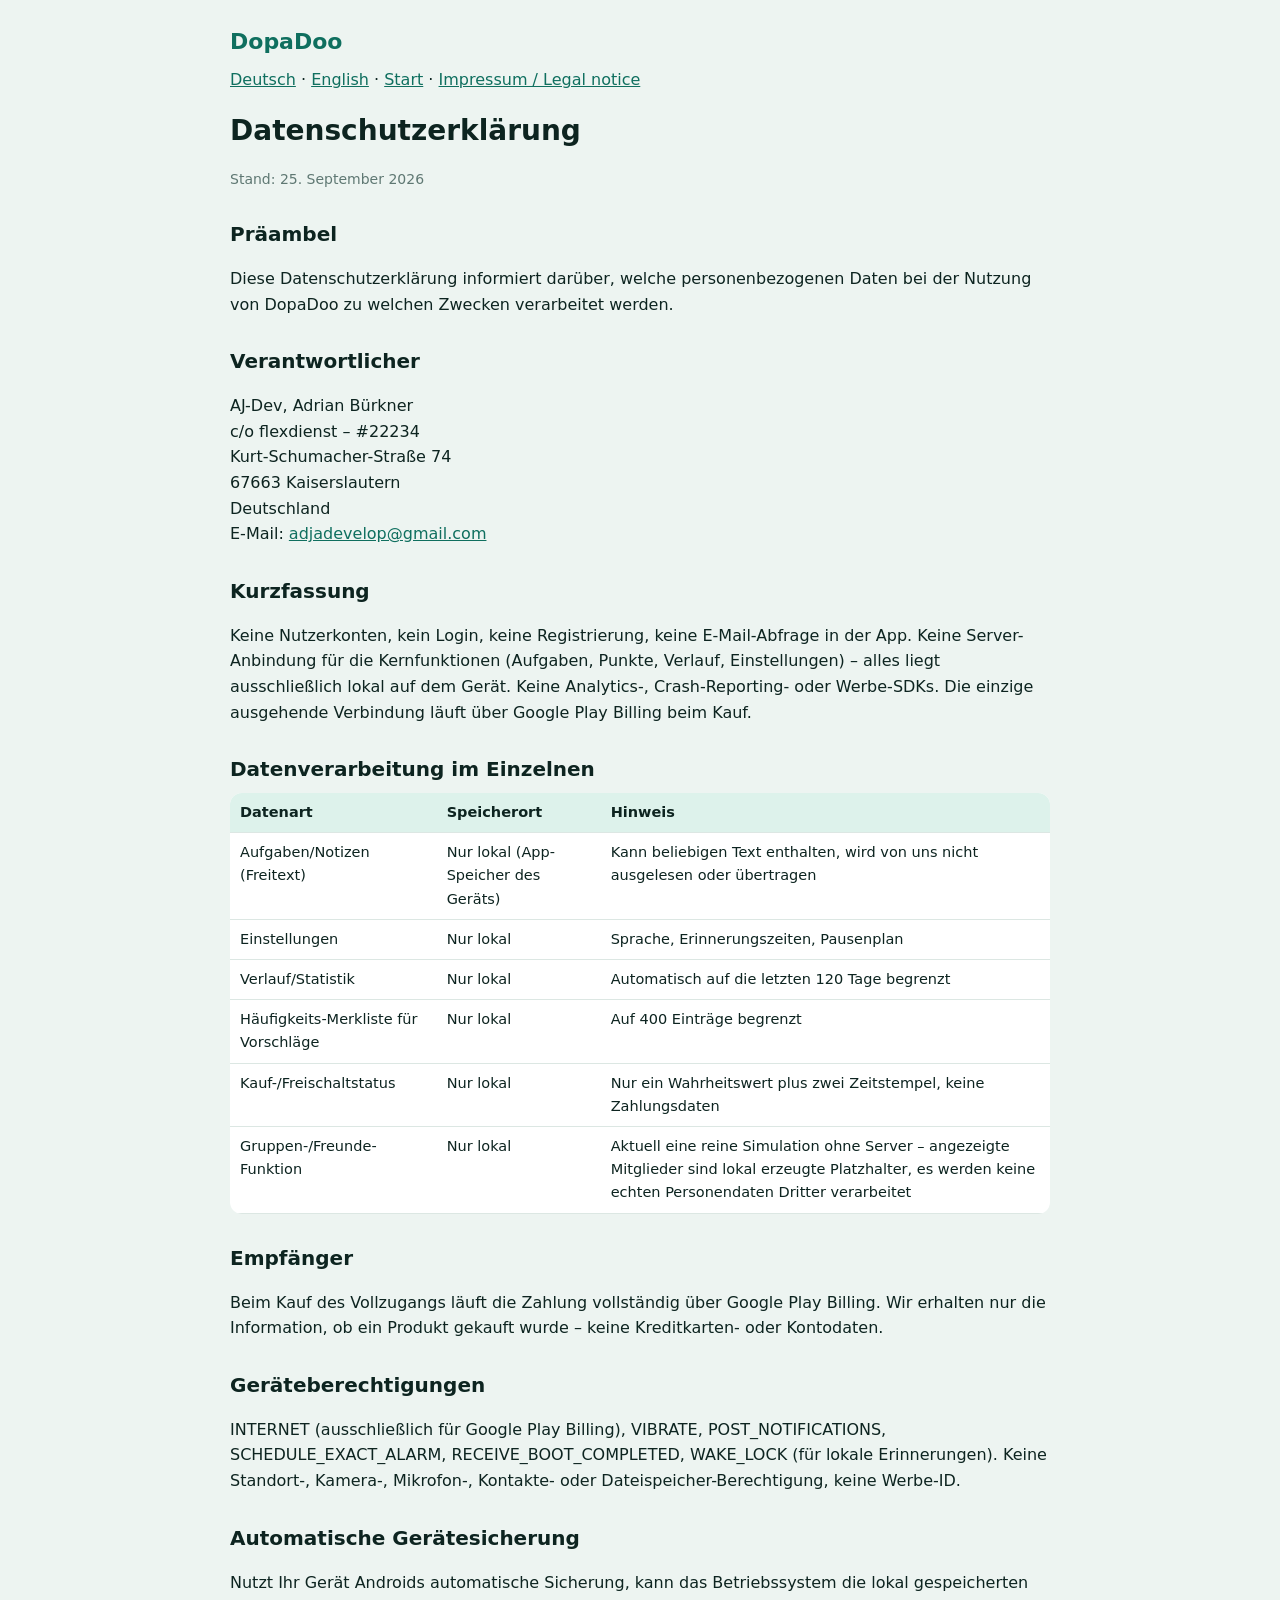
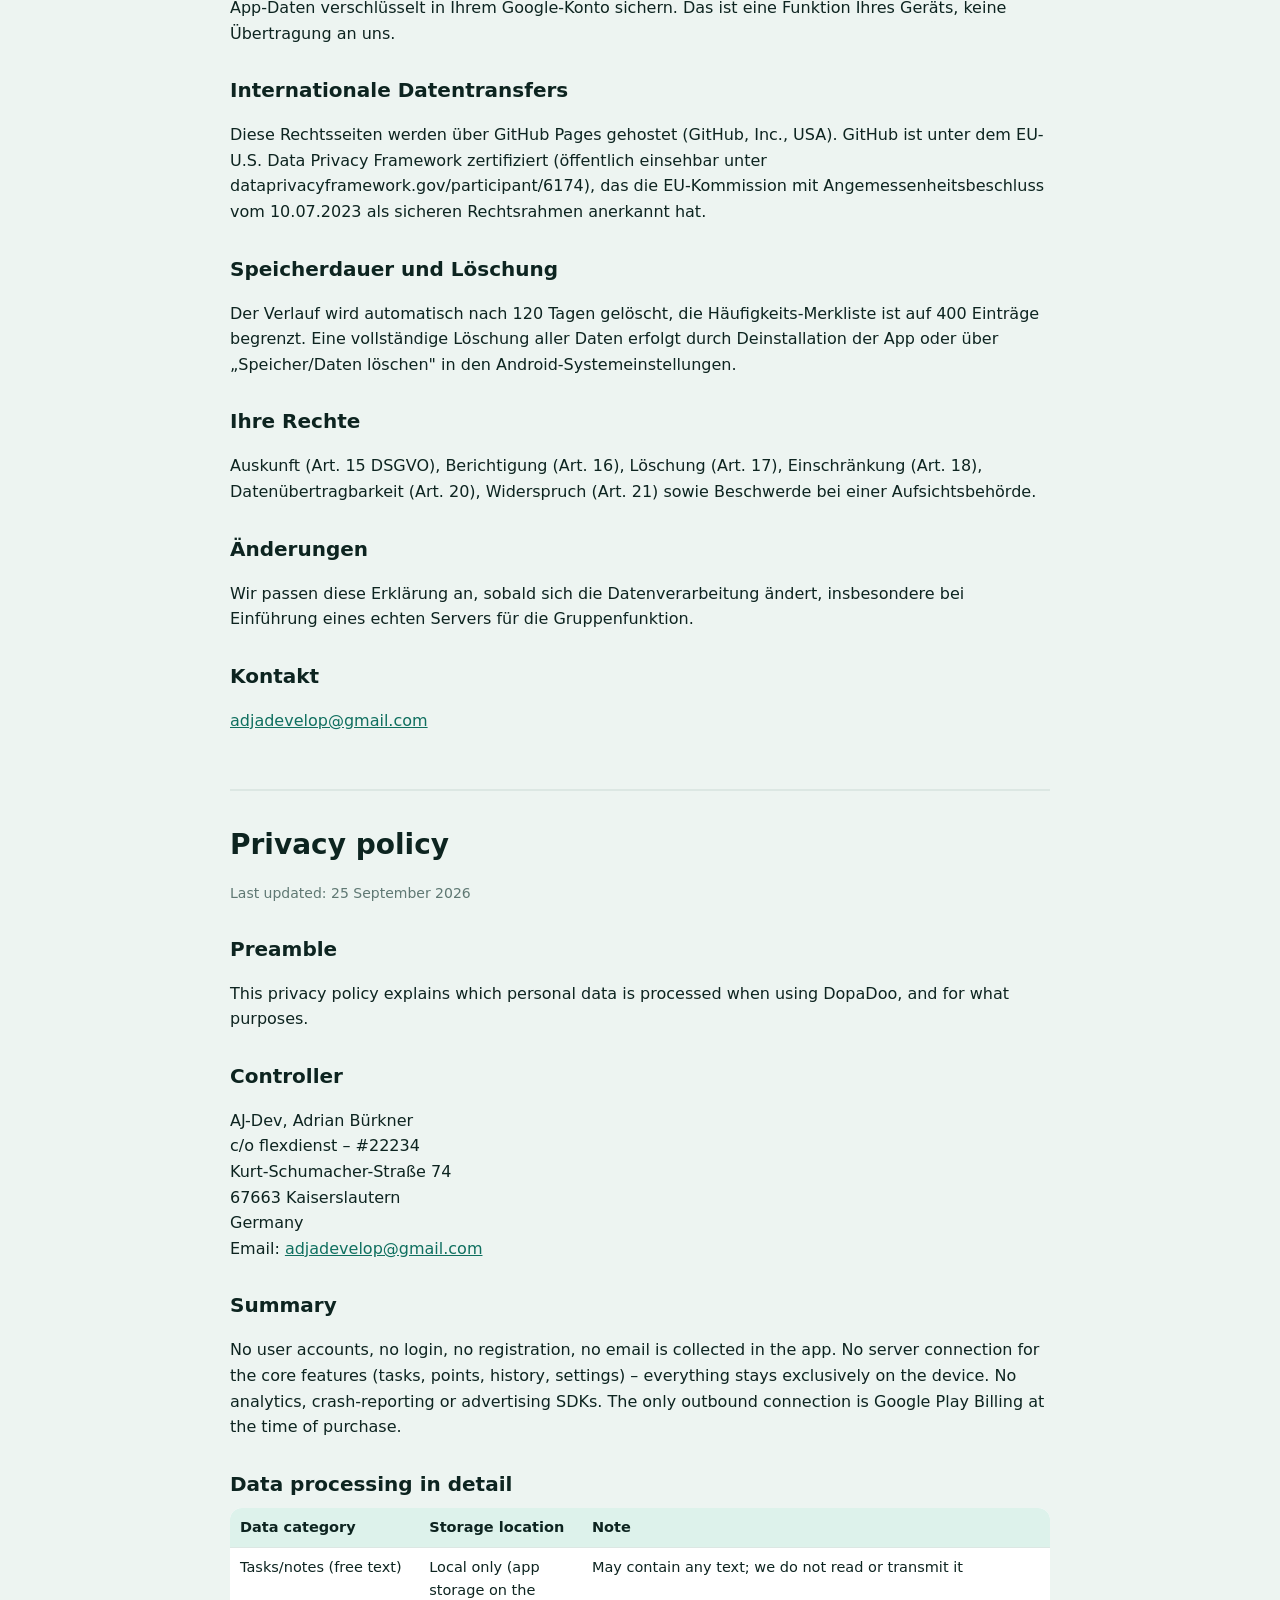
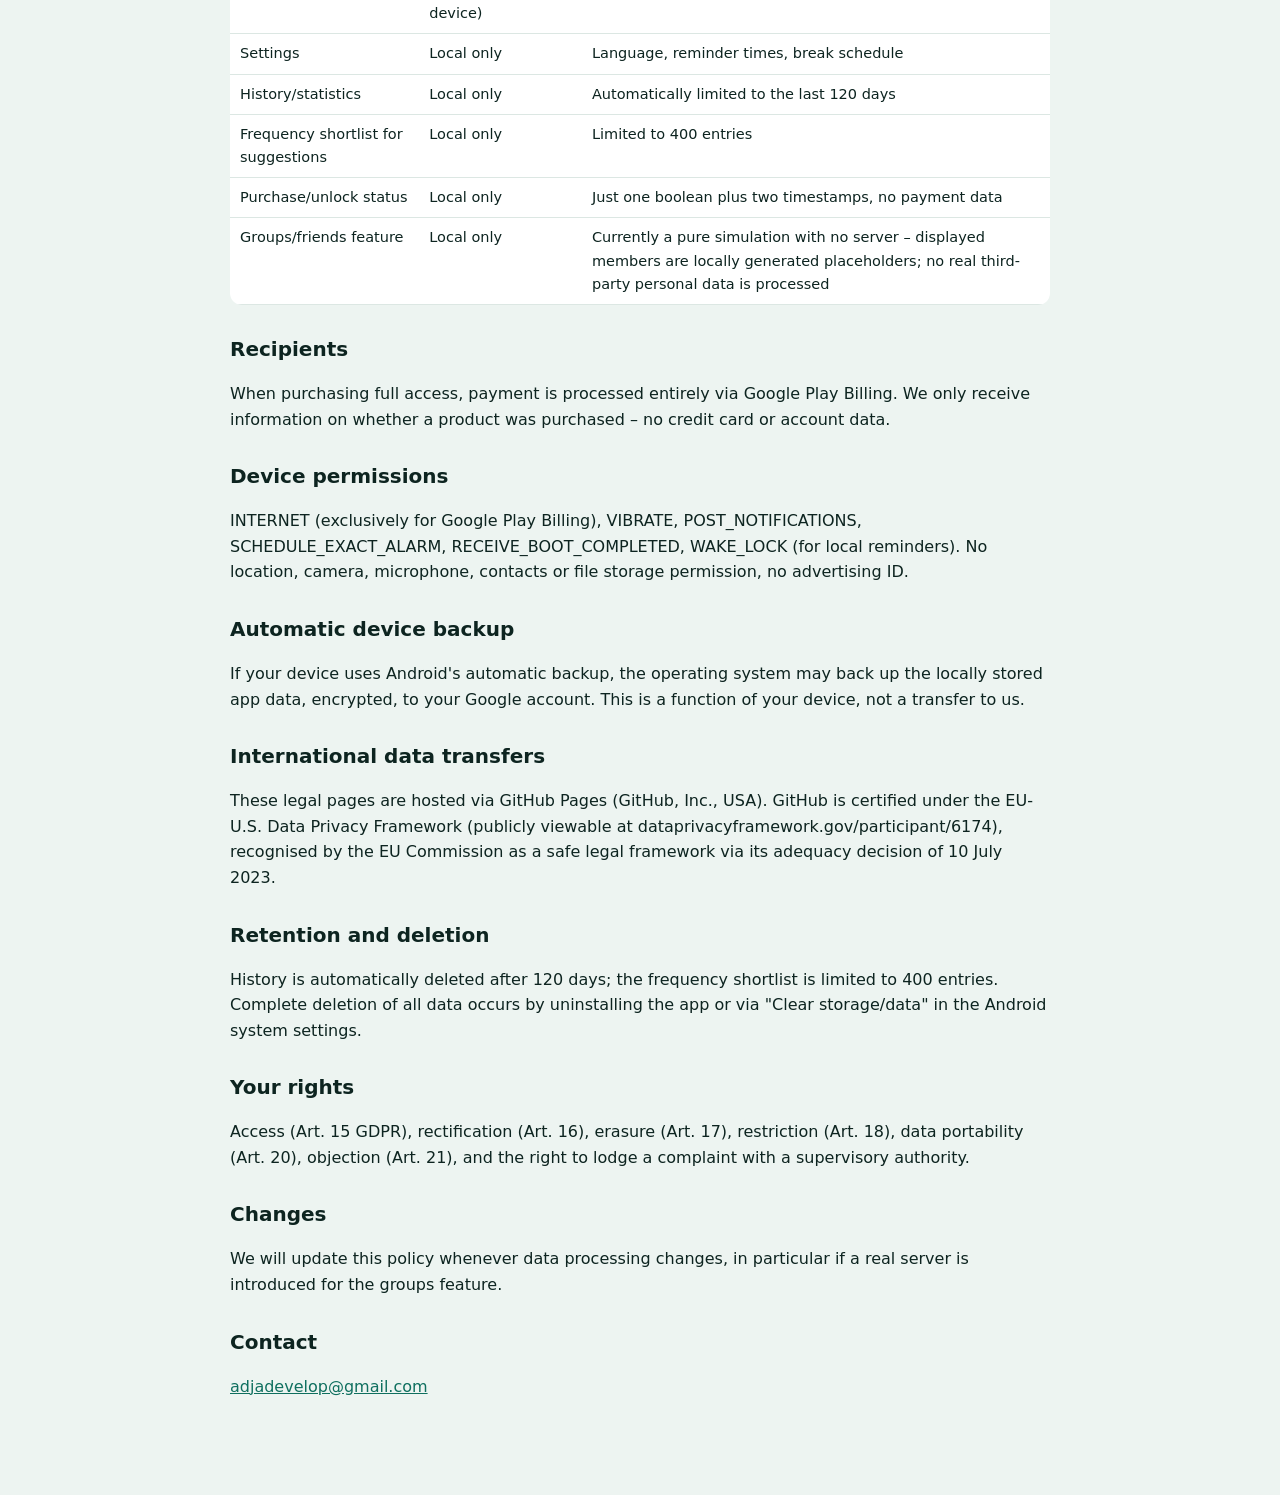
==== datenschutz.html @ b43eb7bc "Rename app to DopaDoo" ====
<!doctype html>
<html lang="de"><head><meta charset="utf-8"><meta name="viewport" content="width=device-width,initial-scale=1">
<title>Datenschutzerklärung / Privacy policy – DopaDoo</title><style>body{font:16px/1.6 system-ui,-apple-system,Segoe UI,Roboto,sans-serif;color:#0d2420;background:#edf4f1;margin:0}
main{max-width:820px;margin:0 auto;padding:24px 20px 80px}
header{display:flex;align-items:center;gap:10px;margin-bottom:8px}
h1{font-size:28px;margin:8px 0 4px}h2{font-size:20px;margin:28px 0 8px}h3{font-size:16px;margin:18px 0 4px}
a{color:#0f6f5f}table{border-collapse:collapse;width:100%;font-size:14.5px;background:#fff;border-radius:12px;overflow:hidden}
td,th{border-bottom:1px solid #dce7e3;padding:8px 10px;text-align:left;vertical-align:top}th{background:#ddf2eb}
.lang{margin:0 0 16px}.muted{color:#5f7873;font-size:14px}
section+section{margin-top:56px;padding-top:24px;border-top:2px solid #dce7e3}
</style></head>
<body><main>
<header><strong style="font-size:22px;color:#0f6f5f">DopaDoo</strong></header>
<p class="lang"><a href="#de">Deutsch</a> · <a href="#en">English</a> · <a href="index.html">Start</a> · <a href="impressum.html">Impressum / Legal notice</a></p>

<section id="de" lang="de">
<h1>Datenschutzerklärung</h1>
<p class="muted">Stand: 25. September 2026</p>

<h2>Präambel</h2>
<p>Diese Datenschutzerklärung informiert darüber, welche personenbezogenen Daten bei der Nutzung von DopaDoo zu welchen Zwecken verarbeitet werden.</p>

<h2>Verantwortlicher</h2>
<p>AJ-Dev, Adrian Bürkner<br>c/o flexdienst – #22234<br>Kurt-Schumacher-Straße 74<br>67663 Kaiserslautern<br>Deutschland<br>E-Mail: <a href="mailto:adjadevelop@gmail.com">adjadevelop@gmail.com</a></p>

<h2>Kurzfassung</h2>
<p>Keine Nutzerkonten, kein Login, keine Registrierung, keine E-Mail-Abfrage in der App. Keine Server-Anbindung für die Kernfunktionen (Aufgaben, Punkte, Verlauf, Einstellungen) – alles liegt ausschließlich lokal auf dem Gerät. Keine Analytics-, Crash-Reporting- oder Werbe-SDKs. Die einzige ausgehende Verbindung läuft über Google Play Billing beim Kauf.</p>

<h2>Datenverarbeitung im Einzelnen</h2>
<table>
<tr><th>Datenart</th><th>Speicherort</th><th>Hinweis</th></tr>
<tr><td>Aufgaben/Notizen (Freitext)</td><td>Nur lokal (App-Speicher des Geräts)</td><td>Kann beliebigen Text enthalten, wird von uns nicht ausgelesen oder übertragen</td></tr>
<tr><td>Einstellungen</td><td>Nur lokal</td><td>Sprache, Erinnerungszeiten, Pausenplan</td></tr>
<tr><td>Verlauf/Statistik</td><td>Nur lokal</td><td>Automatisch auf die letzten 120 Tage begrenzt</td></tr>
<tr><td>Häufigkeits-Merkliste für Vorschläge</td><td>Nur lokal</td><td>Auf 400 Einträge begrenzt</td></tr>
<tr><td>Kauf-/Freischaltstatus</td><td>Nur lokal</td><td>Nur ein Wahrheitswert plus zwei Zeitstempel, keine Zahlungsdaten</td></tr>
<tr><td>Gruppen-/Freunde-Funktion</td><td>Nur lokal</td><td>Aktuell eine reine Simulation ohne Server – angezeigte Mitglieder sind lokal erzeugte Platzhalter, es werden keine echten Personendaten Dritter verarbeitet</td></tr>
</table>

<h2>Empfänger</h2>
<p>Beim Kauf des Vollzugangs läuft die Zahlung vollständig über Google Play Billing. Wir erhalten nur die Information, ob ein Produkt gekauft wurde – keine Kreditkarten- oder Kontodaten.</p>

<h2>Geräteberechtigungen</h2>
<p>INTERNET (ausschließlich für Google Play Billing), VIBRATE, POST_NOTIFICATIONS, SCHEDULE_EXACT_ALARM, RECEIVE_BOOT_COMPLETED, WAKE_LOCK (für lokale Erinnerungen). Keine Standort-, Kamera-, Mikrofon-, Kontakte- oder Dateispeicher-Berechtigung, keine Werbe-ID.</p>

<h2>Automatische Gerätesicherung</h2>
<p>Nutzt Ihr Gerät Androids automatische Sicherung, kann das Betriebssystem die lokal gespeicherten App-Daten verschlüsselt in Ihrem Google-Konto sichern. Das ist eine Funktion Ihres Geräts, keine Übertragung an uns.</p>

<h2>Internationale Datentransfers</h2>
<p>Diese Rechtsseiten werden über GitHub Pages gehostet (GitHub, Inc., USA). GitHub ist unter dem EU-U.S. Data Privacy Framework zertifiziert (öffentlich einsehbar unter dataprivacyframework.gov/participant/6174), das die EU-Kommission mit Angemessenheitsbeschluss vom 10.07.2023 als sicheren Rechtsrahmen anerkannt hat.</p>

<h2>Speicherdauer und Löschung</h2>
<p>Der Verlauf wird automatisch nach 120 Tagen gelöscht, die Häufigkeits-Merkliste ist auf 400 Einträge begrenzt. Eine vollständige Löschung aller Daten erfolgt durch Deinstallation der App oder über „Speicher/Daten löschen" in den Android-Systemeinstellungen.</p>

<h2>Ihre Rechte</h2>
<p>Auskunft (Art. 15 DSGVO), Berichtigung (Art. 16), Löschung (Art. 17), Einschränkung (Art. 18), Datenübertragbarkeit (Art. 20), Widerspruch (Art. 21) sowie Beschwerde bei einer Aufsichtsbehörde.</p>

<h2>Änderungen</h2>
<p>Wir passen diese Erklärung an, sobald sich die Datenverarbeitung ändert, insbesondere bei Einführung eines echten Servers für die Gruppenfunktion.</p>

<h2>Kontakt</h2>
<p><a href="mailto:adjadevelop@gmail.com">adjadevelop@gmail.com</a></p>
</section>

<section id="en" lang="en">
<h1>Privacy policy</h1>
<p class="muted">Last updated: 25 September 2026</p>

<h2>Preamble</h2>
<p>This privacy policy explains which personal data is processed when using DopaDoo, and for what purposes.</p>

<h2>Controller</h2>
<p>AJ-Dev, Adrian Bürkner<br>c/o flexdienst – #22234<br>Kurt-Schumacher-Straße 74<br>67663 Kaiserslautern<br>Germany<br>Email: <a href="mailto:adjadevelop@gmail.com">adjadevelop@gmail.com</a></p>

<h2>Summary</h2>
<p>No user accounts, no login, no registration, no email is collected in the app. No server connection for the core features (tasks, points, history, settings) – everything stays exclusively on the device. No analytics, crash-reporting or advertising SDKs. The only outbound connection is Google Play Billing at the time of purchase.</p>

<h2>Data processing in detail</h2>
<table>
<tr><th>Data category</th><th>Storage location</th><th>Note</th></tr>
<tr><td>Tasks/notes (free text)</td><td>Local only (app storage on the device)</td><td>May contain any text; we do not read or transmit it</td></tr>
<tr><td>Settings</td><td>Local only</td><td>Language, reminder times, break schedule</td></tr>
<tr><td>History/statistics</td><td>Local only</td><td>Automatically limited to the last 120 days</td></tr>
<tr><td>Frequency shortlist for suggestions</td><td>Local only</td><td>Limited to 400 entries</td></tr>
<tr><td>Purchase/unlock status</td><td>Local only</td><td>Just one boolean plus two timestamps, no payment data</td></tr>
<tr><td>Groups/friends feature</td><td>Local only</td><td>Currently a pure simulation with no server – displayed members are locally generated placeholders; no real third-party personal data is processed</td></tr>
</table>

<h2>Recipients</h2>
<p>When purchasing full access, payment is processed entirely via Google Play Billing. We only receive information on whether a product was purchased – no credit card or account data.</p>

<h2>Device permissions</h2>
<p>INTERNET (exclusively for Google Play Billing), VIBRATE, POST_NOTIFICATIONS, SCHEDULE_EXACT_ALARM, RECEIVE_BOOT_COMPLETED, WAKE_LOCK (for local reminders). No location, camera, microphone, contacts or file storage permission, no advertising ID.</p>

<h2>Automatic device backup</h2>
<p>If your device uses Android's automatic backup, the operating system may back up the locally stored app data, encrypted, to your Google account. This is a function of your device, not a transfer to us.</p>

<h2>International data transfers</h2>
<p>These legal pages are hosted via GitHub Pages (GitHub, Inc., USA). GitHub is certified under the EU-U.S. Data Privacy Framework (publicly viewable at dataprivacyframework.gov/participant/6174), recognised by the EU Commission as a safe legal framework via its adequacy decision of 10 July 2023.</p>

<h2>Retention and deletion</h2>
<p>History is automatically deleted after 120 days; the frequency shortlist is limited to 400 entries. Complete deletion of all data occurs by uninstalling the app or via "Clear storage/data" in the Android system settings.</p>

<h2>Your rights</h2>
<p>Access (Art. 15 GDPR), rectification (Art. 16), erasure (Art. 17), restriction (Art. 18), data portability (Art. 20), objection (Art. 21), and the right to lodge a complaint with a supervisory authority.</p>

<h2>Changes</h2>
<p>We will update this policy whenever data processing changes, in particular if a real server is introduced for the groups feature.</p>

<h2>Contact</h2>
<p><a href="mailto:adjadevelop@gmail.com">adjadevelop@gmail.com</a></p>
</section>
</main></body></html>
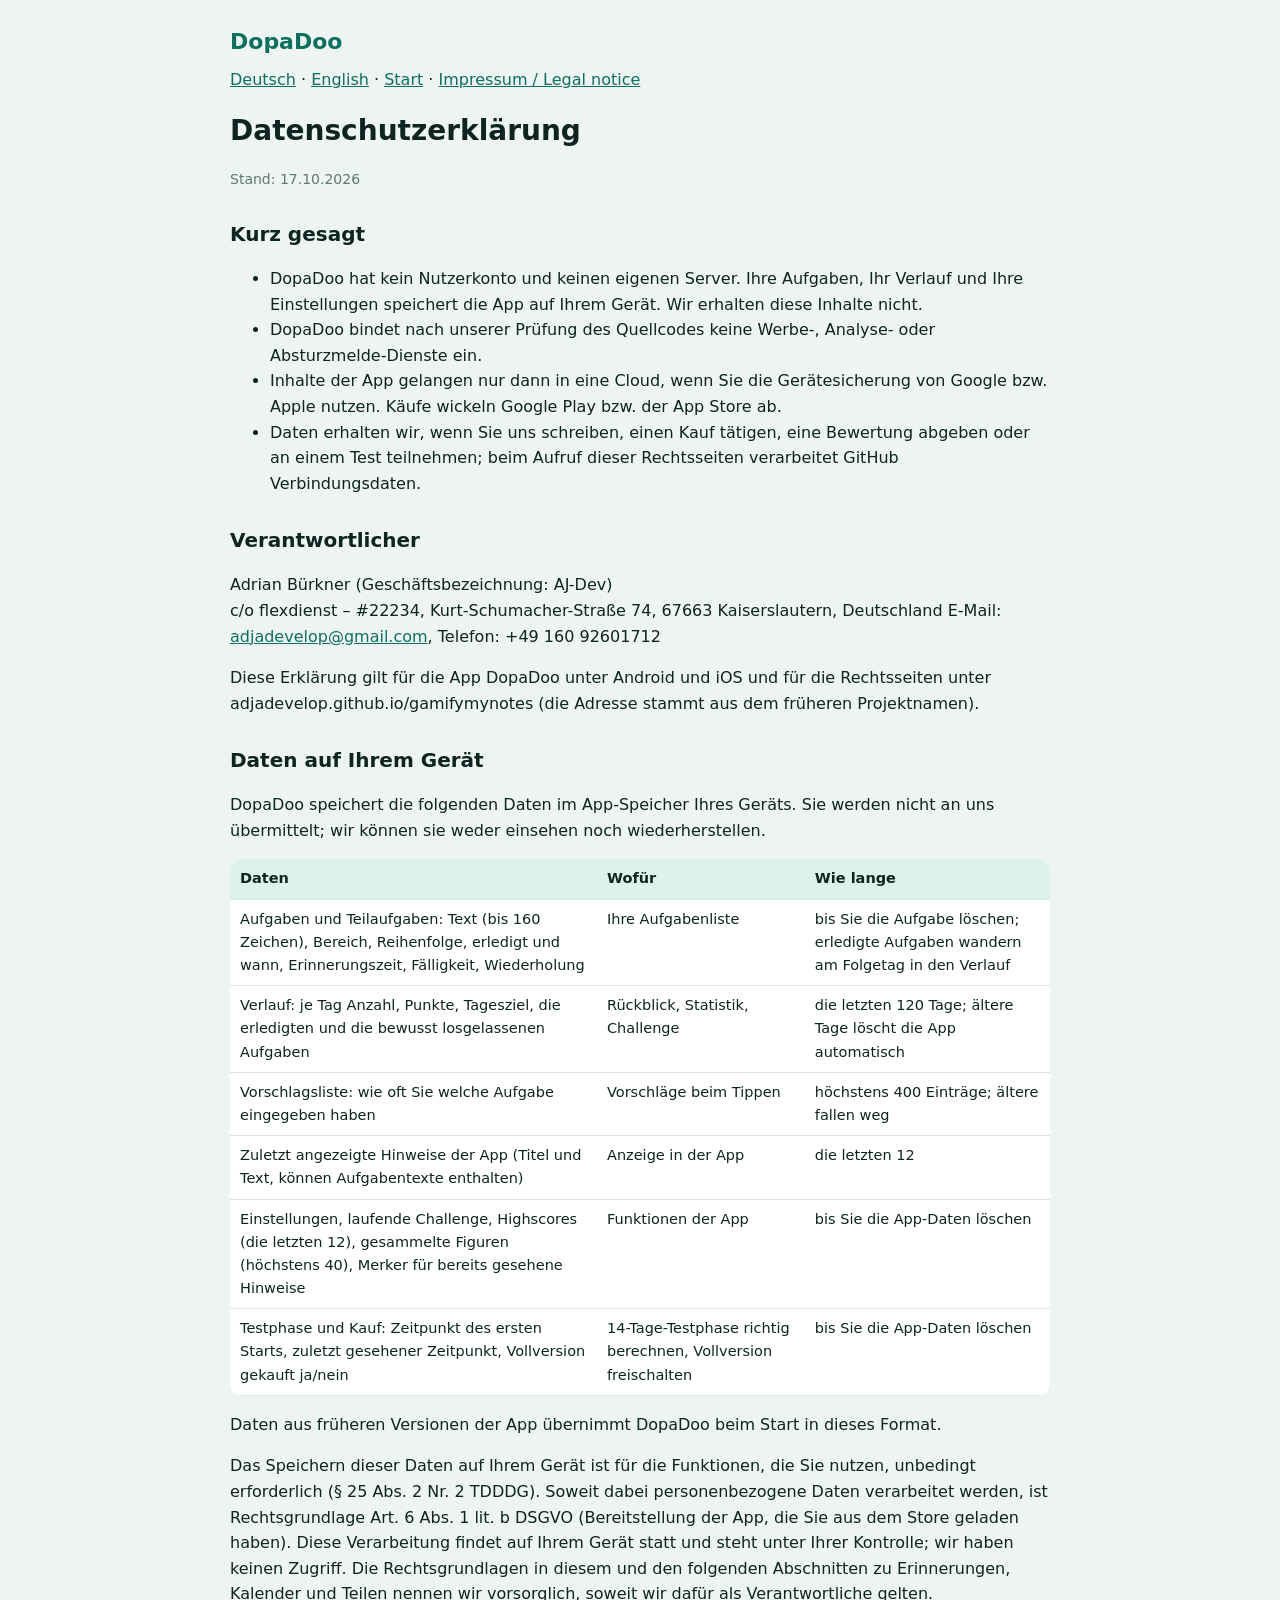
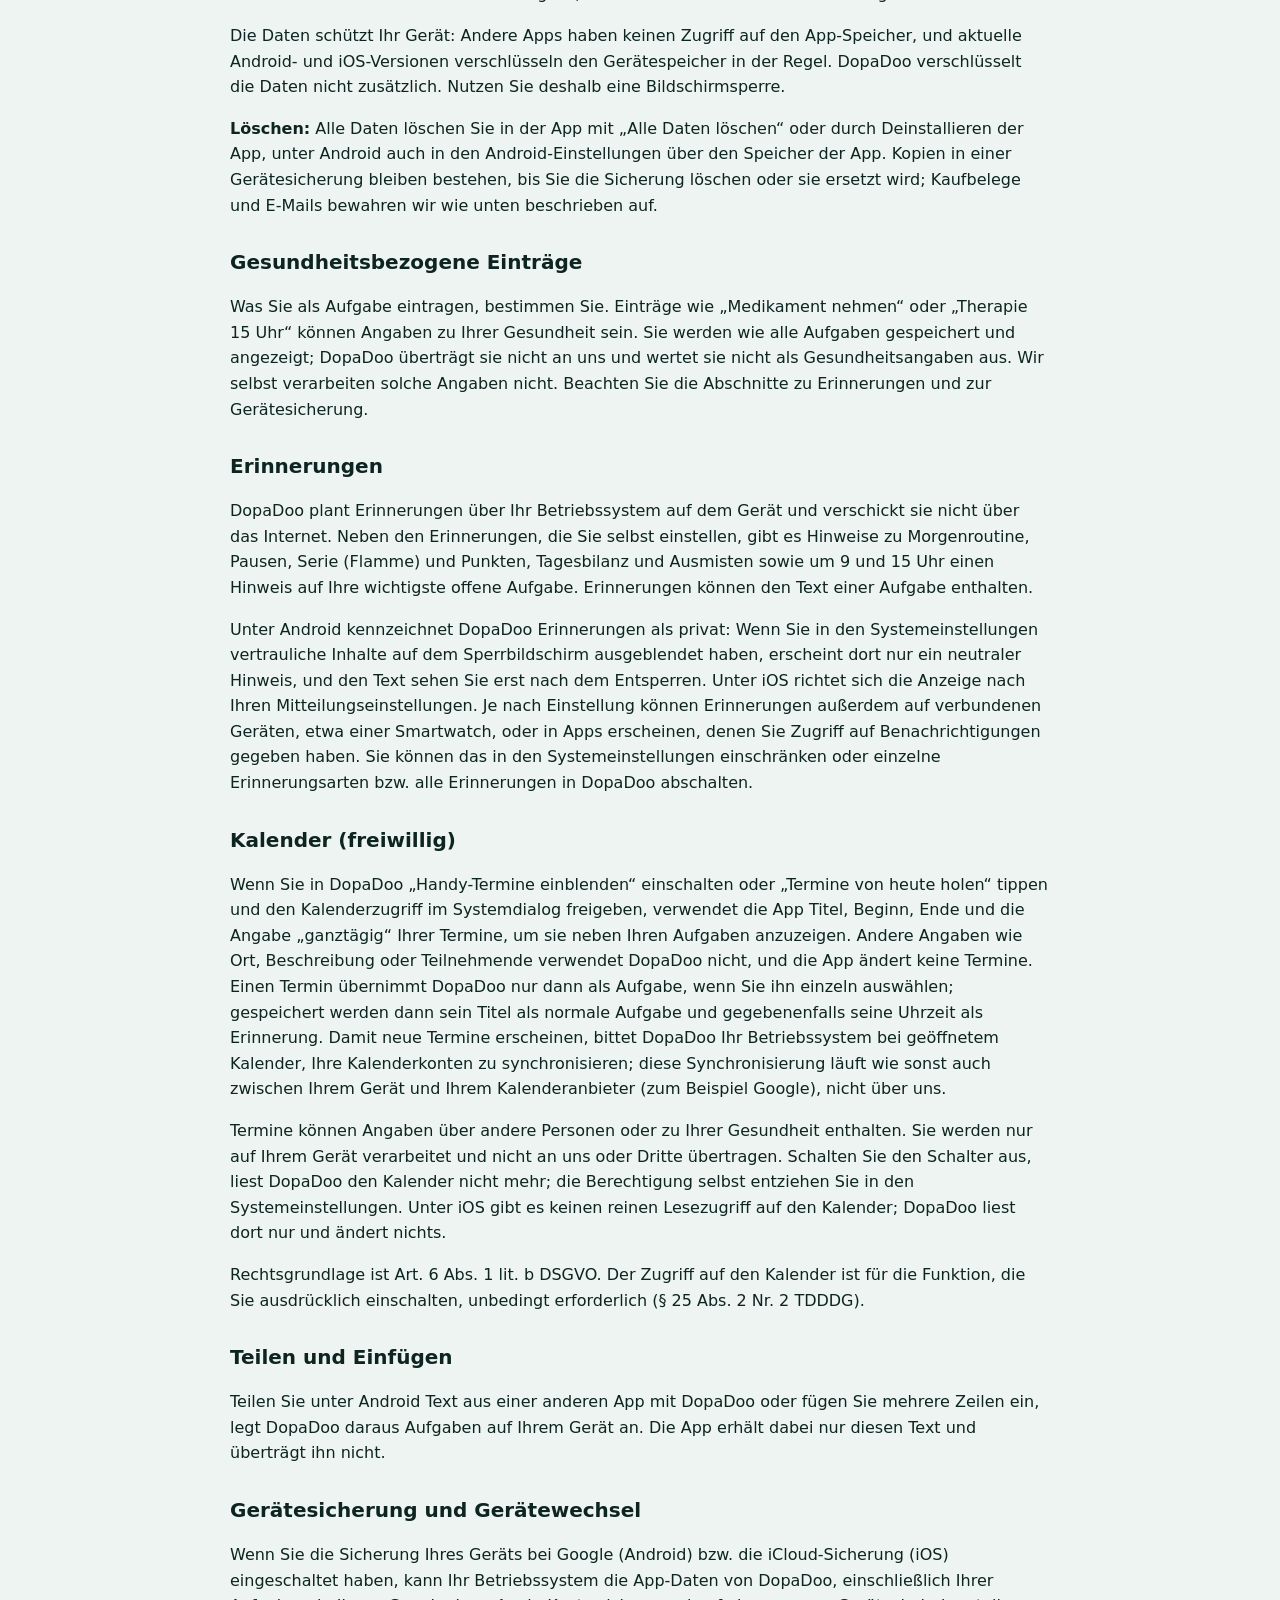
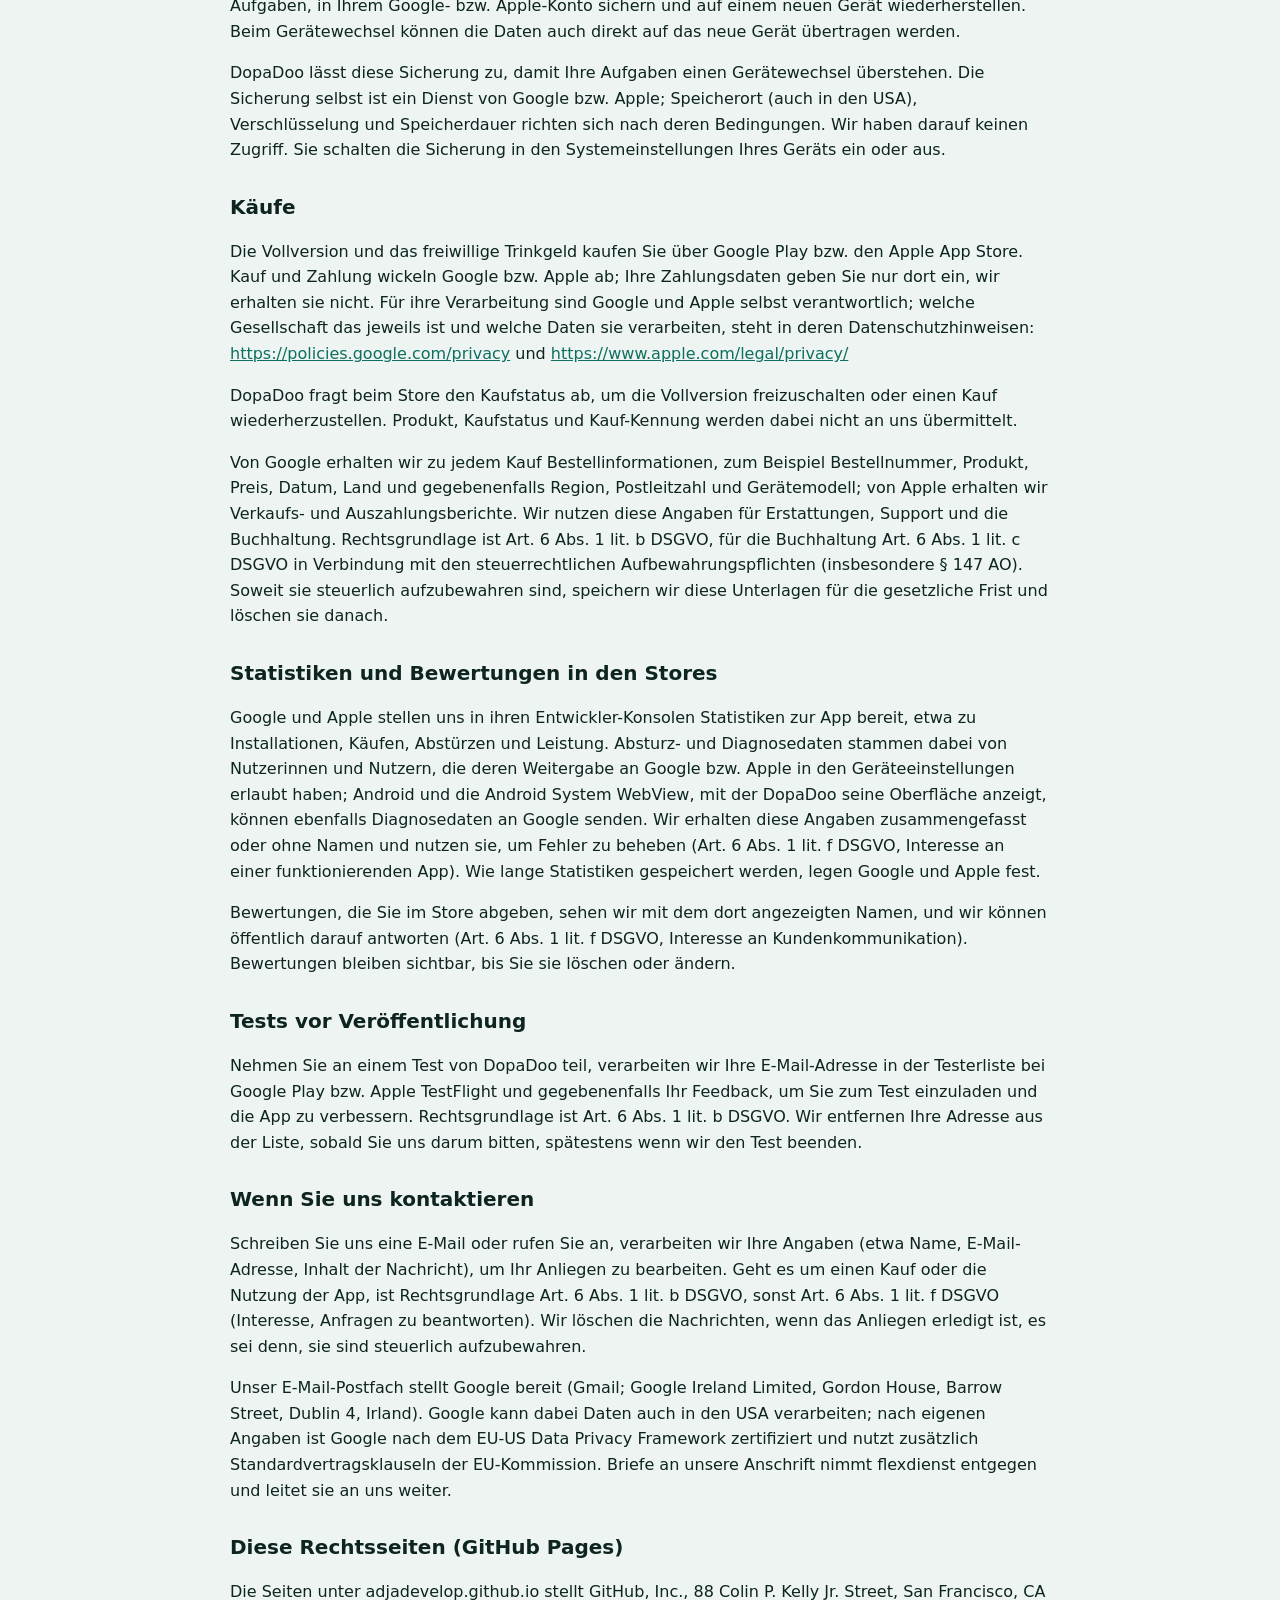
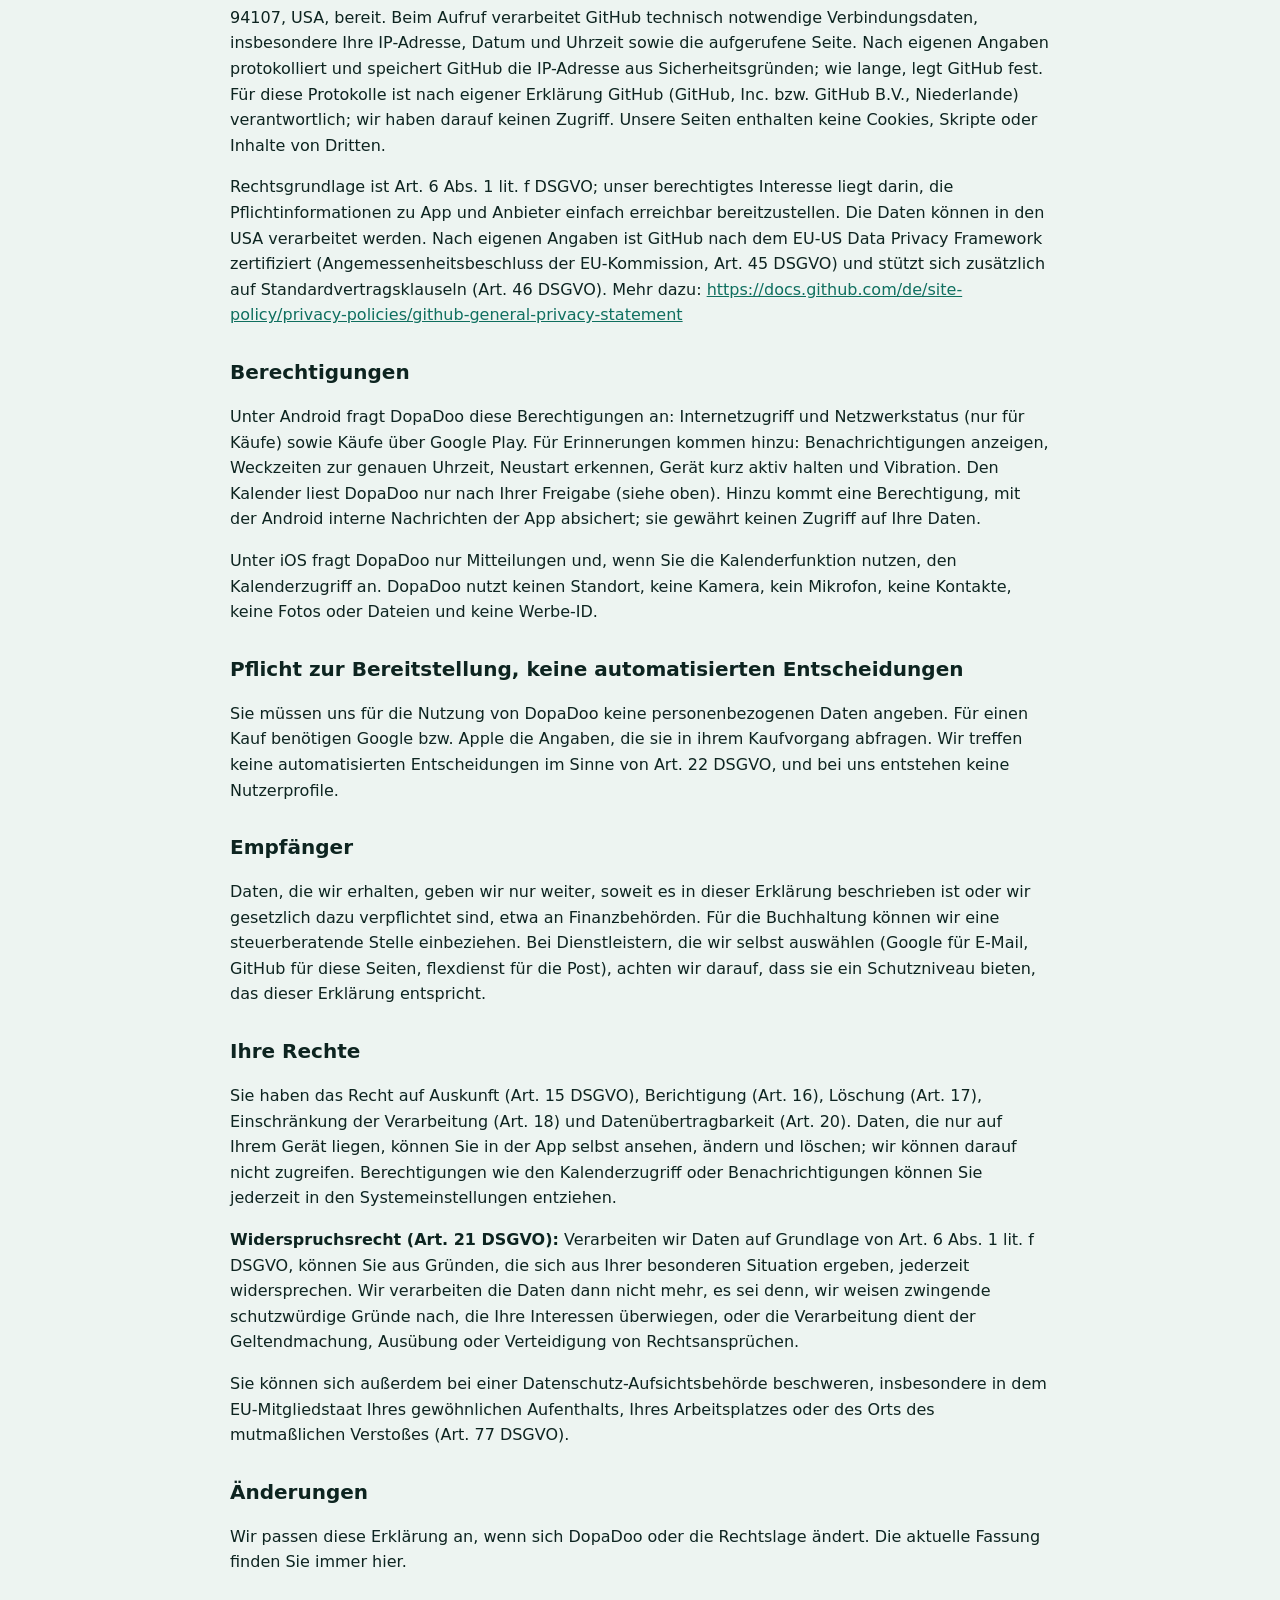
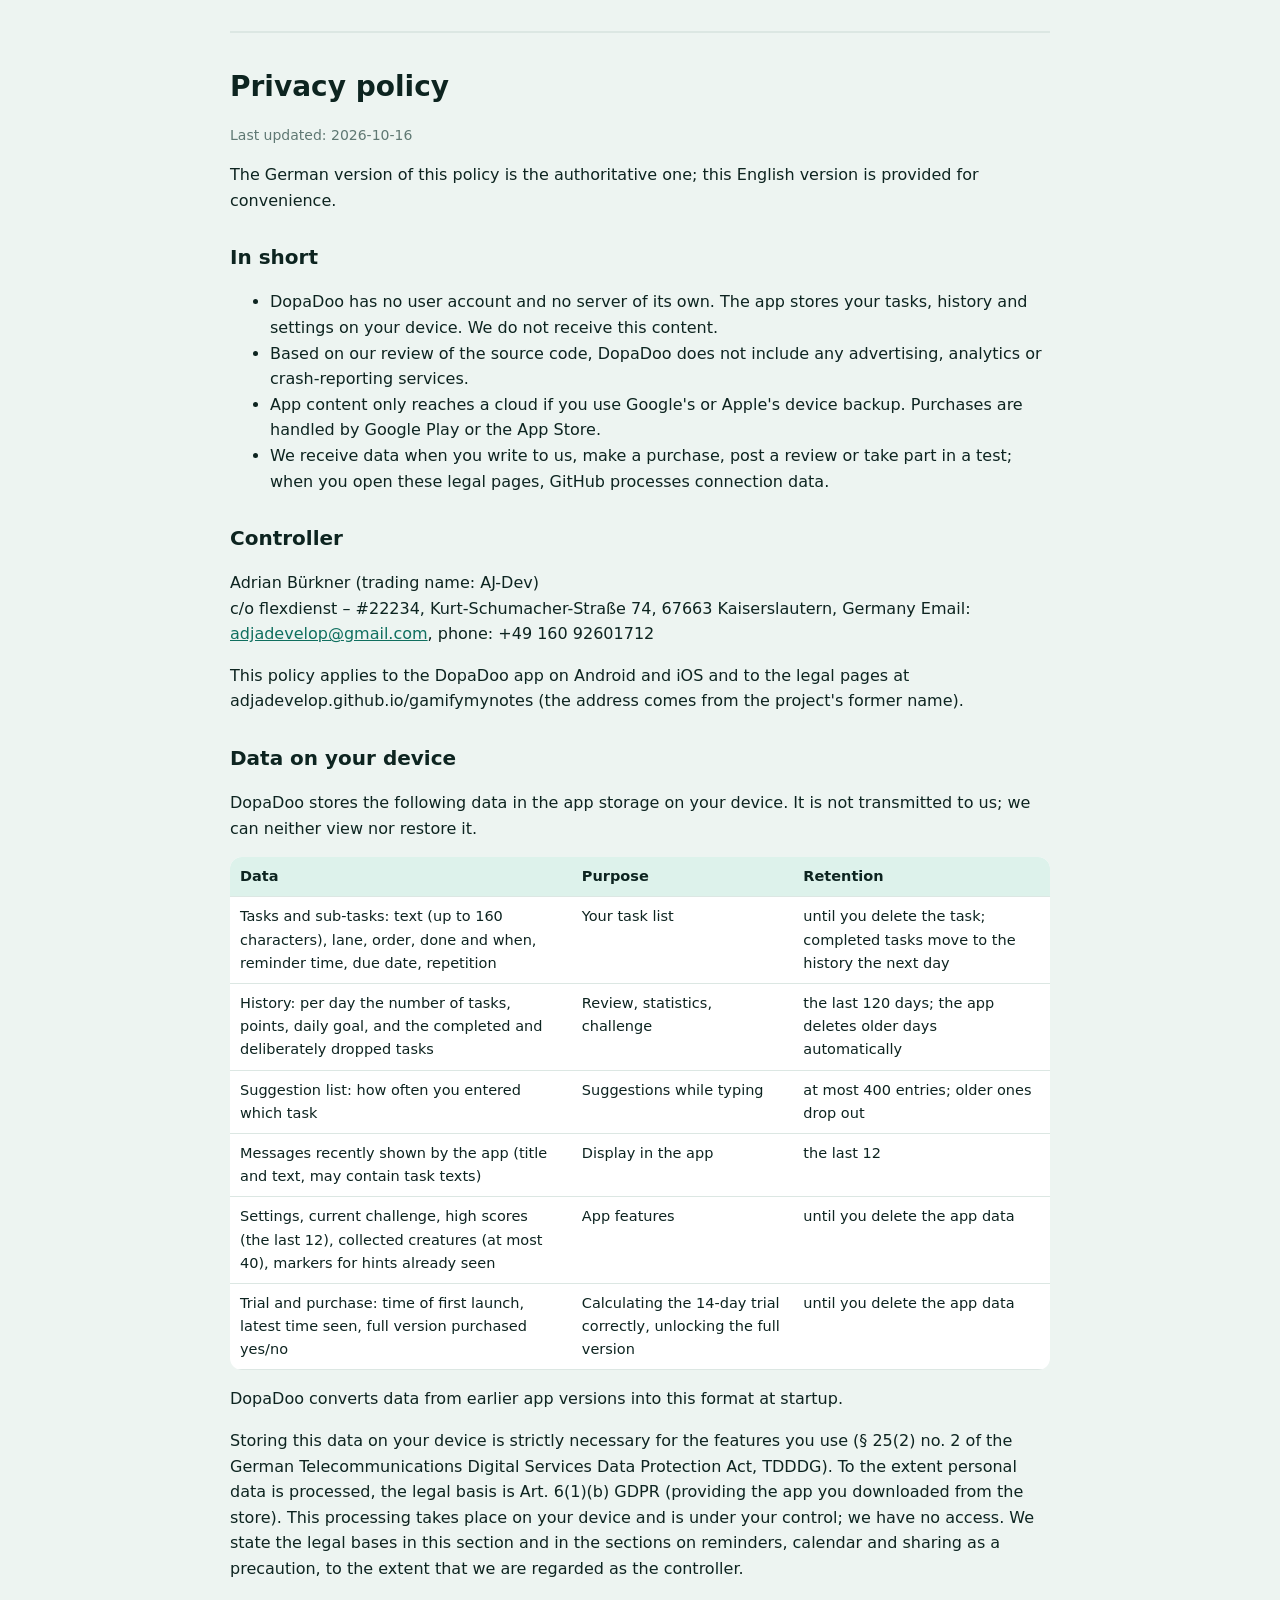
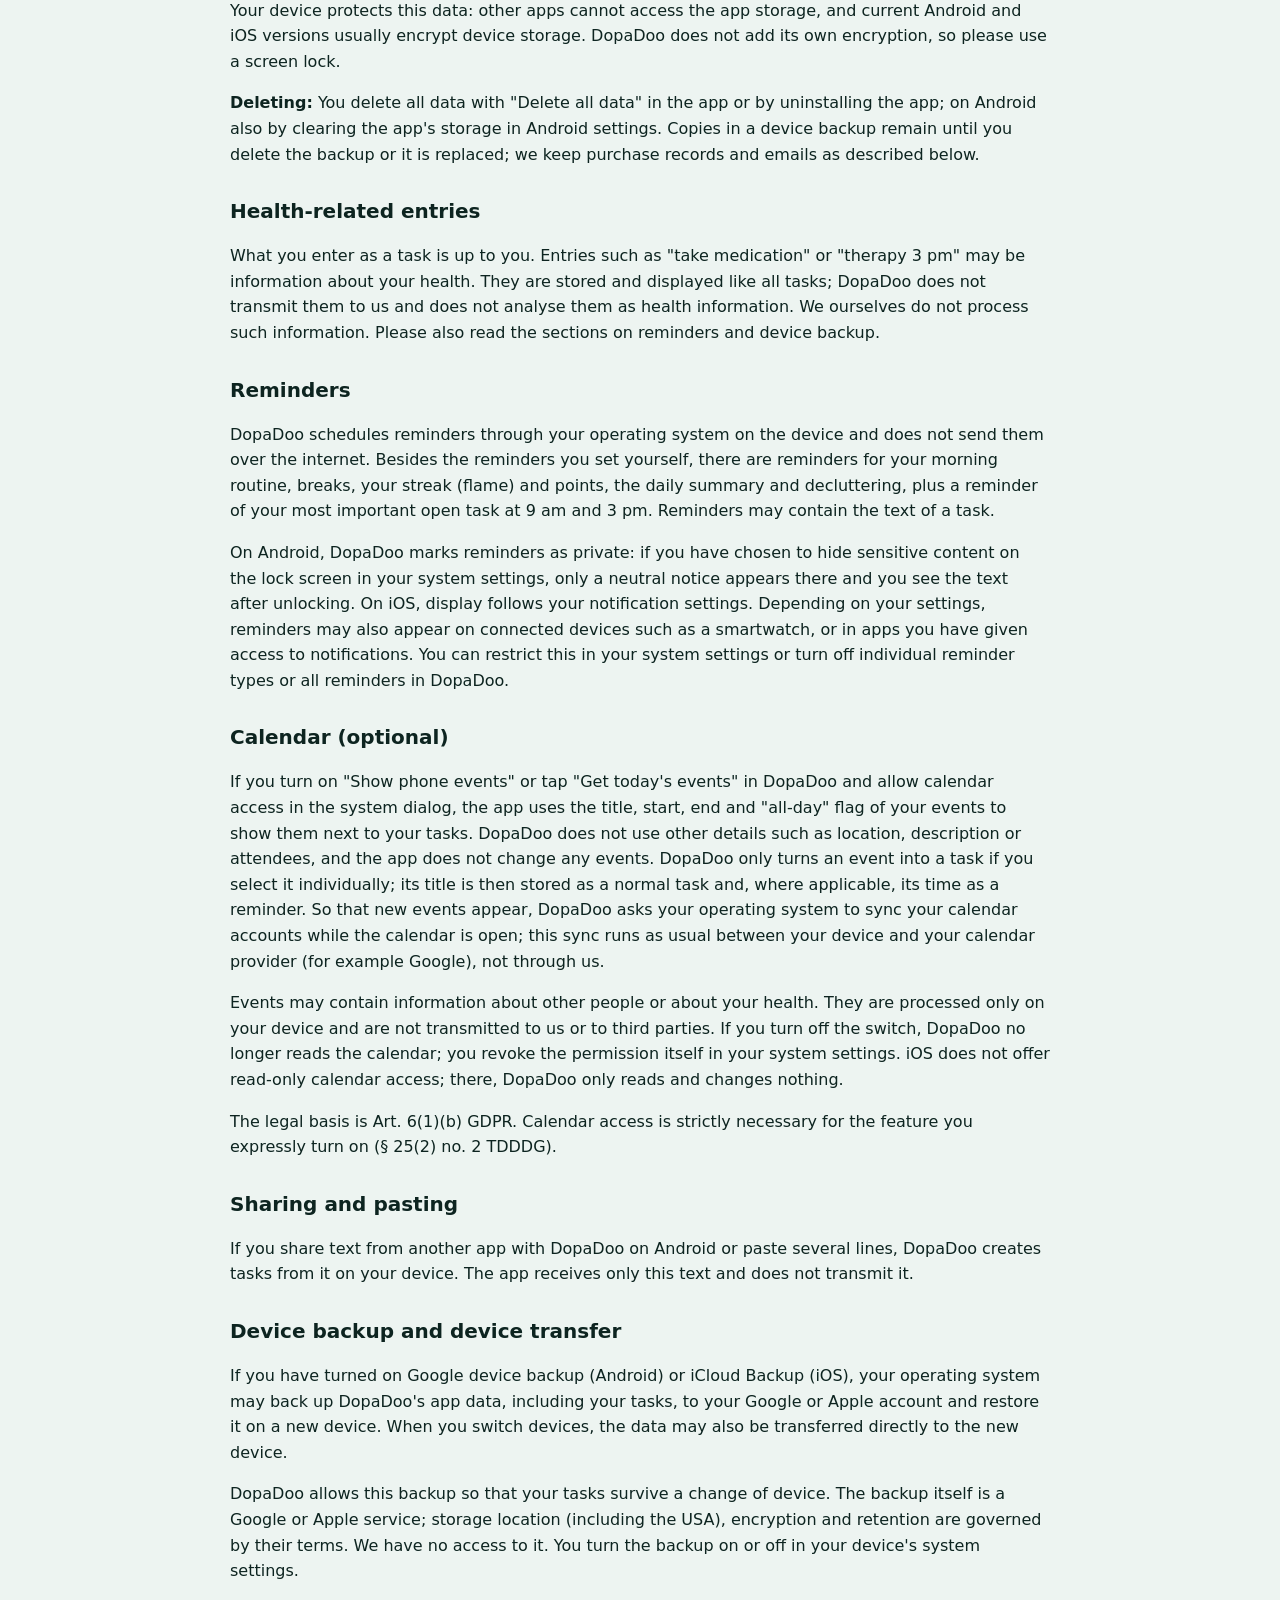
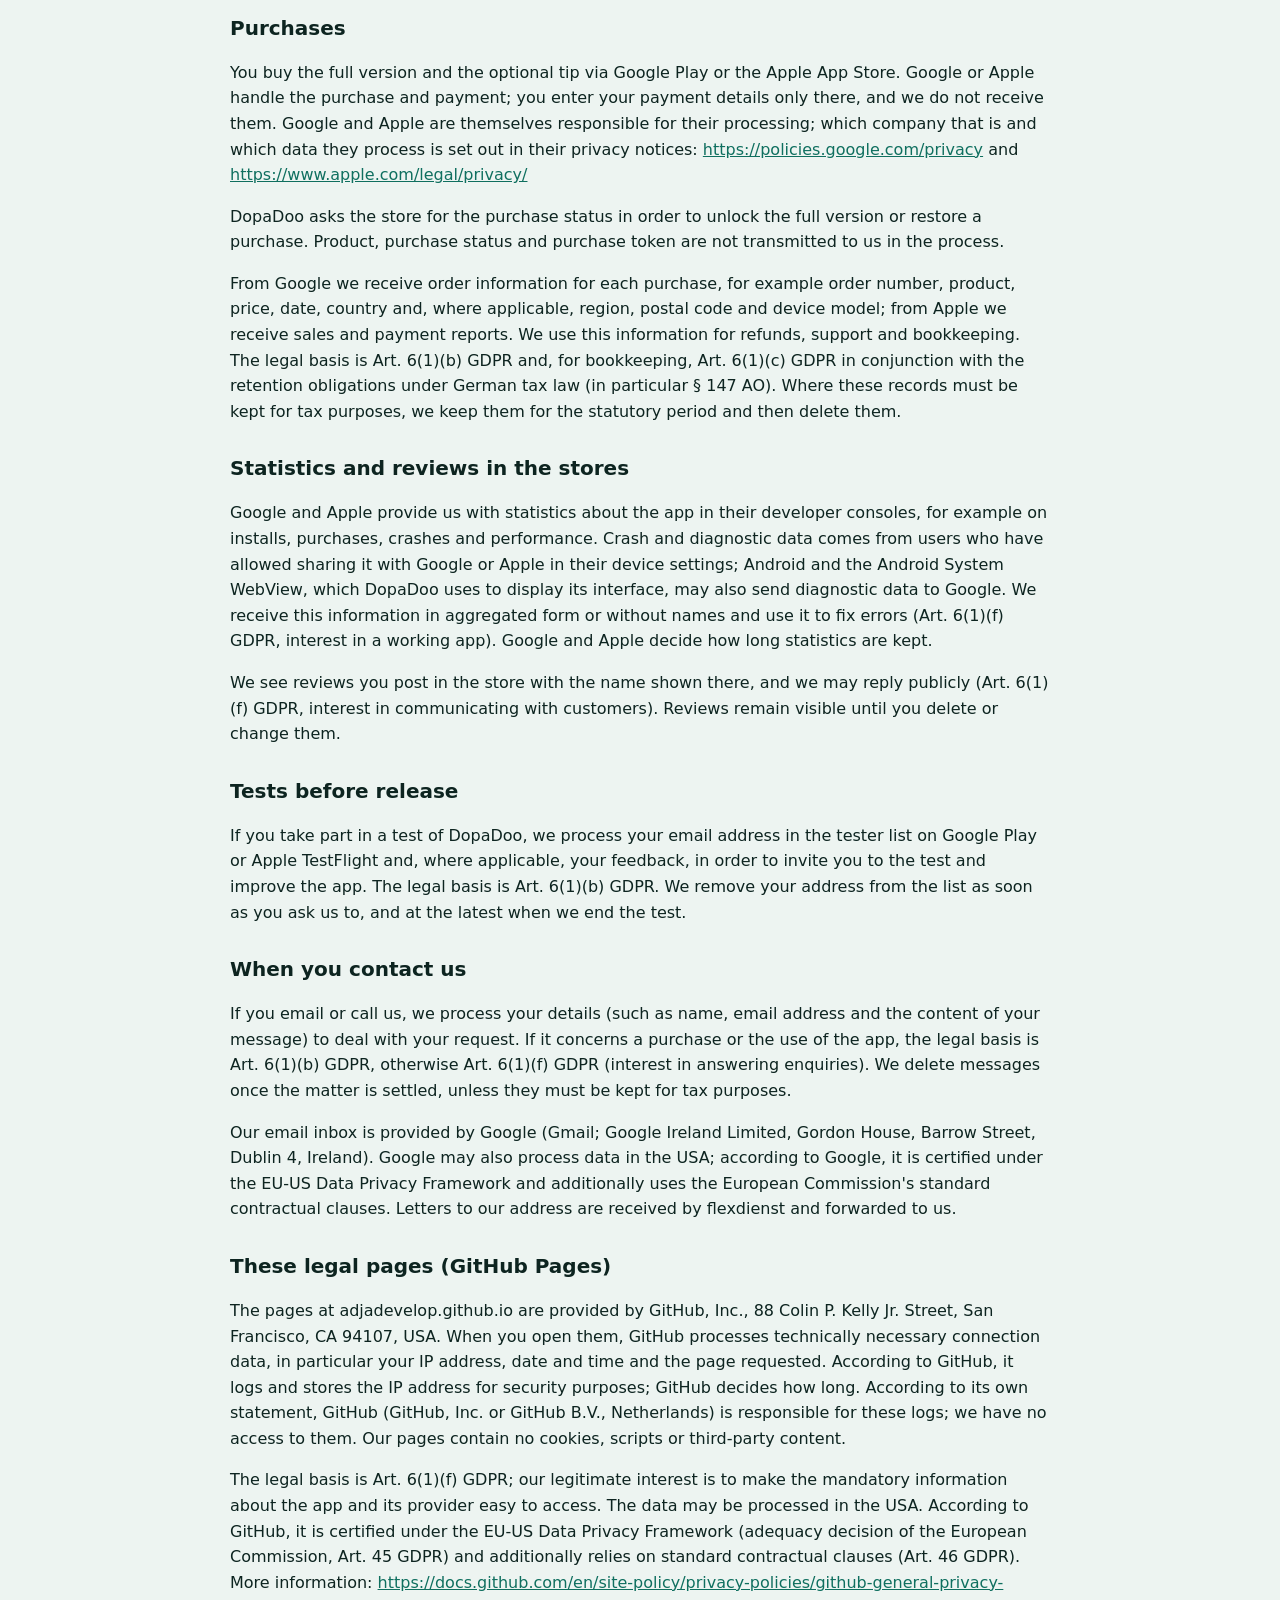
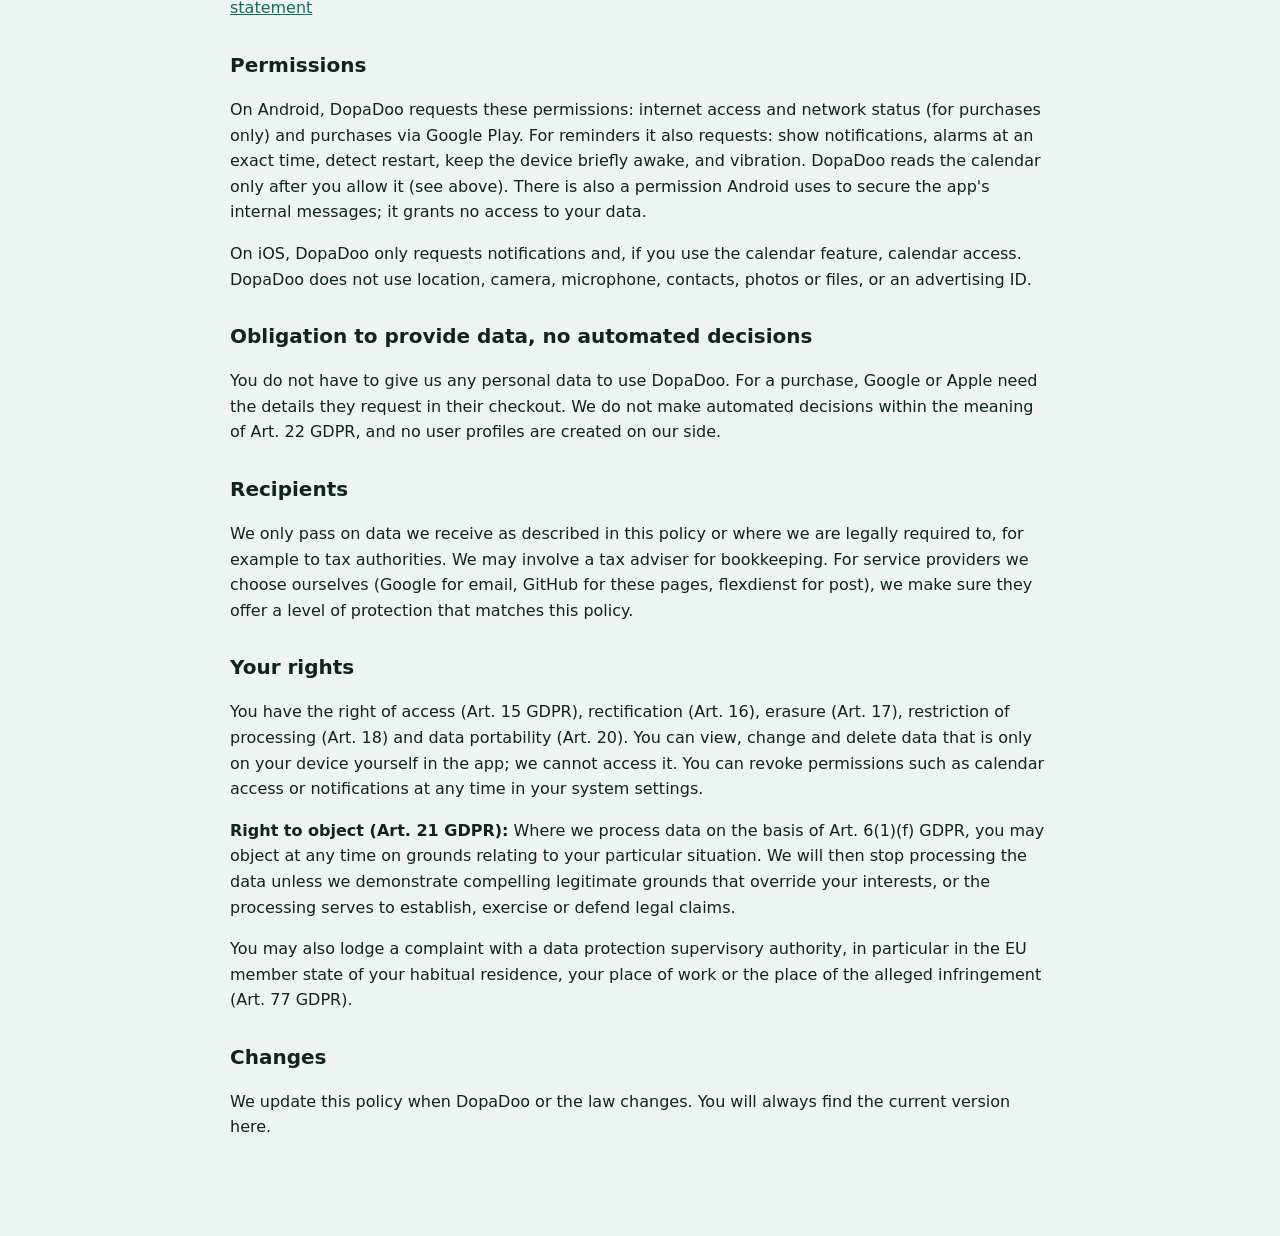
==== commit 18e87ee1: "Final legal texts (c/o address, W-IdNr., calendar, iOS/Apple, lock screen); start page wording Co-Au" ====
--- a/datenschutz.html
+++ b/datenschutz.html
@@ -15,99 +15,212 @@
 
 <section id="de" lang="de">
 <h1>Datenschutzerklärung</h1>
-<p class="muted">Stand: 25. September 2026</p>
-
-<h2>Präambel</h2>
-<p>Diese Datenschutzerklärung informiert darüber, welche personenbezogenen Daten bei der Nutzung von DopaDoo zu welchen Zwecken verarbeitet werden.</p>
-
+<p class="muted">Stand: 17.10.2026</p>
+<h2>Kurz gesagt</h2>
+<ul>
+<li>DopaDoo hat kein Nutzerkonto und keinen eigenen Server. Ihre Aufgaben, Ihr Verlauf und Ihre Einstellungen speichert die App auf Ihrem Gerät. Wir erhalten diese Inhalte nicht.</li>
+<li>DopaDoo bindet nach unserer Prüfung des Quellcodes keine Werbe-, Analyse- oder Absturzmelde-Dienste ein.</li>
+<li>Inhalte der App gelangen nur dann in eine Cloud, wenn Sie die Gerätesicherung von Google bzw. Apple nutzen. Käufe wickeln Google Play bzw. der App Store ab.</li>
+<li>Daten erhalten wir, wenn Sie uns schreiben, einen Kauf tätigen, eine Bewertung abgeben oder an einem Test teilnehmen; beim Aufruf dieser Rechtsseiten verarbeitet GitHub Verbindungsdaten.</li>
+</ul>
 <h2>Verantwortlicher</h2>
-<p>AJ-Dev, Adrian Bürkner<br>c/o flexdienst – #22234<br>Kurt-Schumacher-Straße 74<br>67663 Kaiserslautern<br>Deutschland<br>E-Mail: <a href="mailto:adjadevelop@gmail.com">adjadevelop@gmail.com</a></p>
-
-<h2>Kurzfassung</h2>
-<p>Keine Nutzerkonten, kein Login, keine Registrierung, keine E-Mail-Abfrage in der App. Keine Server-Anbindung für die Kernfunktionen (Aufgaben, Punkte, Verlauf, Einstellungen) – alles liegt ausschließlich lokal auf dem Gerät. Keine Analytics-, Crash-Reporting- oder Werbe-SDKs. Die einzige ausgehende Verbindung läuft über Google Play Billing beim Kauf.</p>
-
-<h2>Datenverarbeitung im Einzelnen</h2>
+<p>Adrian Bürkner (Geschäftsbezeichnung: AJ-Dev)<br>c/o flexdienst – #22234, Kurt-Schumacher-Straße 74, 67663 Kaiserslautern, Deutschland
+E-Mail: <a href="mailto:adjadevelop@gmail.com">adjadevelop@gmail.com</a>, Telefon: +49 160 92601712</p>
+<p>Diese Erklärung gilt für die App DopaDoo unter Android und iOS und für die Rechtsseiten unter adjadevelop.github.io/gamifymynotes (die Adresse stammt aus dem früheren Projektnamen).</p>
+<h2>Daten auf Ihrem Gerät</h2>
+<p>DopaDoo speichert die folgenden Daten im App-Speicher Ihres Geräts. Sie werden nicht an uns übermittelt; wir können sie weder einsehen noch wiederherstellen.</p>
 <table>
-<tr><th>Datenart</th><th>Speicherort</th><th>Hinweis</th></tr>
-<tr><td>Aufgaben/Notizen (Freitext)</td><td>Nur lokal (App-Speicher des Geräts)</td><td>Kann beliebigen Text enthalten, wird von uns nicht ausgelesen oder übertragen</td></tr>
-<tr><td>Einstellungen</td><td>Nur lokal</td><td>Sprache, Erinnerungszeiten, Pausenplan</td></tr>
-<tr><td>Verlauf/Statistik</td><td>Nur lokal</td><td>Automatisch auf die letzten 120 Tage begrenzt</td></tr>
-<tr><td>Häufigkeits-Merkliste für Vorschläge</td><td>Nur lokal</td><td>Auf 400 Einträge begrenzt</td></tr>
-<tr><td>Kauf-/Freischaltstatus</td><td>Nur lokal</td><td>Nur ein Wahrheitswert plus zwei Zeitstempel, keine Zahlungsdaten</td></tr>
-<tr><td>Gruppen-/Freunde-Funktion</td><td>Nur lokal</td><td>Aktuell eine reine Simulation ohne Server – angezeigte Mitglieder sind lokal erzeugte Platzhalter, es werden keine echten Personendaten Dritter verarbeitet</td></tr>
+<thead>
+<tr>
+<th>Daten</th>
+<th>Wofür</th>
+<th>Wie lange</th>
+</tr>
+</thead>
+<tbody>
+<tr>
+<td>Aufgaben und Teilaufgaben: Text (bis 160 Zeichen), Bereich, Reihenfolge, erledigt und wann, Erinnerungszeit, Fälligkeit, Wiederholung</td>
+<td>Ihre Aufgabenliste</td>
+<td>bis Sie die Aufgabe löschen; erledigte Aufgaben wandern am Folgetag in den Verlauf</td>
+</tr>
+<tr>
+<td>Verlauf: je Tag Anzahl, Punkte, Tagesziel, die erledigten und die bewusst losgelassenen Aufgaben</td>
+<td>Rückblick, Statistik, Challenge</td>
+<td>die letzten 120 Tage; ältere Tage löscht die App automatisch</td>
+</tr>
+<tr>
+<td>Vorschlagsliste: wie oft Sie welche Aufgabe eingegeben haben</td>
+<td>Vorschläge beim Tippen</td>
+<td>höchstens 400 Einträge; ältere fallen weg</td>
+</tr>
+<tr>
+<td>Zuletzt angezeigte Hinweise der App (Titel und Text, können Aufgabentexte enthalten)</td>
+<td>Anzeige in der App</td>
+<td>die letzten 12</td>
+</tr>
+<tr>
+<td>Einstellungen, laufende Challenge, Highscores (die letzten 12), gesammelte Figuren (höchstens 40), Merker für bereits gesehene Hinweise</td>
+<td>Funktionen der App</td>
+<td>bis Sie die App-Daten löschen</td>
+</tr>
+<tr>
+<td>Testphase und Kauf: Zeitpunkt des ersten Starts, zuletzt gesehener Zeitpunkt, Vollversion gekauft ja/nein</td>
+<td>14-Tage-Testphase richtig berechnen, Vollversion freischalten</td>
+<td>bis Sie die App-Daten löschen</td>
+</tr>
+</tbody>
 </table>
-
+<p>Daten aus früheren Versionen der App übernimmt DopaDoo beim Start in dieses Format.</p>
+<p>Das Speichern dieser Daten auf Ihrem Gerät ist für die Funktionen, die Sie nutzen, unbedingt erforderlich (§ 25 Abs. 2 Nr. 2 TDDDG). Soweit dabei personenbezogene Daten verarbeitet werden, ist Rechtsgrundlage Art. 6 Abs. 1 lit. b DSGVO (Bereitstellung der App, die Sie aus dem Store geladen haben). Diese Verarbeitung findet auf Ihrem Gerät statt und steht unter Ihrer Kontrolle; wir haben keinen Zugriff. Die Rechtsgrundlagen in diesem und den folgenden Abschnitten zu Erinnerungen, Kalender und Teilen nennen wir vorsorglich, soweit wir dafür als Verantwortliche gelten.</p>
+<p>Die Daten schützt Ihr Gerät: Andere Apps haben keinen Zugriff auf den App-Speicher, und aktuelle Android- und iOS-Versionen verschlüsseln den Gerätespeicher in der Regel. DopaDoo verschlüsselt die Daten nicht zusätzlich. Nutzen Sie deshalb eine Bildschirmsperre.</p>
+<p><strong>Löschen:</strong> Alle Daten löschen Sie in der App mit „Alle Daten löschen“ oder durch Deinstallieren der App, unter Android auch in den Android-Einstellungen über den Speicher der App. Kopien in einer Gerätesicherung bleiben bestehen, bis Sie die Sicherung löschen oder sie ersetzt wird; Kaufbelege und E-Mails bewahren wir wie unten beschrieben auf.</p>
+<h2>Gesundheitsbezogene Einträge</h2>
+<p>Was Sie als Aufgabe eintragen, bestimmen Sie. Einträge wie „Medikament nehmen“ oder „Therapie 15 Uhr“ können Angaben zu Ihrer Gesundheit sein. Sie werden wie alle Aufgaben gespeichert und angezeigt; DopaDoo überträgt sie nicht an uns und wertet sie nicht als Gesundheitsangaben aus. Wir selbst verarbeiten solche Angaben nicht. Beachten Sie die Abschnitte zu Erinnerungen und zur Gerätesicherung.</p>
+<h2>Erinnerungen</h2>
+<p>DopaDoo plant Erinnerungen über Ihr Betriebssystem auf dem Gerät und verschickt sie nicht über das Internet. Neben den Erinnerungen, die Sie selbst einstellen, gibt es Hinweise zu Morgenroutine, Pausen, Serie (Flamme) und Punkten, Tagesbilanz und Ausmisten sowie um 9 und 15 Uhr einen Hinweis auf Ihre wichtigste offene Aufgabe. Erinnerungen können den Text einer Aufgabe enthalten.</p>
+<p>Unter Android kennzeichnet DopaDoo Erinnerungen als privat: Wenn Sie in den Systemeinstellungen vertrauliche Inhalte auf dem Sperrbildschirm ausgeblendet haben, erscheint dort nur ein neutraler Hinweis, und den Text sehen Sie erst nach dem Entsperren. Unter iOS richtet sich die Anzeige nach Ihren Mitteilungseinstellungen. Je nach Einstellung können Erinnerungen außerdem auf verbundenen Geräten, etwa einer Smartwatch, oder in Apps erscheinen, denen Sie Zugriff auf Benachrichtigungen gegeben haben. Sie können das in den Systemeinstellungen einschränken oder einzelne Erinnerungsarten bzw. alle Erinnerungen in DopaDoo abschalten.</p>
+<h2>Kalender (freiwillig)</h2>
+<p>Wenn Sie in DopaDoo „Handy-Termine einblenden“ einschalten oder „Termine von heute holen“ tippen und den Kalenderzugriff im Systemdialog freigeben, verwendet die App Titel, Beginn, Ende und die Angabe „ganztägig“ Ihrer Termine, um sie neben Ihren Aufgaben anzuzeigen. Andere Angaben wie Ort, Beschreibung oder Teilnehmende verwendet DopaDoo nicht, und die App ändert keine Termine. Einen Termin übernimmt DopaDoo nur dann als Aufgabe, wenn Sie ihn einzeln auswählen; gespeichert werden dann sein Titel als normale Aufgabe und gegebenenfalls seine Uhrzeit als Erinnerung. Damit neue Termine erscheinen, bittet DopaDoo Ihr Betriebssystem bei geöffnetem Kalender, Ihre Kalenderkonten zu synchronisieren; diese Synchronisierung läuft wie sonst auch zwischen Ihrem Gerät und Ihrem Kalenderanbieter (zum Beispiel Google), nicht über uns.</p>
+<p>Termine können Angaben über andere Personen oder zu Ihrer Gesundheit enthalten. Sie werden nur auf Ihrem Gerät verarbeitet und nicht an uns oder Dritte übertragen. Schalten Sie den Schalter aus, liest DopaDoo den Kalender nicht mehr; die Berechtigung selbst entziehen Sie in den Systemeinstellungen. Unter iOS gibt es keinen reinen Lesezugriff auf den Kalender; DopaDoo liest dort nur und ändert nichts.</p>
+<p>Rechtsgrundlage ist Art. 6 Abs. 1 lit. b DSGVO. Der Zugriff auf den Kalender ist für die Funktion, die Sie ausdrücklich einschalten, unbedingt erforderlich (§ 25 Abs. 2 Nr. 2 TDDDG).</p>
+<h2>Teilen und Einfügen</h2>
+<p>Teilen Sie unter Android Text aus einer anderen App mit DopaDoo oder fügen Sie mehrere Zeilen ein, legt DopaDoo daraus Aufgaben auf Ihrem Gerät an. Die App erhält dabei nur diesen Text und überträgt ihn nicht.</p>
+<h2>Gerätesicherung und Gerätewechsel</h2>
+<p>Wenn Sie die Sicherung Ihres Geräts bei Google (Android) bzw. die iCloud-Sicherung (iOS) eingeschaltet haben, kann Ihr Betriebssystem die App-Daten von DopaDoo, einschließlich Ihrer Aufgaben, in Ihrem Google- bzw. Apple-Konto sichern und auf einem neuen Gerät wiederherstellen. Beim Gerätewechsel können die Daten auch direkt auf das neue Gerät übertragen werden.</p>
+<p>DopaDoo lässt diese Sicherung zu, damit Ihre Aufgaben einen Gerätewechsel überstehen. Die Sicherung selbst ist ein Dienst von Google bzw. Apple; Speicherort (auch in den USA), Verschlüsselung und Speicherdauer richten sich nach deren Bedingungen. Wir haben darauf keinen Zugriff. Sie schalten die Sicherung in den Systemeinstellungen Ihres Geräts ein oder aus.</p>
+<h2>Käufe</h2>
+<p>Die Vollversion und das freiwillige Trinkgeld kaufen Sie über Google Play bzw. den Apple App Store. Kauf und Zahlung wickeln Google bzw. Apple ab; Ihre Zahlungsdaten geben Sie nur dort ein, wir erhalten sie nicht. Für ihre Verarbeitung sind Google und Apple selbst verantwortlich; welche Gesellschaft das jeweils ist und welche Daten sie verarbeiten, steht in deren Datenschutzhinweisen: <a href="https://policies.google.com/privacy">https://policies.google.com/privacy</a> und <a href="https://www.apple.com/legal/privacy/">https://www.apple.com/legal/privacy/</a></p>
+<p>DopaDoo fragt beim Store den Kaufstatus ab, um die Vollversion freizuschalten oder einen Kauf wiederherzustellen. Produkt, Kaufstatus und Kauf-Kennung werden dabei nicht an uns übermittelt.</p>
+<p>Von Google erhalten wir zu jedem Kauf Bestellinformationen, zum Beispiel Bestellnummer, Produkt, Preis, Datum, Land und gegebenenfalls Region, Postleitzahl und Gerätemodell; von Apple erhalten wir Verkaufs- und Auszahlungsberichte. Wir nutzen diese Angaben für Erstattungen, Support und die Buchhaltung. Rechtsgrundlage ist Art. 6 Abs. 1 lit. b DSGVO, für die Buchhaltung Art. 6 Abs. 1 lit. c DSGVO in Verbindung mit den steuerrechtlichen Aufbewahrungspflichten (insbesondere § 147 AO). Soweit sie steuerlich aufzubewahren sind, speichern wir diese Unterlagen für die gesetzliche Frist und löschen sie danach.</p>
+<h2>Statistiken und Bewertungen in den Stores</h2>
+<p>Google und Apple stellen uns in ihren Entwickler-Konsolen Statistiken zur App bereit, etwa zu Installationen, Käufen, Abstürzen und Leistung. Absturz- und Diagnosedaten stammen dabei von Nutzerinnen und Nutzern, die deren Weitergabe an Google bzw. Apple in den Geräteeinstellungen erlaubt haben; Android und die Android System WebView, mit der DopaDoo seine Oberfläche anzeigt, können ebenfalls Diagnosedaten an Google senden. Wir erhalten diese Angaben zusammengefasst oder ohne Namen und nutzen sie, um Fehler zu beheben (Art. 6 Abs. 1 lit. f DSGVO, Interesse an einer funktionierenden App). Wie lange Statistiken gespeichert werden, legen Google und Apple fest.</p>
+<p>Bewertungen, die Sie im Store abgeben, sehen wir mit dem dort angezeigten Namen, und wir können öffentlich darauf antworten (Art. 6 Abs. 1 lit. f DSGVO, Interesse an Kundenkommunikation). Bewertungen bleiben sichtbar, bis Sie sie löschen oder ändern.</p>
+<h2>Tests vor Veröffentlichung</h2>
+<p>Nehmen Sie an einem Test von DopaDoo teil, verarbeiten wir Ihre E-Mail-Adresse in der Testerliste bei Google Play bzw. Apple TestFlight und gegebenenfalls Ihr Feedback, um Sie zum Test einzuladen und die App zu verbessern. Rechtsgrundlage ist Art. 6 Abs. 1 lit. b DSGVO. Wir entfernen Ihre Adresse aus der Liste, sobald Sie uns darum bitten, spätestens wenn wir den Test beenden.</p>
+<h2>Wenn Sie uns kontaktieren</h2>
+<p>Schreiben Sie uns eine E-Mail oder rufen Sie an, verarbeiten wir Ihre Angaben (etwa Name, E-Mail-Adresse, Inhalt der Nachricht), um Ihr Anliegen zu bearbeiten. Geht es um einen Kauf oder die Nutzung der App, ist Rechtsgrundlage Art. 6 Abs. 1 lit. b DSGVO, sonst Art. 6 Abs. 1 lit. f DSGVO (Interesse, Anfragen zu beantworten). Wir löschen die Nachrichten, wenn das Anliegen erledigt ist, es sei denn, sie sind steuerlich aufzubewahren.</p>
+<p>Unser E-Mail-Postfach stellt Google bereit (Gmail; Google Ireland Limited, Gordon House, Barrow Street, Dublin 4, Irland). Google kann dabei Daten auch in den USA verarbeiten; nach eigenen Angaben ist Google nach dem EU-US Data Privacy Framework zertifiziert und nutzt zusätzlich Standardvertragsklauseln der EU-Kommission. Briefe an unsere Anschrift nimmt flexdienst entgegen und leitet sie an uns weiter.</p>
+<h2>Diese Rechtsseiten (GitHub Pages)</h2>
+<p>Die Seiten unter adjadevelop.github.io stellt GitHub, Inc., 88 Colin P. Kelly Jr. Street, San Francisco, CA 94107, USA, bereit. Beim Aufruf verarbeitet GitHub technisch notwendige Verbindungsdaten, insbesondere Ihre IP-Adresse, Datum und Uhrzeit sowie die aufgerufene Seite. Nach eigenen Angaben protokolliert und speichert GitHub die IP-Adresse aus Sicherheitsgründen; wie lange, legt GitHub fest. Für diese Protokolle ist nach eigener Erklärung GitHub (GitHub, Inc. bzw. GitHub B.V., Niederlande) verantwortlich; wir haben darauf keinen Zugriff. Unsere Seiten enthalten keine Cookies, Skripte oder Inhalte von Dritten.</p>
+<p>Rechtsgrundlage ist Art. 6 Abs. 1 lit. f DSGVO; unser berechtigtes Interesse liegt darin, die Pflichtinformationen zu App und Anbieter einfach erreichbar bereitzustellen. Die Daten können in den USA verarbeitet werden. Nach eigenen Angaben ist GitHub nach dem EU-US Data Privacy Framework zertifiziert (Angemessenheitsbeschluss der EU-Kommission, Art. 45 DSGVO) und stützt sich zusätzlich auf Standardvertragsklauseln (Art. 46 DSGVO). Mehr dazu: <a href="https://docs.github.com/de/site-policy/privacy-policies/github-general-privacy-statement">https://docs.github.com/de/site-policy/privacy-policies/github-general-privacy-statement</a></p>
+<h2>Berechtigungen</h2>
+<p>Unter Android fragt DopaDoo diese Berechtigungen an: Internetzugriff und Netzwerkstatus (nur für Käufe) sowie Käufe über Google Play. Für Erinnerungen kommen hinzu: Benachrichtigungen anzeigen, Weckzeiten zur genauen Uhrzeit, Neustart erkennen, Gerät kurz aktiv halten und Vibration. Den Kalender liest DopaDoo nur nach Ihrer Freigabe (siehe oben). Hinzu kommt eine Berechtigung, mit der Android interne Nachrichten der App absichert; sie gewährt keinen Zugriff auf Ihre Daten.</p>
+<p>Unter iOS fragt DopaDoo nur Mitteilungen und, wenn Sie die Kalenderfunktion nutzen, den Kalenderzugriff an. DopaDoo nutzt keinen Standort, keine Kamera, kein Mikrofon, keine Kontakte, keine Fotos oder Dateien und keine Werbe-ID.</p>
+<h2>Pflicht zur Bereitstellung, keine automatisierten Entscheidungen</h2>
+<p>Sie müssen uns für die Nutzung von DopaDoo keine personenbezogenen Daten angeben. Für einen Kauf benötigen Google bzw. Apple die Angaben, die sie in ihrem Kaufvorgang abfragen. Wir treffen keine automatisierten Entscheidungen im Sinne von Art. 22 DSGVO, und bei uns entstehen keine Nutzerprofile.</p>
 <h2>Empfänger</h2>
-<p>Beim Kauf des Vollzugangs läuft die Zahlung vollständig über Google Play Billing. Wir erhalten nur die Information, ob ein Produkt gekauft wurde – keine Kreditkarten- oder Kontodaten.</p>
-
-<h2>Geräteberechtigungen</h2>
-<p>INTERNET (ausschließlich für Google Play Billing), VIBRATE, POST_NOTIFICATIONS, SCHEDULE_EXACT_ALARM, RECEIVE_BOOT_COMPLETED, WAKE_LOCK (für lokale Erinnerungen). Keine Standort-, Kamera-, Mikrofon-, Kontakte- oder Dateispeicher-Berechtigung, keine Werbe-ID.</p>
-
-<h2>Automatische Gerätesicherung</h2>
-<p>Nutzt Ihr Gerät Androids automatische Sicherung, kann das Betriebssystem die lokal gespeicherten App-Daten verschlüsselt in Ihrem Google-Konto sichern. Das ist eine Funktion Ihres Geräts, keine Übertragung an uns.</p>
-
-<h2>Internationale Datentransfers</h2>
-<p>Diese Rechtsseiten werden über GitHub Pages gehostet (GitHub, Inc., USA). GitHub ist unter dem EU-U.S. Data Privacy Framework zertifiziert (öffentlich einsehbar unter dataprivacyframework.gov/participant/6174), das die EU-Kommission mit Angemessenheitsbeschluss vom 10.07.2023 als sicheren Rechtsrahmen anerkannt hat.</p>
-
-<h2>Speicherdauer und Löschung</h2>
-<p>Der Verlauf wird automatisch nach 120 Tagen gelöscht, die Häufigkeits-Merkliste ist auf 400 Einträge begrenzt. Eine vollständige Löschung aller Daten erfolgt durch Deinstallation der App oder über „Speicher/Daten löschen" in den Android-Systemeinstellungen.</p>
-
+<p>Daten, die wir erhalten, geben wir nur weiter, soweit es in dieser Erklärung beschrieben ist oder wir gesetzlich dazu verpflichtet sind, etwa an Finanzbehörden. Für die Buchhaltung können wir eine steuerberatende Stelle einbeziehen. Bei Dienstleistern, die wir selbst auswählen (Google für E-Mail, GitHub für diese Seiten, flexdienst für die Post), achten wir darauf, dass sie ein Schutzniveau bieten, das dieser Erklärung entspricht.</p>
 <h2>Ihre Rechte</h2>
-<p>Auskunft (Art. 15 DSGVO), Berichtigung (Art. 16), Löschung (Art. 17), Einschränkung (Art. 18), Datenübertragbarkeit (Art. 20), Widerspruch (Art. 21) sowie Beschwerde bei einer Aufsichtsbehörde.</p>
-
+<p>Sie haben das Recht auf Auskunft (Art. 15 DSGVO), Berichtigung (Art. 16), Löschung (Art. 17), Einschränkung der Verarbeitung (Art. 18) und Datenübertragbarkeit (Art. 20). Daten, die nur auf Ihrem Gerät liegen, können Sie in der App selbst ansehen, ändern und löschen; wir können darauf nicht zugreifen. Berechtigungen wie den Kalenderzugriff oder Benachrichtigungen können Sie jederzeit in den Systemeinstellungen entziehen.</p>
+<p><strong>Widerspruchsrecht (Art. 21 DSGVO):</strong> Verarbeiten wir Daten auf Grundlage von Art. 6 Abs. 1 lit. f DSGVO, können Sie aus Gründen, die sich aus Ihrer besonderen Situation ergeben, jederzeit widersprechen. Wir verarbeiten die Daten dann nicht mehr, es sei denn, wir weisen zwingende schutzwürdige Gründe nach, die Ihre Interessen überwiegen, oder die Verarbeitung dient der Geltendmachung, Ausübung oder Verteidigung von Rechtsansprüchen.</p>
+<p>Sie können sich außerdem bei einer Datenschutz-Aufsichtsbehörde beschweren, insbesondere in dem EU-Mitgliedstaat Ihres gewöhnlichen Aufenthalts, Ihres Arbeitsplatzes oder des Orts des mutmaßlichen Verstoßes (Art. 77 DSGVO).</p>
 <h2>Änderungen</h2>
-<p>Wir passen diese Erklärung an, sobald sich die Datenverarbeitung ändert, insbesondere bei Einführung eines echten Servers für die Gruppenfunktion.</p>
-
-<h2>Kontakt</h2>
-<p><a href="mailto:adjadevelop@gmail.com">adjadevelop@gmail.com</a></p>
+<p>Wir passen diese Erklärung an, wenn sich DopaDoo oder die Rechtslage ändert. Die aktuelle Fassung finden Sie immer hier.</p>
 </section>
 
 <section id="en" lang="en">
 <h1>Privacy policy</h1>
-<p class="muted">Last updated: 25 September 2026</p>
-
-<h2>Preamble</h2>
-<p>This privacy policy explains which personal data is processed when using DopaDoo, and for what purposes.</p>
-
+<p class="muted">Last updated: 2026-10-16</p>
+<p>The German version of this policy is the authoritative one; this English version is provided for convenience.</p>
+<h2>In short</h2>
+<ul>
+<li>DopaDoo has no user account and no server of its own. The app stores your tasks, history and settings on your device. We do not receive this content.</li>
+<li>Based on our review of the source code, DopaDoo does not include any advertising, analytics or crash-reporting services.</li>
+<li>App content only reaches a cloud if you use Google's or Apple's device backup. Purchases are handled by Google Play or the App Store.</li>
+<li>We receive data when you write to us, make a purchase, post a review or take part in a test; when you open these legal pages, GitHub processes connection data.</li>
+</ul>
 <h2>Controller</h2>
-<p>AJ-Dev, Adrian Bürkner<br>c/o flexdienst – #22234<br>Kurt-Schumacher-Straße 74<br>67663 Kaiserslautern<br>Germany<br>Email: <a href="mailto:adjadevelop@gmail.com">adjadevelop@gmail.com</a></p>
-
-<h2>Summary</h2>
-<p>No user accounts, no login, no registration, no email is collected in the app. No server connection for the core features (tasks, points, history, settings) – everything stays exclusively on the device. No analytics, crash-reporting or advertising SDKs. The only outbound connection is Google Play Billing at the time of purchase.</p>
-
-<h2>Data processing in detail</h2>
+<p>Adrian Bürkner (trading name: AJ-Dev)<br>c/o flexdienst – #22234, Kurt-Schumacher-Straße 74, 67663 Kaiserslautern, Germany
+Email: <a href="mailto:adjadevelop@gmail.com">adjadevelop@gmail.com</a>, phone: +49 160 92601712</p>
+<p>This policy applies to the DopaDoo app on Android and iOS and to the legal pages at adjadevelop.github.io/gamifymynotes (the address comes from the project's former name).</p>
+<h2>Data on your device</h2>
+<p>DopaDoo stores the following data in the app storage on your device. It is not transmitted to us; we can neither view nor restore it.</p>
 <table>
-<tr><th>Data category</th><th>Storage location</th><th>Note</th></tr>
-<tr><td>Tasks/notes (free text)</td><td>Local only (app storage on the device)</td><td>May contain any text; we do not read or transmit it</td></tr>
-<tr><td>Settings</td><td>Local only</td><td>Language, reminder times, break schedule</td></tr>
-<tr><td>History/statistics</td><td>Local only</td><td>Automatically limited to the last 120 days</td></tr>
-<tr><td>Frequency shortlist for suggestions</td><td>Local only</td><td>Limited to 400 entries</td></tr>
-<tr><td>Purchase/unlock status</td><td>Local only</td><td>Just one boolean plus two timestamps, no payment data</td></tr>
-<tr><td>Groups/friends feature</td><td>Local only</td><td>Currently a pure simulation with no server – displayed members are locally generated placeholders; no real third-party personal data is processed</td></tr>
+<thead>
+<tr>
+<th>Data</th>
+<th>Purpose</th>
+<th>Retention</th>
+</tr>
+</thead>
+<tbody>
+<tr>
+<td>Tasks and sub-tasks: text (up to 160 characters), lane, order, done and when, reminder time, due date, repetition</td>
+<td>Your task list</td>
+<td>until you delete the task; completed tasks move to the history the next day</td>
+</tr>
+<tr>
+<td>History: per day the number of tasks, points, daily goal, and the completed and deliberately dropped tasks</td>
+<td>Review, statistics, challenge</td>
+<td>the last 120 days; the app deletes older days automatically</td>
+</tr>
+<tr>
+<td>Suggestion list: how often you entered which task</td>
+<td>Suggestions while typing</td>
+<td>at most 400 entries; older ones drop out</td>
+</tr>
+<tr>
+<td>Messages recently shown by the app (title and text, may contain task texts)</td>
+<td>Display in the app</td>
+<td>the last 12</td>
+</tr>
+<tr>
+<td>Settings, current challenge, high scores (the last 12), collected creatures (at most 40), markers for hints already seen</td>
+<td>App features</td>
+<td>until you delete the app data</td>
+</tr>
+<tr>
+<td>Trial and purchase: time of first launch, latest time seen, full version purchased yes/no</td>
+<td>Calculating the 14-day trial correctly, unlocking the full version</td>
+<td>until you delete the app data</td>
+</tr>
+</tbody>
 </table>
-
+<p>DopaDoo converts data from earlier app versions into this format at startup.</p>
+<p>Storing this data on your device is strictly necessary for the features you use (§ 25(2) no. 2 of the German Telecommunications Digital Services Data Protection Act, TDDDG). To the extent personal data is processed, the legal basis is Art. 6(1)(b) GDPR (providing the app you downloaded from the store). This processing takes place on your device and is under your control; we have no access. We state the legal bases in this section and in the sections on reminders, calendar and sharing as a precaution, to the extent that we are regarded as the controller.</p>
+<p>Your device protects this data: other apps cannot access the app storage, and current Android and iOS versions usually encrypt device storage. DopaDoo does not add its own encryption, so please use a screen lock.</p>
+<p><strong>Deleting:</strong> You delete all data with "Delete all data" in the app or by uninstalling the app; on Android also by clearing the app's storage in Android settings. Copies in a device backup remain until you delete the backup or it is replaced; we keep purchase records and emails as described below.</p>
+<h2>Health-related entries</h2>
+<p>What you enter as a task is up to you. Entries such as "take medication" or "therapy 3 pm" may be information about your health. They are stored and displayed like all tasks; DopaDoo does not transmit them to us and does not analyse them as health information. We ourselves do not process such information. Please also read the sections on reminders and device backup.</p>
+<h2>Reminders</h2>
+<p>DopaDoo schedules reminders through your operating system on the device and does not send them over the internet. Besides the reminders you set yourself, there are reminders for your morning routine, breaks, your streak (flame) and points, the daily summary and decluttering, plus a reminder of your most important open task at 9 am and 3 pm. Reminders may contain the text of a task.</p>
+<p>On Android, DopaDoo marks reminders as private: if you have chosen to hide sensitive content on the lock screen in your system settings, only a neutral notice appears there and you see the text after unlocking. On iOS, display follows your notification settings. Depending on your settings, reminders may also appear on connected devices such as a smartwatch, or in apps you have given access to notifications. You can restrict this in your system settings or turn off individual reminder types or all reminders in DopaDoo.</p>
+<h2>Calendar (optional)</h2>
+<p>If you turn on "Show phone events" or tap "Get today's events" in DopaDoo and allow calendar access in the system dialog, the app uses the title, start, end and "all-day" flag of your events to show them next to your tasks. DopaDoo does not use other details such as location, description or attendees, and the app does not change any events. DopaDoo only turns an event into a task if you select it individually; its title is then stored as a normal task and, where applicable, its time as a reminder. So that new events appear, DopaDoo asks your operating system to sync your calendar accounts while the calendar is open; this sync runs as usual between your device and your calendar provider (for example Google), not through us.</p>
+<p>Events may contain information about other people or about your health. They are processed only on your device and are not transmitted to us or to third parties. If you turn off the switch, DopaDoo no longer reads the calendar; you revoke the permission itself in your system settings. iOS does not offer read-only calendar access; there, DopaDoo only reads and changes nothing.</p>
+<p>The legal basis is Art. 6(1)(b) GDPR. Calendar access is strictly necessary for the feature you expressly turn on (§ 25(2) no. 2 TDDDG).</p>
+<h2>Sharing and pasting</h2>
+<p>If you share text from another app with DopaDoo on Android or paste several lines, DopaDoo creates tasks from it on your device. The app receives only this text and does not transmit it.</p>
+<h2>Device backup and device transfer</h2>
+<p>If you have turned on Google device backup (Android) or iCloud Backup (iOS), your operating system may back up DopaDoo's app data, including your tasks, to your Google or Apple account and restore it on a new device. When you switch devices, the data may also be transferred directly to the new device.</p>
+<p>DopaDoo allows this backup so that your tasks survive a change of device. The backup itself is a Google or Apple service; storage location (including the USA), encryption and retention are governed by their terms. We have no access to it. You turn the backup on or off in your device's system settings.</p>
+<h2>Purchases</h2>
+<p>You buy the full version and the optional tip via Google Play or the Apple App Store. Google or Apple handle the purchase and payment; you enter your payment details only there, and we do not receive them. Google and Apple are themselves responsible for their processing; which company that is and which data they process is set out in their privacy notices: <a href="https://policies.google.com/privacy">https://policies.google.com/privacy</a> and <a href="https://www.apple.com/legal/privacy/">https://www.apple.com/legal/privacy/</a></p>
+<p>DopaDoo asks the store for the purchase status in order to unlock the full version or restore a purchase. Product, purchase status and purchase token are not transmitted to us in the process.</p>
+<p>From Google we receive order information for each purchase, for example order number, product, price, date, country and, where applicable, region, postal code and device model; from Apple we receive sales and payment reports. We use this information for refunds, support and bookkeeping. The legal basis is Art. 6(1)(b) GDPR and, for bookkeeping, Art. 6(1)(c) GDPR in conjunction with the retention obligations under German tax law (in particular § 147 AO). Where these records must be kept for tax purposes, we keep them for the statutory period and then delete them.</p>
+<h2>Statistics and reviews in the stores</h2>
+<p>Google and Apple provide us with statistics about the app in their developer consoles, for example on installs, purchases, crashes and performance. Crash and diagnostic data comes from users who have allowed sharing it with Google or Apple in their device settings; Android and the Android System WebView, which DopaDoo uses to display its interface, may also send diagnostic data to Google. We receive this information in aggregated form or without names and use it to fix errors (Art. 6(1)(f) GDPR, interest in a working app). Google and Apple decide how long statistics are kept.</p>
+<p>We see reviews you post in the store with the name shown there, and we may reply publicly (Art. 6(1)(f) GDPR, interest in communicating with customers). Reviews remain visible until you delete or change them.</p>
+<h2>Tests before release</h2>
+<p>If you take part in a test of DopaDoo, we process your email address in the tester list on Google Play or Apple TestFlight and, where applicable, your feedback, in order to invite you to the test and improve the app. The legal basis is Art. 6(1)(b) GDPR. We remove your address from the list as soon as you ask us to, and at the latest when we end the test.</p>
+<h2>When you contact us</h2>
+<p>If you email or call us, we process your details (such as name, email address and the content of your message) to deal with your request. If it concerns a purchase or the use of the app, the legal basis is Art. 6(1)(b) GDPR, otherwise Art. 6(1)(f) GDPR (interest in answering enquiries). We delete messages once the matter is settled, unless they must be kept for tax purposes.</p>
+<p>Our email inbox is provided by Google (Gmail; Google Ireland Limited, Gordon House, Barrow Street, Dublin 4, Ireland). Google may also process data in the USA; according to Google, it is certified under the EU-US Data Privacy Framework and additionally uses the European Commission's standard contractual clauses. Letters to our address are received by flexdienst and forwarded to us.</p>
+<h2>These legal pages (GitHub Pages)</h2>
+<p>The pages at adjadevelop.github.io are provided by GitHub, Inc., 88 Colin P. Kelly Jr. Street, San Francisco, CA 94107, USA. When you open them, GitHub processes technically necessary connection data, in particular your IP address, date and time and the page requested. According to GitHub, it logs and stores the IP address for security purposes; GitHub decides how long. According to its own statement, GitHub (GitHub, Inc. or GitHub B.V., Netherlands) is responsible for these logs; we have no access to them. Our pages contain no cookies, scripts or third-party content.</p>
+<p>The legal basis is Art. 6(1)(f) GDPR; our legitimate interest is to make the mandatory information about the app and its provider easy to access. The data may be processed in the USA. According to GitHub, it is certified under the EU-US Data Privacy Framework (adequacy decision of the European Commission, Art. 45 GDPR) and additionally relies on standard contractual clauses (Art. 46 GDPR). More information: <a href="https://docs.github.com/en/site-policy/privacy-policies/github-general-privacy-statement">https://docs.github.com/en/site-policy/privacy-policies/github-general-privacy-statement</a></p>
+<h2>Permissions</h2>
+<p>On Android, DopaDoo requests these permissions: internet access and network status (for purchases only) and purchases via Google Play. For reminders it also requests: show notifications, alarms at an exact time, detect restart, keep the device briefly awake, and vibration. DopaDoo reads the calendar only after you allow it (see above). There is also a permission Android uses to secure the app's internal messages; it grants no access to your data.</p>
+<p>On iOS, DopaDoo only requests notifications and, if you use the calendar feature, calendar access. DopaDoo does not use location, camera, microphone, contacts, photos or files, or an advertising ID.</p>
+<h2>Obligation to provide data, no automated decisions</h2>
+<p>You do not have to give us any personal data to use DopaDoo. For a purchase, Google or Apple need the details they request in their checkout. We do not make automated decisions within the meaning of Art. 22 GDPR, and no user profiles are created on our side.</p>
 <h2>Recipients</h2>
-<p>When purchasing full access, payment is processed entirely via Google Play Billing. We only receive information on whether a product was purchased – no credit card or account data.</p>
-
-<h2>Device permissions</h2>
-<p>INTERNET (exclusively for Google Play Billing), VIBRATE, POST_NOTIFICATIONS, SCHEDULE_EXACT_ALARM, RECEIVE_BOOT_COMPLETED, WAKE_LOCK (for local reminders). No location, camera, microphone, contacts or file storage permission, no advertising ID.</p>
-
-<h2>Automatic device backup</h2>
-<p>If your device uses Android's automatic backup, the operating system may back up the locally stored app data, encrypted, to your Google account. This is a function of your device, not a transfer to us.</p>
-
-<h2>International data transfers</h2>
-<p>These legal pages are hosted via GitHub Pages (GitHub, Inc., USA). GitHub is certified under the EU-U.S. Data Privacy Framework (publicly viewable at dataprivacyframework.gov/participant/6174), recognised by the EU Commission as a safe legal framework via its adequacy decision of 10 July 2023.</p>
-
-<h2>Retention and deletion</h2>
-<p>History is automatically deleted after 120 days; the frequency shortlist is limited to 400 entries. Complete deletion of all data occurs by uninstalling the app or via "Clear storage/data" in the Android system settings.</p>
-
+<p>We only pass on data we receive as described in this policy or where we are legally required to, for example to tax authorities. We may involve a tax adviser for bookkeeping. For service providers we choose ourselves (Google for email, GitHub for these pages, flexdienst for post), we make sure they offer a level of protection that matches this policy.</p>
 <h2>Your rights</h2>
-<p>Access (Art. 15 GDPR), rectification (Art. 16), erasure (Art. 17), restriction (Art. 18), data portability (Art. 20), objection (Art. 21), and the right to lodge a complaint with a supervisory authority.</p>
-
+<p>You have the right of access (Art. 15 GDPR), rectification (Art. 16), erasure (Art. 17), restriction of processing (Art. 18) and data portability (Art. 20). You can view, change and delete data that is only on your device yourself in the app; we cannot access it. You can revoke permissions such as calendar access or notifications at any time in your system settings.</p>
+<p><strong>Right to object (Art. 21 GDPR):</strong> Where we process data on the basis of Art. 6(1)(f) GDPR, you may object at any time on grounds relating to your particular situation. We will then stop processing the data unless we demonstrate compelling legitimate grounds that override your interests, or the processing serves to establish, exercise or defend legal claims.</p>
+<p>You may also lodge a complaint with a data protection supervisory authority, in particular in the EU member state of your habitual residence, your place of work or the place of the alleged infringement (Art. 77 GDPR).</p>
 <h2>Changes</h2>
-<p>We will update this policy whenever data processing changes, in particular if a real server is introduced for the groups feature.</p>
-
-<h2>Contact</h2>
-<p><a href="mailto:adjadevelop@gmail.com">adjadevelop@gmail.com</a></p>
+<p>We update this policy when DopaDoo or the law changes. You will always find the current version here.</p>
 </section>
 </main></body></html>
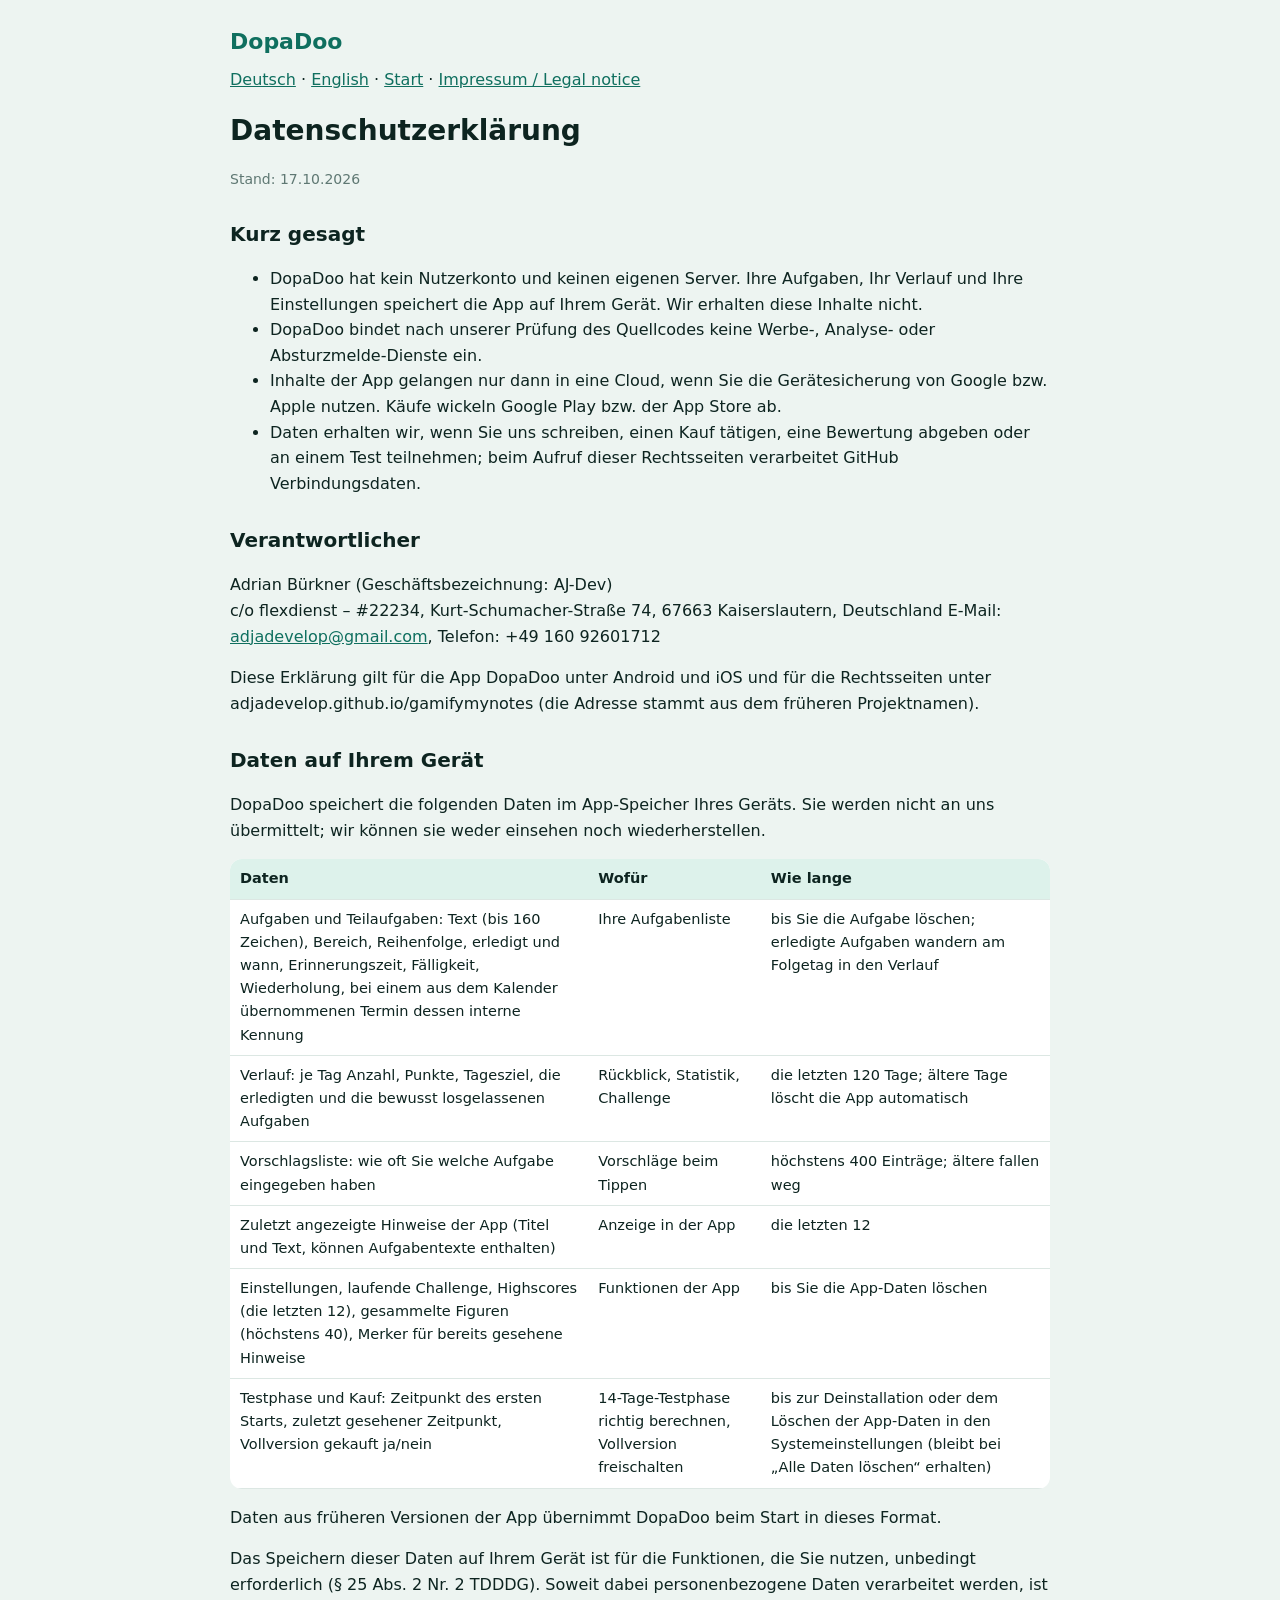
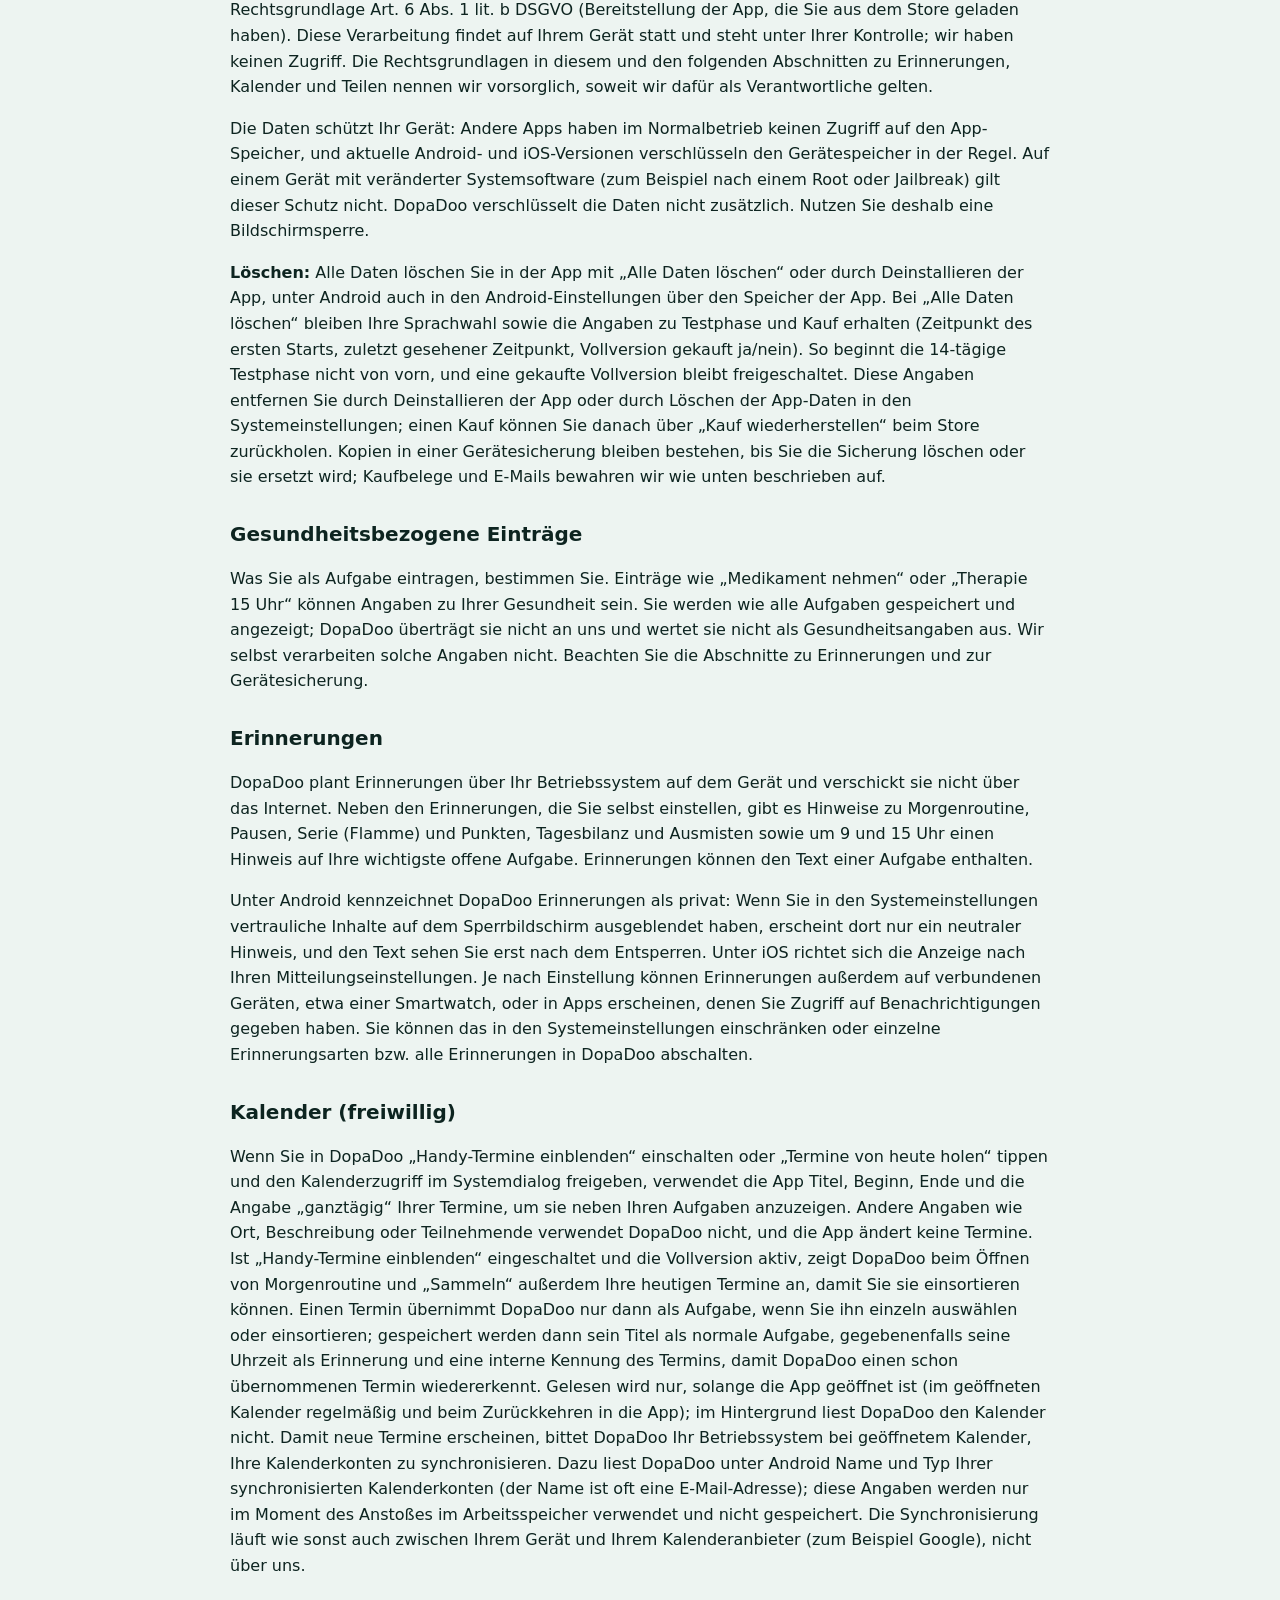
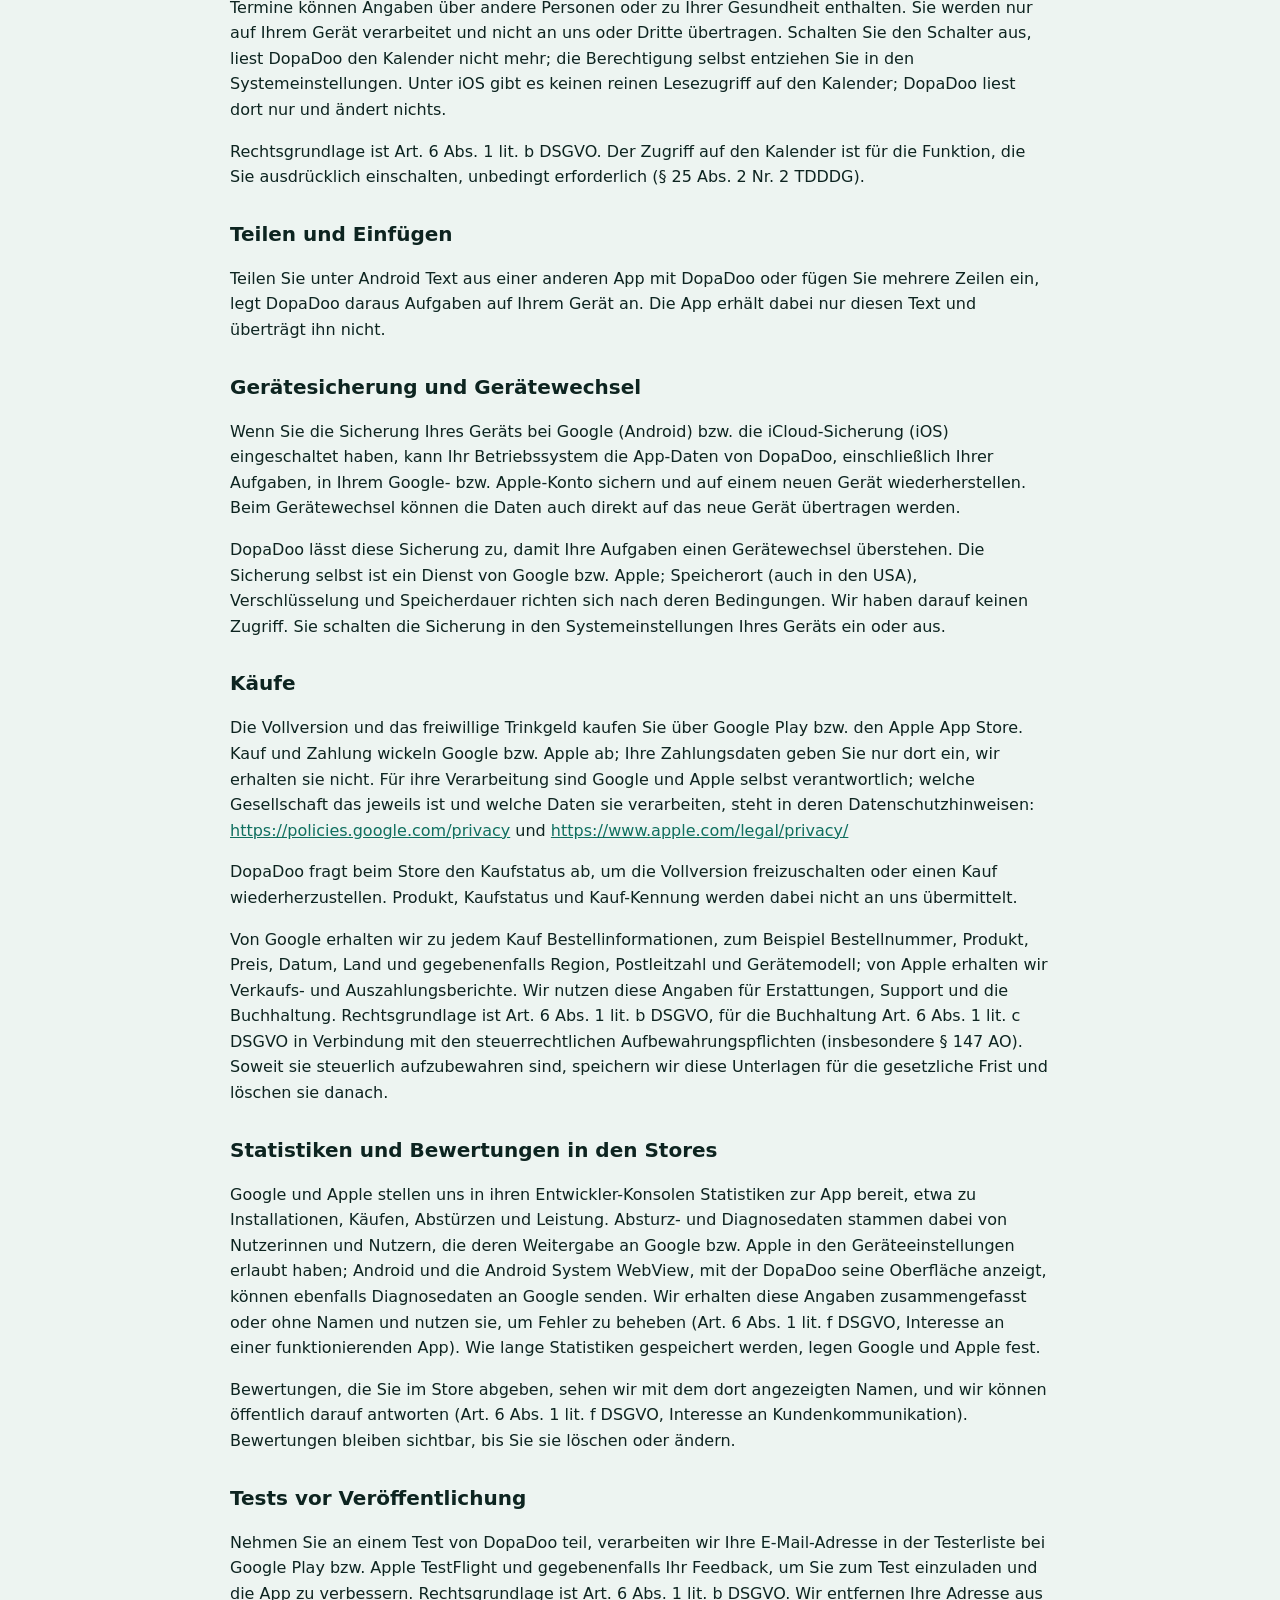
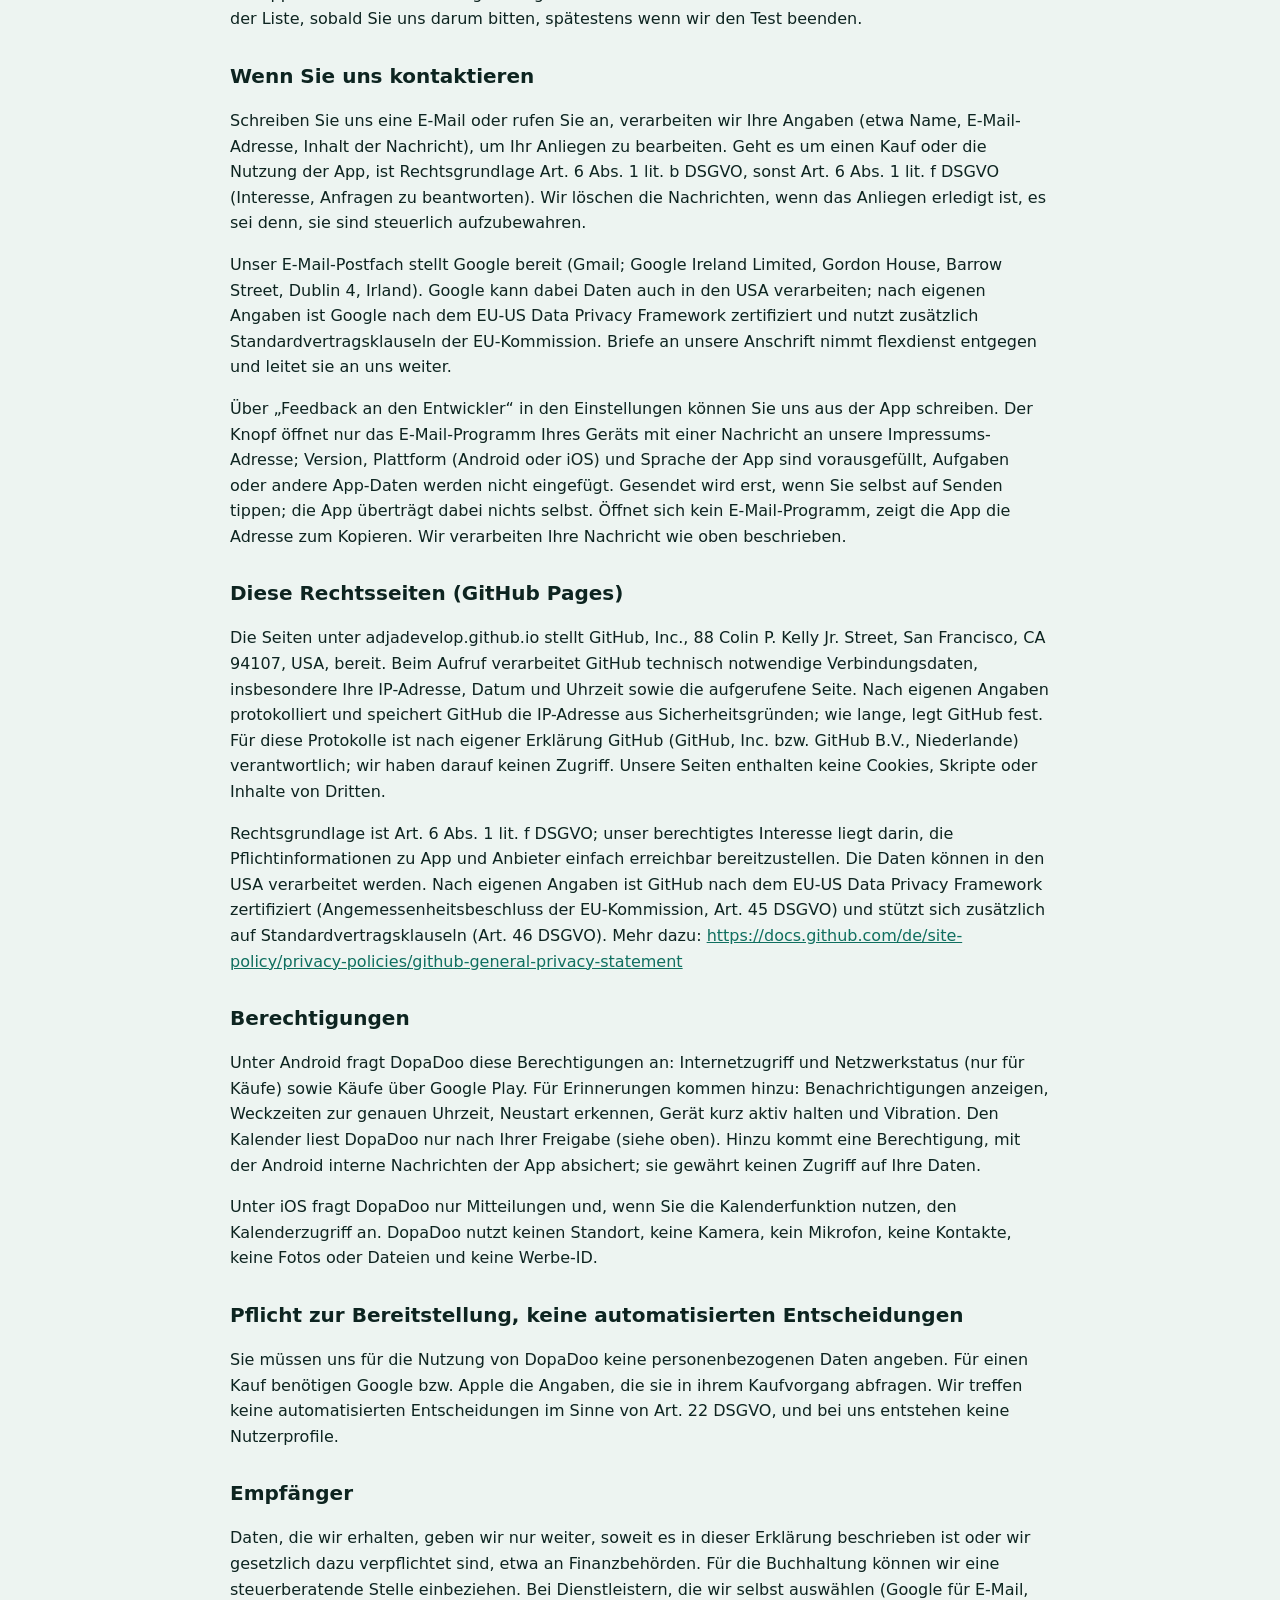
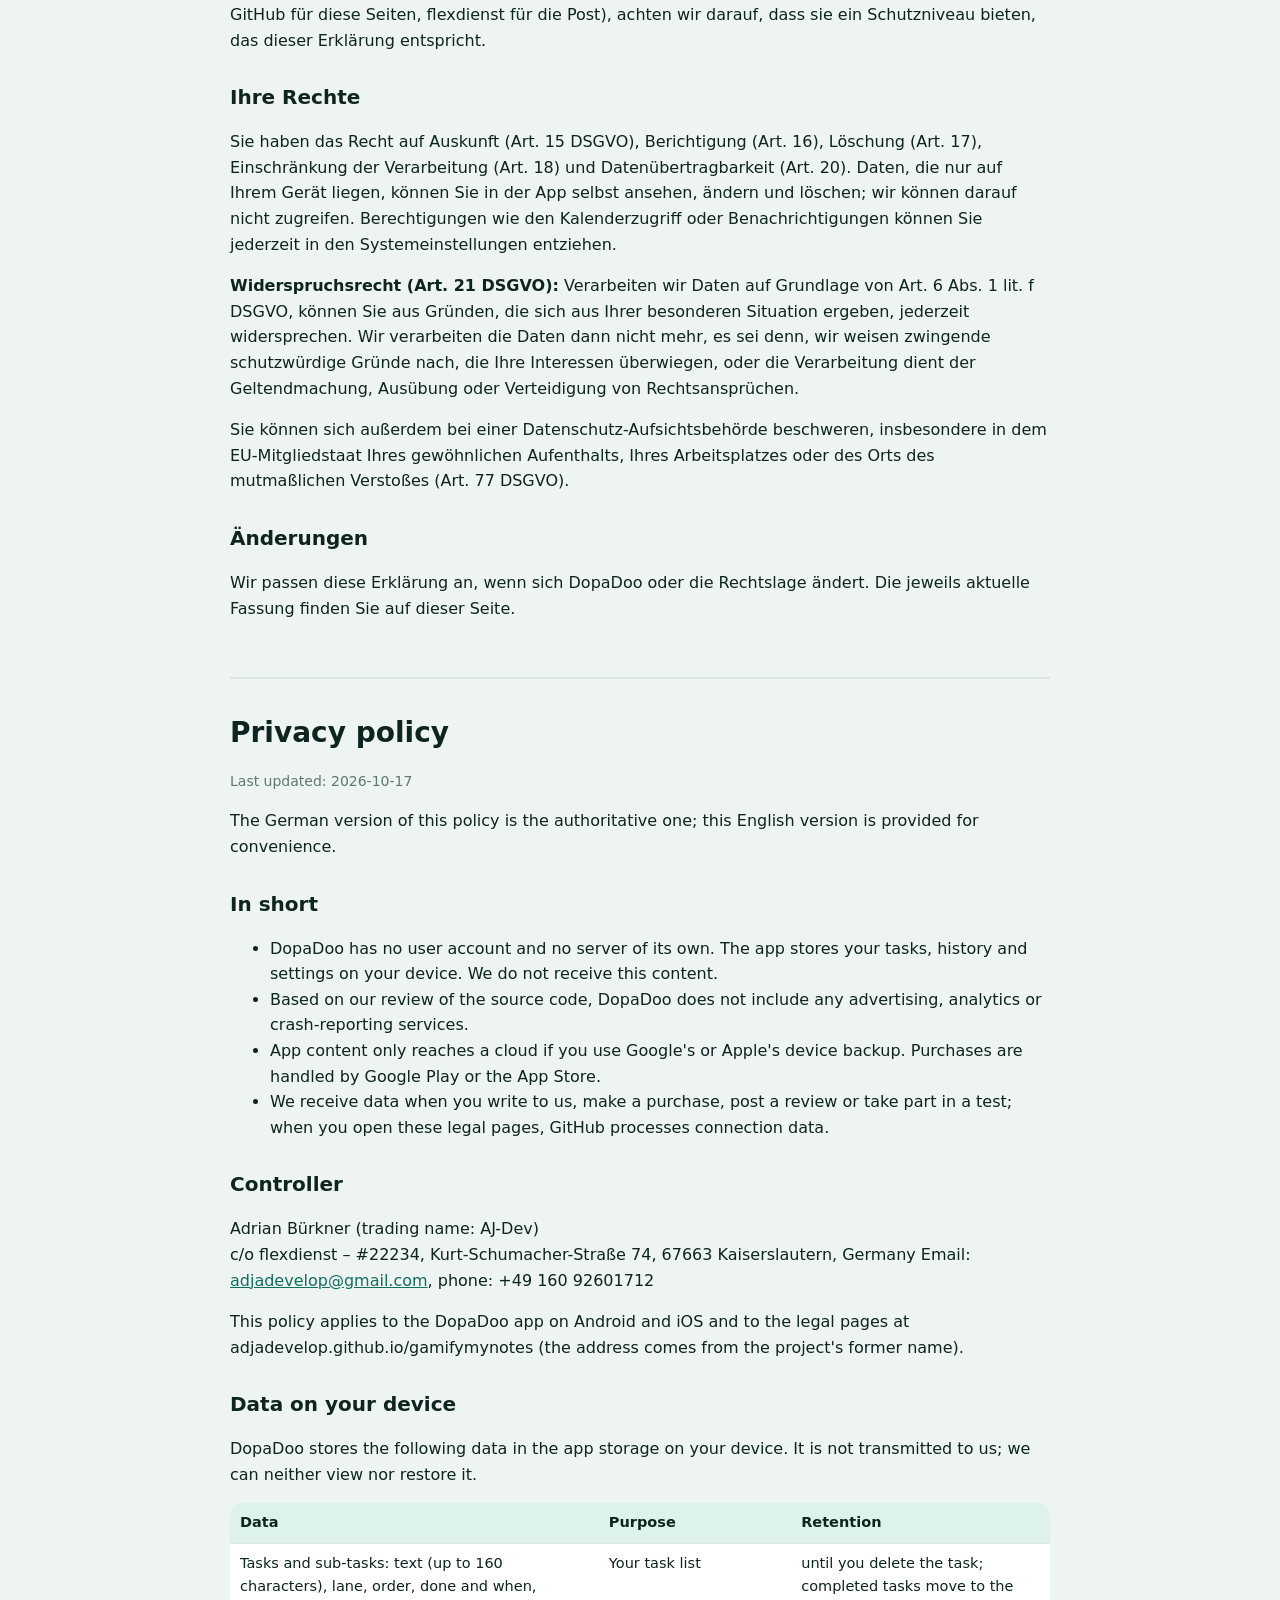
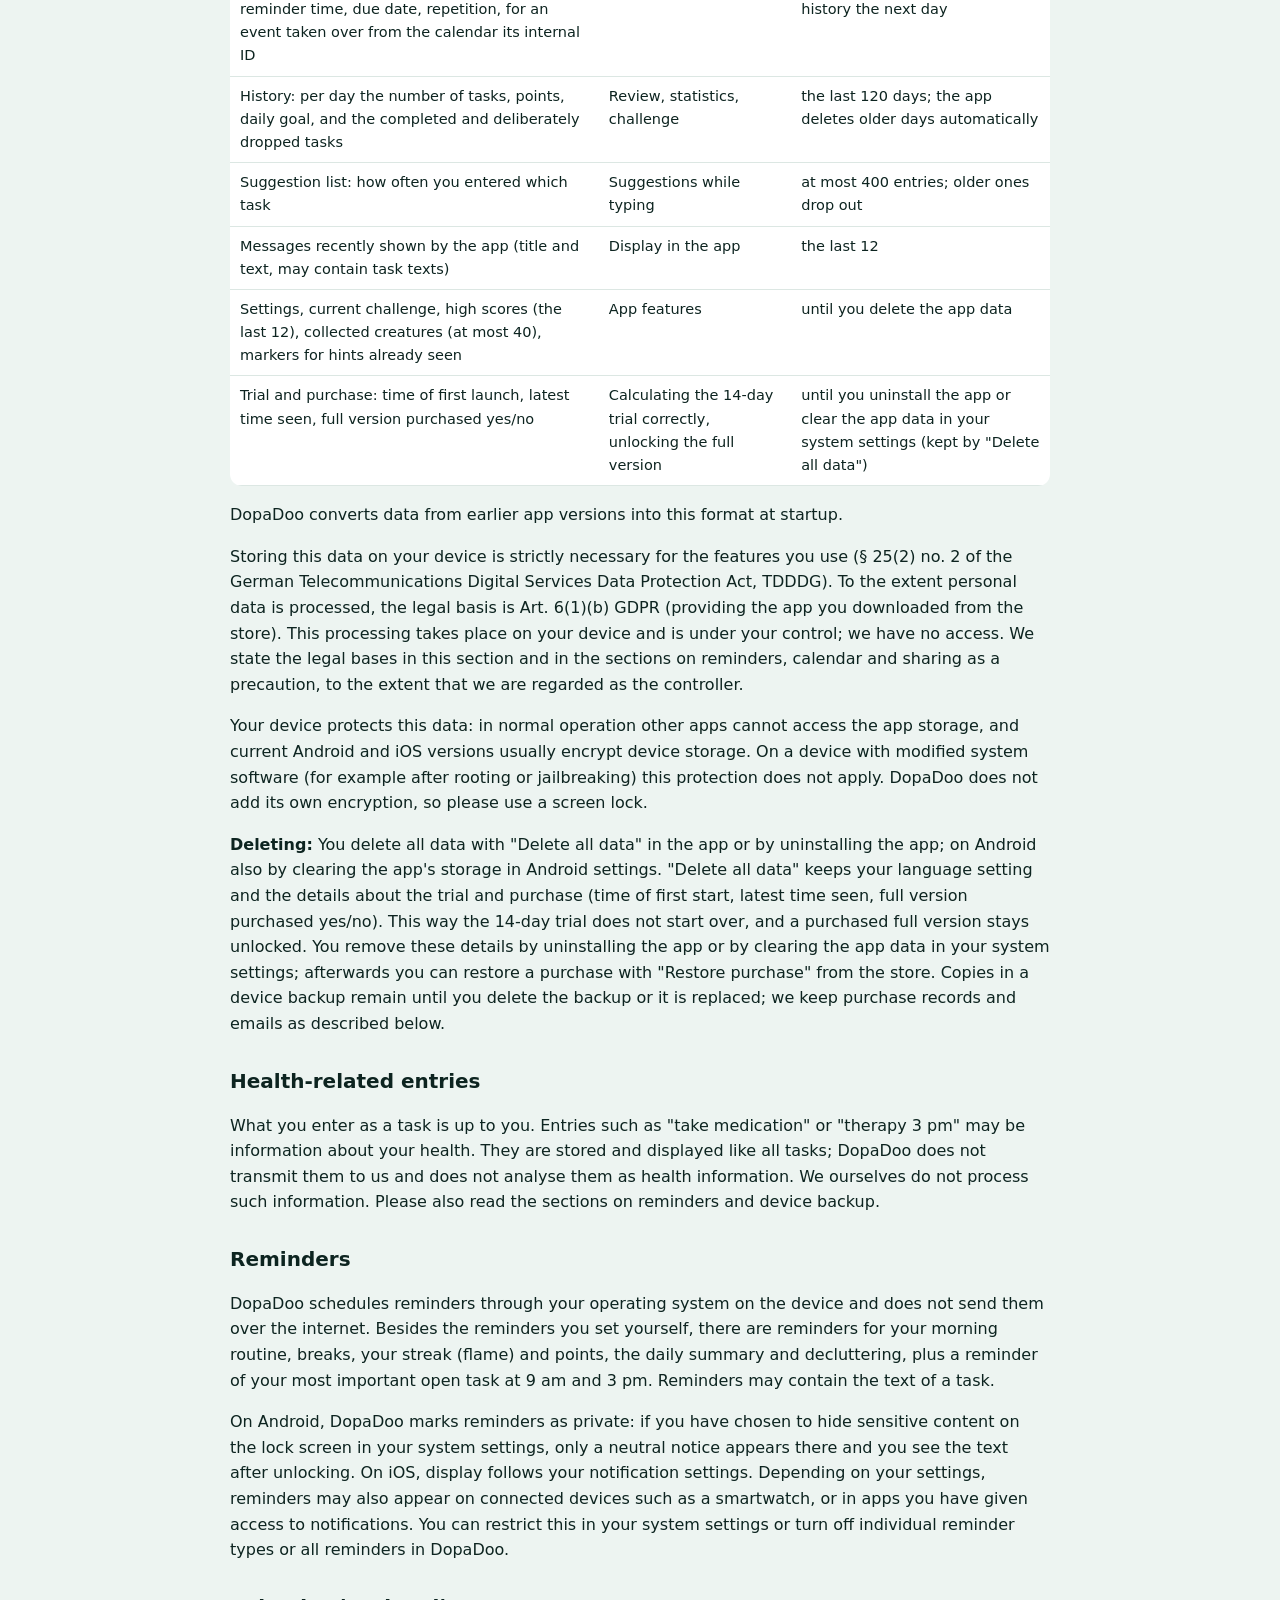
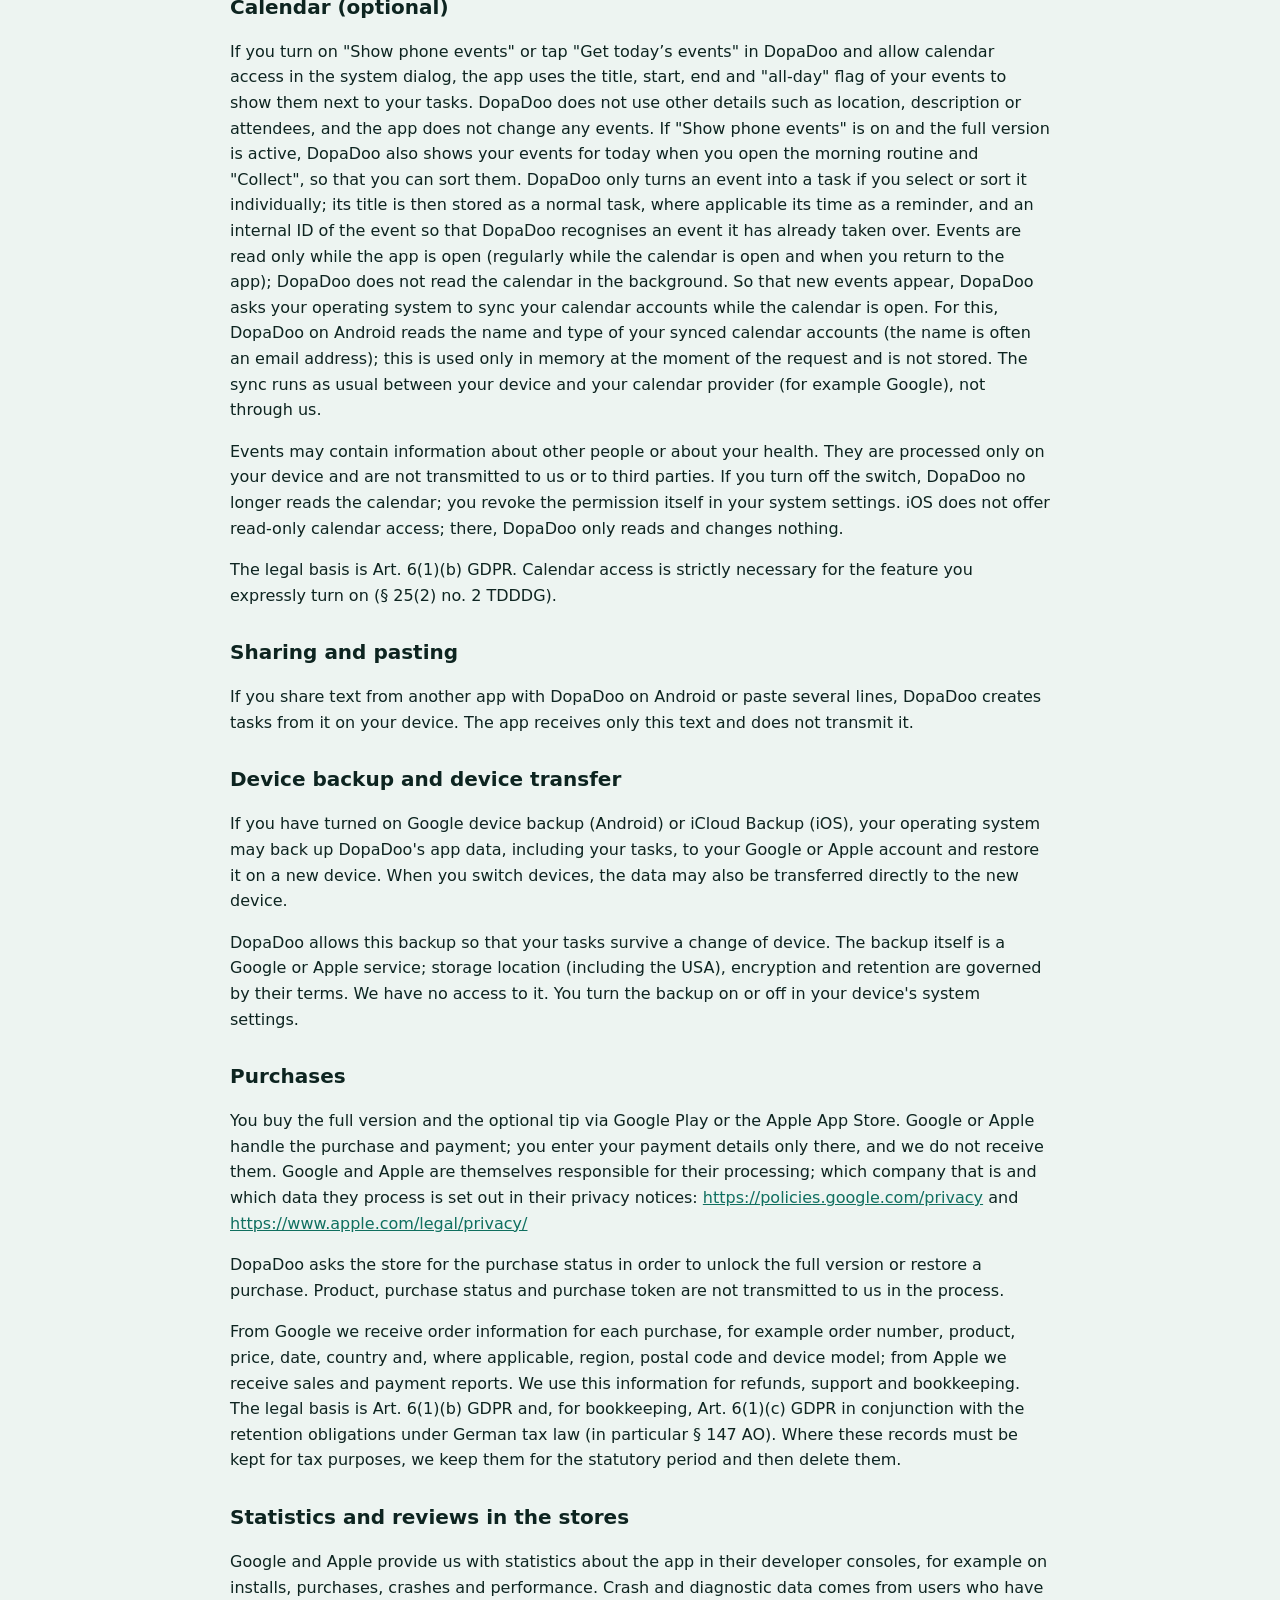
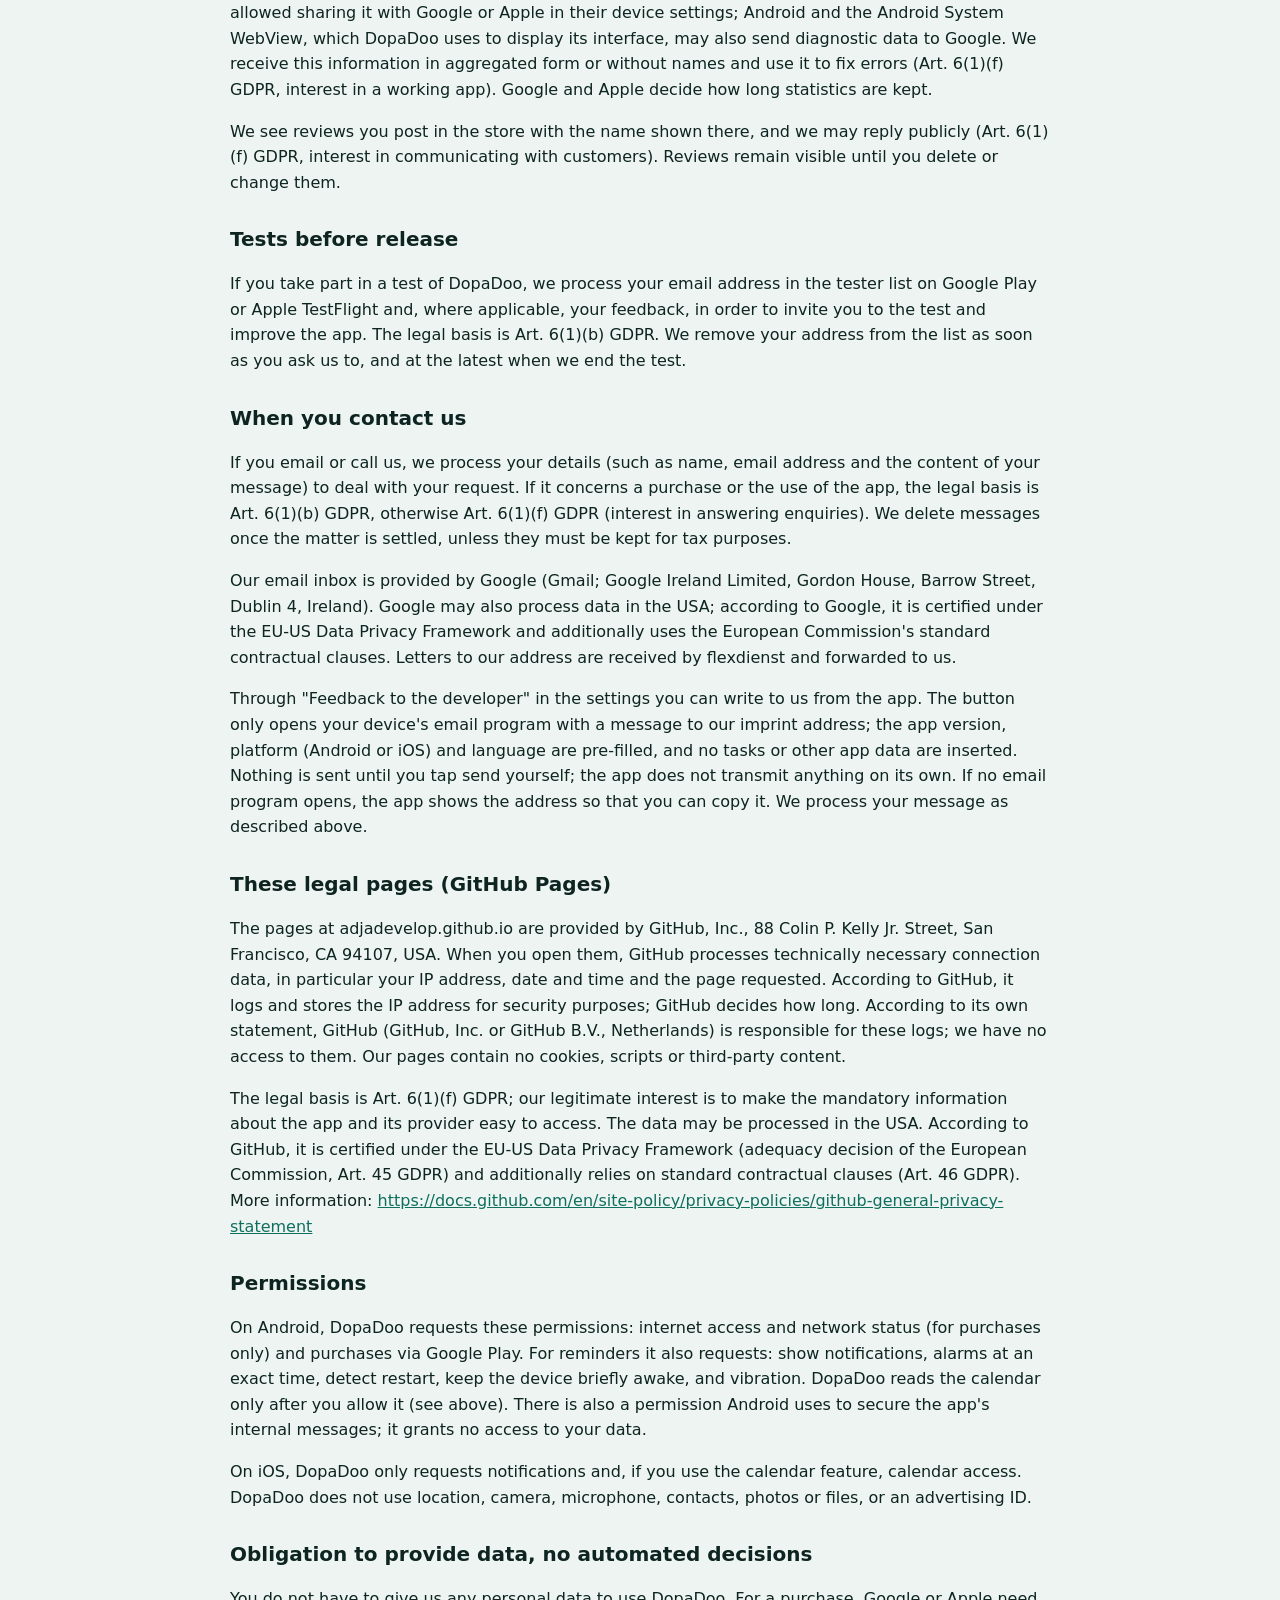
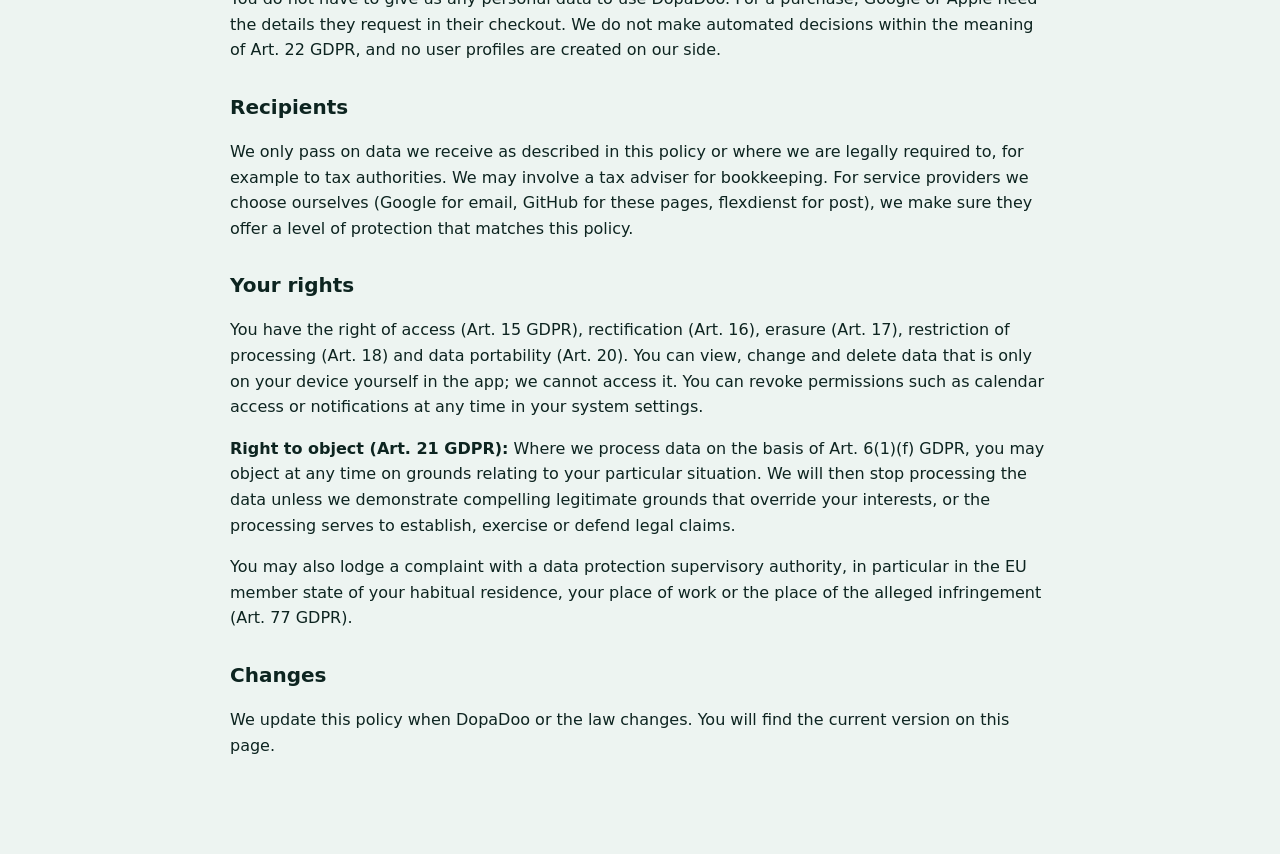
==== commit 5ba4fa2e: "Rechtstexte: Nachtrag 17.10. (Kalender, Termin-Kennung, Alle Daten löschen, Feedback, Abmahn-Durchsi" ====
--- a/datenschutz.html
+++ b/datenschutz.html
@@ -39,7 +39,7 @@
 </thead>
 <tbody>
 <tr>
-<td>Aufgaben und Teilaufgaben: Text (bis 160 Zeichen), Bereich, Reihenfolge, erledigt und wann, Erinnerungszeit, Fälligkeit, Wiederholung</td>
+<td>Aufgaben und Teilaufgaben: Text (bis 160 Zeichen), Bereich, Reihenfolge, erledigt und wann, Erinnerungszeit, Fälligkeit, Wiederholung, bei einem aus dem Kalender übernommenen Termin dessen interne Kennung</td>
 <td>Ihre Aufgabenliste</td>
 <td>bis Sie die Aufgabe löschen; erledigte Aufgaben wandern am Folgetag in den Verlauf</td>
 </tr>
@@ -66,21 +66,21 @@
 <tr>
 <td>Testphase und Kauf: Zeitpunkt des ersten Starts, zuletzt gesehener Zeitpunkt, Vollversion gekauft ja/nein</td>
 <td>14-Tage-Testphase richtig berechnen, Vollversion freischalten</td>
-<td>bis Sie die App-Daten löschen</td>
+<td>bis zur Deinstallation oder dem Löschen der App-Daten in den Systemeinstellungen (bleibt bei „Alle Daten löschen“ erhalten)</td>
 </tr>
 </tbody>
 </table>
 <p>Daten aus früheren Versionen der App übernimmt DopaDoo beim Start in dieses Format.</p>
 <p>Das Speichern dieser Daten auf Ihrem Gerät ist für die Funktionen, die Sie nutzen, unbedingt erforderlich (§ 25 Abs. 2 Nr. 2 TDDDG). Soweit dabei personenbezogene Daten verarbeitet werden, ist Rechtsgrundlage Art. 6 Abs. 1 lit. b DSGVO (Bereitstellung der App, die Sie aus dem Store geladen haben). Diese Verarbeitung findet auf Ihrem Gerät statt und steht unter Ihrer Kontrolle; wir haben keinen Zugriff. Die Rechtsgrundlagen in diesem und den folgenden Abschnitten zu Erinnerungen, Kalender und Teilen nennen wir vorsorglich, soweit wir dafür als Verantwortliche gelten.</p>
-<p>Die Daten schützt Ihr Gerät: Andere Apps haben keinen Zugriff auf den App-Speicher, und aktuelle Android- und iOS-Versionen verschlüsseln den Gerätespeicher in der Regel. DopaDoo verschlüsselt die Daten nicht zusätzlich. Nutzen Sie deshalb eine Bildschirmsperre.</p>
-<p><strong>Löschen:</strong> Alle Daten löschen Sie in der App mit „Alle Daten löschen“ oder durch Deinstallieren der App, unter Android auch in den Android-Einstellungen über den Speicher der App. Kopien in einer Gerätesicherung bleiben bestehen, bis Sie die Sicherung löschen oder sie ersetzt wird; Kaufbelege und E-Mails bewahren wir wie unten beschrieben auf.</p>
+<p>Die Daten schützt Ihr Gerät: Andere Apps haben im Normalbetrieb keinen Zugriff auf den App-Speicher, und aktuelle Android- und iOS-Versionen verschlüsseln den Gerätespeicher in der Regel. Auf einem Gerät mit veränderter Systemsoftware (zum Beispiel nach einem Root oder Jailbreak) gilt dieser Schutz nicht. DopaDoo verschlüsselt die Daten nicht zusätzlich. Nutzen Sie deshalb eine Bildschirmsperre.</p>
+<p><strong>Löschen:</strong> Alle Daten löschen Sie in der App mit „Alle Daten löschen“ oder durch Deinstallieren der App, unter Android auch in den Android-Einstellungen über den Speicher der App. Bei „Alle Daten löschen“ bleiben Ihre Sprachwahl sowie die Angaben zu Testphase und Kauf erhalten (Zeitpunkt des ersten Starts, zuletzt gesehener Zeitpunkt, Vollversion gekauft ja/nein). So beginnt die 14-tägige Testphase nicht von vorn, und eine gekaufte Vollversion bleibt freigeschaltet. Diese Angaben entfernen Sie durch Deinstallieren der App oder durch Löschen der App-Daten in den Systemeinstellungen; einen Kauf können Sie danach über „Kauf wiederherstellen“ beim Store zurückholen. Kopien in einer Gerätesicherung bleiben bestehen, bis Sie die Sicherung löschen oder sie ersetzt wird; Kaufbelege und E-Mails bewahren wir wie unten beschrieben auf.</p>
 <h2>Gesundheitsbezogene Einträge</h2>
 <p>Was Sie als Aufgabe eintragen, bestimmen Sie. Einträge wie „Medikament nehmen“ oder „Therapie 15 Uhr“ können Angaben zu Ihrer Gesundheit sein. Sie werden wie alle Aufgaben gespeichert und angezeigt; DopaDoo überträgt sie nicht an uns und wertet sie nicht als Gesundheitsangaben aus. Wir selbst verarbeiten solche Angaben nicht. Beachten Sie die Abschnitte zu Erinnerungen und zur Gerätesicherung.</p>
 <h2>Erinnerungen</h2>
 <p>DopaDoo plant Erinnerungen über Ihr Betriebssystem auf dem Gerät und verschickt sie nicht über das Internet. Neben den Erinnerungen, die Sie selbst einstellen, gibt es Hinweise zu Morgenroutine, Pausen, Serie (Flamme) und Punkten, Tagesbilanz und Ausmisten sowie um 9 und 15 Uhr einen Hinweis auf Ihre wichtigste offene Aufgabe. Erinnerungen können den Text einer Aufgabe enthalten.</p>
 <p>Unter Android kennzeichnet DopaDoo Erinnerungen als privat: Wenn Sie in den Systemeinstellungen vertrauliche Inhalte auf dem Sperrbildschirm ausgeblendet haben, erscheint dort nur ein neutraler Hinweis, und den Text sehen Sie erst nach dem Entsperren. Unter iOS richtet sich die Anzeige nach Ihren Mitteilungseinstellungen. Je nach Einstellung können Erinnerungen außerdem auf verbundenen Geräten, etwa einer Smartwatch, oder in Apps erscheinen, denen Sie Zugriff auf Benachrichtigungen gegeben haben. Sie können das in den Systemeinstellungen einschränken oder einzelne Erinnerungsarten bzw. alle Erinnerungen in DopaDoo abschalten.</p>
 <h2>Kalender (freiwillig)</h2>
-<p>Wenn Sie in DopaDoo „Handy-Termine einblenden“ einschalten oder „Termine von heute holen“ tippen und den Kalenderzugriff im Systemdialog freigeben, verwendet die App Titel, Beginn, Ende und die Angabe „ganztägig“ Ihrer Termine, um sie neben Ihren Aufgaben anzuzeigen. Andere Angaben wie Ort, Beschreibung oder Teilnehmende verwendet DopaDoo nicht, und die App ändert keine Termine. Einen Termin übernimmt DopaDoo nur dann als Aufgabe, wenn Sie ihn einzeln auswählen; gespeichert werden dann sein Titel als normale Aufgabe und gegebenenfalls seine Uhrzeit als Erinnerung. Damit neue Termine erscheinen, bittet DopaDoo Ihr Betriebssystem bei geöffnetem Kalender, Ihre Kalenderkonten zu synchronisieren; diese Synchronisierung läuft wie sonst auch zwischen Ihrem Gerät und Ihrem Kalenderanbieter (zum Beispiel Google), nicht über uns.</p>
+<p>Wenn Sie in DopaDoo „Handy-Termine einblenden“ einschalten oder „Termine von heute holen“ tippen und den Kalenderzugriff im Systemdialog freigeben, verwendet die App Titel, Beginn, Ende und die Angabe „ganztägig“ Ihrer Termine, um sie neben Ihren Aufgaben anzuzeigen. Andere Angaben wie Ort, Beschreibung oder Teilnehmende verwendet DopaDoo nicht, und die App ändert keine Termine. Ist „Handy-Termine einblenden“ eingeschaltet und die Vollversion aktiv, zeigt DopaDoo beim Öffnen von Morgenroutine und „Sammeln“ außerdem Ihre heutigen Termine an, damit Sie sie einsortieren können. Einen Termin übernimmt DopaDoo nur dann als Aufgabe, wenn Sie ihn einzeln auswählen oder einsortieren; gespeichert werden dann sein Titel als normale Aufgabe, gegebenenfalls seine Uhrzeit als Erinnerung und eine interne Kennung des Termins, damit DopaDoo einen schon übernommenen Termin wiedererkennt. Gelesen wird nur, solange die App geöffnet ist (im geöffneten Kalender regelmäßig und beim Zurückkehren in die App); im Hintergrund liest DopaDoo den Kalender nicht. Damit neue Termine erscheinen, bittet DopaDoo Ihr Betriebssystem bei geöffnetem Kalender, Ihre Kalenderkonten zu synchronisieren. Dazu liest DopaDoo unter Android Name und Typ Ihrer synchronisierten Kalenderkonten (der Name ist oft eine E-Mail-Adresse); diese Angaben werden nur im Moment des Anstoßes im Arbeitsspeicher verwendet und nicht gespeichert. Die Synchronisierung läuft wie sonst auch zwischen Ihrem Gerät und Ihrem Kalenderanbieter (zum Beispiel Google), nicht über uns.</p>
 <p>Termine können Angaben über andere Personen oder zu Ihrer Gesundheit enthalten. Sie werden nur auf Ihrem Gerät verarbeitet und nicht an uns oder Dritte übertragen. Schalten Sie den Schalter aus, liest DopaDoo den Kalender nicht mehr; die Berechtigung selbst entziehen Sie in den Systemeinstellungen. Unter iOS gibt es keinen reinen Lesezugriff auf den Kalender; DopaDoo liest dort nur und ändert nichts.</p>
 <p>Rechtsgrundlage ist Art. 6 Abs. 1 lit. b DSGVO. Der Zugriff auf den Kalender ist für die Funktion, die Sie ausdrücklich einschalten, unbedingt erforderlich (§ 25 Abs. 2 Nr. 2 TDDDG).</p>
 <h2>Teilen und Einfügen</h2>
@@ -100,6 +100,7 @@
 <h2>Wenn Sie uns kontaktieren</h2>
 <p>Schreiben Sie uns eine E-Mail oder rufen Sie an, verarbeiten wir Ihre Angaben (etwa Name, E-Mail-Adresse, Inhalt der Nachricht), um Ihr Anliegen zu bearbeiten. Geht es um einen Kauf oder die Nutzung der App, ist Rechtsgrundlage Art. 6 Abs. 1 lit. b DSGVO, sonst Art. 6 Abs. 1 lit. f DSGVO (Interesse, Anfragen zu beantworten). Wir löschen die Nachrichten, wenn das Anliegen erledigt ist, es sei denn, sie sind steuerlich aufzubewahren.</p>
 <p>Unser E-Mail-Postfach stellt Google bereit (Gmail; Google Ireland Limited, Gordon House, Barrow Street, Dublin 4, Irland). Google kann dabei Daten auch in den USA verarbeiten; nach eigenen Angaben ist Google nach dem EU-US Data Privacy Framework zertifiziert und nutzt zusätzlich Standardvertragsklauseln der EU-Kommission. Briefe an unsere Anschrift nimmt flexdienst entgegen und leitet sie an uns weiter.</p>
+<p>Über „Feedback an den Entwickler“ in den Einstellungen können Sie uns aus der App schreiben. Der Knopf öffnet nur das E-Mail-Programm Ihres Geräts mit einer Nachricht an unsere Impressums-Adresse; Version, Plattform (Android oder iOS) und Sprache der App sind vorausgefüllt, Aufgaben oder andere App-Daten werden nicht eingefügt. Gesendet wird erst, wenn Sie selbst auf Senden tippen; die App überträgt dabei nichts selbst. Öffnet sich kein E-Mail-Programm, zeigt die App die Adresse zum Kopieren. Wir verarbeiten Ihre Nachricht wie oben beschrieben.</p>
 <h2>Diese Rechtsseiten (GitHub Pages)</h2>
 <p>Die Seiten unter adjadevelop.github.io stellt GitHub, Inc., 88 Colin P. Kelly Jr. Street, San Francisco, CA 94107, USA, bereit. Beim Aufruf verarbeitet GitHub technisch notwendige Verbindungsdaten, insbesondere Ihre IP-Adresse, Datum und Uhrzeit sowie die aufgerufene Seite. Nach eigenen Angaben protokolliert und speichert GitHub die IP-Adresse aus Sicherheitsgründen; wie lange, legt GitHub fest. Für diese Protokolle ist nach eigener Erklärung GitHub (GitHub, Inc. bzw. GitHub B.V., Niederlande) verantwortlich; wir haben darauf keinen Zugriff. Unsere Seiten enthalten keine Cookies, Skripte oder Inhalte von Dritten.</p>
 <p>Rechtsgrundlage ist Art. 6 Abs. 1 lit. f DSGVO; unser berechtigtes Interesse liegt darin, die Pflichtinformationen zu App und Anbieter einfach erreichbar bereitzustellen. Die Daten können in den USA verarbeitet werden. Nach eigenen Angaben ist GitHub nach dem EU-US Data Privacy Framework zertifiziert (Angemessenheitsbeschluss der EU-Kommission, Art. 45 DSGVO) und stützt sich zusätzlich auf Standardvertragsklauseln (Art. 46 DSGVO). Mehr dazu: <a href="https://docs.github.com/de/site-policy/privacy-policies/github-general-privacy-statement">https://docs.github.com/de/site-policy/privacy-policies/github-general-privacy-statement</a></p>
@@ -115,12 +116,12 @@
 <p><strong>Widerspruchsrecht (Art. 21 DSGVO):</strong> Verarbeiten wir Daten auf Grundlage von Art. 6 Abs. 1 lit. f DSGVO, können Sie aus Gründen, die sich aus Ihrer besonderen Situation ergeben, jederzeit widersprechen. Wir verarbeiten die Daten dann nicht mehr, es sei denn, wir weisen zwingende schutzwürdige Gründe nach, die Ihre Interessen überwiegen, oder die Verarbeitung dient der Geltendmachung, Ausübung oder Verteidigung von Rechtsansprüchen.</p>
 <p>Sie können sich außerdem bei einer Datenschutz-Aufsichtsbehörde beschweren, insbesondere in dem EU-Mitgliedstaat Ihres gewöhnlichen Aufenthalts, Ihres Arbeitsplatzes oder des Orts des mutmaßlichen Verstoßes (Art. 77 DSGVO).</p>
 <h2>Änderungen</h2>
-<p>Wir passen diese Erklärung an, wenn sich DopaDoo oder die Rechtslage ändert. Die aktuelle Fassung finden Sie immer hier.</p>
+<p>Wir passen diese Erklärung an, wenn sich DopaDoo oder die Rechtslage ändert. Die jeweils aktuelle Fassung finden Sie auf dieser Seite.</p>
 </section>
 
 <section id="en" lang="en">
 <h1>Privacy policy</h1>
-<p class="muted">Last updated: 2026-10-16</p>
+<p class="muted">Last updated: 2026-10-17</p>
 <p>The German version of this policy is the authoritative one; this English version is provided for convenience.</p>
 <h2>In short</h2>
 <ul>
@@ -145,7 +146,7 @@
 </thead>
 <tbody>
 <tr>
-<td>Tasks and sub-tasks: text (up to 160 characters), lane, order, done and when, reminder time, due date, repetition</td>
+<td>Tasks and sub-tasks: text (up to 160 characters), lane, order, done and when, reminder time, due date, repetition, for an event taken over from the calendar its internal ID</td>
 <td>Your task list</td>
 <td>until you delete the task; completed tasks move to the history the next day</td>
 </tr>
@@ -172,21 +173,21 @@
 <tr>
 <td>Trial and purchase: time of first launch, latest time seen, full version purchased yes/no</td>
 <td>Calculating the 14-day trial correctly, unlocking the full version</td>
-<td>until you delete the app data</td>
+<td>until you uninstall the app or clear the app data in your system settings (kept by "Delete all data")</td>
 </tr>
 </tbody>
 </table>
 <p>DopaDoo converts data from earlier app versions into this format at startup.</p>
 <p>Storing this data on your device is strictly necessary for the features you use (§ 25(2) no. 2 of the German Telecommunications Digital Services Data Protection Act, TDDDG). To the extent personal data is processed, the legal basis is Art. 6(1)(b) GDPR (providing the app you downloaded from the store). This processing takes place on your device and is under your control; we have no access. We state the legal bases in this section and in the sections on reminders, calendar and sharing as a precaution, to the extent that we are regarded as the controller.</p>
-<p>Your device protects this data: other apps cannot access the app storage, and current Android and iOS versions usually encrypt device storage. DopaDoo does not add its own encryption, so please use a screen lock.</p>
-<p><strong>Deleting:</strong> You delete all data with "Delete all data" in the app or by uninstalling the app; on Android also by clearing the app's storage in Android settings. Copies in a device backup remain until you delete the backup or it is replaced; we keep purchase records and emails as described below.</p>
+<p>Your device protects this data: in normal operation other apps cannot access the app storage, and current Android and iOS versions usually encrypt device storage. On a device with modified system software (for example after rooting or jailbreaking) this protection does not apply. DopaDoo does not add its own encryption, so please use a screen lock.</p>
+<p><strong>Deleting:</strong> You delete all data with "Delete all data" in the app or by uninstalling the app; on Android also by clearing the app's storage in Android settings. "Delete all data" keeps your language setting and the details about the trial and purchase (time of first start, latest time seen, full version purchased yes/no). This way the 14-day trial does not start over, and a purchased full version stays unlocked. You remove these details by uninstalling the app or by clearing the app data in your system settings; afterwards you can restore a purchase with "Restore purchase" from the store. Copies in a device backup remain until you delete the backup or it is replaced; we keep purchase records and emails as described below.</p>
 <h2>Health-related entries</h2>
 <p>What you enter as a task is up to you. Entries such as "take medication" or "therapy 3 pm" may be information about your health. They are stored and displayed like all tasks; DopaDoo does not transmit them to us and does not analyse them as health information. We ourselves do not process such information. Please also read the sections on reminders and device backup.</p>
 <h2>Reminders</h2>
 <p>DopaDoo schedules reminders through your operating system on the device and does not send them over the internet. Besides the reminders you set yourself, there are reminders for your morning routine, breaks, your streak (flame) and points, the daily summary and decluttering, plus a reminder of your most important open task at 9 am and 3 pm. Reminders may contain the text of a task.</p>
 <p>On Android, DopaDoo marks reminders as private: if you have chosen to hide sensitive content on the lock screen in your system settings, only a neutral notice appears there and you see the text after unlocking. On iOS, display follows your notification settings. Depending on your settings, reminders may also appear on connected devices such as a smartwatch, or in apps you have given access to notifications. You can restrict this in your system settings or turn off individual reminder types or all reminders in DopaDoo.</p>
 <h2>Calendar (optional)</h2>
-<p>If you turn on "Show phone events" or tap "Get today's events" in DopaDoo and allow calendar access in the system dialog, the app uses the title, start, end and "all-day" flag of your events to show them next to your tasks. DopaDoo does not use other details such as location, description or attendees, and the app does not change any events. DopaDoo only turns an event into a task if you select it individually; its title is then stored as a normal task and, where applicable, its time as a reminder. So that new events appear, DopaDoo asks your operating system to sync your calendar accounts while the calendar is open; this sync runs as usual between your device and your calendar provider (for example Google), not through us.</p>
+<p>If you turn on "Show phone events" or tap "Get today’s events" in DopaDoo and allow calendar access in the system dialog, the app uses the title, start, end and "all-day" flag of your events to show them next to your tasks. DopaDoo does not use other details such as location, description or attendees, and the app does not change any events. If "Show phone events" is on and the full version is active, DopaDoo also shows your events for today when you open the morning routine and "Collect", so that you can sort them. DopaDoo only turns an event into a task if you select or sort it individually; its title is then stored as a normal task, where applicable its time as a reminder, and an internal ID of the event so that DopaDoo recognises an event it has already taken over. Events are read only while the app is open (regularly while the calendar is open and when you return to the app); DopaDoo does not read the calendar in the background. So that new events appear, DopaDoo asks your operating system to sync your calendar accounts while the calendar is open. For this, DopaDoo on Android reads the name and type of your synced calendar accounts (the name is often an email address); this is used only in memory at the moment of the request and is not stored. The sync runs as usual between your device and your calendar provider (for example Google), not through us.</p>
 <p>Events may contain information about other people or about your health. They are processed only on your device and are not transmitted to us or to third parties. If you turn off the switch, DopaDoo no longer reads the calendar; you revoke the permission itself in your system settings. iOS does not offer read-only calendar access; there, DopaDoo only reads and changes nothing.</p>
 <p>The legal basis is Art. 6(1)(b) GDPR. Calendar access is strictly necessary for the feature you expressly turn on (§ 25(2) no. 2 TDDDG).</p>
 <h2>Sharing and pasting</h2>
@@ -206,6 +207,7 @@
 <h2>When you contact us</h2>
 <p>If you email or call us, we process your details (such as name, email address and the content of your message) to deal with your request. If it concerns a purchase or the use of the app, the legal basis is Art. 6(1)(b) GDPR, otherwise Art. 6(1)(f) GDPR (interest in answering enquiries). We delete messages once the matter is settled, unless they must be kept for tax purposes.</p>
 <p>Our email inbox is provided by Google (Gmail; Google Ireland Limited, Gordon House, Barrow Street, Dublin 4, Ireland). Google may also process data in the USA; according to Google, it is certified under the EU-US Data Privacy Framework and additionally uses the European Commission's standard contractual clauses. Letters to our address are received by flexdienst and forwarded to us.</p>
+<p>Through "Feedback to the developer" in the settings you can write to us from the app. The button only opens your device's email program with a message to our imprint address; the app version, platform (Android or iOS) and language are pre-filled, and no tasks or other app data are inserted. Nothing is sent until you tap send yourself; the app does not transmit anything on its own. If no email program opens, the app shows the address so that you can copy it. We process your message as described above.</p>
 <h2>These legal pages (GitHub Pages)</h2>
 <p>The pages at adjadevelop.github.io are provided by GitHub, Inc., 88 Colin P. Kelly Jr. Street, San Francisco, CA 94107, USA. When you open them, GitHub processes technically necessary connection data, in particular your IP address, date and time and the page requested. According to GitHub, it logs and stores the IP address for security purposes; GitHub decides how long. According to its own statement, GitHub (GitHub, Inc. or GitHub B.V., Netherlands) is responsible for these logs; we have no access to them. Our pages contain no cookies, scripts or third-party content.</p>
 <p>The legal basis is Art. 6(1)(f) GDPR; our legitimate interest is to make the mandatory information about the app and its provider easy to access. The data may be processed in the USA. According to GitHub, it is certified under the EU-US Data Privacy Framework (adequacy decision of the European Commission, Art. 45 GDPR) and additionally relies on standard contractual clauses (Art. 46 GDPR). More information: <a href="https://docs.github.com/en/site-policy/privacy-policies/github-general-privacy-statement">https://docs.github.com/en/site-policy/privacy-policies/github-general-privacy-statement</a></p>
@@ -221,6 +223,6 @@
 <p><strong>Right to object (Art. 21 GDPR):</strong> Where we process data on the basis of Art. 6(1)(f) GDPR, you may object at any time on grounds relating to your particular situation. We will then stop processing the data unless we demonstrate compelling legitimate grounds that override your interests, or the processing serves to establish, exercise or defend legal claims.</p>
 <p>You may also lodge a complaint with a data protection supervisory authority, in particular in the EU member state of your habitual residence, your place of work or the place of the alleged infringement (Art. 77 GDPR).</p>
 <h2>Changes</h2>
-<p>We update this policy when DopaDoo or the law changes. You will always find the current version here.</p>
+<p>We update this policy when DopaDoo or the law changes. You will find the current version on this page.</p>
 </section>
 </main></body></html>
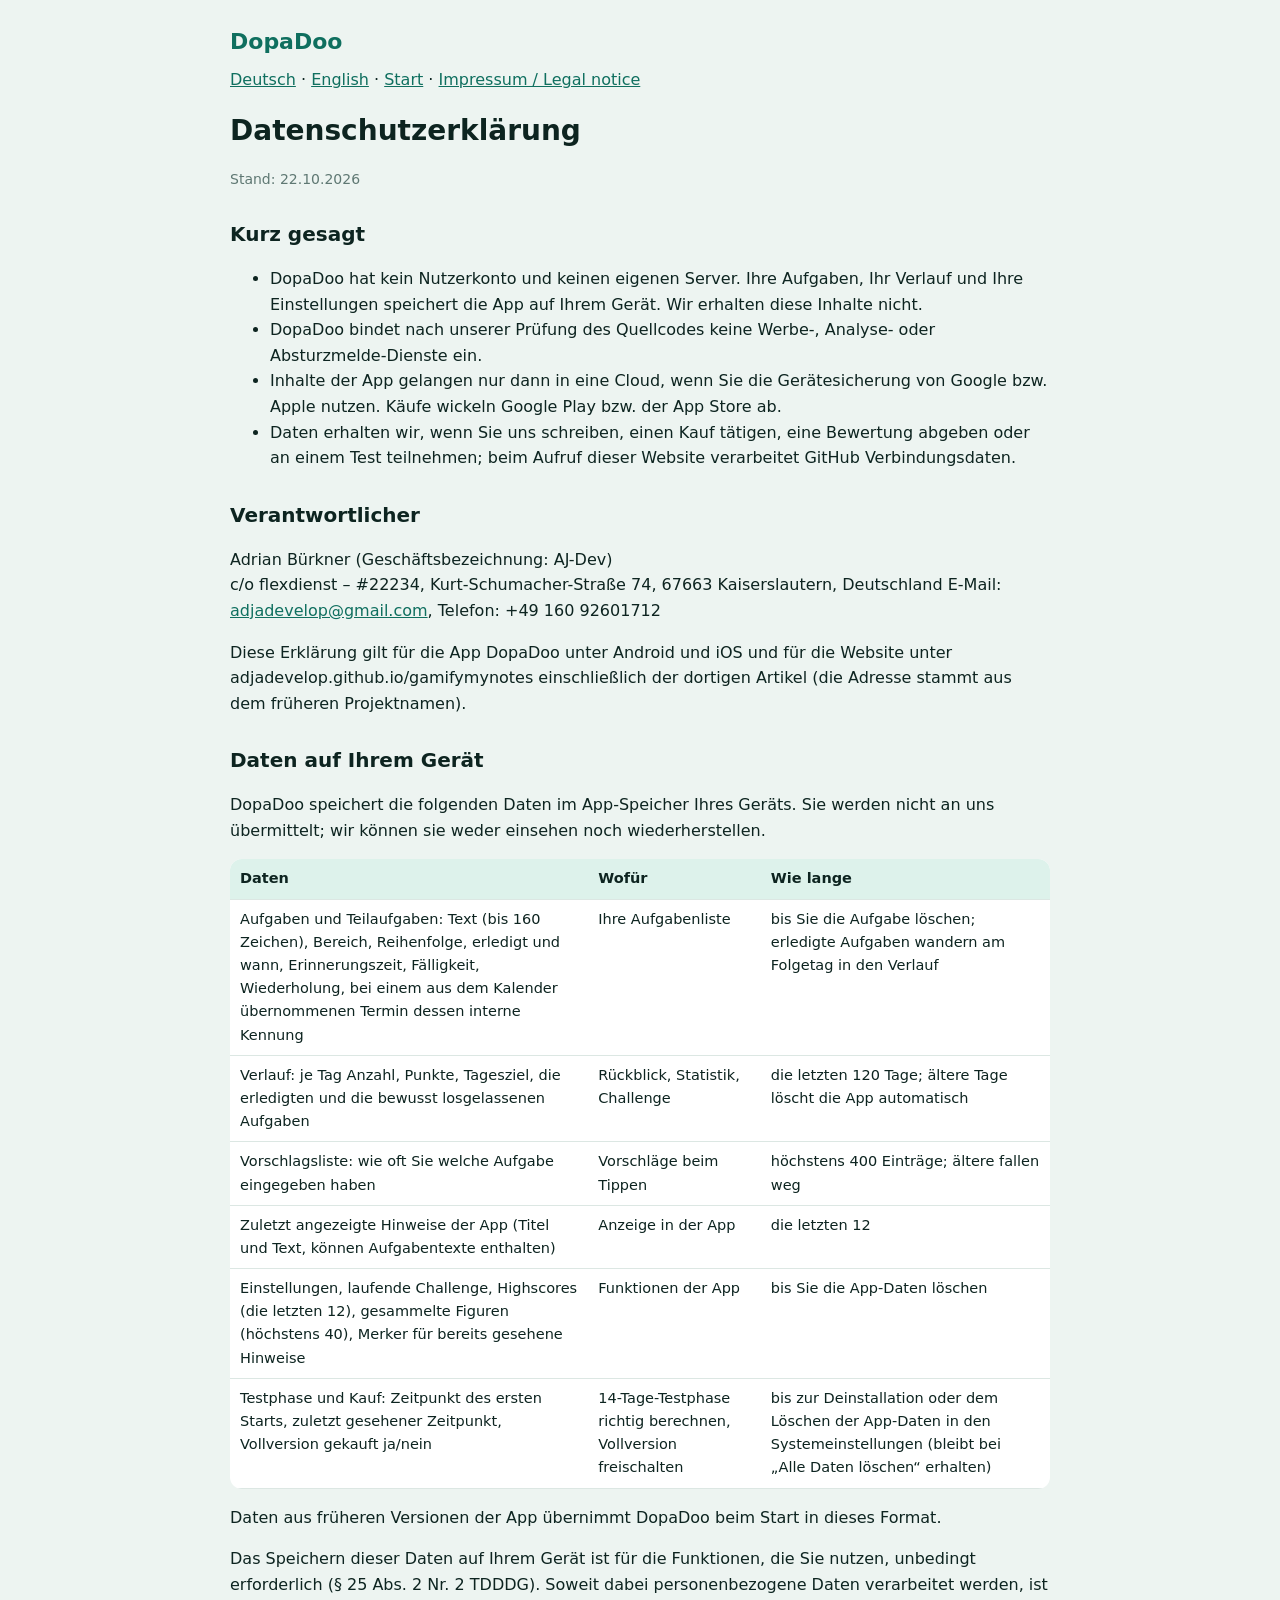
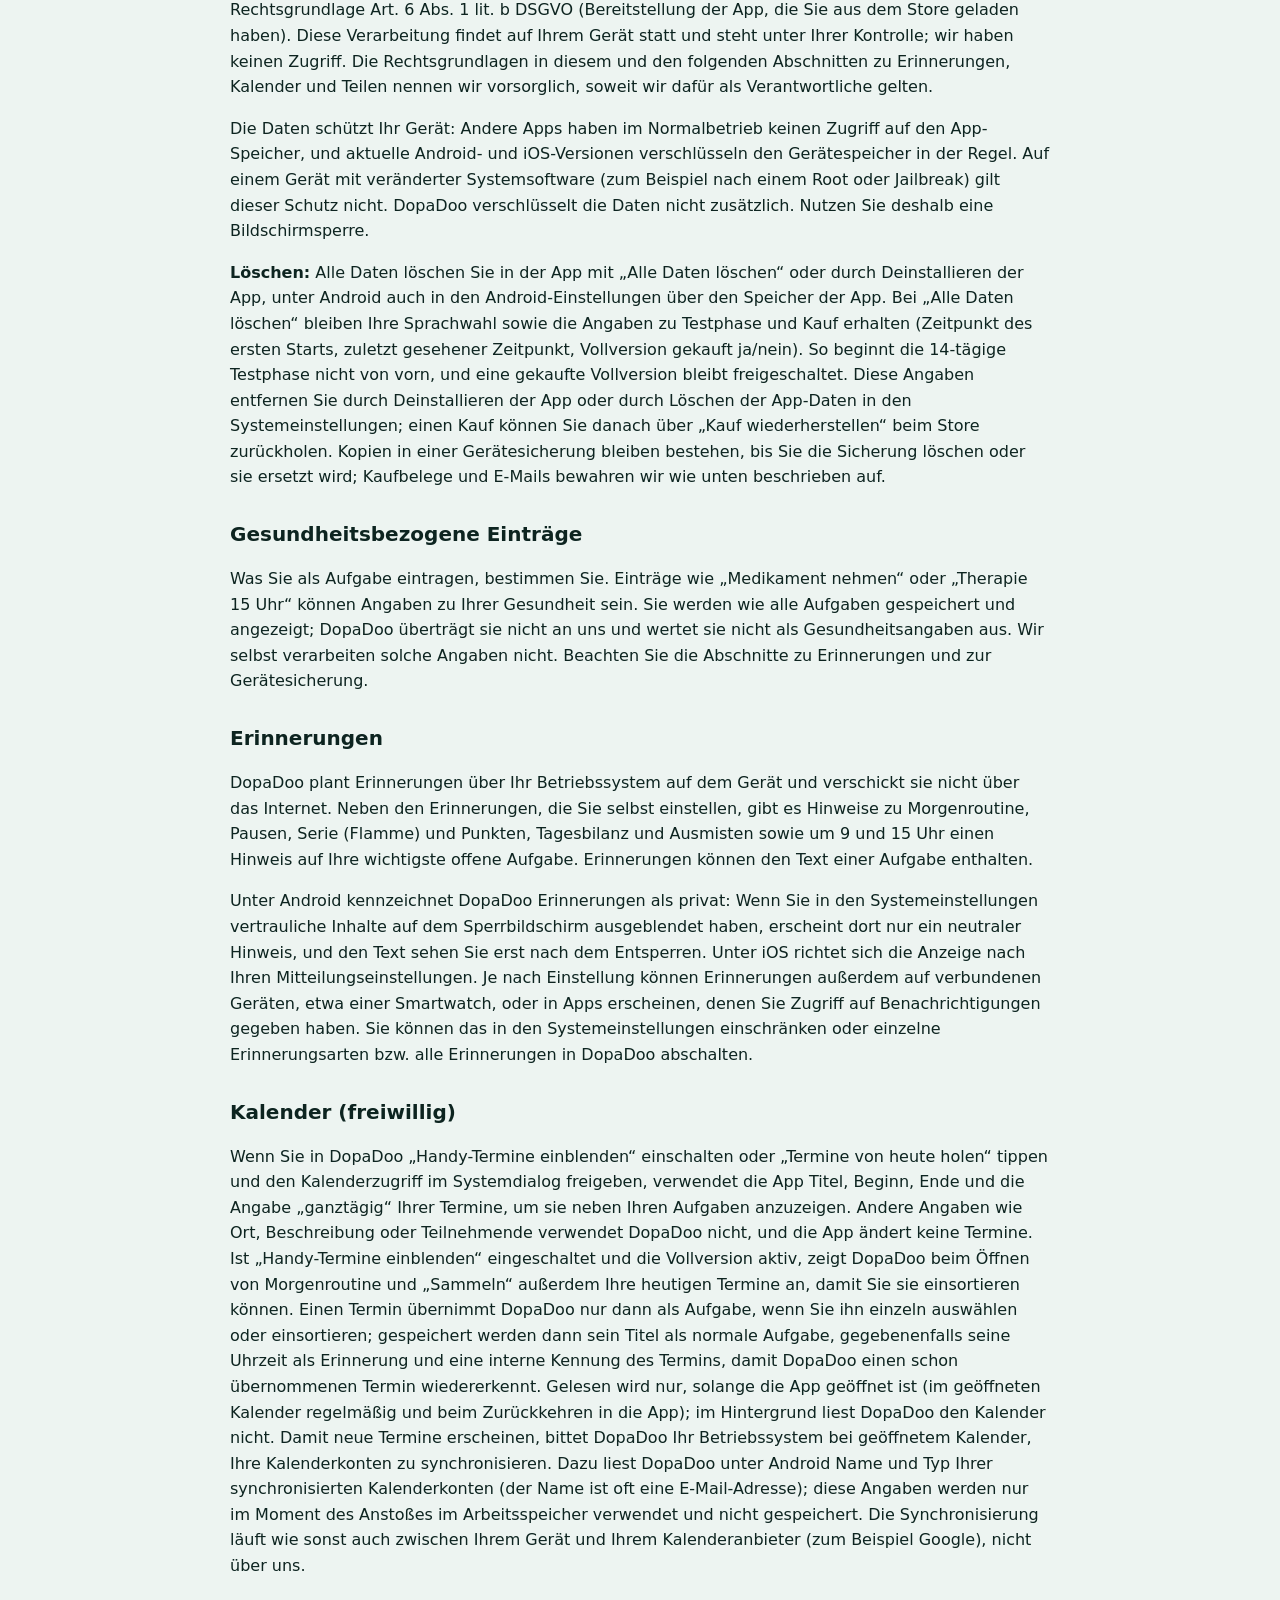
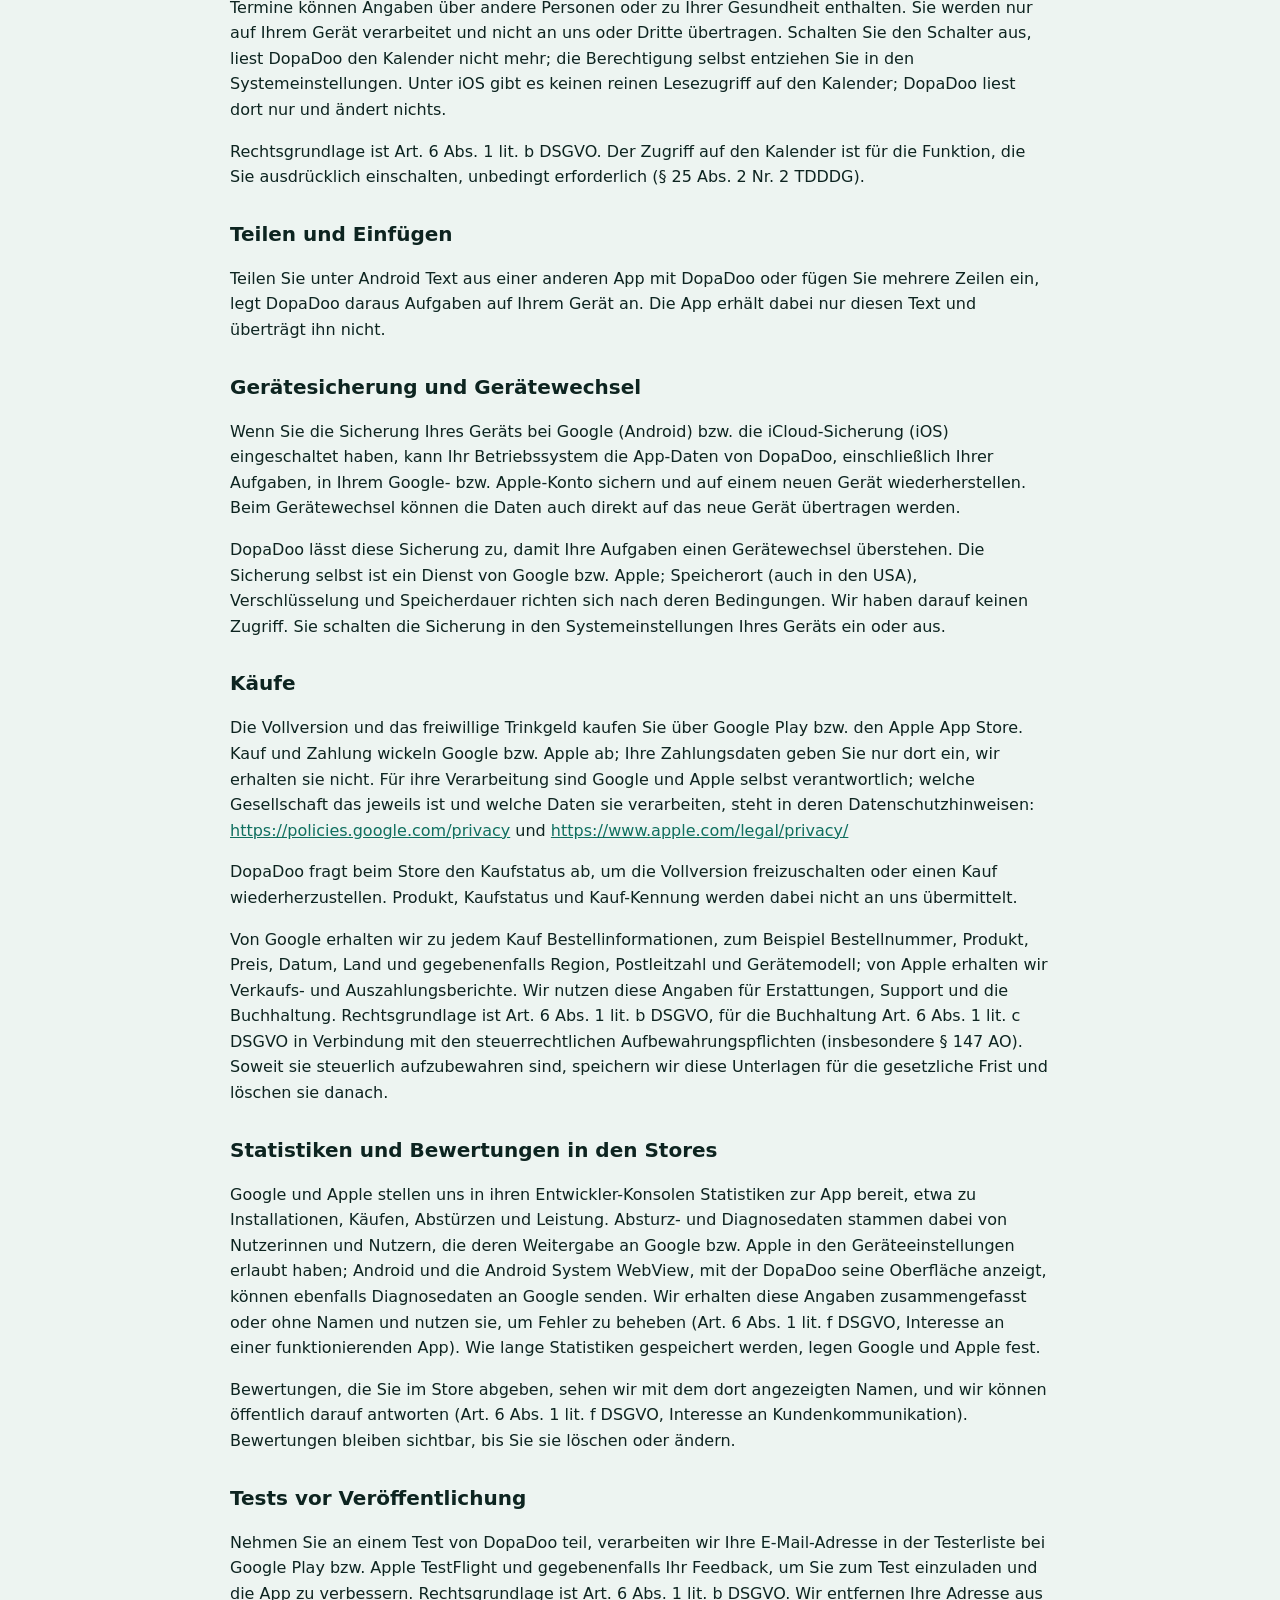
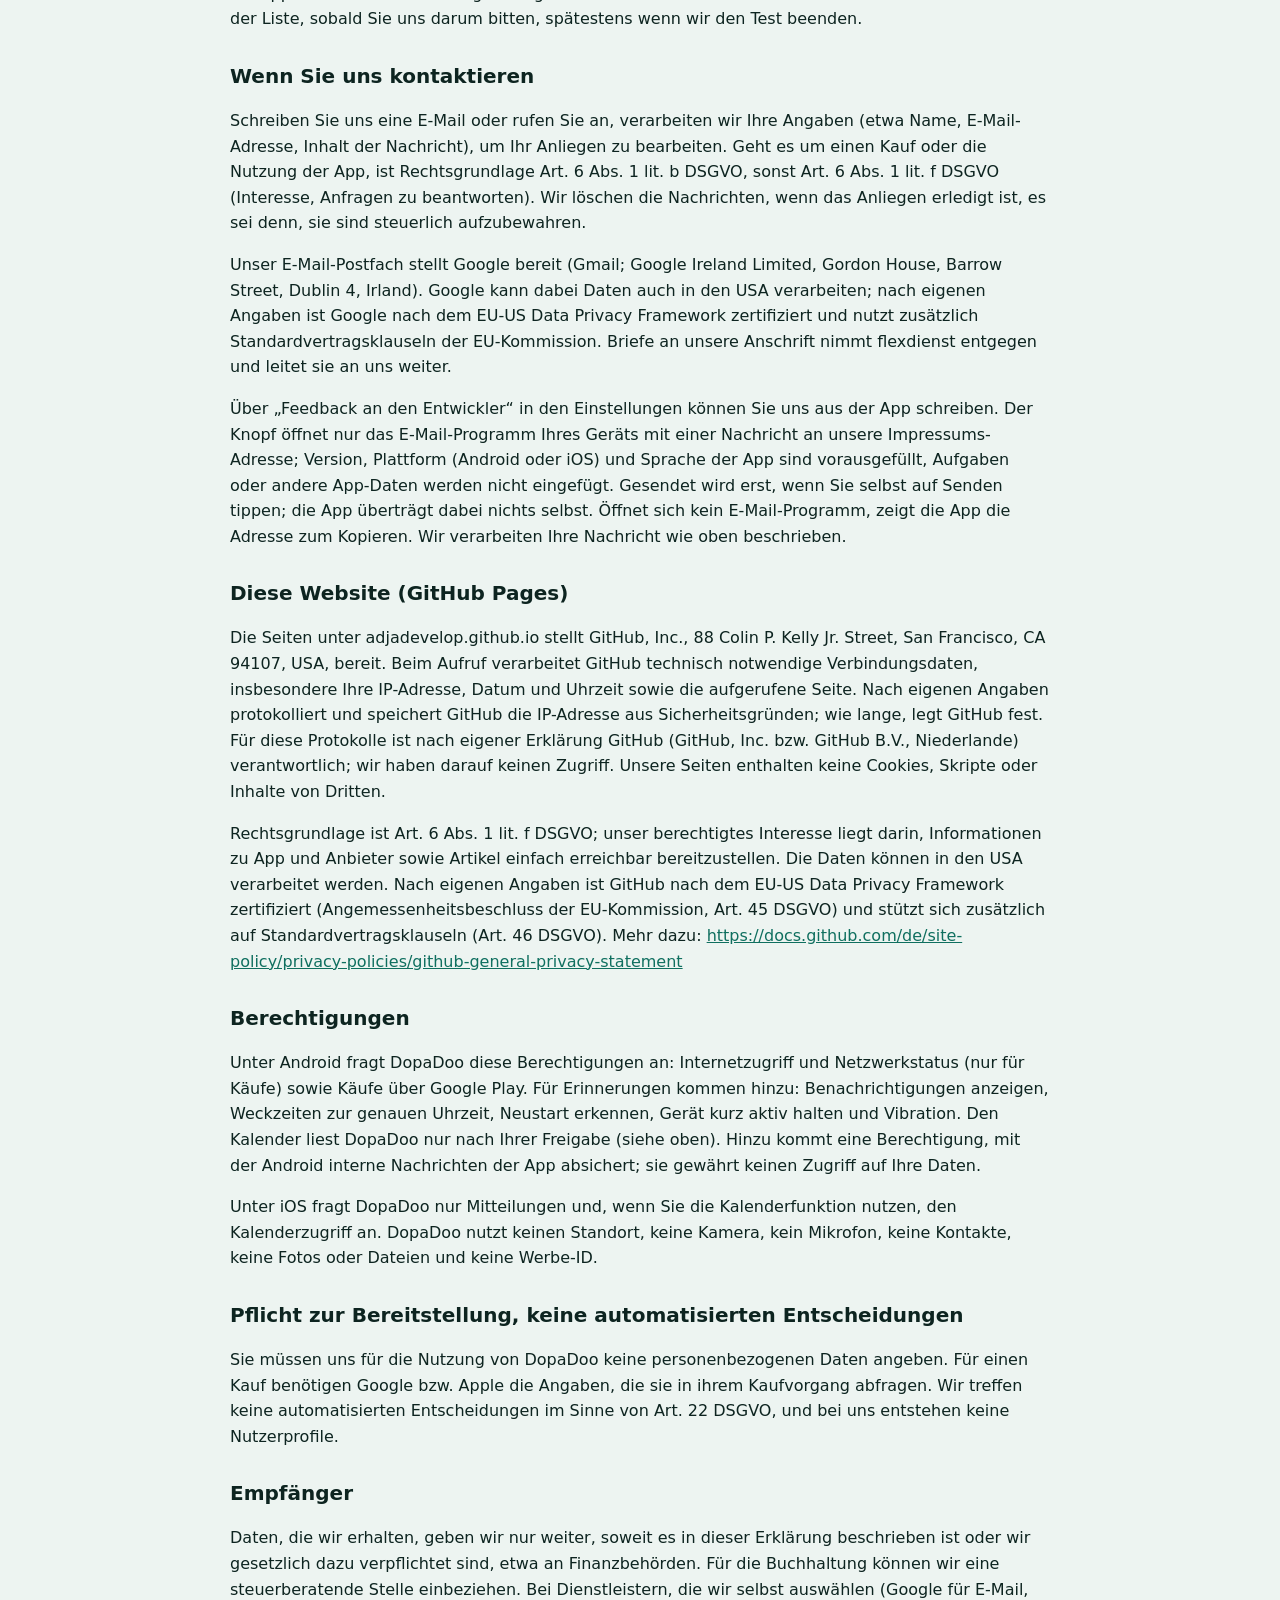
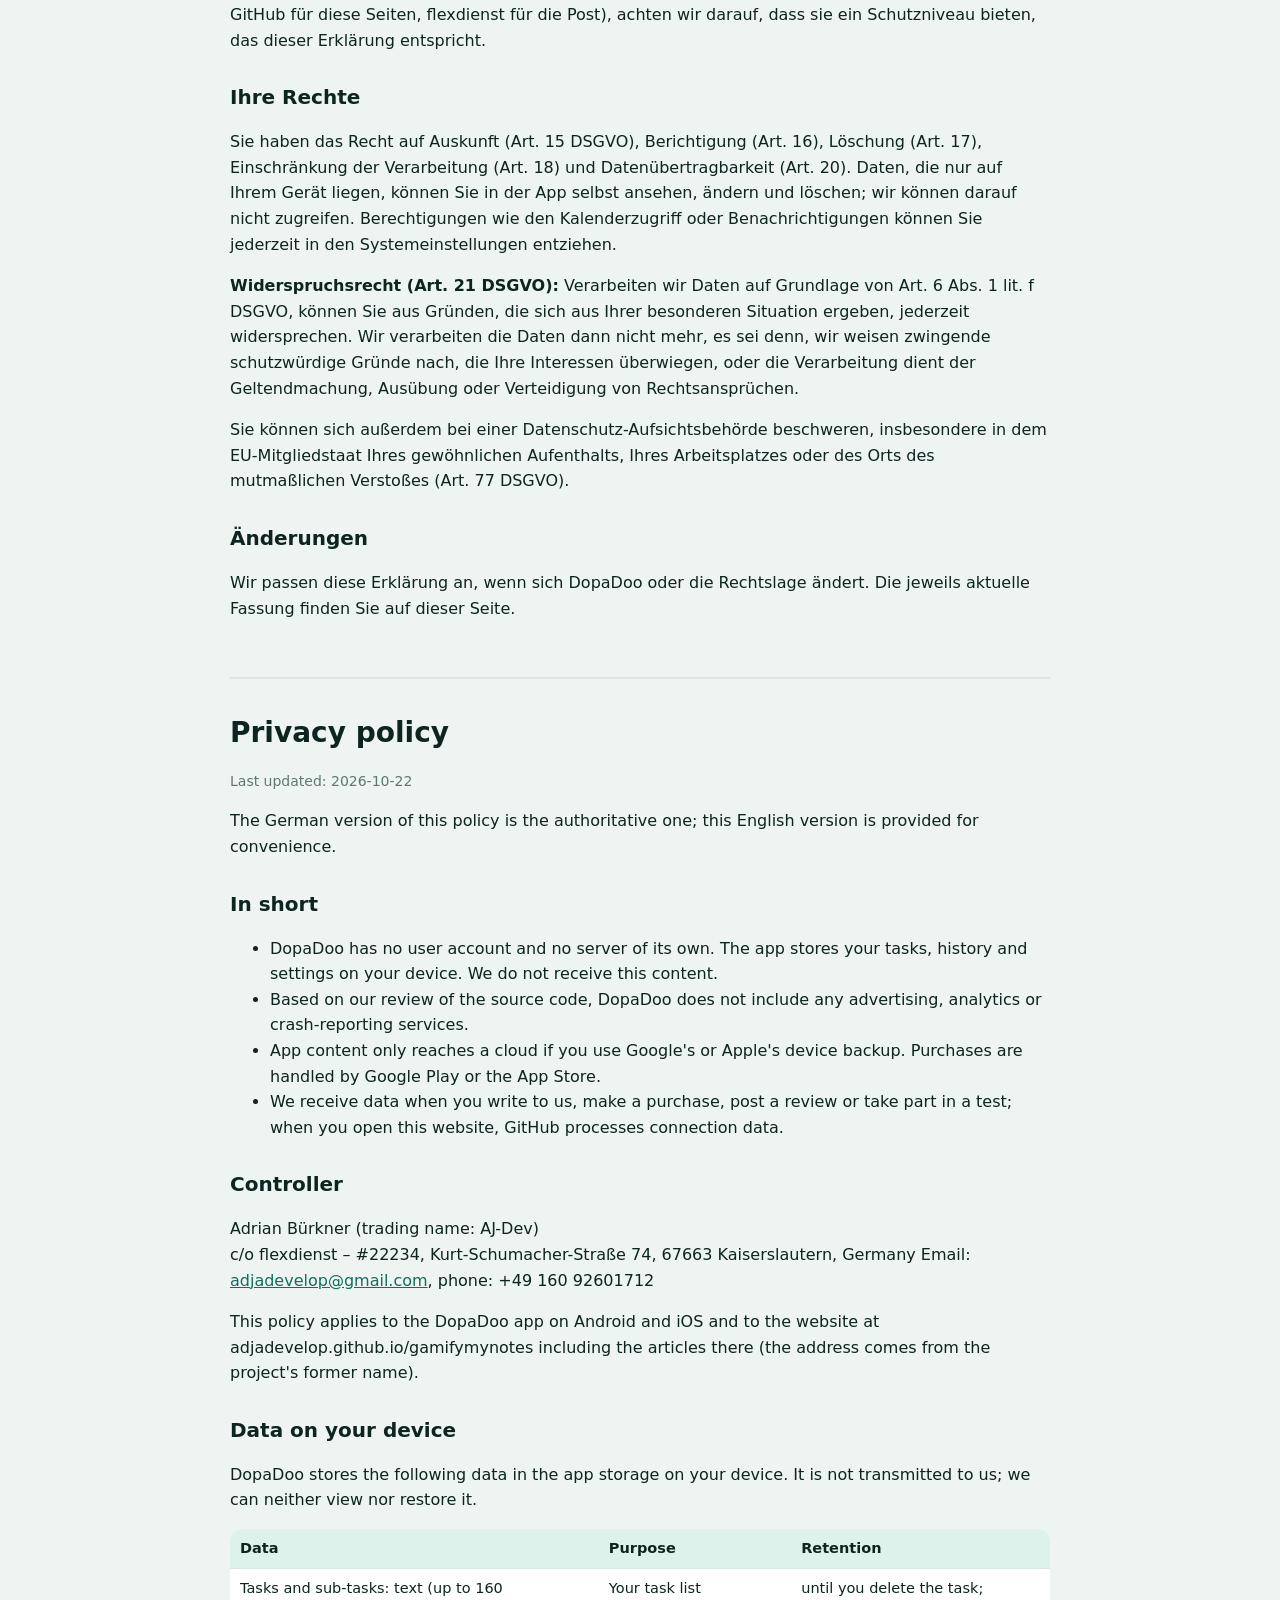
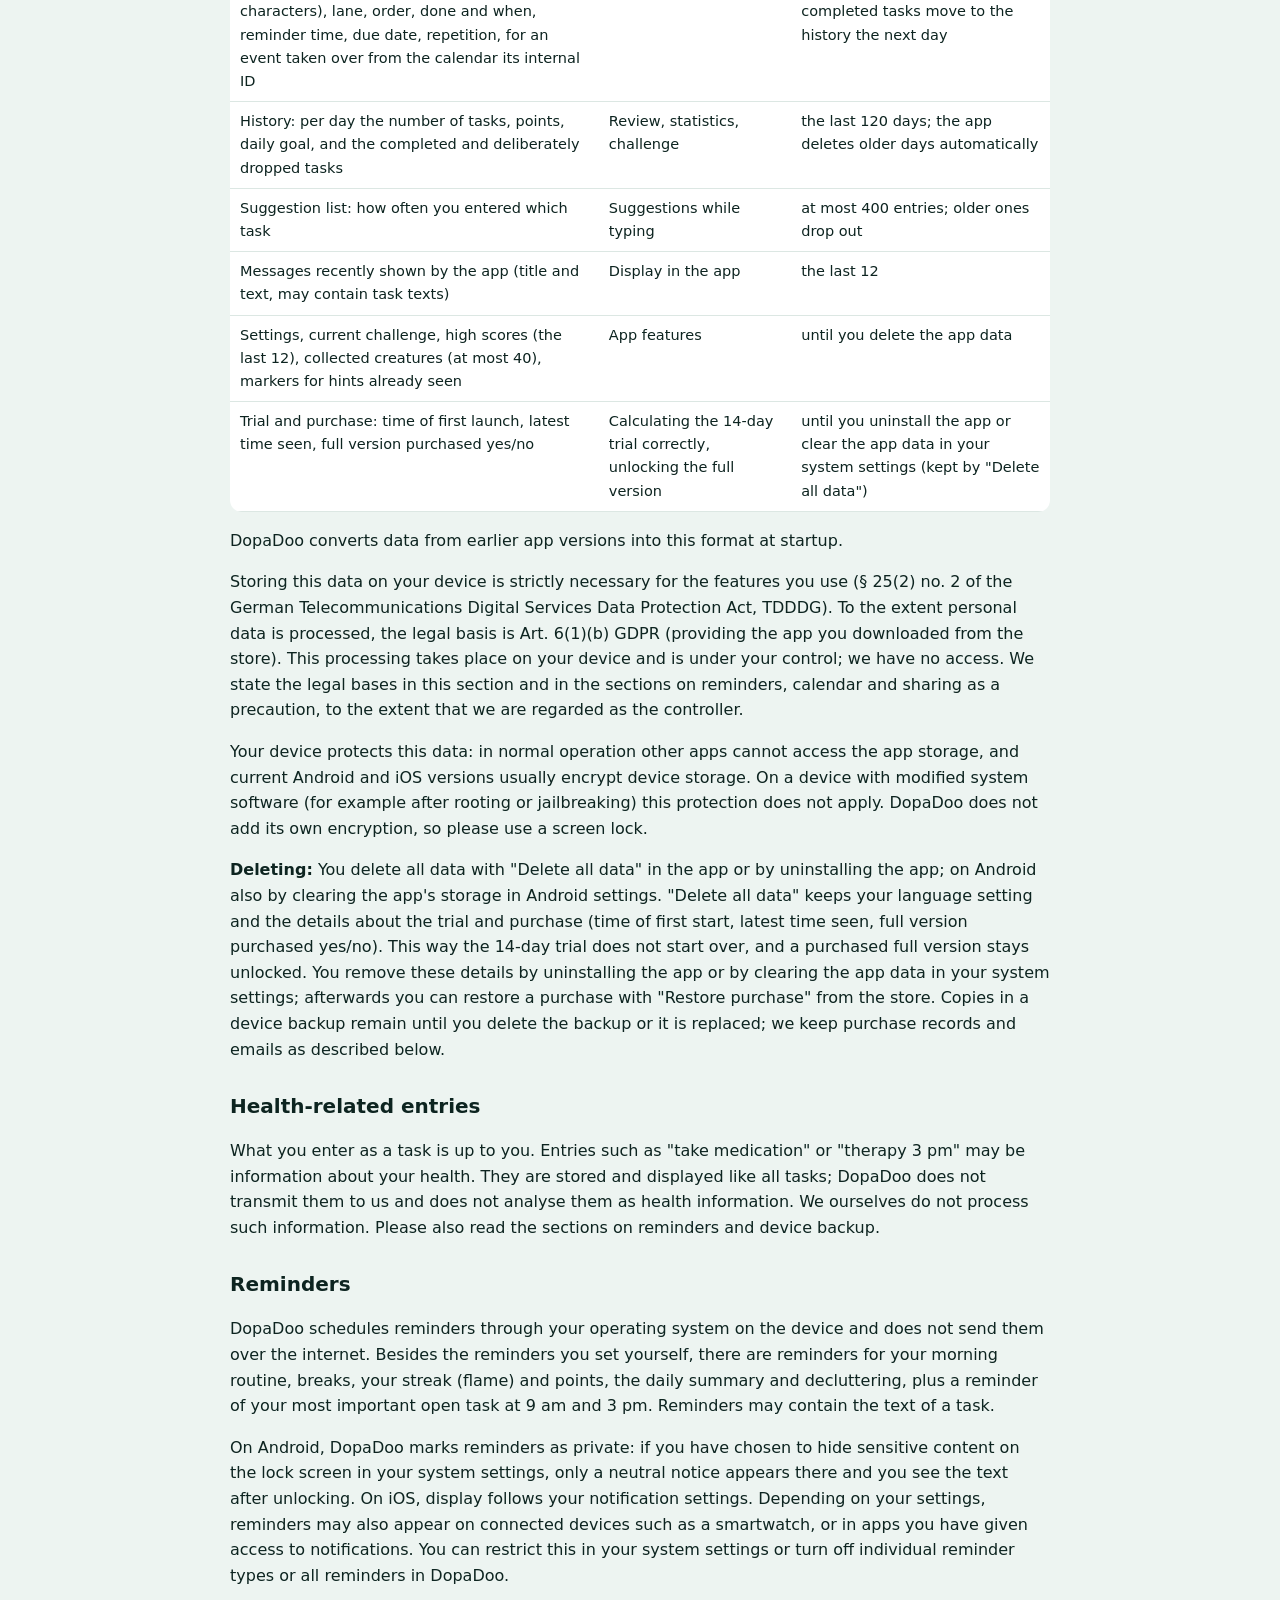
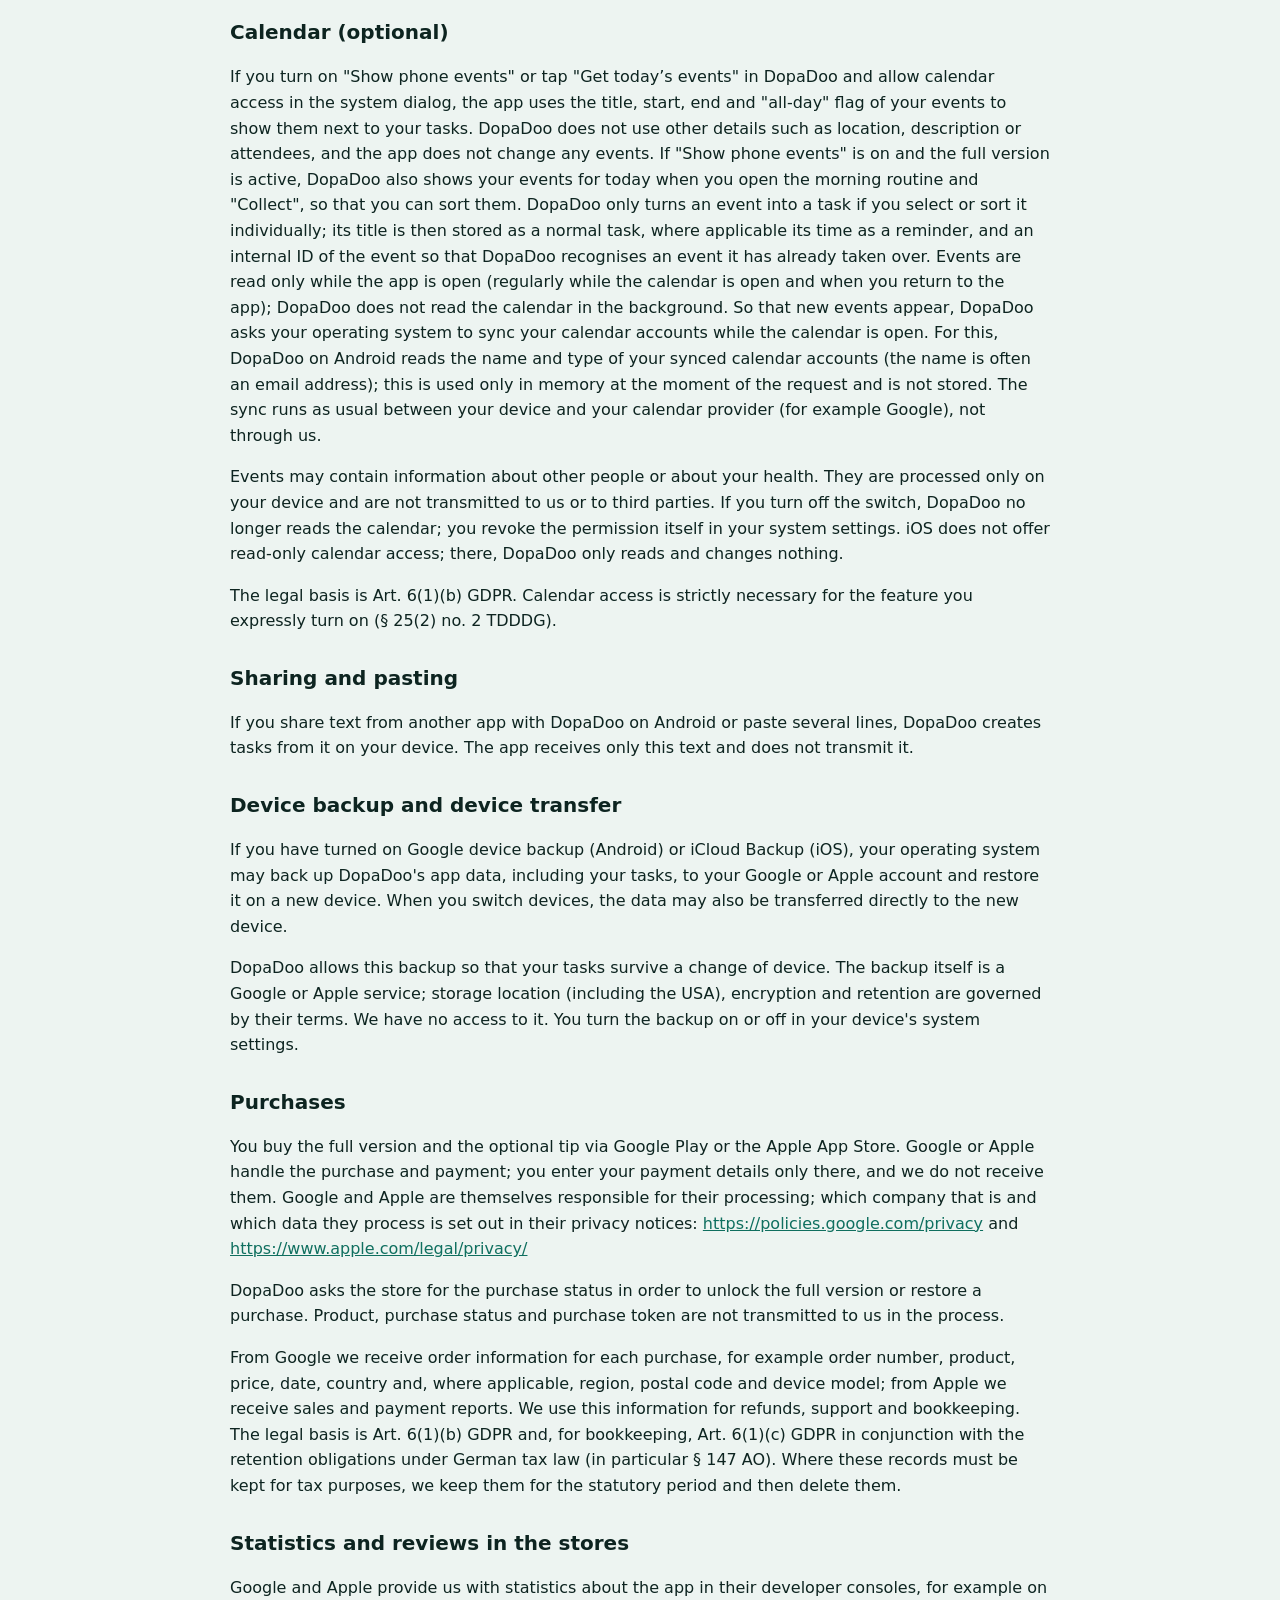
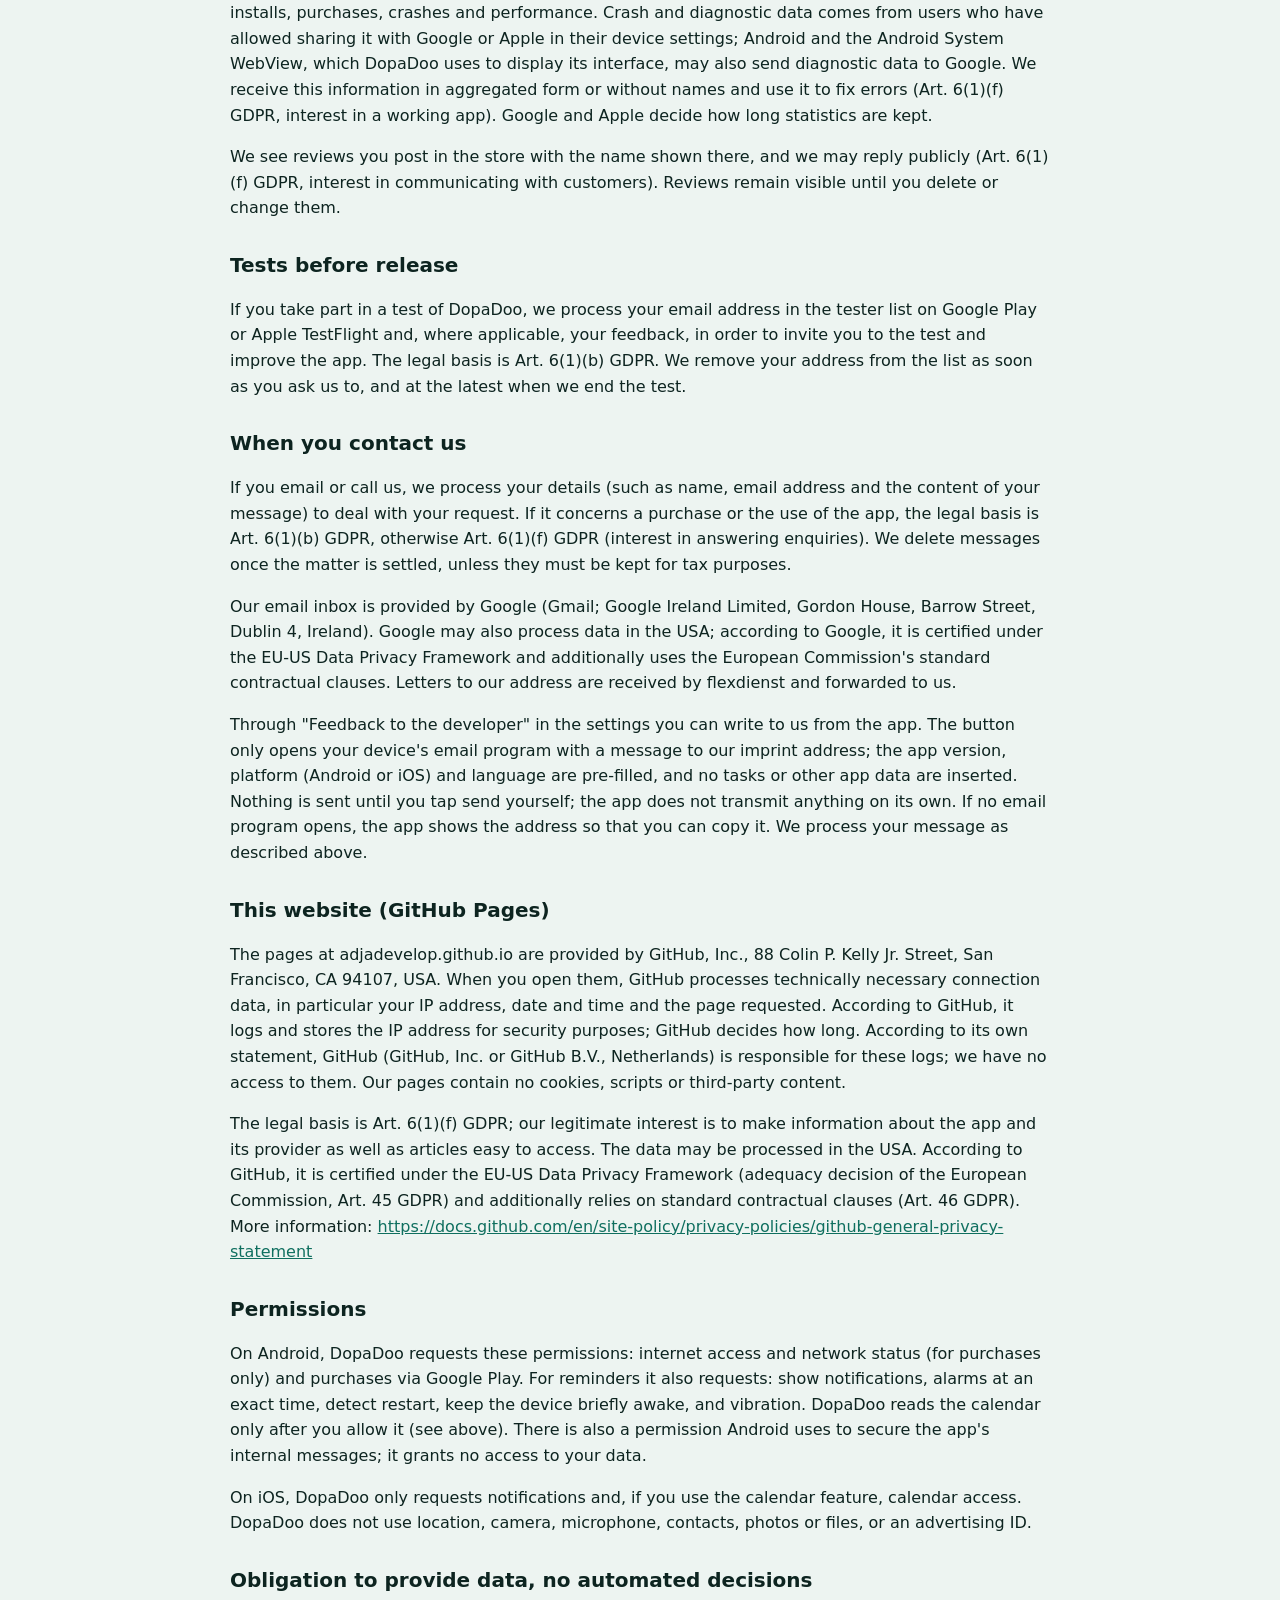
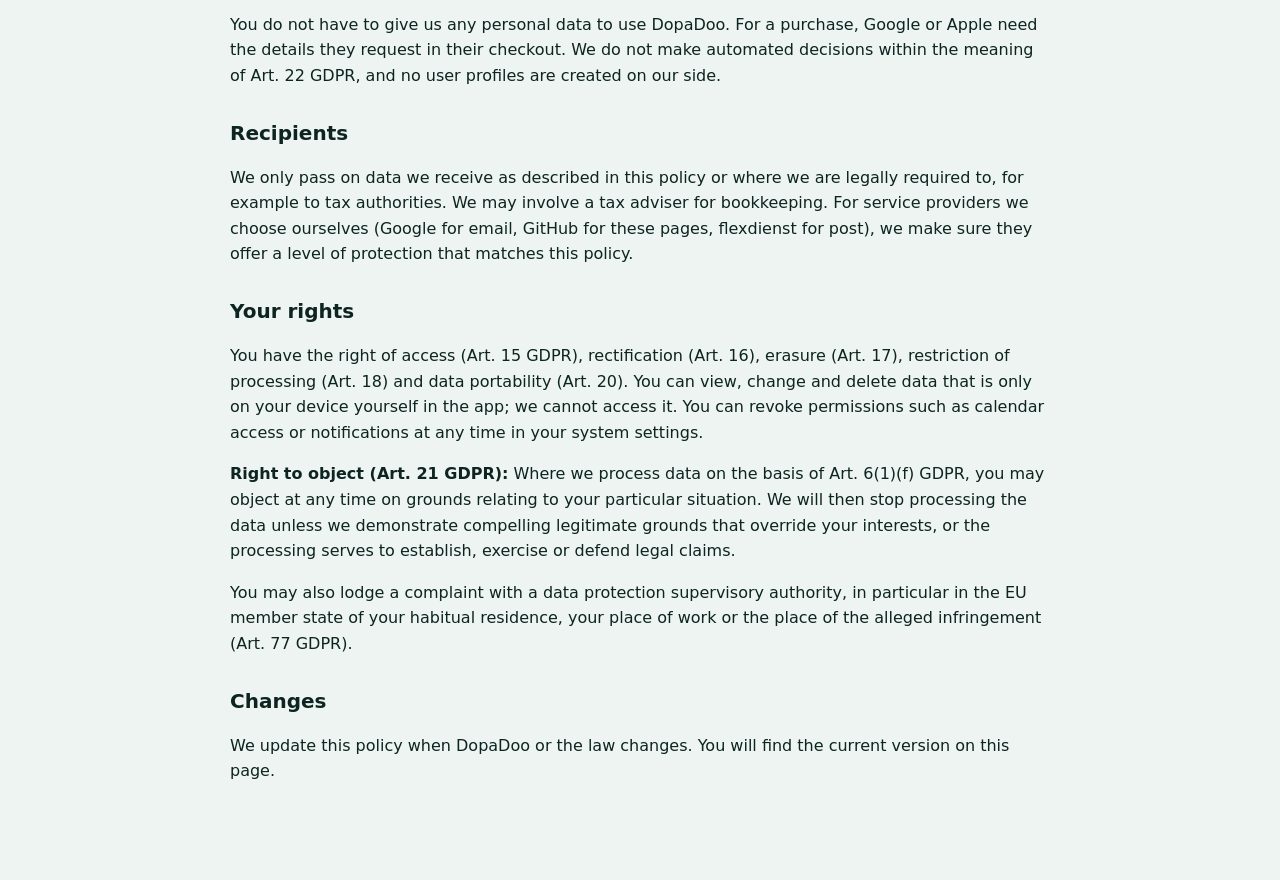
==== commit 695aa930: "Datenschutz Ersetzung G, zweites Offer 0,99 EUR in den strukturierten Daten Co-Authored-By: Claude O" ====
--- a/datenschutz.html
+++ b/datenschutz.html
@@ -15,18 +15,18 @@
 
 <section id="de" lang="de">
 <h1>Datenschutzerklärung</h1>
-<p class="muted">Stand: 17.10.2026</p>
+<p class="muted">Stand: 22.10.2026</p>
 <h2>Kurz gesagt</h2>
 <ul>
 <li>DopaDoo hat kein Nutzerkonto und keinen eigenen Server. Ihre Aufgaben, Ihr Verlauf und Ihre Einstellungen speichert die App auf Ihrem Gerät. Wir erhalten diese Inhalte nicht.</li>
 <li>DopaDoo bindet nach unserer Prüfung des Quellcodes keine Werbe-, Analyse- oder Absturzmelde-Dienste ein.</li>
 <li>Inhalte der App gelangen nur dann in eine Cloud, wenn Sie die Gerätesicherung von Google bzw. Apple nutzen. Käufe wickeln Google Play bzw. der App Store ab.</li>
-<li>Daten erhalten wir, wenn Sie uns schreiben, einen Kauf tätigen, eine Bewertung abgeben oder an einem Test teilnehmen; beim Aufruf dieser Rechtsseiten verarbeitet GitHub Verbindungsdaten.</li>
+<li>Daten erhalten wir, wenn Sie uns schreiben, einen Kauf tätigen, eine Bewertung abgeben oder an einem Test teilnehmen; beim Aufruf dieser Website verarbeitet GitHub Verbindungsdaten.</li>
 </ul>
 <h2>Verantwortlicher</h2>
 <p>Adrian Bürkner (Geschäftsbezeichnung: AJ-Dev)<br>c/o flexdienst – #22234, Kurt-Schumacher-Straße 74, 67663 Kaiserslautern, Deutschland
 E-Mail: <a href="mailto:adjadevelop@gmail.com">adjadevelop@gmail.com</a>, Telefon: +49 160 92601712</p>
-<p>Diese Erklärung gilt für die App DopaDoo unter Android und iOS und für die Rechtsseiten unter adjadevelop.github.io/gamifymynotes (die Adresse stammt aus dem früheren Projektnamen).</p>
+<p>Diese Erklärung gilt für die App DopaDoo unter Android und iOS und für die Website unter adjadevelop.github.io/gamifymynotes einschließlich der dortigen Artikel (die Adresse stammt aus dem früheren Projektnamen).</p>
 <h2>Daten auf Ihrem Gerät</h2>
 <p>DopaDoo speichert die folgenden Daten im App-Speicher Ihres Geräts. Sie werden nicht an uns übermittelt; wir können sie weder einsehen noch wiederherstellen.</p>
 <table>
@@ -101,9 +101,9 @@
 <p>Schreiben Sie uns eine E-Mail oder rufen Sie an, verarbeiten wir Ihre Angaben (etwa Name, E-Mail-Adresse, Inhalt der Nachricht), um Ihr Anliegen zu bearbeiten. Geht es um einen Kauf oder die Nutzung der App, ist Rechtsgrundlage Art. 6 Abs. 1 lit. b DSGVO, sonst Art. 6 Abs. 1 lit. f DSGVO (Interesse, Anfragen zu beantworten). Wir löschen die Nachrichten, wenn das Anliegen erledigt ist, es sei denn, sie sind steuerlich aufzubewahren.</p>
 <p>Unser E-Mail-Postfach stellt Google bereit (Gmail; Google Ireland Limited, Gordon House, Barrow Street, Dublin 4, Irland). Google kann dabei Daten auch in den USA verarbeiten; nach eigenen Angaben ist Google nach dem EU-US Data Privacy Framework zertifiziert und nutzt zusätzlich Standardvertragsklauseln der EU-Kommission. Briefe an unsere Anschrift nimmt flexdienst entgegen und leitet sie an uns weiter.</p>
 <p>Über „Feedback an den Entwickler“ in den Einstellungen können Sie uns aus der App schreiben. Der Knopf öffnet nur das E-Mail-Programm Ihres Geräts mit einer Nachricht an unsere Impressums-Adresse; Version, Plattform (Android oder iOS) und Sprache der App sind vorausgefüllt, Aufgaben oder andere App-Daten werden nicht eingefügt. Gesendet wird erst, wenn Sie selbst auf Senden tippen; die App überträgt dabei nichts selbst. Öffnet sich kein E-Mail-Programm, zeigt die App die Adresse zum Kopieren. Wir verarbeiten Ihre Nachricht wie oben beschrieben.</p>
-<h2>Diese Rechtsseiten (GitHub Pages)</h2>
+<h2>Diese Website (GitHub Pages)</h2>
 <p>Die Seiten unter adjadevelop.github.io stellt GitHub, Inc., 88 Colin P. Kelly Jr. Street, San Francisco, CA 94107, USA, bereit. Beim Aufruf verarbeitet GitHub technisch notwendige Verbindungsdaten, insbesondere Ihre IP-Adresse, Datum und Uhrzeit sowie die aufgerufene Seite. Nach eigenen Angaben protokolliert und speichert GitHub die IP-Adresse aus Sicherheitsgründen; wie lange, legt GitHub fest. Für diese Protokolle ist nach eigener Erklärung GitHub (GitHub, Inc. bzw. GitHub B.V., Niederlande) verantwortlich; wir haben darauf keinen Zugriff. Unsere Seiten enthalten keine Cookies, Skripte oder Inhalte von Dritten.</p>
-<p>Rechtsgrundlage ist Art. 6 Abs. 1 lit. f DSGVO; unser berechtigtes Interesse liegt darin, die Pflichtinformationen zu App und Anbieter einfach erreichbar bereitzustellen. Die Daten können in den USA verarbeitet werden. Nach eigenen Angaben ist GitHub nach dem EU-US Data Privacy Framework zertifiziert (Angemessenheitsbeschluss der EU-Kommission, Art. 45 DSGVO) und stützt sich zusätzlich auf Standardvertragsklauseln (Art. 46 DSGVO). Mehr dazu: <a href="https://docs.github.com/de/site-policy/privacy-policies/github-general-privacy-statement">https://docs.github.com/de/site-policy/privacy-policies/github-general-privacy-statement</a></p>
+<p>Rechtsgrundlage ist Art. 6 Abs. 1 lit. f DSGVO; unser berechtigtes Interesse liegt darin, Informationen zu App und Anbieter sowie Artikel einfach erreichbar bereitzustellen. Die Daten können in den USA verarbeitet werden. Nach eigenen Angaben ist GitHub nach dem EU-US Data Privacy Framework zertifiziert (Angemessenheitsbeschluss der EU-Kommission, Art. 45 DSGVO) und stützt sich zusätzlich auf Standardvertragsklauseln (Art. 46 DSGVO). Mehr dazu: <a href="https://docs.github.com/de/site-policy/privacy-policies/github-general-privacy-statement">https://docs.github.com/de/site-policy/privacy-policies/github-general-privacy-statement</a></p>
 <h2>Berechtigungen</h2>
 <p>Unter Android fragt DopaDoo diese Berechtigungen an: Internetzugriff und Netzwerkstatus (nur für Käufe) sowie Käufe über Google Play. Für Erinnerungen kommen hinzu: Benachrichtigungen anzeigen, Weckzeiten zur genauen Uhrzeit, Neustart erkennen, Gerät kurz aktiv halten und Vibration. Den Kalender liest DopaDoo nur nach Ihrer Freigabe (siehe oben). Hinzu kommt eine Berechtigung, mit der Android interne Nachrichten der App absichert; sie gewährt keinen Zugriff auf Ihre Daten.</p>
 <p>Unter iOS fragt DopaDoo nur Mitteilungen und, wenn Sie die Kalenderfunktion nutzen, den Kalenderzugriff an. DopaDoo nutzt keinen Standort, keine Kamera, kein Mikrofon, keine Kontakte, keine Fotos oder Dateien und keine Werbe-ID.</p>
@@ -121,19 +121,19 @@
 
 <section id="en" lang="en">
 <h1>Privacy policy</h1>
-<p class="muted">Last updated: 2026-10-17</p>
+<p class="muted">Last updated: 2026-10-22</p>
 <p>The German version of this policy is the authoritative one; this English version is provided for convenience.</p>
 <h2>In short</h2>
 <ul>
 <li>DopaDoo has no user account and no server of its own. The app stores your tasks, history and settings on your device. We do not receive this content.</li>
 <li>Based on our review of the source code, DopaDoo does not include any advertising, analytics or crash-reporting services.</li>
 <li>App content only reaches a cloud if you use Google's or Apple's device backup. Purchases are handled by Google Play or the App Store.</li>
-<li>We receive data when you write to us, make a purchase, post a review or take part in a test; when you open these legal pages, GitHub processes connection data.</li>
+<li>We receive data when you write to us, make a purchase, post a review or take part in a test; when you open this website, GitHub processes connection data.</li>
 </ul>
 <h2>Controller</h2>
 <p>Adrian Bürkner (trading name: AJ-Dev)<br>c/o flexdienst – #22234, Kurt-Schumacher-Straße 74, 67663 Kaiserslautern, Germany
 Email: <a href="mailto:adjadevelop@gmail.com">adjadevelop@gmail.com</a>, phone: +49 160 92601712</p>
-<p>This policy applies to the DopaDoo app on Android and iOS and to the legal pages at adjadevelop.github.io/gamifymynotes (the address comes from the project's former name).</p>
+<p>This policy applies to the DopaDoo app on Android and iOS and to the website at adjadevelop.github.io/gamifymynotes including the articles there (the address comes from the project's former name).</p>
 <h2>Data on your device</h2>
 <p>DopaDoo stores the following data in the app storage on your device. It is not transmitted to us; we can neither view nor restore it.</p>
 <table>
@@ -208,9 +208,9 @@
 <p>If you email or call us, we process your details (such as name, email address and the content of your message) to deal with your request. If it concerns a purchase or the use of the app, the legal basis is Art. 6(1)(b) GDPR, otherwise Art. 6(1)(f) GDPR (interest in answering enquiries). We delete messages once the matter is settled, unless they must be kept for tax purposes.</p>
 <p>Our email inbox is provided by Google (Gmail; Google Ireland Limited, Gordon House, Barrow Street, Dublin 4, Ireland). Google may also process data in the USA; according to Google, it is certified under the EU-US Data Privacy Framework and additionally uses the European Commission's standard contractual clauses. Letters to our address are received by flexdienst and forwarded to us.</p>
 <p>Through "Feedback to the developer" in the settings you can write to us from the app. The button only opens your device's email program with a message to our imprint address; the app version, platform (Android or iOS) and language are pre-filled, and no tasks or other app data are inserted. Nothing is sent until you tap send yourself; the app does not transmit anything on its own. If no email program opens, the app shows the address so that you can copy it. We process your message as described above.</p>
-<h2>These legal pages (GitHub Pages)</h2>
+<h2>This website (GitHub Pages)</h2>
 <p>The pages at adjadevelop.github.io are provided by GitHub, Inc., 88 Colin P. Kelly Jr. Street, San Francisco, CA 94107, USA. When you open them, GitHub processes technically necessary connection data, in particular your IP address, date and time and the page requested. According to GitHub, it logs and stores the IP address for security purposes; GitHub decides how long. According to its own statement, GitHub (GitHub, Inc. or GitHub B.V., Netherlands) is responsible for these logs; we have no access to them. Our pages contain no cookies, scripts or third-party content.</p>
-<p>The legal basis is Art. 6(1)(f) GDPR; our legitimate interest is to make the mandatory information about the app and its provider easy to access. The data may be processed in the USA. According to GitHub, it is certified under the EU-US Data Privacy Framework (adequacy decision of the European Commission, Art. 45 GDPR) and additionally relies on standard contractual clauses (Art. 46 GDPR). More information: <a href="https://docs.github.com/en/site-policy/privacy-policies/github-general-privacy-statement">https://docs.github.com/en/site-policy/privacy-policies/github-general-privacy-statement</a></p>
+<p>The legal basis is Art. 6(1)(f) GDPR; our legitimate interest is to make information about the app and its provider as well as articles easy to access. The data may be processed in the USA. According to GitHub, it is certified under the EU-US Data Privacy Framework (adequacy decision of the European Commission, Art. 45 GDPR) and additionally relies on standard contractual clauses (Art. 46 GDPR). More information: <a href="https://docs.github.com/en/site-policy/privacy-policies/github-general-privacy-statement">https://docs.github.com/en/site-policy/privacy-policies/github-general-privacy-statement</a></p>
 <h2>Permissions</h2>
 <p>On Android, DopaDoo requests these permissions: internet access and network status (for purchases only) and purchases via Google Play. For reminders it also requests: show notifications, alarms at an exact time, detect restart, keep the device briefly awake, and vibration. DopaDoo reads the calendar only after you allow it (see above). There is also a permission Android uses to secure the app's internal messages; it grants no access to your data.</p>
 <p>On iOS, DopaDoo only requests notifications and, if you use the calendar feature, calendar access. DopaDoo does not use location, camera, microphone, contacts, photos or files, or an advertising ID.</p>
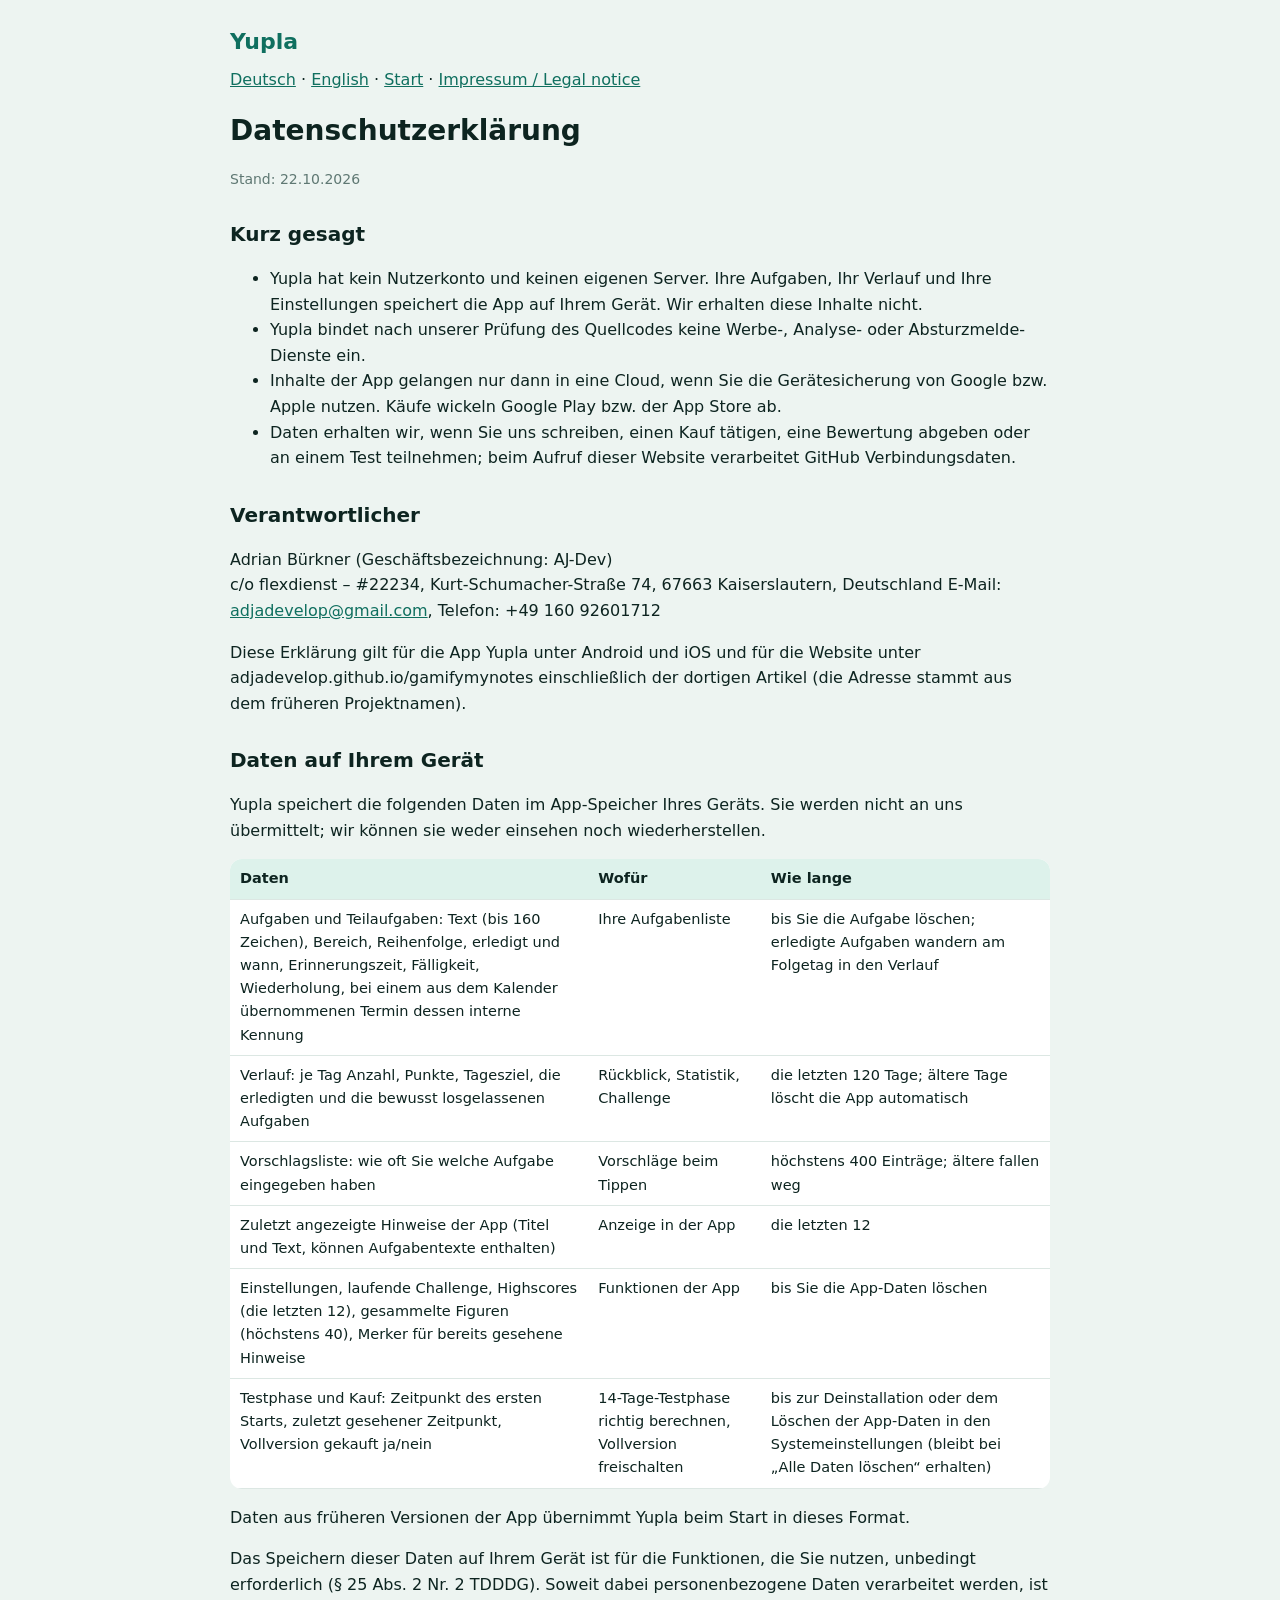
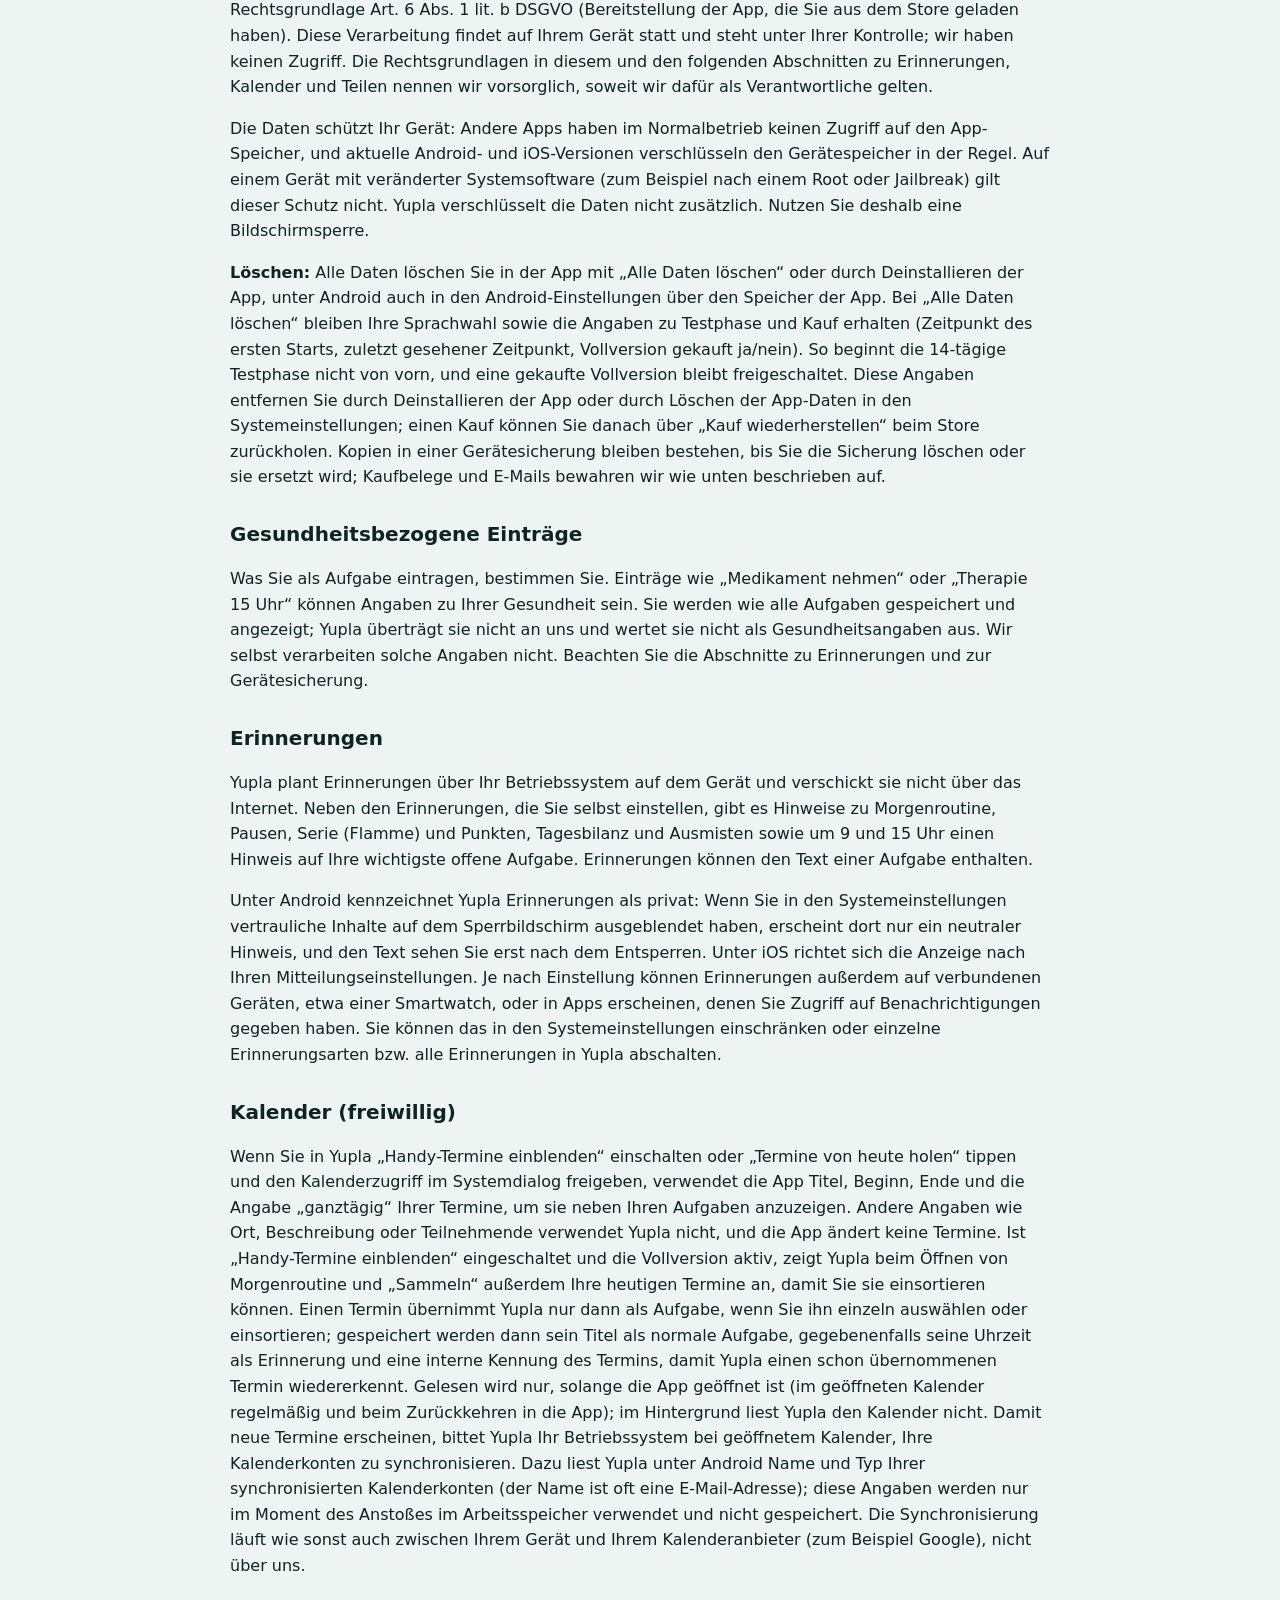
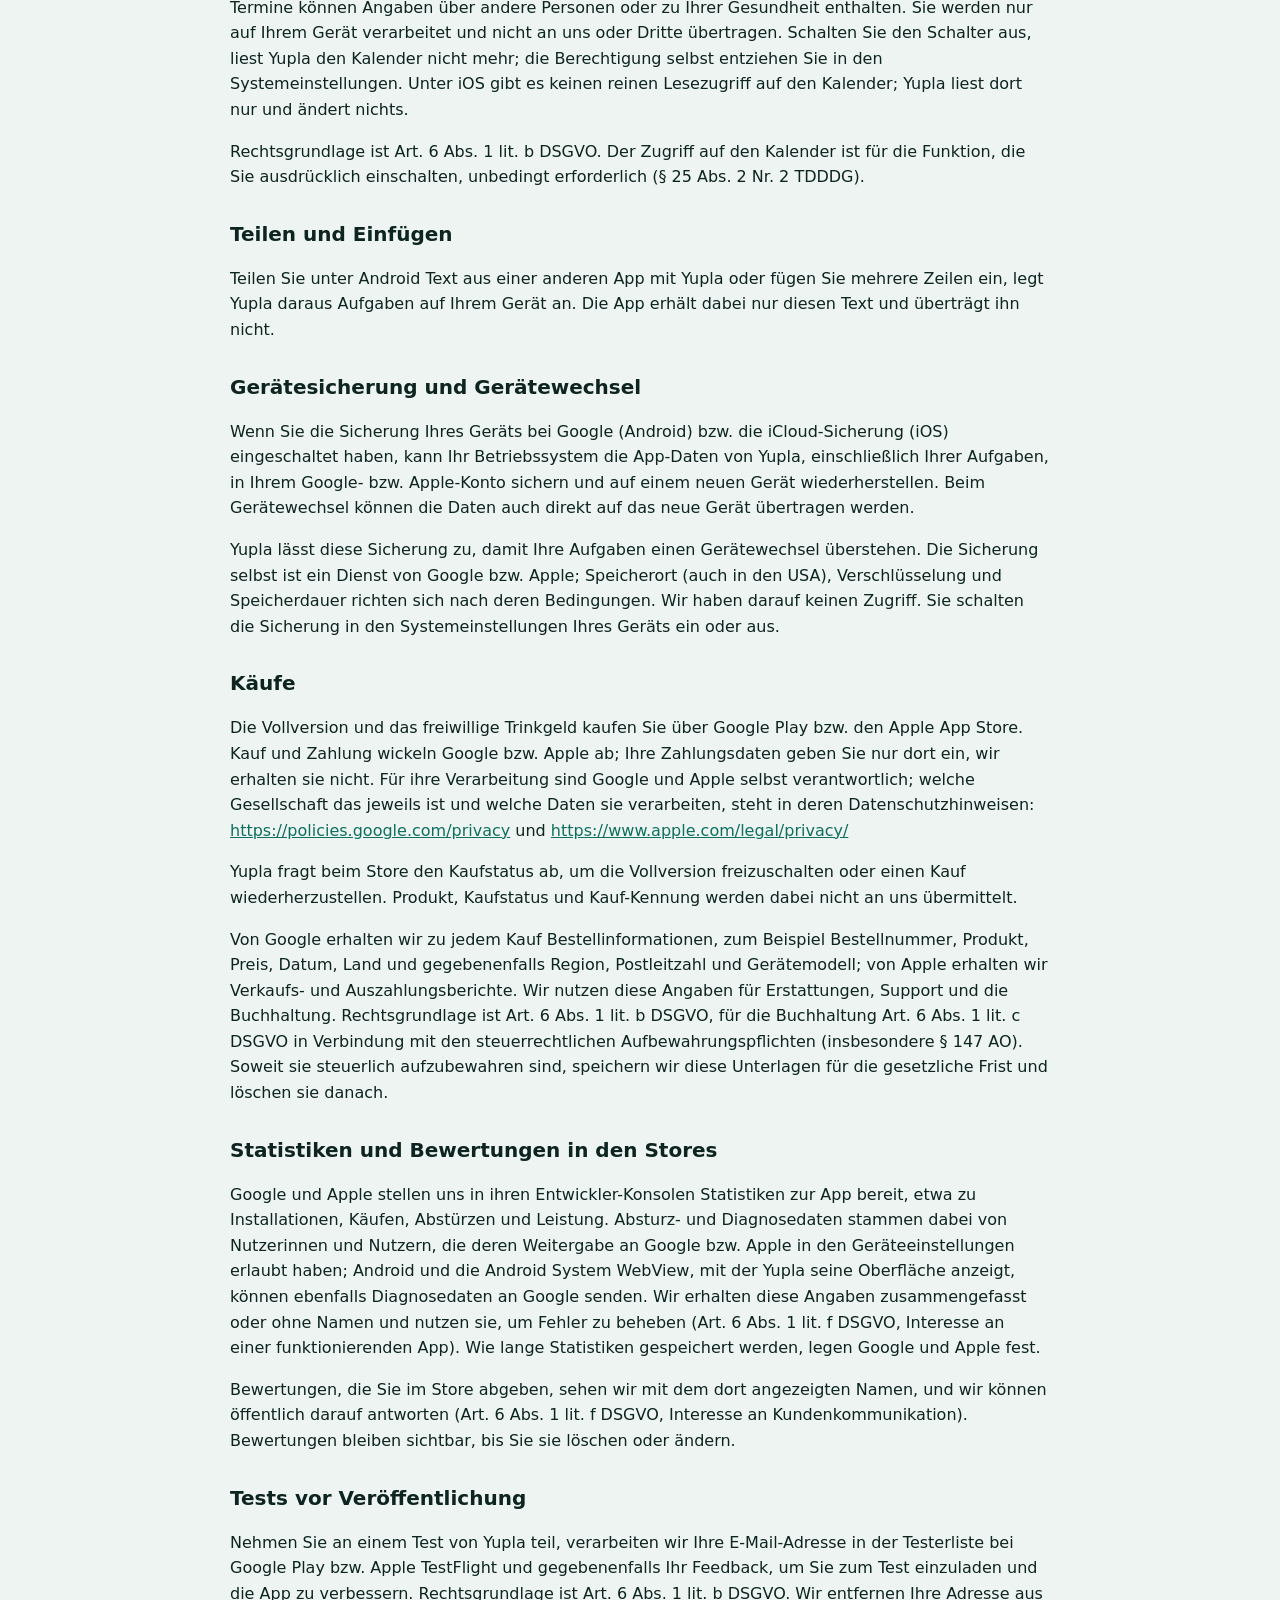
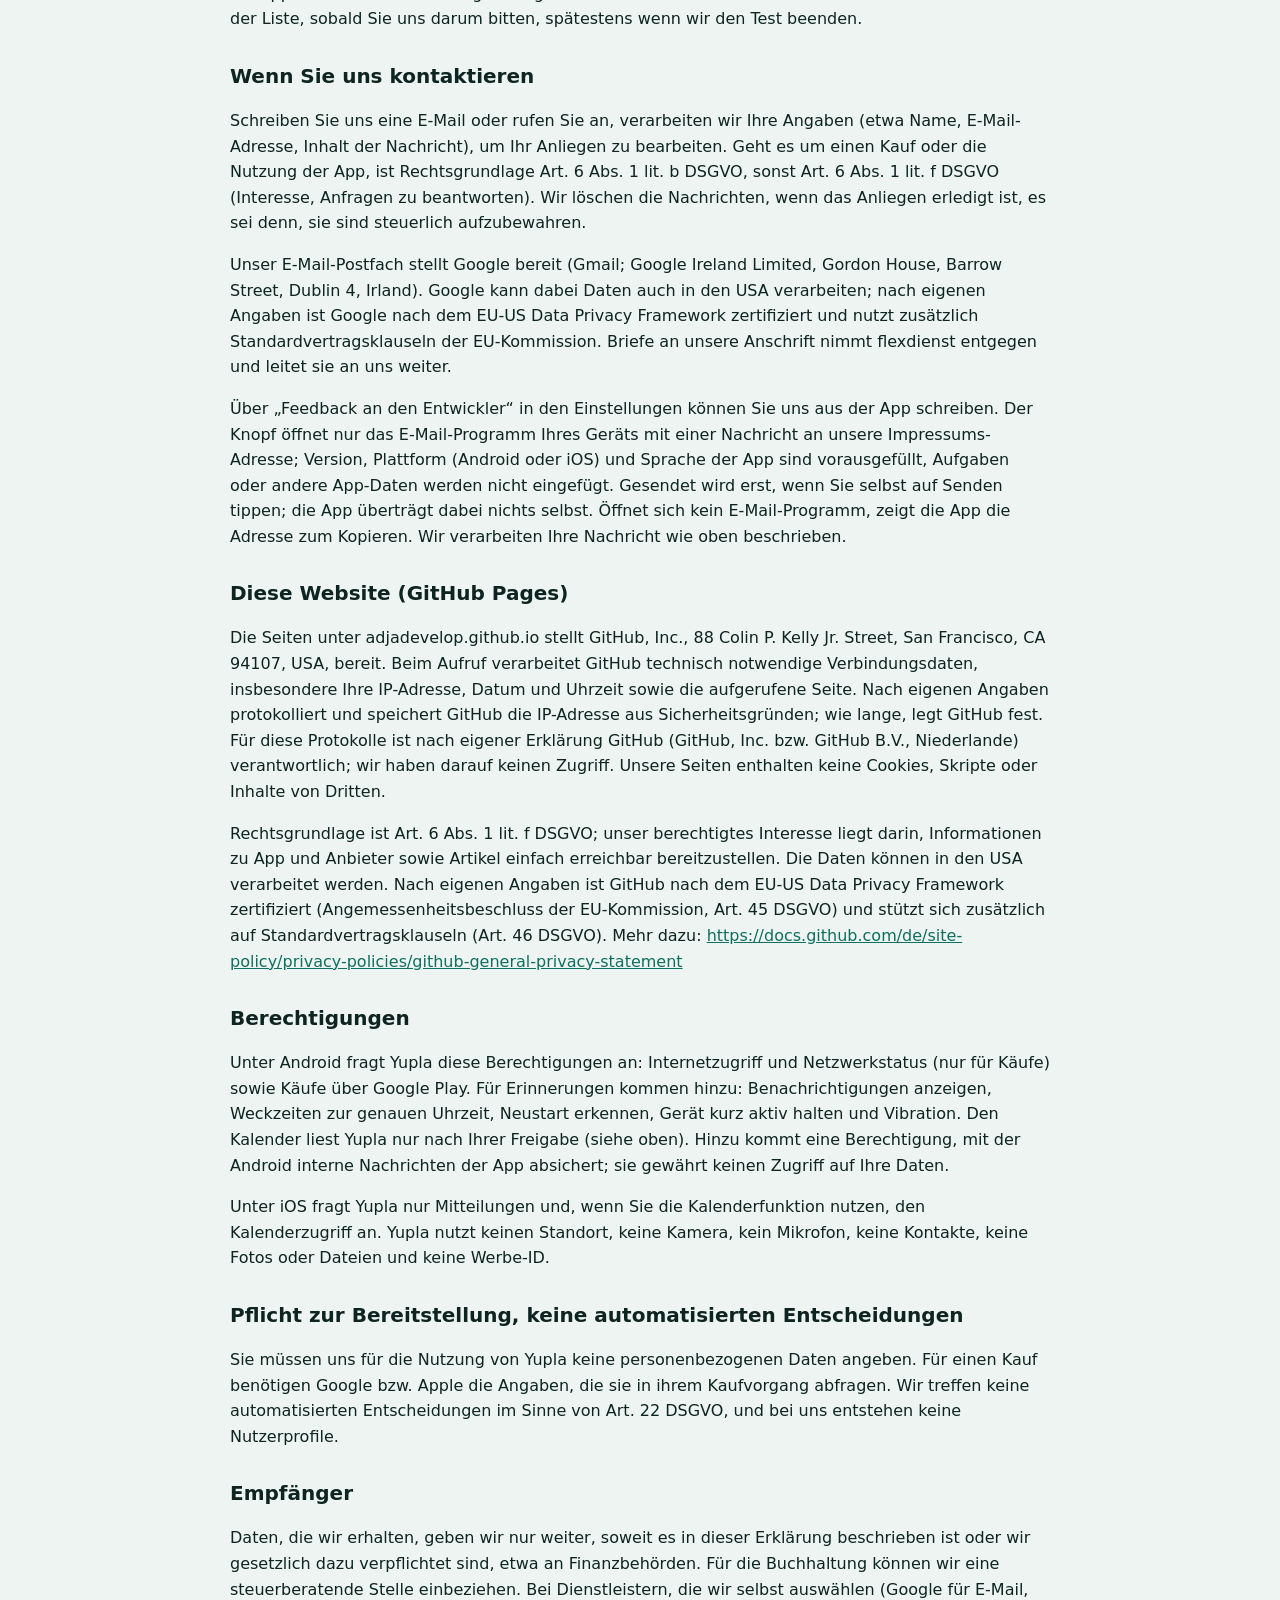
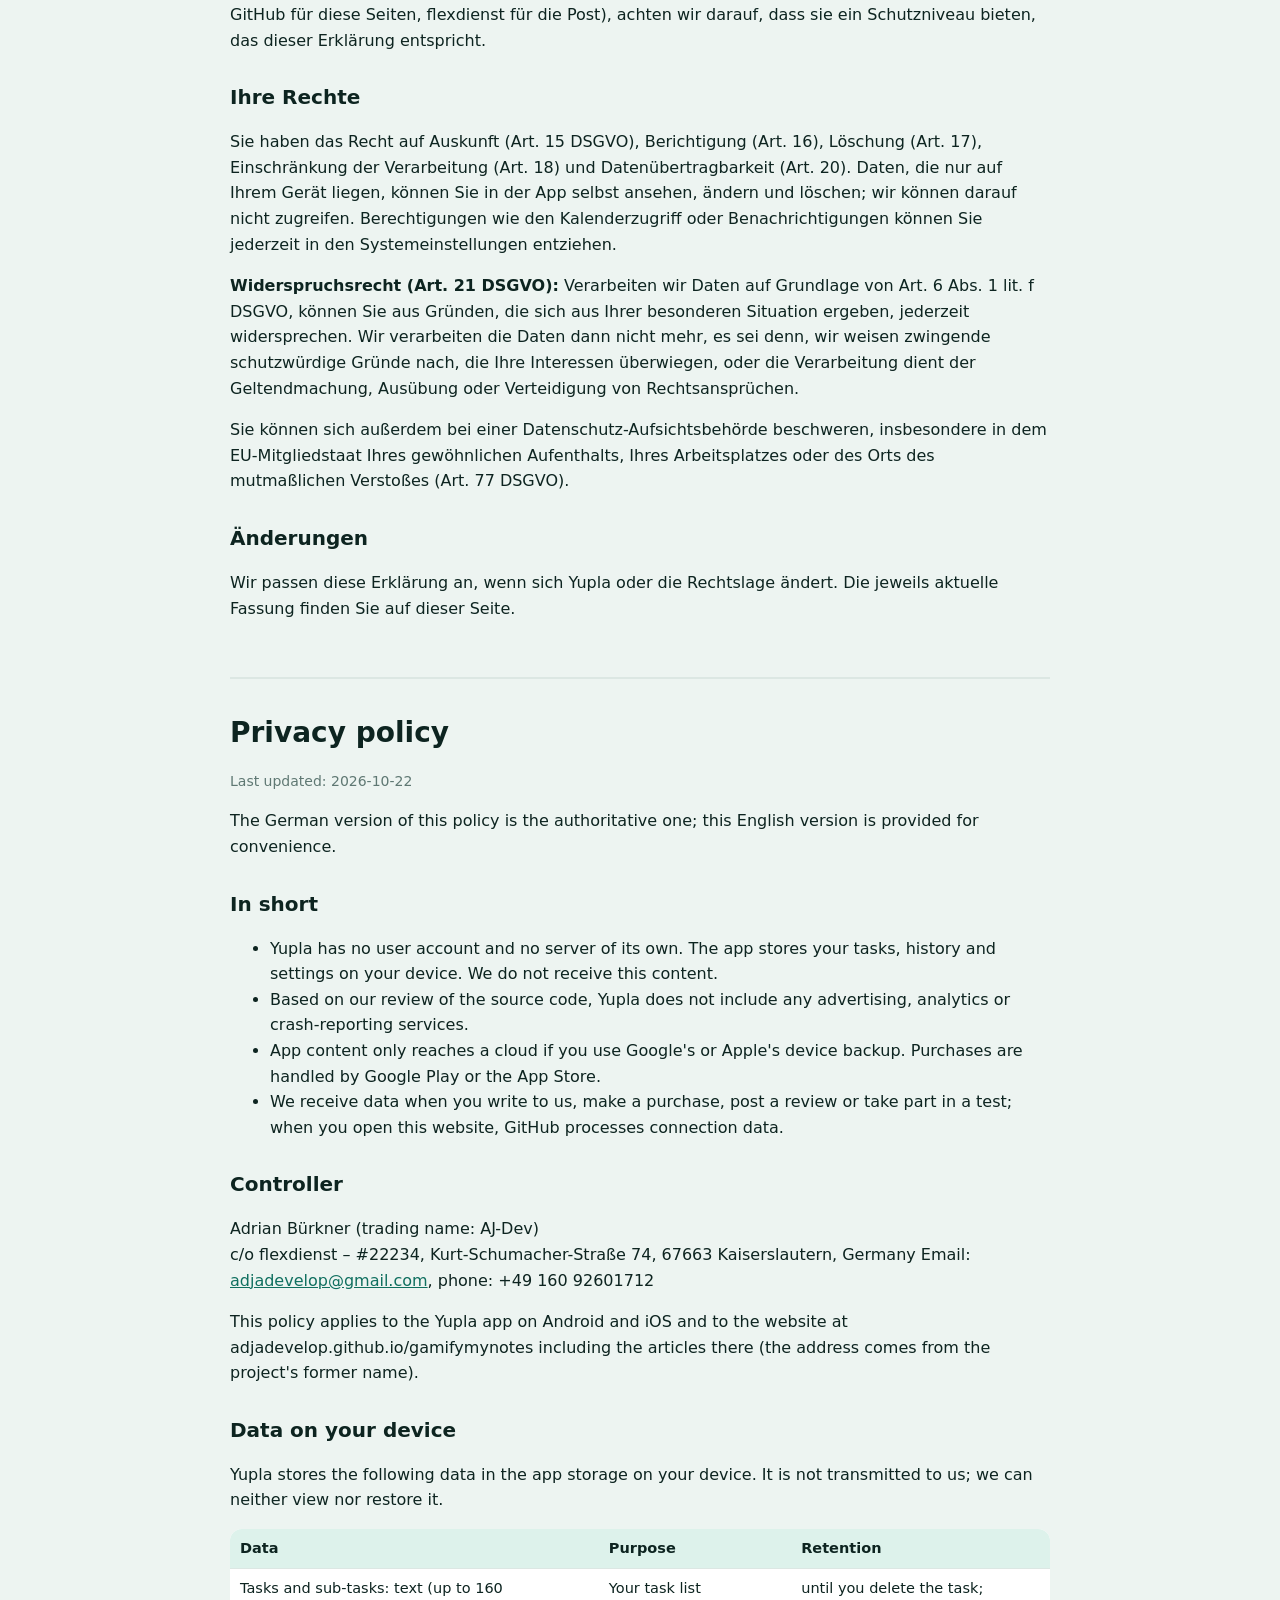
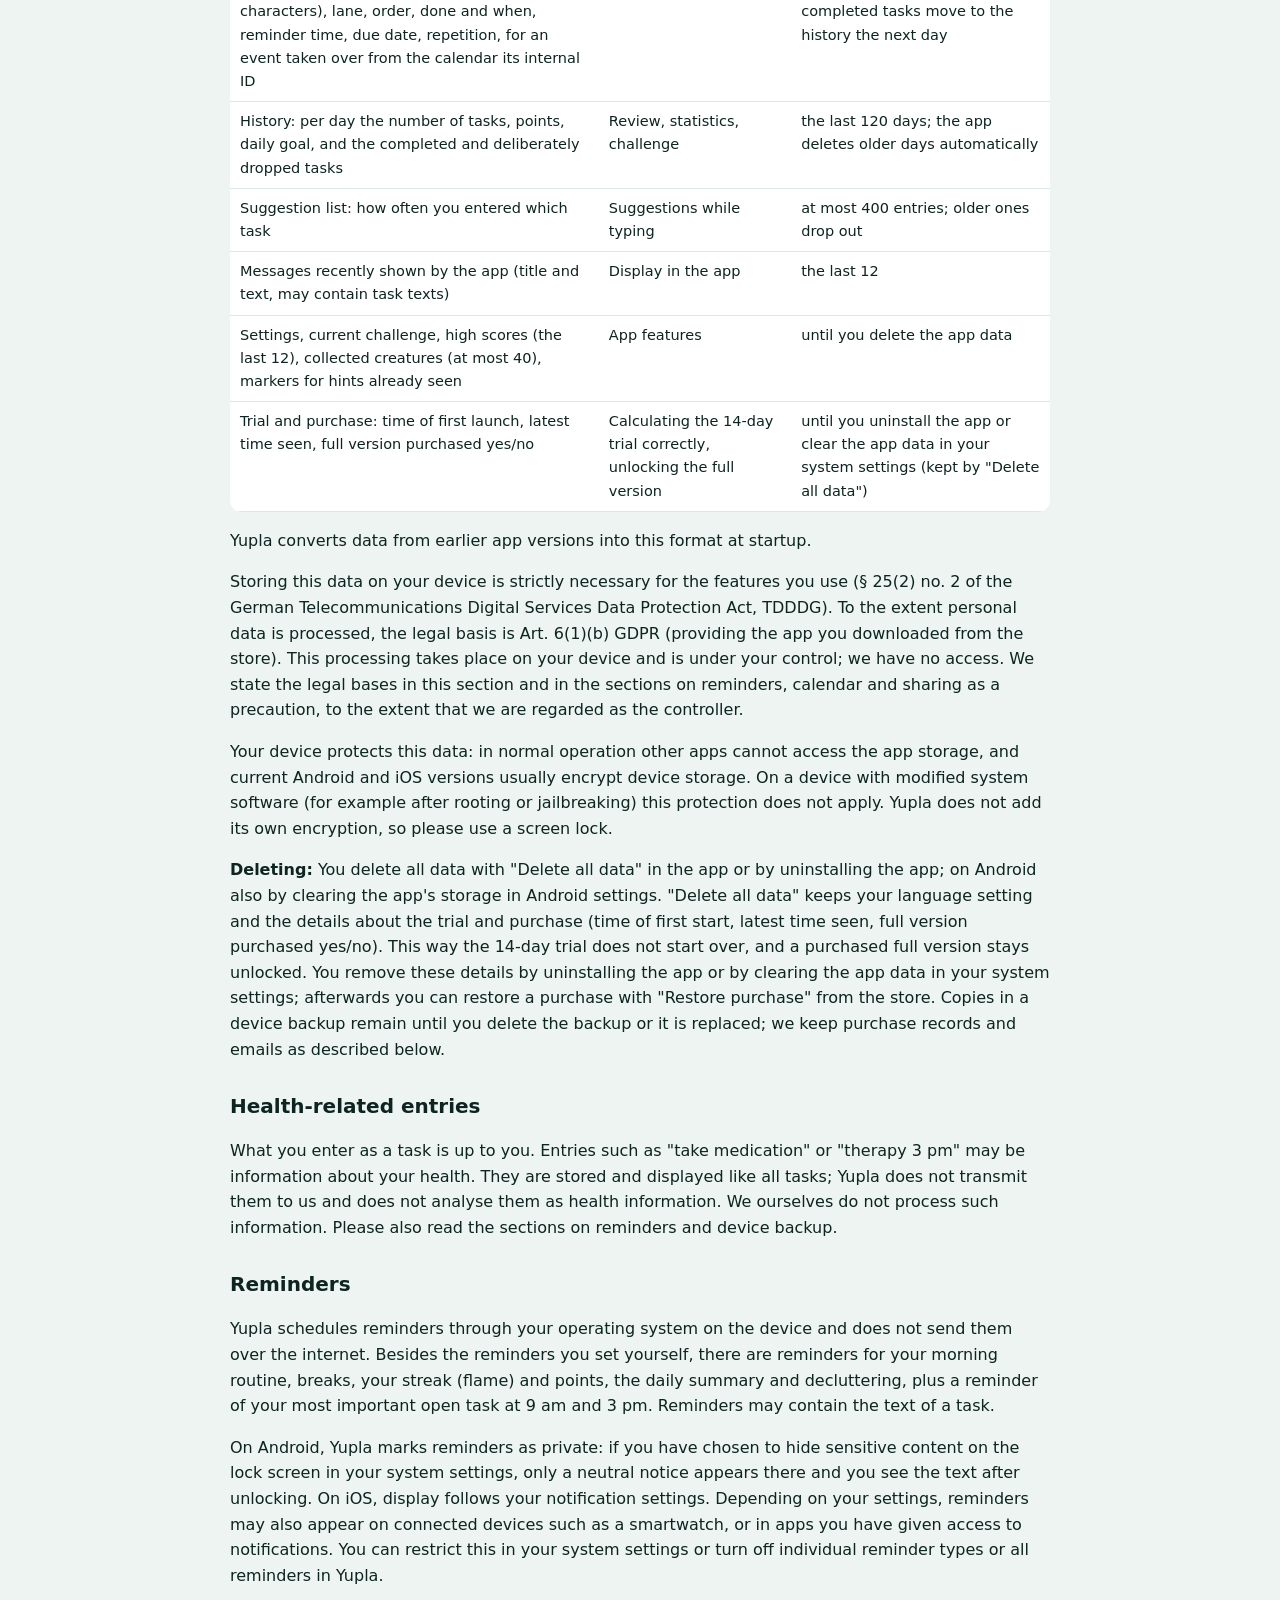
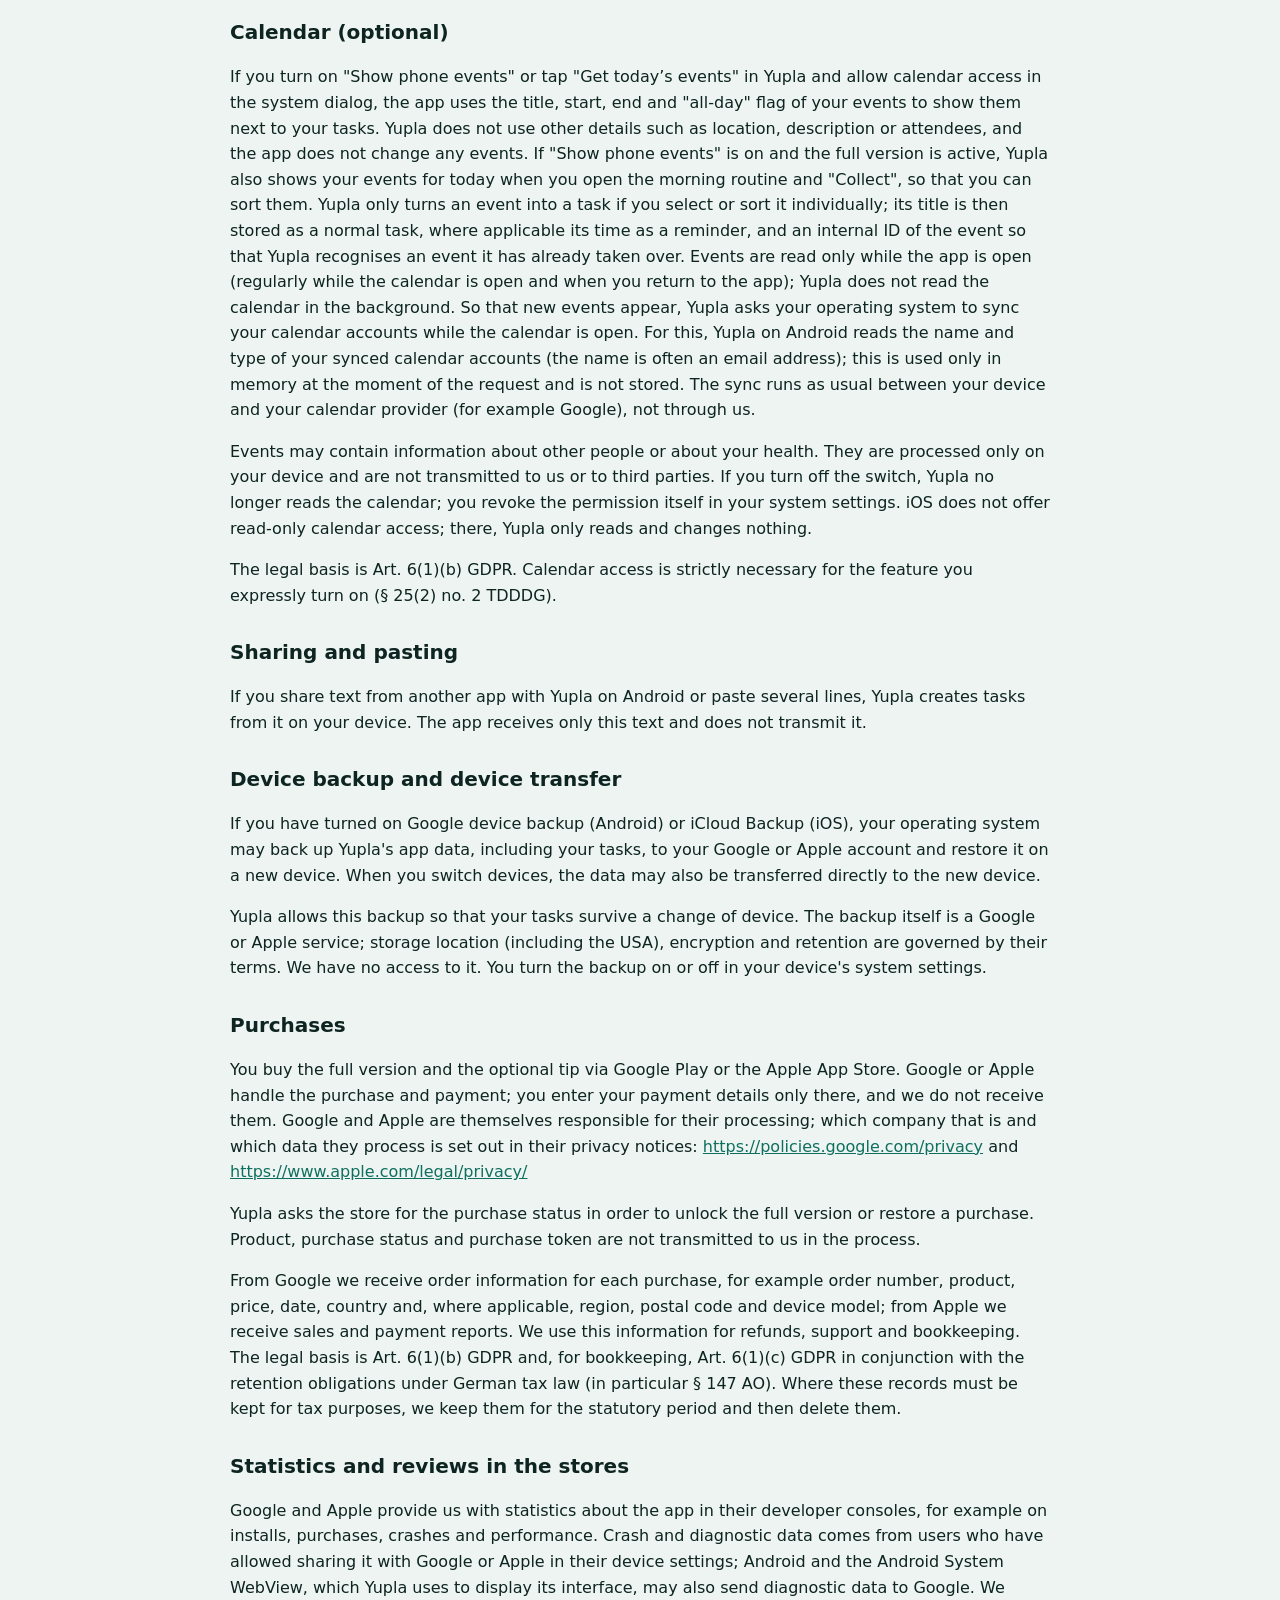
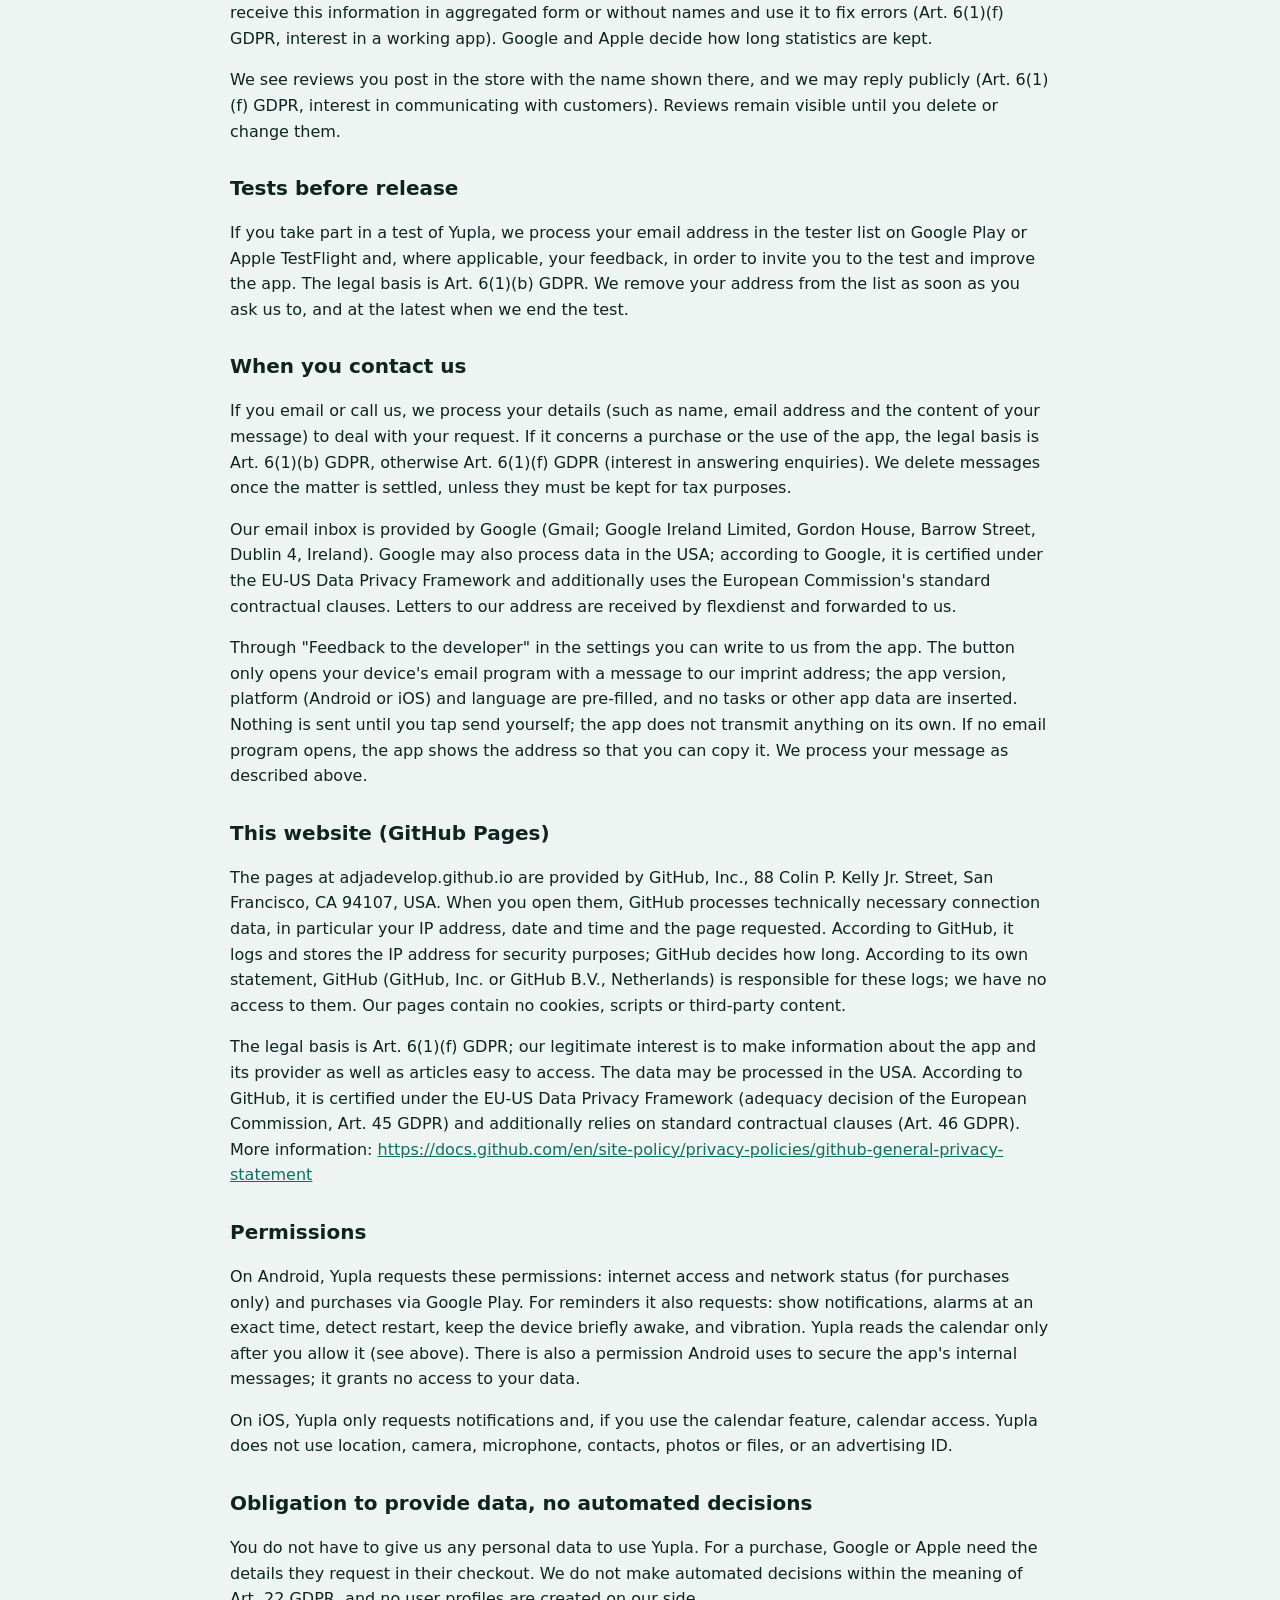
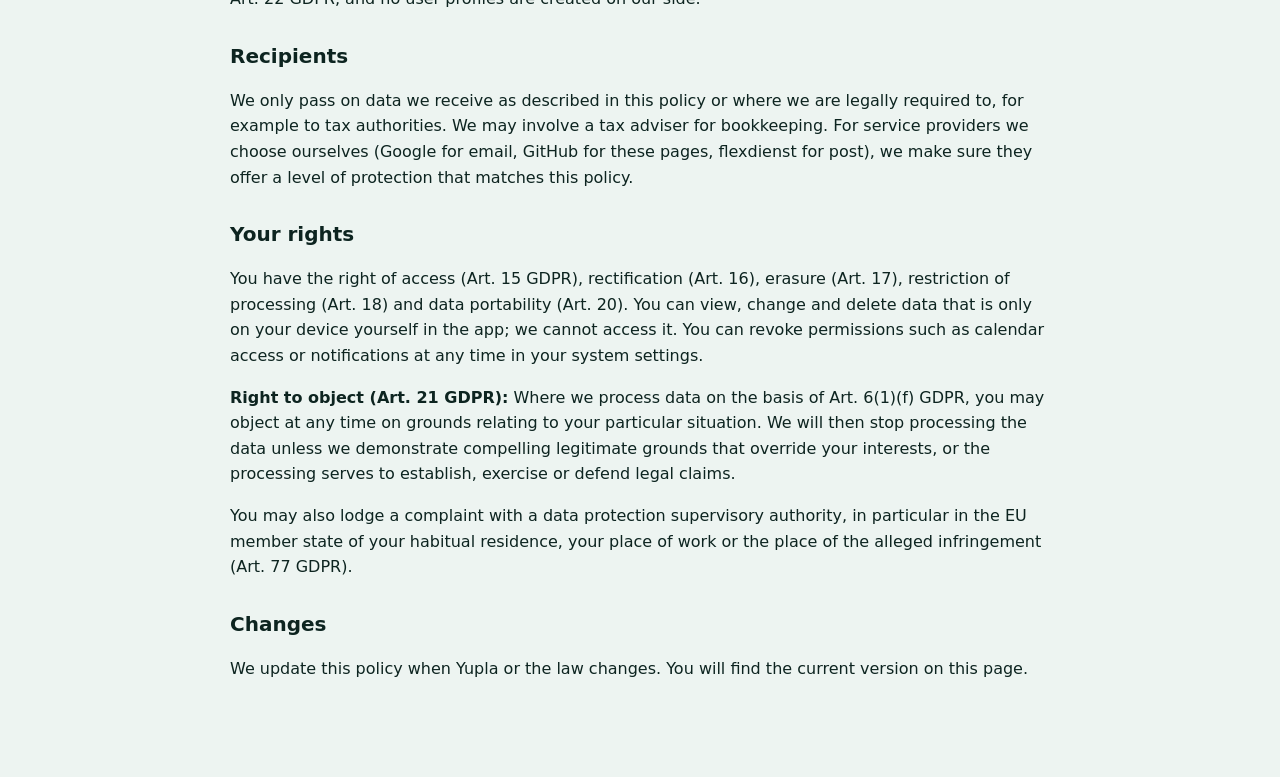
==== commit 51461cb8: "Umbenennung DopaDoo -> Yupla: Website, Artikel, Bilder, Rechtstexte Co-Authored-By: Claude Opus 5.5 " ====
--- a/datenschutz.html
+++ b/datenschutz.html
@@ -1,6 +1,6 @@
 <!doctype html>
 <html lang="de"><head><meta charset="utf-8"><meta name="viewport" content="width=device-width,initial-scale=1">
-<title>Datenschutzerklärung / Privacy policy – DopaDoo</title><style>body{font:16px/1.6 system-ui,-apple-system,Segoe UI,Roboto,sans-serif;color:#0d2420;background:#edf4f1;margin:0}
+<title>Datenschutzerklärung / Privacy policy – Yupla</title><style>body{font:16px/1.6 system-ui,-apple-system,Segoe UI,Roboto,sans-serif;color:#0d2420;background:#edf4f1;margin:0}
 main{max-width:820px;margin:0 auto;padding:24px 20px 80px}
 header{display:flex;align-items:center;gap:10px;margin-bottom:8px}
 h1{font-size:28px;margin:8px 0 4px}h2{font-size:20px;margin:28px 0 8px}h3{font-size:16px;margin:18px 0 4px}
@@ -10,7 +10,7 @@
 section+section{margin-top:56px;padding-top:24px;border-top:2px solid #dce7e3}
 </style></head>
 <body><main>
-<header><strong style="font-size:22px;color:#0f6f5f">DopaDoo</strong></header>
+<header><strong style="font-size:22px;color:#0f6f5f">Yupla</strong></header>
 <p class="lang"><a href="#de">Deutsch</a> · <a href="#en">English</a> · <a href="index.html">Start</a> · <a href="impressum.html">Impressum / Legal notice</a></p>
 
 <section id="de" lang="de">
@@ -18,17 +18,17 @@
 <p class="muted">Stand: 22.10.2026</p>
 <h2>Kurz gesagt</h2>
 <ul>
-<li>DopaDoo hat kein Nutzerkonto und keinen eigenen Server. Ihre Aufgaben, Ihr Verlauf und Ihre Einstellungen speichert die App auf Ihrem Gerät. Wir erhalten diese Inhalte nicht.</li>
-<li>DopaDoo bindet nach unserer Prüfung des Quellcodes keine Werbe-, Analyse- oder Absturzmelde-Dienste ein.</li>
+<li>Yupla hat kein Nutzerkonto und keinen eigenen Server. Ihre Aufgaben, Ihr Verlauf und Ihre Einstellungen speichert die App auf Ihrem Gerät. Wir erhalten diese Inhalte nicht.</li>
+<li>Yupla bindet nach unserer Prüfung des Quellcodes keine Werbe-, Analyse- oder Absturzmelde-Dienste ein.</li>
 <li>Inhalte der App gelangen nur dann in eine Cloud, wenn Sie die Gerätesicherung von Google bzw. Apple nutzen. Käufe wickeln Google Play bzw. der App Store ab.</li>
 <li>Daten erhalten wir, wenn Sie uns schreiben, einen Kauf tätigen, eine Bewertung abgeben oder an einem Test teilnehmen; beim Aufruf dieser Website verarbeitet GitHub Verbindungsdaten.</li>
 </ul>
 <h2>Verantwortlicher</h2>
 <p>Adrian Bürkner (Geschäftsbezeichnung: AJ-Dev)<br>c/o flexdienst – #22234, Kurt-Schumacher-Straße 74, 67663 Kaiserslautern, Deutschland
 E-Mail: <a href="mailto:adjadevelop@gmail.com">adjadevelop@gmail.com</a>, Telefon: +49 160 92601712</p>
-<p>Diese Erklärung gilt für die App DopaDoo unter Android und iOS und für die Website unter adjadevelop.github.io/gamifymynotes einschließlich der dortigen Artikel (die Adresse stammt aus dem früheren Projektnamen).</p>
+<p>Diese Erklärung gilt für die App Yupla unter Android und iOS und für die Website unter adjadevelop.github.io/gamifymynotes einschließlich der dortigen Artikel (die Adresse stammt aus dem früheren Projektnamen).</p>
 <h2>Daten auf Ihrem Gerät</h2>
-<p>DopaDoo speichert die folgenden Daten im App-Speicher Ihres Geräts. Sie werden nicht an uns übermittelt; wir können sie weder einsehen noch wiederherstellen.</p>
+<p>Yupla speichert die folgenden Daten im App-Speicher Ihres Geräts. Sie werden nicht an uns übermittelt; wir können sie weder einsehen noch wiederherstellen.</p>
 <table>
 <thead>
 <tr>
@@ -70,33 +70,33 @@
 </tr>
 </tbody>
 </table>
-<p>Daten aus früheren Versionen der App übernimmt DopaDoo beim Start in dieses Format.</p>
+<p>Daten aus früheren Versionen der App übernimmt Yupla beim Start in dieses Format.</p>
 <p>Das Speichern dieser Daten auf Ihrem Gerät ist für die Funktionen, die Sie nutzen, unbedingt erforderlich (§ 25 Abs. 2 Nr. 2 TDDDG). Soweit dabei personenbezogene Daten verarbeitet werden, ist Rechtsgrundlage Art. 6 Abs. 1 lit. b DSGVO (Bereitstellung der App, die Sie aus dem Store geladen haben). Diese Verarbeitung findet auf Ihrem Gerät statt und steht unter Ihrer Kontrolle; wir haben keinen Zugriff. Die Rechtsgrundlagen in diesem und den folgenden Abschnitten zu Erinnerungen, Kalender und Teilen nennen wir vorsorglich, soweit wir dafür als Verantwortliche gelten.</p>
-<p>Die Daten schützt Ihr Gerät: Andere Apps haben im Normalbetrieb keinen Zugriff auf den App-Speicher, und aktuelle Android- und iOS-Versionen verschlüsseln den Gerätespeicher in der Regel. Auf einem Gerät mit veränderter Systemsoftware (zum Beispiel nach einem Root oder Jailbreak) gilt dieser Schutz nicht. DopaDoo verschlüsselt die Daten nicht zusätzlich. Nutzen Sie deshalb eine Bildschirmsperre.</p>
+<p>Die Daten schützt Ihr Gerät: Andere Apps haben im Normalbetrieb keinen Zugriff auf den App-Speicher, und aktuelle Android- und iOS-Versionen verschlüsseln den Gerätespeicher in der Regel. Auf einem Gerät mit veränderter Systemsoftware (zum Beispiel nach einem Root oder Jailbreak) gilt dieser Schutz nicht. Yupla verschlüsselt die Daten nicht zusätzlich. Nutzen Sie deshalb eine Bildschirmsperre.</p>
 <p><strong>Löschen:</strong> Alle Daten löschen Sie in der App mit „Alle Daten löschen“ oder durch Deinstallieren der App, unter Android auch in den Android-Einstellungen über den Speicher der App. Bei „Alle Daten löschen“ bleiben Ihre Sprachwahl sowie die Angaben zu Testphase und Kauf erhalten (Zeitpunkt des ersten Starts, zuletzt gesehener Zeitpunkt, Vollversion gekauft ja/nein). So beginnt die 14-tägige Testphase nicht von vorn, und eine gekaufte Vollversion bleibt freigeschaltet. Diese Angaben entfernen Sie durch Deinstallieren der App oder durch Löschen der App-Daten in den Systemeinstellungen; einen Kauf können Sie danach über „Kauf wiederherstellen“ beim Store zurückholen. Kopien in einer Gerätesicherung bleiben bestehen, bis Sie die Sicherung löschen oder sie ersetzt wird; Kaufbelege und E-Mails bewahren wir wie unten beschrieben auf.</p>
 <h2>Gesundheitsbezogene Einträge</h2>
-<p>Was Sie als Aufgabe eintragen, bestimmen Sie. Einträge wie „Medikament nehmen“ oder „Therapie 15 Uhr“ können Angaben zu Ihrer Gesundheit sein. Sie werden wie alle Aufgaben gespeichert und angezeigt; DopaDoo überträgt sie nicht an uns und wertet sie nicht als Gesundheitsangaben aus. Wir selbst verarbeiten solche Angaben nicht. Beachten Sie die Abschnitte zu Erinnerungen und zur Gerätesicherung.</p>
+<p>Was Sie als Aufgabe eintragen, bestimmen Sie. Einträge wie „Medikament nehmen“ oder „Therapie 15 Uhr“ können Angaben zu Ihrer Gesundheit sein. Sie werden wie alle Aufgaben gespeichert und angezeigt; Yupla überträgt sie nicht an uns und wertet sie nicht als Gesundheitsangaben aus. Wir selbst verarbeiten solche Angaben nicht. Beachten Sie die Abschnitte zu Erinnerungen und zur Gerätesicherung.</p>
 <h2>Erinnerungen</h2>
-<p>DopaDoo plant Erinnerungen über Ihr Betriebssystem auf dem Gerät und verschickt sie nicht über das Internet. Neben den Erinnerungen, die Sie selbst einstellen, gibt es Hinweise zu Morgenroutine, Pausen, Serie (Flamme) und Punkten, Tagesbilanz und Ausmisten sowie um 9 und 15 Uhr einen Hinweis auf Ihre wichtigste offene Aufgabe. Erinnerungen können den Text einer Aufgabe enthalten.</p>
-<p>Unter Android kennzeichnet DopaDoo Erinnerungen als privat: Wenn Sie in den Systemeinstellungen vertrauliche Inhalte auf dem Sperrbildschirm ausgeblendet haben, erscheint dort nur ein neutraler Hinweis, und den Text sehen Sie erst nach dem Entsperren. Unter iOS richtet sich die Anzeige nach Ihren Mitteilungseinstellungen. Je nach Einstellung können Erinnerungen außerdem auf verbundenen Geräten, etwa einer Smartwatch, oder in Apps erscheinen, denen Sie Zugriff auf Benachrichtigungen gegeben haben. Sie können das in den Systemeinstellungen einschränken oder einzelne Erinnerungsarten bzw. alle Erinnerungen in DopaDoo abschalten.</p>
+<p>Yupla plant Erinnerungen über Ihr Betriebssystem auf dem Gerät und verschickt sie nicht über das Internet. Neben den Erinnerungen, die Sie selbst einstellen, gibt es Hinweise zu Morgenroutine, Pausen, Serie (Flamme) und Punkten, Tagesbilanz und Ausmisten sowie um 9 und 15 Uhr einen Hinweis auf Ihre wichtigste offene Aufgabe. Erinnerungen können den Text einer Aufgabe enthalten.</p>
+<p>Unter Android kennzeichnet Yupla Erinnerungen als privat: Wenn Sie in den Systemeinstellungen vertrauliche Inhalte auf dem Sperrbildschirm ausgeblendet haben, erscheint dort nur ein neutraler Hinweis, und den Text sehen Sie erst nach dem Entsperren. Unter iOS richtet sich die Anzeige nach Ihren Mitteilungseinstellungen. Je nach Einstellung können Erinnerungen außerdem auf verbundenen Geräten, etwa einer Smartwatch, oder in Apps erscheinen, denen Sie Zugriff auf Benachrichtigungen gegeben haben. Sie können das in den Systemeinstellungen einschränken oder einzelne Erinnerungsarten bzw. alle Erinnerungen in Yupla abschalten.</p>
 <h2>Kalender (freiwillig)</h2>
-<p>Wenn Sie in DopaDoo „Handy-Termine einblenden“ einschalten oder „Termine von heute holen“ tippen und den Kalenderzugriff im Systemdialog freigeben, verwendet die App Titel, Beginn, Ende und die Angabe „ganztägig“ Ihrer Termine, um sie neben Ihren Aufgaben anzuzeigen. Andere Angaben wie Ort, Beschreibung oder Teilnehmende verwendet DopaDoo nicht, und die App ändert keine Termine. Ist „Handy-Termine einblenden“ eingeschaltet und die Vollversion aktiv, zeigt DopaDoo beim Öffnen von Morgenroutine und „Sammeln“ außerdem Ihre heutigen Termine an, damit Sie sie einsortieren können. Einen Termin übernimmt DopaDoo nur dann als Aufgabe, wenn Sie ihn einzeln auswählen oder einsortieren; gespeichert werden dann sein Titel als normale Aufgabe, gegebenenfalls seine Uhrzeit als Erinnerung und eine interne Kennung des Termins, damit DopaDoo einen schon übernommenen Termin wiedererkennt. Gelesen wird nur, solange die App geöffnet ist (im geöffneten Kalender regelmäßig und beim Zurückkehren in die App); im Hintergrund liest DopaDoo den Kalender nicht. Damit neue Termine erscheinen, bittet DopaDoo Ihr Betriebssystem bei geöffnetem Kalender, Ihre Kalenderkonten zu synchronisieren. Dazu liest DopaDoo unter Android Name und Typ Ihrer synchronisierten Kalenderkonten (der Name ist oft eine E-Mail-Adresse); diese Angaben werden nur im Moment des Anstoßes im Arbeitsspeicher verwendet und nicht gespeichert. Die Synchronisierung läuft wie sonst auch zwischen Ihrem Gerät und Ihrem Kalenderanbieter (zum Beispiel Google), nicht über uns.</p>
-<p>Termine können Angaben über andere Personen oder zu Ihrer Gesundheit enthalten. Sie werden nur auf Ihrem Gerät verarbeitet und nicht an uns oder Dritte übertragen. Schalten Sie den Schalter aus, liest DopaDoo den Kalender nicht mehr; die Berechtigung selbst entziehen Sie in den Systemeinstellungen. Unter iOS gibt es keinen reinen Lesezugriff auf den Kalender; DopaDoo liest dort nur und ändert nichts.</p>
+<p>Wenn Sie in Yupla „Handy-Termine einblenden“ einschalten oder „Termine von heute holen“ tippen und den Kalenderzugriff im Systemdialog freigeben, verwendet die App Titel, Beginn, Ende und die Angabe „ganztägig“ Ihrer Termine, um sie neben Ihren Aufgaben anzuzeigen. Andere Angaben wie Ort, Beschreibung oder Teilnehmende verwendet Yupla nicht, und die App ändert keine Termine. Ist „Handy-Termine einblenden“ eingeschaltet und die Vollversion aktiv, zeigt Yupla beim Öffnen von Morgenroutine und „Sammeln“ außerdem Ihre heutigen Termine an, damit Sie sie einsortieren können. Einen Termin übernimmt Yupla nur dann als Aufgabe, wenn Sie ihn einzeln auswählen oder einsortieren; gespeichert werden dann sein Titel als normale Aufgabe, gegebenenfalls seine Uhrzeit als Erinnerung und eine interne Kennung des Termins, damit Yupla einen schon übernommenen Termin wiedererkennt. Gelesen wird nur, solange die App geöffnet ist (im geöffneten Kalender regelmäßig und beim Zurückkehren in die App); im Hintergrund liest Yupla den Kalender nicht. Damit neue Termine erscheinen, bittet Yupla Ihr Betriebssystem bei geöffnetem Kalender, Ihre Kalenderkonten zu synchronisieren. Dazu liest Yupla unter Android Name und Typ Ihrer synchronisierten Kalenderkonten (der Name ist oft eine E-Mail-Adresse); diese Angaben werden nur im Moment des Anstoßes im Arbeitsspeicher verwendet und nicht gespeichert. Die Synchronisierung läuft wie sonst auch zwischen Ihrem Gerät und Ihrem Kalenderanbieter (zum Beispiel Google), nicht über uns.</p>
+<p>Termine können Angaben über andere Personen oder zu Ihrer Gesundheit enthalten. Sie werden nur auf Ihrem Gerät verarbeitet und nicht an uns oder Dritte übertragen. Schalten Sie den Schalter aus, liest Yupla den Kalender nicht mehr; die Berechtigung selbst entziehen Sie in den Systemeinstellungen. Unter iOS gibt es keinen reinen Lesezugriff auf den Kalender; Yupla liest dort nur und ändert nichts.</p>
 <p>Rechtsgrundlage ist Art. 6 Abs. 1 lit. b DSGVO. Der Zugriff auf den Kalender ist für die Funktion, die Sie ausdrücklich einschalten, unbedingt erforderlich (§ 25 Abs. 2 Nr. 2 TDDDG).</p>
 <h2>Teilen und Einfügen</h2>
-<p>Teilen Sie unter Android Text aus einer anderen App mit DopaDoo oder fügen Sie mehrere Zeilen ein, legt DopaDoo daraus Aufgaben auf Ihrem Gerät an. Die App erhält dabei nur diesen Text und überträgt ihn nicht.</p>
+<p>Teilen Sie unter Android Text aus einer anderen App mit Yupla oder fügen Sie mehrere Zeilen ein, legt Yupla daraus Aufgaben auf Ihrem Gerät an. Die App erhält dabei nur diesen Text und überträgt ihn nicht.</p>
 <h2>Gerätesicherung und Gerätewechsel</h2>
-<p>Wenn Sie die Sicherung Ihres Geräts bei Google (Android) bzw. die iCloud-Sicherung (iOS) eingeschaltet haben, kann Ihr Betriebssystem die App-Daten von DopaDoo, einschließlich Ihrer Aufgaben, in Ihrem Google- bzw. Apple-Konto sichern und auf einem neuen Gerät wiederherstellen. Beim Gerätewechsel können die Daten auch direkt auf das neue Gerät übertragen werden.</p>
-<p>DopaDoo lässt diese Sicherung zu, damit Ihre Aufgaben einen Gerätewechsel überstehen. Die Sicherung selbst ist ein Dienst von Google bzw. Apple; Speicherort (auch in den USA), Verschlüsselung und Speicherdauer richten sich nach deren Bedingungen. Wir haben darauf keinen Zugriff. Sie schalten die Sicherung in den Systemeinstellungen Ihres Geräts ein oder aus.</p>
+<p>Wenn Sie die Sicherung Ihres Geräts bei Google (Android) bzw. die iCloud-Sicherung (iOS) eingeschaltet haben, kann Ihr Betriebssystem die App-Daten von Yupla, einschließlich Ihrer Aufgaben, in Ihrem Google- bzw. Apple-Konto sichern und auf einem neuen Gerät wiederherstellen. Beim Gerätewechsel können die Daten auch direkt auf das neue Gerät übertragen werden.</p>
+<p>Yupla lässt diese Sicherung zu, damit Ihre Aufgaben einen Gerätewechsel überstehen. Die Sicherung selbst ist ein Dienst von Google bzw. Apple; Speicherort (auch in den USA), Verschlüsselung und Speicherdauer richten sich nach deren Bedingungen. Wir haben darauf keinen Zugriff. Sie schalten die Sicherung in den Systemeinstellungen Ihres Geräts ein oder aus.</p>
 <h2>Käufe</h2>
 <p>Die Vollversion und das freiwillige Trinkgeld kaufen Sie über Google Play bzw. den Apple App Store. Kauf und Zahlung wickeln Google bzw. Apple ab; Ihre Zahlungsdaten geben Sie nur dort ein, wir erhalten sie nicht. Für ihre Verarbeitung sind Google und Apple selbst verantwortlich; welche Gesellschaft das jeweils ist und welche Daten sie verarbeiten, steht in deren Datenschutzhinweisen: <a href="https://policies.google.com/privacy">https://policies.google.com/privacy</a> und <a href="https://www.apple.com/legal/privacy/">https://www.apple.com/legal/privacy/</a></p>
-<p>DopaDoo fragt beim Store den Kaufstatus ab, um die Vollversion freizuschalten oder einen Kauf wiederherzustellen. Produkt, Kaufstatus und Kauf-Kennung werden dabei nicht an uns übermittelt.</p>
+<p>Yupla fragt beim Store den Kaufstatus ab, um die Vollversion freizuschalten oder einen Kauf wiederherzustellen. Produkt, Kaufstatus und Kauf-Kennung werden dabei nicht an uns übermittelt.</p>
 <p>Von Google erhalten wir zu jedem Kauf Bestellinformationen, zum Beispiel Bestellnummer, Produkt, Preis, Datum, Land und gegebenenfalls Region, Postleitzahl und Gerätemodell; von Apple erhalten wir Verkaufs- und Auszahlungsberichte. Wir nutzen diese Angaben für Erstattungen, Support und die Buchhaltung. Rechtsgrundlage ist Art. 6 Abs. 1 lit. b DSGVO, für die Buchhaltung Art. 6 Abs. 1 lit. c DSGVO in Verbindung mit den steuerrechtlichen Aufbewahrungspflichten (insbesondere § 147 AO). Soweit sie steuerlich aufzubewahren sind, speichern wir diese Unterlagen für die gesetzliche Frist und löschen sie danach.</p>
 <h2>Statistiken und Bewertungen in den Stores</h2>
-<p>Google und Apple stellen uns in ihren Entwickler-Konsolen Statistiken zur App bereit, etwa zu Installationen, Käufen, Abstürzen und Leistung. Absturz- und Diagnosedaten stammen dabei von Nutzerinnen und Nutzern, die deren Weitergabe an Google bzw. Apple in den Geräteeinstellungen erlaubt haben; Android und die Android System WebView, mit der DopaDoo seine Oberfläche anzeigt, können ebenfalls Diagnosedaten an Google senden. Wir erhalten diese Angaben zusammengefasst oder ohne Namen und nutzen sie, um Fehler zu beheben (Art. 6 Abs. 1 lit. f DSGVO, Interesse an einer funktionierenden App). Wie lange Statistiken gespeichert werden, legen Google und Apple fest.</p>
+<p>Google und Apple stellen uns in ihren Entwickler-Konsolen Statistiken zur App bereit, etwa zu Installationen, Käufen, Abstürzen und Leistung. Absturz- und Diagnosedaten stammen dabei von Nutzerinnen und Nutzern, die deren Weitergabe an Google bzw. Apple in den Geräteeinstellungen erlaubt haben; Android und die Android System WebView, mit der Yupla seine Oberfläche anzeigt, können ebenfalls Diagnosedaten an Google senden. Wir erhalten diese Angaben zusammengefasst oder ohne Namen und nutzen sie, um Fehler zu beheben (Art. 6 Abs. 1 lit. f DSGVO, Interesse an einer funktionierenden App). Wie lange Statistiken gespeichert werden, legen Google und Apple fest.</p>
 <p>Bewertungen, die Sie im Store abgeben, sehen wir mit dem dort angezeigten Namen, und wir können öffentlich darauf antworten (Art. 6 Abs. 1 lit. f DSGVO, Interesse an Kundenkommunikation). Bewertungen bleiben sichtbar, bis Sie sie löschen oder ändern.</p>
 <h2>Tests vor Veröffentlichung</h2>
-<p>Nehmen Sie an einem Test von DopaDoo teil, verarbeiten wir Ihre E-Mail-Adresse in der Testerliste bei Google Play bzw. Apple TestFlight und gegebenenfalls Ihr Feedback, um Sie zum Test einzuladen und die App zu verbessern. Rechtsgrundlage ist Art. 6 Abs. 1 lit. b DSGVO. Wir entfernen Ihre Adresse aus der Liste, sobald Sie uns darum bitten, spätestens wenn wir den Test beenden.</p>
+<p>Nehmen Sie an einem Test von Yupla teil, verarbeiten wir Ihre E-Mail-Adresse in der Testerliste bei Google Play bzw. Apple TestFlight und gegebenenfalls Ihr Feedback, um Sie zum Test einzuladen und die App zu verbessern. Rechtsgrundlage ist Art. 6 Abs. 1 lit. b DSGVO. Wir entfernen Ihre Adresse aus der Liste, sobald Sie uns darum bitten, spätestens wenn wir den Test beenden.</p>
 <h2>Wenn Sie uns kontaktieren</h2>
 <p>Schreiben Sie uns eine E-Mail oder rufen Sie an, verarbeiten wir Ihre Angaben (etwa Name, E-Mail-Adresse, Inhalt der Nachricht), um Ihr Anliegen zu bearbeiten. Geht es um einen Kauf oder die Nutzung der App, ist Rechtsgrundlage Art. 6 Abs. 1 lit. b DSGVO, sonst Art. 6 Abs. 1 lit. f DSGVO (Interesse, Anfragen zu beantworten). Wir löschen die Nachrichten, wenn das Anliegen erledigt ist, es sei denn, sie sind steuerlich aufzubewahren.</p>
 <p>Unser E-Mail-Postfach stellt Google bereit (Gmail; Google Ireland Limited, Gordon House, Barrow Street, Dublin 4, Irland). Google kann dabei Daten auch in den USA verarbeiten; nach eigenen Angaben ist Google nach dem EU-US Data Privacy Framework zertifiziert und nutzt zusätzlich Standardvertragsklauseln der EU-Kommission. Briefe an unsere Anschrift nimmt flexdienst entgegen und leitet sie an uns weiter.</p>
@@ -105,10 +105,10 @@
 <p>Die Seiten unter adjadevelop.github.io stellt GitHub, Inc., 88 Colin P. Kelly Jr. Street, San Francisco, CA 94107, USA, bereit. Beim Aufruf verarbeitet GitHub technisch notwendige Verbindungsdaten, insbesondere Ihre IP-Adresse, Datum und Uhrzeit sowie die aufgerufene Seite. Nach eigenen Angaben protokolliert und speichert GitHub die IP-Adresse aus Sicherheitsgründen; wie lange, legt GitHub fest. Für diese Protokolle ist nach eigener Erklärung GitHub (GitHub, Inc. bzw. GitHub B.V., Niederlande) verantwortlich; wir haben darauf keinen Zugriff. Unsere Seiten enthalten keine Cookies, Skripte oder Inhalte von Dritten.</p>
 <p>Rechtsgrundlage ist Art. 6 Abs. 1 lit. f DSGVO; unser berechtigtes Interesse liegt darin, Informationen zu App und Anbieter sowie Artikel einfach erreichbar bereitzustellen. Die Daten können in den USA verarbeitet werden. Nach eigenen Angaben ist GitHub nach dem EU-US Data Privacy Framework zertifiziert (Angemessenheitsbeschluss der EU-Kommission, Art. 45 DSGVO) und stützt sich zusätzlich auf Standardvertragsklauseln (Art. 46 DSGVO). Mehr dazu: <a href="https://docs.github.com/de/site-policy/privacy-policies/github-general-privacy-statement">https://docs.github.com/de/site-policy/privacy-policies/github-general-privacy-statement</a></p>
 <h2>Berechtigungen</h2>
-<p>Unter Android fragt DopaDoo diese Berechtigungen an: Internetzugriff und Netzwerkstatus (nur für Käufe) sowie Käufe über Google Play. Für Erinnerungen kommen hinzu: Benachrichtigungen anzeigen, Weckzeiten zur genauen Uhrzeit, Neustart erkennen, Gerät kurz aktiv halten und Vibration. Den Kalender liest DopaDoo nur nach Ihrer Freigabe (siehe oben). Hinzu kommt eine Berechtigung, mit der Android interne Nachrichten der App absichert; sie gewährt keinen Zugriff auf Ihre Daten.</p>
-<p>Unter iOS fragt DopaDoo nur Mitteilungen und, wenn Sie die Kalenderfunktion nutzen, den Kalenderzugriff an. DopaDoo nutzt keinen Standort, keine Kamera, kein Mikrofon, keine Kontakte, keine Fotos oder Dateien und keine Werbe-ID.</p>
+<p>Unter Android fragt Yupla diese Berechtigungen an: Internetzugriff und Netzwerkstatus (nur für Käufe) sowie Käufe über Google Play. Für Erinnerungen kommen hinzu: Benachrichtigungen anzeigen, Weckzeiten zur genauen Uhrzeit, Neustart erkennen, Gerät kurz aktiv halten und Vibration. Den Kalender liest Yupla nur nach Ihrer Freigabe (siehe oben). Hinzu kommt eine Berechtigung, mit der Android interne Nachrichten der App absichert; sie gewährt keinen Zugriff auf Ihre Daten.</p>
+<p>Unter iOS fragt Yupla nur Mitteilungen und, wenn Sie die Kalenderfunktion nutzen, den Kalenderzugriff an. Yupla nutzt keinen Standort, keine Kamera, kein Mikrofon, keine Kontakte, keine Fotos oder Dateien und keine Werbe-ID.</p>
 <h2>Pflicht zur Bereitstellung, keine automatisierten Entscheidungen</h2>
-<p>Sie müssen uns für die Nutzung von DopaDoo keine personenbezogenen Daten angeben. Für einen Kauf benötigen Google bzw. Apple die Angaben, die sie in ihrem Kaufvorgang abfragen. Wir treffen keine automatisierten Entscheidungen im Sinne von Art. 22 DSGVO, und bei uns entstehen keine Nutzerprofile.</p>
+<p>Sie müssen uns für die Nutzung von Yupla keine personenbezogenen Daten angeben. Für einen Kauf benötigen Google bzw. Apple die Angaben, die sie in ihrem Kaufvorgang abfragen. Wir treffen keine automatisierten Entscheidungen im Sinne von Art. 22 DSGVO, und bei uns entstehen keine Nutzerprofile.</p>
 <h2>Empfänger</h2>
 <p>Daten, die wir erhalten, geben wir nur weiter, soweit es in dieser Erklärung beschrieben ist oder wir gesetzlich dazu verpflichtet sind, etwa an Finanzbehörden. Für die Buchhaltung können wir eine steuerberatende Stelle einbeziehen. Bei Dienstleistern, die wir selbst auswählen (Google für E-Mail, GitHub für diese Seiten, flexdienst für die Post), achten wir darauf, dass sie ein Schutzniveau bieten, das dieser Erklärung entspricht.</p>
 <h2>Ihre Rechte</h2>
@@ -116,7 +116,7 @@
 <p><strong>Widerspruchsrecht (Art. 21 DSGVO):</strong> Verarbeiten wir Daten auf Grundlage von Art. 6 Abs. 1 lit. f DSGVO, können Sie aus Gründen, die sich aus Ihrer besonderen Situation ergeben, jederzeit widersprechen. Wir verarbeiten die Daten dann nicht mehr, es sei denn, wir weisen zwingende schutzwürdige Gründe nach, die Ihre Interessen überwiegen, oder die Verarbeitung dient der Geltendmachung, Ausübung oder Verteidigung von Rechtsansprüchen.</p>
 <p>Sie können sich außerdem bei einer Datenschutz-Aufsichtsbehörde beschweren, insbesondere in dem EU-Mitgliedstaat Ihres gewöhnlichen Aufenthalts, Ihres Arbeitsplatzes oder des Orts des mutmaßlichen Verstoßes (Art. 77 DSGVO).</p>
 <h2>Änderungen</h2>
-<p>Wir passen diese Erklärung an, wenn sich DopaDoo oder die Rechtslage ändert. Die jeweils aktuelle Fassung finden Sie auf dieser Seite.</p>
+<p>Wir passen diese Erklärung an, wenn sich Yupla oder die Rechtslage ändert. Die jeweils aktuelle Fassung finden Sie auf dieser Seite.</p>
 </section>
 
 <section id="en" lang="en">
@@ -125,17 +125,17 @@
 <p>The German version of this policy is the authoritative one; this English version is provided for convenience.</p>
 <h2>In short</h2>
 <ul>
-<li>DopaDoo has no user account and no server of its own. The app stores your tasks, history and settings on your device. We do not receive this content.</li>
-<li>Based on our review of the source code, DopaDoo does not include any advertising, analytics or crash-reporting services.</li>
+<li>Yupla has no user account and no server of its own. The app stores your tasks, history and settings on your device. We do not receive this content.</li>
+<li>Based on our review of the source code, Yupla does not include any advertising, analytics or crash-reporting services.</li>
 <li>App content only reaches a cloud if you use Google's or Apple's device backup. Purchases are handled by Google Play or the App Store.</li>
 <li>We receive data when you write to us, make a purchase, post a review or take part in a test; when you open this website, GitHub processes connection data.</li>
 </ul>
 <h2>Controller</h2>
 <p>Adrian Bürkner (trading name: AJ-Dev)<br>c/o flexdienst – #22234, Kurt-Schumacher-Straße 74, 67663 Kaiserslautern, Germany
 Email: <a href="mailto:adjadevelop@gmail.com">adjadevelop@gmail.com</a>, phone: +49 160 92601712</p>
-<p>This policy applies to the DopaDoo app on Android and iOS and to the website at adjadevelop.github.io/gamifymynotes including the articles there (the address comes from the project's former name).</p>
+<p>This policy applies to the Yupla app on Android and iOS and to the website at adjadevelop.github.io/gamifymynotes including the articles there (the address comes from the project's former name).</p>
 <h2>Data on your device</h2>
-<p>DopaDoo stores the following data in the app storage on your device. It is not transmitted to us; we can neither view nor restore it.</p>
+<p>Yupla stores the following data in the app storage on your device. It is not transmitted to us; we can neither view nor restore it.</p>
 <table>
 <thead>
 <tr>
@@ -177,33 +177,33 @@
 </tr>
 </tbody>
 </table>
-<p>DopaDoo converts data from earlier app versions into this format at startup.</p>
+<p>Yupla converts data from earlier app versions into this format at startup.</p>
 <p>Storing this data on your device is strictly necessary for the features you use (§ 25(2) no. 2 of the German Telecommunications Digital Services Data Protection Act, TDDDG). To the extent personal data is processed, the legal basis is Art. 6(1)(b) GDPR (providing the app you downloaded from the store). This processing takes place on your device and is under your control; we have no access. We state the legal bases in this section and in the sections on reminders, calendar and sharing as a precaution, to the extent that we are regarded as the controller.</p>
-<p>Your device protects this data: in normal operation other apps cannot access the app storage, and current Android and iOS versions usually encrypt device storage. On a device with modified system software (for example after rooting or jailbreaking) this protection does not apply. DopaDoo does not add its own encryption, so please use a screen lock.</p>
+<p>Your device protects this data: in normal operation other apps cannot access the app storage, and current Android and iOS versions usually encrypt device storage. On a device with modified system software (for example after rooting or jailbreaking) this protection does not apply. Yupla does not add its own encryption, so please use a screen lock.</p>
 <p><strong>Deleting:</strong> You delete all data with "Delete all data" in the app or by uninstalling the app; on Android also by clearing the app's storage in Android settings. "Delete all data" keeps your language setting and the details about the trial and purchase (time of first start, latest time seen, full version purchased yes/no). This way the 14-day trial does not start over, and a purchased full version stays unlocked. You remove these details by uninstalling the app or by clearing the app data in your system settings; afterwards you can restore a purchase with "Restore purchase" from the store. Copies in a device backup remain until you delete the backup or it is replaced; we keep purchase records and emails as described below.</p>
 <h2>Health-related entries</h2>
-<p>What you enter as a task is up to you. Entries such as "take medication" or "therapy 3 pm" may be information about your health. They are stored and displayed like all tasks; DopaDoo does not transmit them to us and does not analyse them as health information. We ourselves do not process such information. Please also read the sections on reminders and device backup.</p>
+<p>What you enter as a task is up to you. Entries such as "take medication" or "therapy 3 pm" may be information about your health. They are stored and displayed like all tasks; Yupla does not transmit them to us and does not analyse them as health information. We ourselves do not process such information. Please also read the sections on reminders and device backup.</p>
 <h2>Reminders</h2>
-<p>DopaDoo schedules reminders through your operating system on the device and does not send them over the internet. Besides the reminders you set yourself, there are reminders for your morning routine, breaks, your streak (flame) and points, the daily summary and decluttering, plus a reminder of your most important open task at 9 am and 3 pm. Reminders may contain the text of a task.</p>
-<p>On Android, DopaDoo marks reminders as private: if you have chosen to hide sensitive content on the lock screen in your system settings, only a neutral notice appears there and you see the text after unlocking. On iOS, display follows your notification settings. Depending on your settings, reminders may also appear on connected devices such as a smartwatch, or in apps you have given access to notifications. You can restrict this in your system settings or turn off individual reminder types or all reminders in DopaDoo.</p>
+<p>Yupla schedules reminders through your operating system on the device and does not send them over the internet. Besides the reminders you set yourself, there are reminders for your morning routine, breaks, your streak (flame) and points, the daily summary and decluttering, plus a reminder of your most important open task at 9 am and 3 pm. Reminders may contain the text of a task.</p>
+<p>On Android, Yupla marks reminders as private: if you have chosen to hide sensitive content on the lock screen in your system settings, only a neutral notice appears there and you see the text after unlocking. On iOS, display follows your notification settings. Depending on your settings, reminders may also appear on connected devices such as a smartwatch, or in apps you have given access to notifications. You can restrict this in your system settings or turn off individual reminder types or all reminders in Yupla.</p>
 <h2>Calendar (optional)</h2>
-<p>If you turn on "Show phone events" or tap "Get today’s events" in DopaDoo and allow calendar access in the system dialog, the app uses the title, start, end and "all-day" flag of your events to show them next to your tasks. DopaDoo does not use other details such as location, description or attendees, and the app does not change any events. If "Show phone events" is on and the full version is active, DopaDoo also shows your events for today when you open the morning routine and "Collect", so that you can sort them. DopaDoo only turns an event into a task if you select or sort it individually; its title is then stored as a normal task, where applicable its time as a reminder, and an internal ID of the event so that DopaDoo recognises an event it has already taken over. Events are read only while the app is open (regularly while the calendar is open and when you return to the app); DopaDoo does not read the calendar in the background. So that new events appear, DopaDoo asks your operating system to sync your calendar accounts while the calendar is open. For this, DopaDoo on Android reads the name and type of your synced calendar accounts (the name is often an email address); this is used only in memory at the moment of the request and is not stored. The sync runs as usual between your device and your calendar provider (for example Google), not through us.</p>
-<p>Events may contain information about other people or about your health. They are processed only on your device and are not transmitted to us or to third parties. If you turn off the switch, DopaDoo no longer reads the calendar; you revoke the permission itself in your system settings. iOS does not offer read-only calendar access; there, DopaDoo only reads and changes nothing.</p>
+<p>If you turn on "Show phone events" or tap "Get today’s events" in Yupla and allow calendar access in the system dialog, the app uses the title, start, end and "all-day" flag of your events to show them next to your tasks. Yupla does not use other details such as location, description or attendees, and the app does not change any events. If "Show phone events" is on and the full version is active, Yupla also shows your events for today when you open the morning routine and "Collect", so that you can sort them. Yupla only turns an event into a task if you select or sort it individually; its title is then stored as a normal task, where applicable its time as a reminder, and an internal ID of the event so that Yupla recognises an event it has already taken over. Events are read only while the app is open (regularly while the calendar is open and when you return to the app); Yupla does not read the calendar in the background. So that new events appear, Yupla asks your operating system to sync your calendar accounts while the calendar is open. For this, Yupla on Android reads the name and type of your synced calendar accounts (the name is often an email address); this is used only in memory at the moment of the request and is not stored. The sync runs as usual between your device and your calendar provider (for example Google), not through us.</p>
+<p>Events may contain information about other people or about your health. They are processed only on your device and are not transmitted to us or to third parties. If you turn off the switch, Yupla no longer reads the calendar; you revoke the permission itself in your system settings. iOS does not offer read-only calendar access; there, Yupla only reads and changes nothing.</p>
 <p>The legal basis is Art. 6(1)(b) GDPR. Calendar access is strictly necessary for the feature you expressly turn on (§ 25(2) no. 2 TDDDG).</p>
 <h2>Sharing and pasting</h2>
-<p>If you share text from another app with DopaDoo on Android or paste several lines, DopaDoo creates tasks from it on your device. The app receives only this text and does not transmit it.</p>
+<p>If you share text from another app with Yupla on Android or paste several lines, Yupla creates tasks from it on your device. The app receives only this text and does not transmit it.</p>
 <h2>Device backup and device transfer</h2>
-<p>If you have turned on Google device backup (Android) or iCloud Backup (iOS), your operating system may back up DopaDoo's app data, including your tasks, to your Google or Apple account and restore it on a new device. When you switch devices, the data may also be transferred directly to the new device.</p>
-<p>DopaDoo allows this backup so that your tasks survive a change of device. The backup itself is a Google or Apple service; storage location (including the USA), encryption and retention are governed by their terms. We have no access to it. You turn the backup on or off in your device's system settings.</p>
+<p>If you have turned on Google device backup (Android) or iCloud Backup (iOS), your operating system may back up Yupla's app data, including your tasks, to your Google or Apple account and restore it on a new device. When you switch devices, the data may also be transferred directly to the new device.</p>
+<p>Yupla allows this backup so that your tasks survive a change of device. The backup itself is a Google or Apple service; storage location (including the USA), encryption and retention are governed by their terms. We have no access to it. You turn the backup on or off in your device's system settings.</p>
 <h2>Purchases</h2>
 <p>You buy the full version and the optional tip via Google Play or the Apple App Store. Google or Apple handle the purchase and payment; you enter your payment details only there, and we do not receive them. Google and Apple are themselves responsible for their processing; which company that is and which data they process is set out in their privacy notices: <a href="https://policies.google.com/privacy">https://policies.google.com/privacy</a> and <a href="https://www.apple.com/legal/privacy/">https://www.apple.com/legal/privacy/</a></p>
-<p>DopaDoo asks the store for the purchase status in order to unlock the full version or restore a purchase. Product, purchase status and purchase token are not transmitted to us in the process.</p>
+<p>Yupla asks the store for the purchase status in order to unlock the full version or restore a purchase. Product, purchase status and purchase token are not transmitted to us in the process.</p>
 <p>From Google we receive order information for each purchase, for example order number, product, price, date, country and, where applicable, region, postal code and device model; from Apple we receive sales and payment reports. We use this information for refunds, support and bookkeeping. The legal basis is Art. 6(1)(b) GDPR and, for bookkeeping, Art. 6(1)(c) GDPR in conjunction with the retention obligations under German tax law (in particular § 147 AO). Where these records must be kept for tax purposes, we keep them for the statutory period and then delete them.</p>
 <h2>Statistics and reviews in the stores</h2>
-<p>Google and Apple provide us with statistics about the app in their developer consoles, for example on installs, purchases, crashes and performance. Crash and diagnostic data comes from users who have allowed sharing it with Google or Apple in their device settings; Android and the Android System WebView, which DopaDoo uses to display its interface, may also send diagnostic data to Google. We receive this information in aggregated form or without names and use it to fix errors (Art. 6(1)(f) GDPR, interest in a working app). Google and Apple decide how long statistics are kept.</p>
+<p>Google and Apple provide us with statistics about the app in their developer consoles, for example on installs, purchases, crashes and performance. Crash and diagnostic data comes from users who have allowed sharing it with Google or Apple in their device settings; Android and the Android System WebView, which Yupla uses to display its interface, may also send diagnostic data to Google. We receive this information in aggregated form or without names and use it to fix errors (Art. 6(1)(f) GDPR, interest in a working app). Google and Apple decide how long statistics are kept.</p>
 <p>We see reviews you post in the store with the name shown there, and we may reply publicly (Art. 6(1)(f) GDPR, interest in communicating with customers). Reviews remain visible until you delete or change them.</p>
 <h2>Tests before release</h2>
-<p>If you take part in a test of DopaDoo, we process your email address in the tester list on Google Play or Apple TestFlight and, where applicable, your feedback, in order to invite you to the test and improve the app. The legal basis is Art. 6(1)(b) GDPR. We remove your address from the list as soon as you ask us to, and at the latest when we end the test.</p>
+<p>If you take part in a test of Yupla, we process your email address in the tester list on Google Play or Apple TestFlight and, where applicable, your feedback, in order to invite you to the test and improve the app. The legal basis is Art. 6(1)(b) GDPR. We remove your address from the list as soon as you ask us to, and at the latest when we end the test.</p>
 <h2>When you contact us</h2>
 <p>If you email or call us, we process your details (such as name, email address and the content of your message) to deal with your request. If it concerns a purchase or the use of the app, the legal basis is Art. 6(1)(b) GDPR, otherwise Art. 6(1)(f) GDPR (interest in answering enquiries). We delete messages once the matter is settled, unless they must be kept for tax purposes.</p>
 <p>Our email inbox is provided by Google (Gmail; Google Ireland Limited, Gordon House, Barrow Street, Dublin 4, Ireland). Google may also process data in the USA; according to Google, it is certified under the EU-US Data Privacy Framework and additionally uses the European Commission's standard contractual clauses. Letters to our address are received by flexdienst and forwarded to us.</p>
@@ -212,10 +212,10 @@
 <p>The pages at adjadevelop.github.io are provided by GitHub, Inc., 88 Colin P. Kelly Jr. Street, San Francisco, CA 94107, USA. When you open them, GitHub processes technically necessary connection data, in particular your IP address, date and time and the page requested. According to GitHub, it logs and stores the IP address for security purposes; GitHub decides how long. According to its own statement, GitHub (GitHub, Inc. or GitHub B.V., Netherlands) is responsible for these logs; we have no access to them. Our pages contain no cookies, scripts or third-party content.</p>
 <p>The legal basis is Art. 6(1)(f) GDPR; our legitimate interest is to make information about the app and its provider as well as articles easy to access. The data may be processed in the USA. According to GitHub, it is certified under the EU-US Data Privacy Framework (adequacy decision of the European Commission, Art. 45 GDPR) and additionally relies on standard contractual clauses (Art. 46 GDPR). More information: <a href="https://docs.github.com/en/site-policy/privacy-policies/github-general-privacy-statement">https://docs.github.com/en/site-policy/privacy-policies/github-general-privacy-statement</a></p>
 <h2>Permissions</h2>
-<p>On Android, DopaDoo requests these permissions: internet access and network status (for purchases only) and purchases via Google Play. For reminders it also requests: show notifications, alarms at an exact time, detect restart, keep the device briefly awake, and vibration. DopaDoo reads the calendar only after you allow it (see above). There is also a permission Android uses to secure the app's internal messages; it grants no access to your data.</p>
-<p>On iOS, DopaDoo only requests notifications and, if you use the calendar feature, calendar access. DopaDoo does not use location, camera, microphone, contacts, photos or files, or an advertising ID.</p>
+<p>On Android, Yupla requests these permissions: internet access and network status (for purchases only) and purchases via Google Play. For reminders it also requests: show notifications, alarms at an exact time, detect restart, keep the device briefly awake, and vibration. Yupla reads the calendar only after you allow it (see above). There is also a permission Android uses to secure the app's internal messages; it grants no access to your data.</p>
+<p>On iOS, Yupla only requests notifications and, if you use the calendar feature, calendar access. Yupla does not use location, camera, microphone, contacts, photos or files, or an advertising ID.</p>
 <h2>Obligation to provide data, no automated decisions</h2>
-<p>You do not have to give us any personal data to use DopaDoo. For a purchase, Google or Apple need the details they request in their checkout. We do not make automated decisions within the meaning of Art. 22 GDPR, and no user profiles are created on our side.</p>
+<p>You do not have to give us any personal data to use Yupla. For a purchase, Google or Apple need the details they request in their checkout. We do not make automated decisions within the meaning of Art. 22 GDPR, and no user profiles are created on our side.</p>
 <h2>Recipients</h2>
 <p>We only pass on data we receive as described in this policy or where we are legally required to, for example to tax authorities. We may involve a tax adviser for bookkeeping. For service providers we choose ourselves (Google for email, GitHub for these pages, flexdienst for post), we make sure they offer a level of protection that matches this policy.</p>
 <h2>Your rights</h2>
@@ -223,6 +223,6 @@
 <p><strong>Right to object (Art. 21 GDPR):</strong> Where we process data on the basis of Art. 6(1)(f) GDPR, you may object at any time on grounds relating to your particular situation. We will then stop processing the data unless we demonstrate compelling legitimate grounds that override your interests, or the processing serves to establish, exercise or defend legal claims.</p>
 <p>You may also lodge a complaint with a data protection supervisory authority, in particular in the EU member state of your habitual residence, your place of work or the place of the alleged infringement (Art. 77 GDPR).</p>
 <h2>Changes</h2>
-<p>We update this policy when DopaDoo or the law changes. You will find the current version on this page.</p>
+<p>We update this policy when Yupla or the law changes. You will find the current version on this page.</p>
 </section>
 </main></body></html>
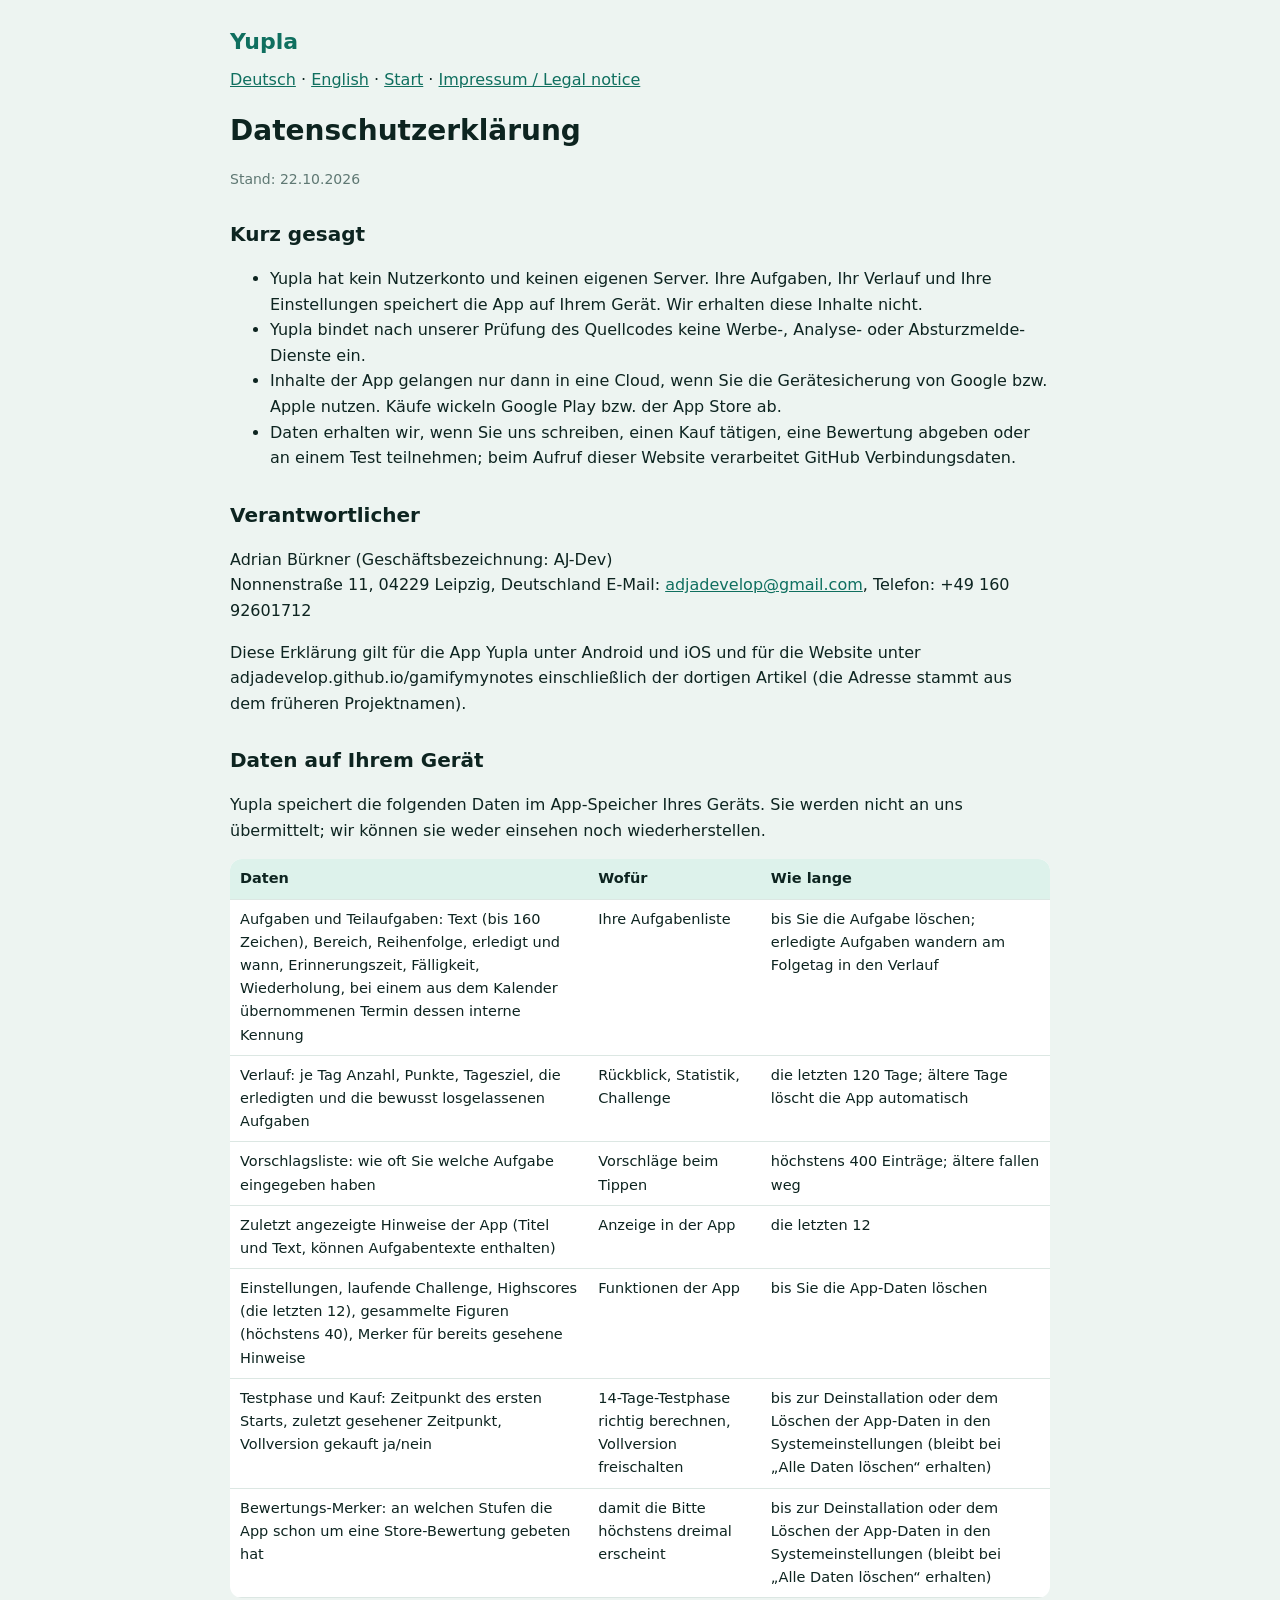
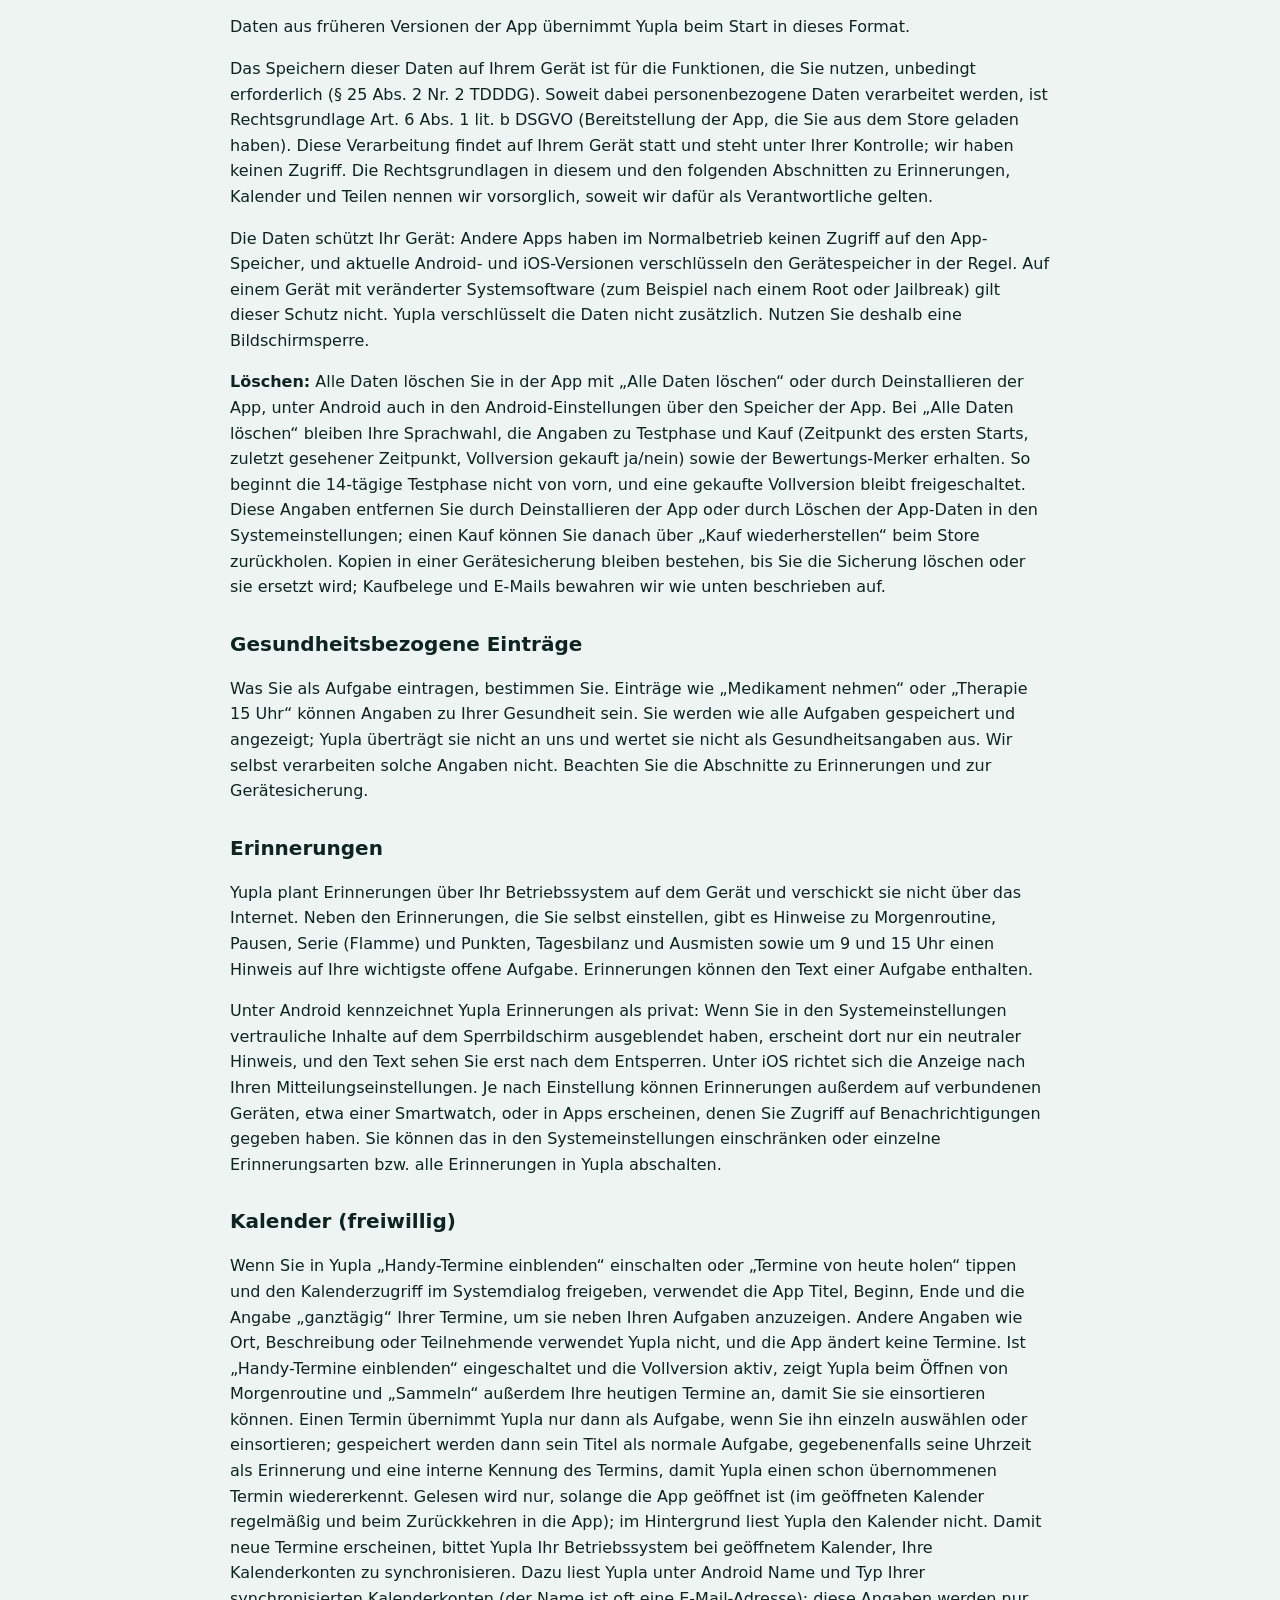
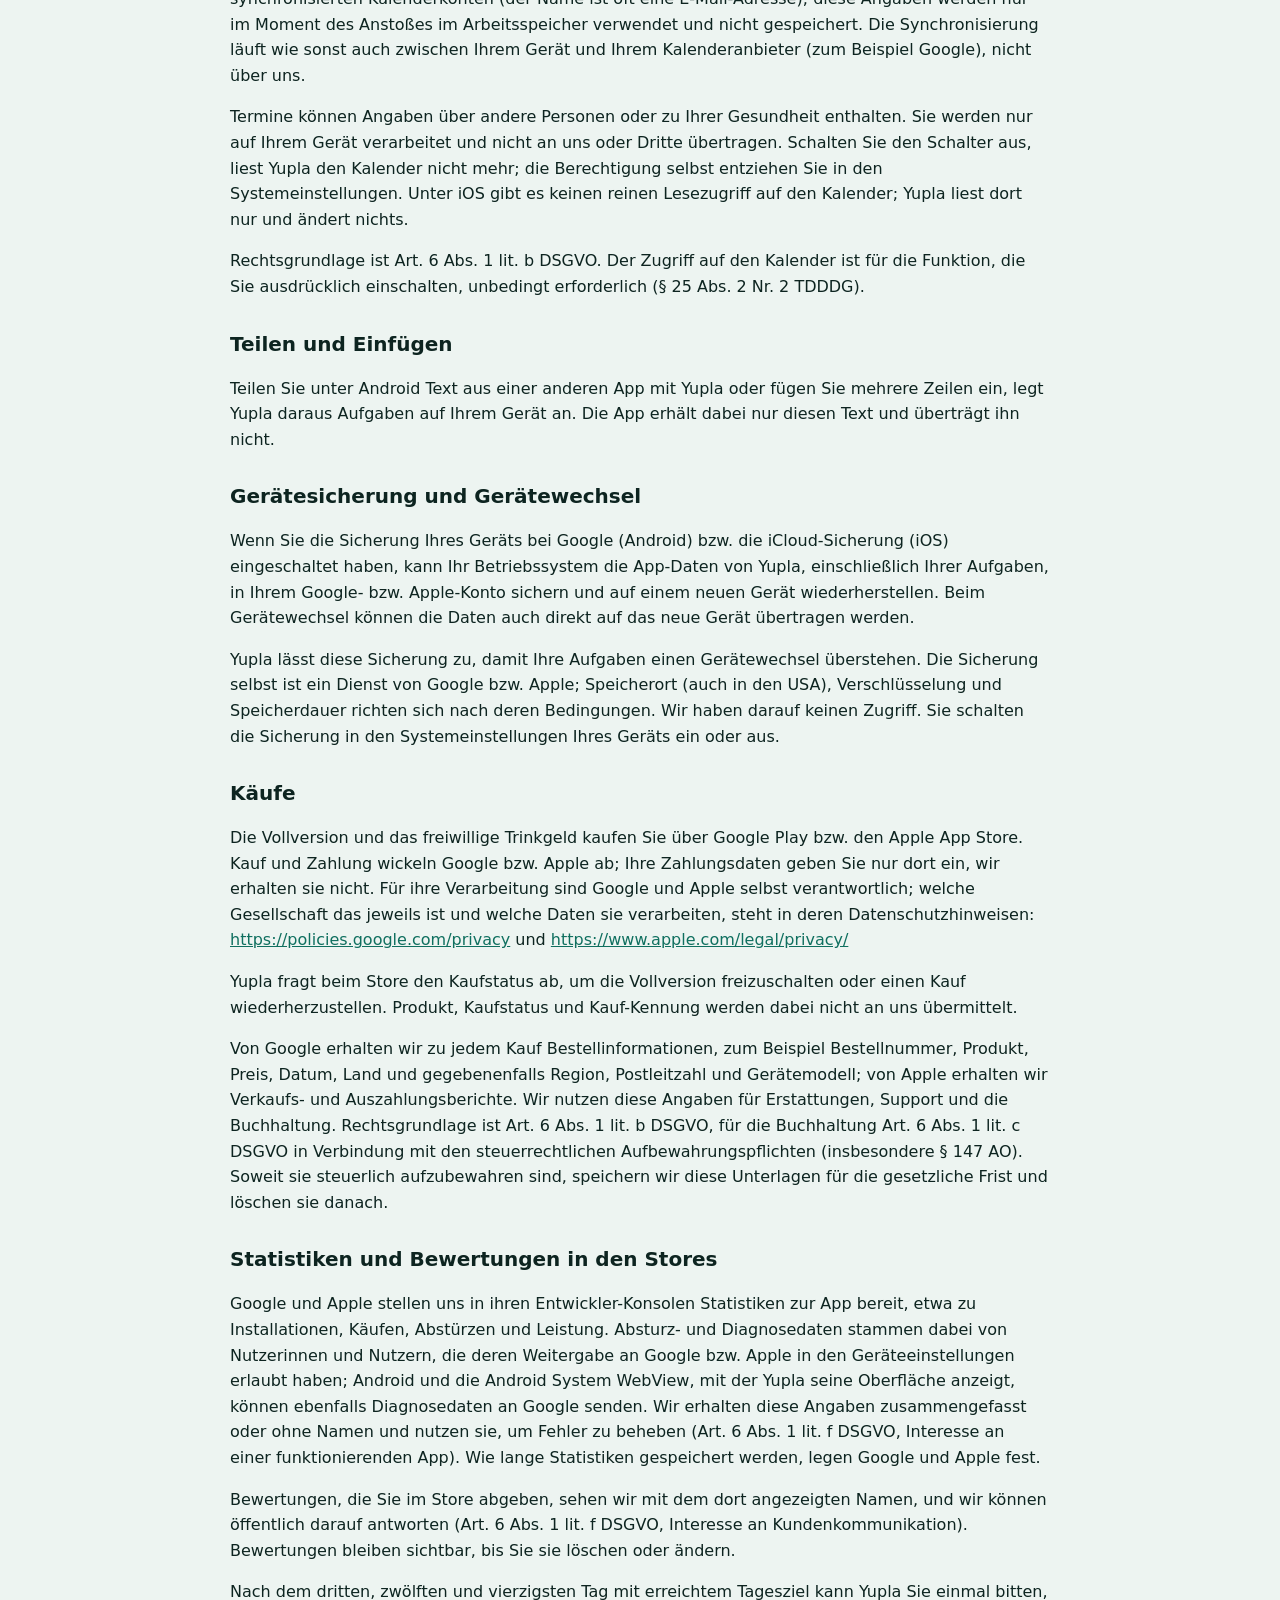
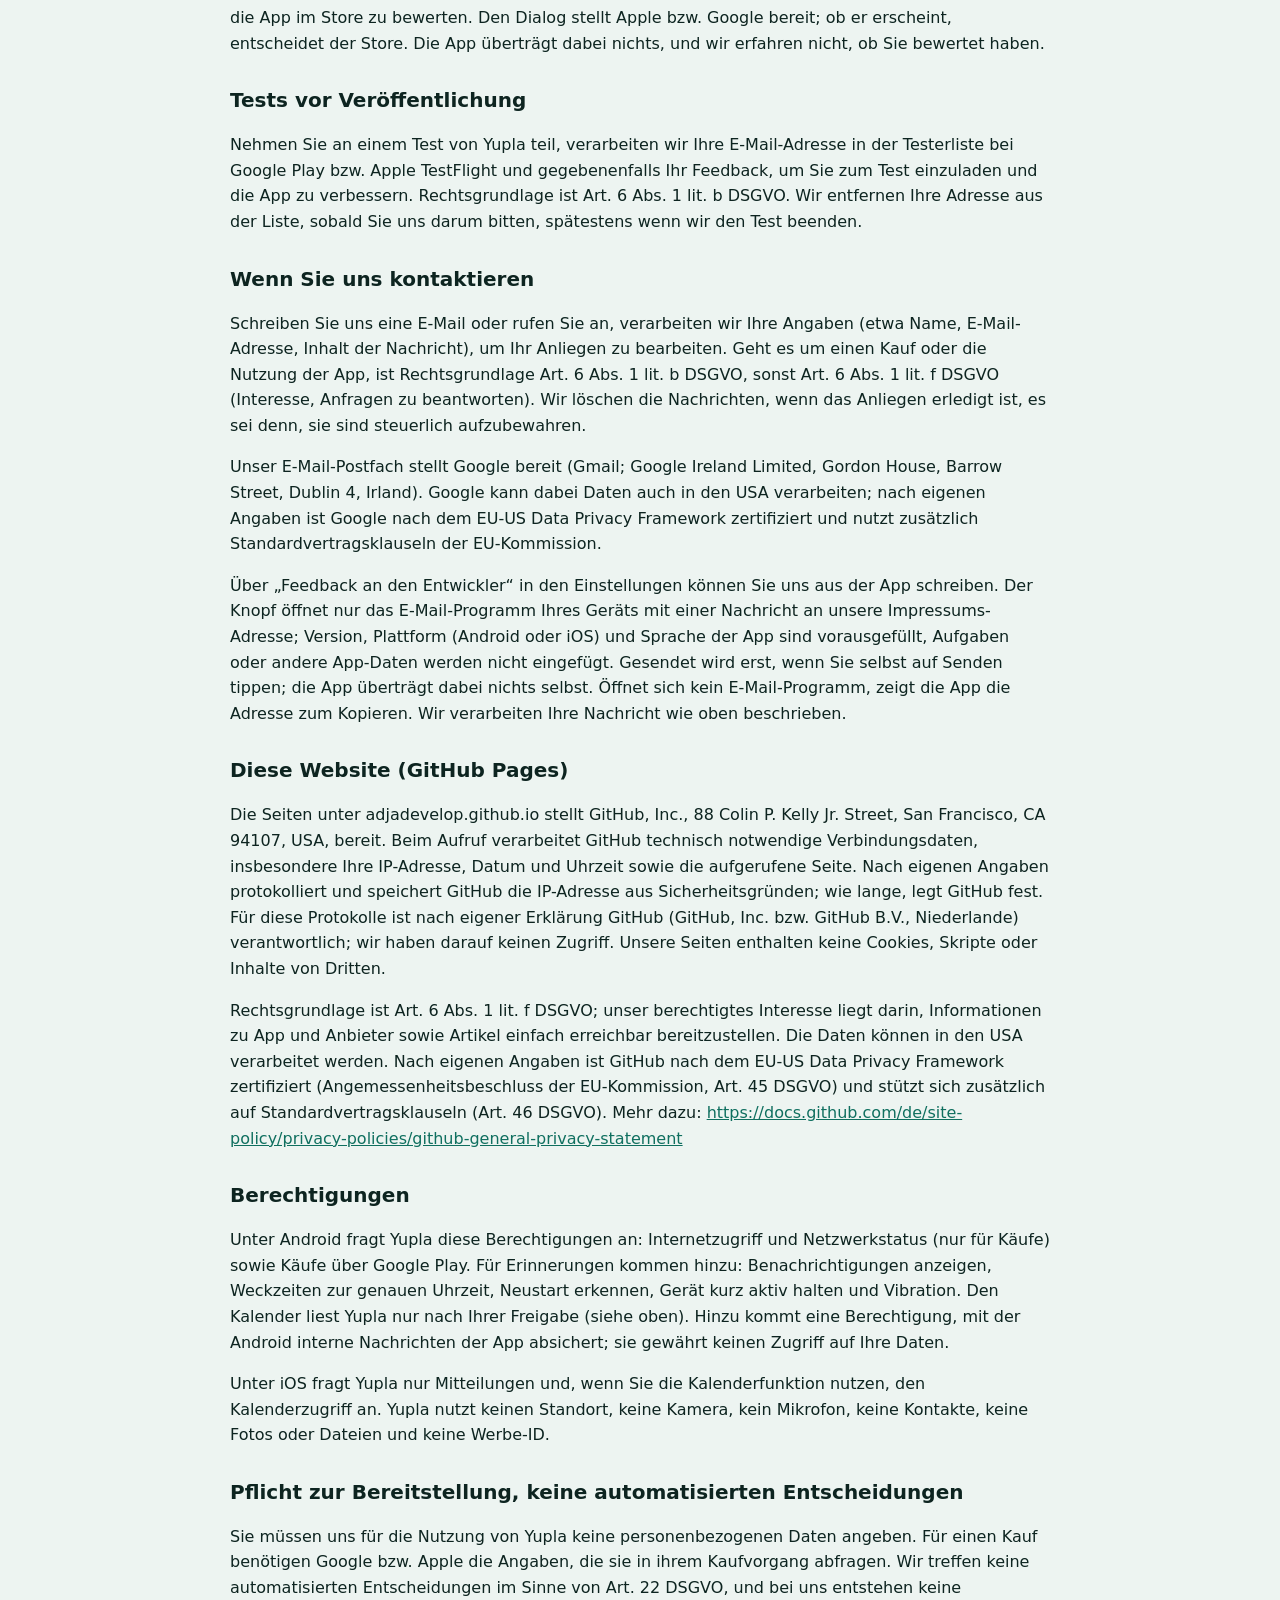
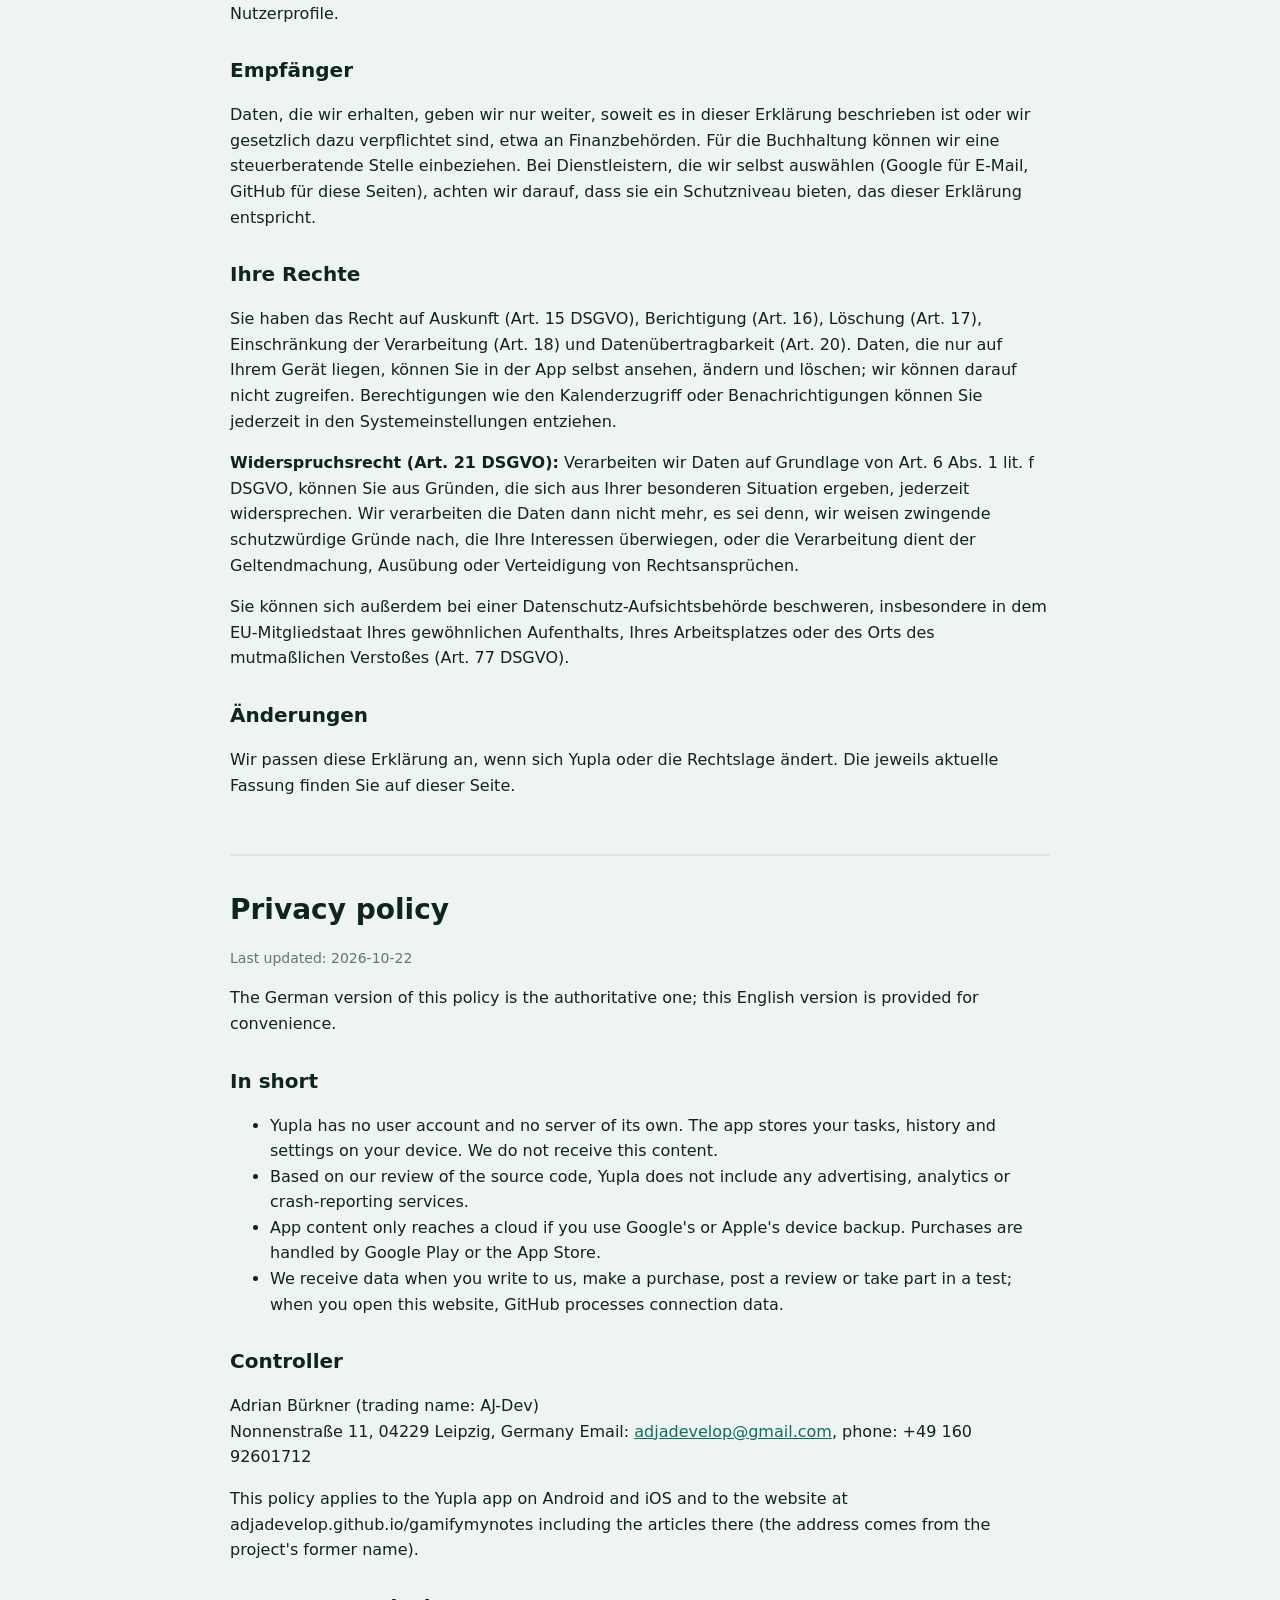
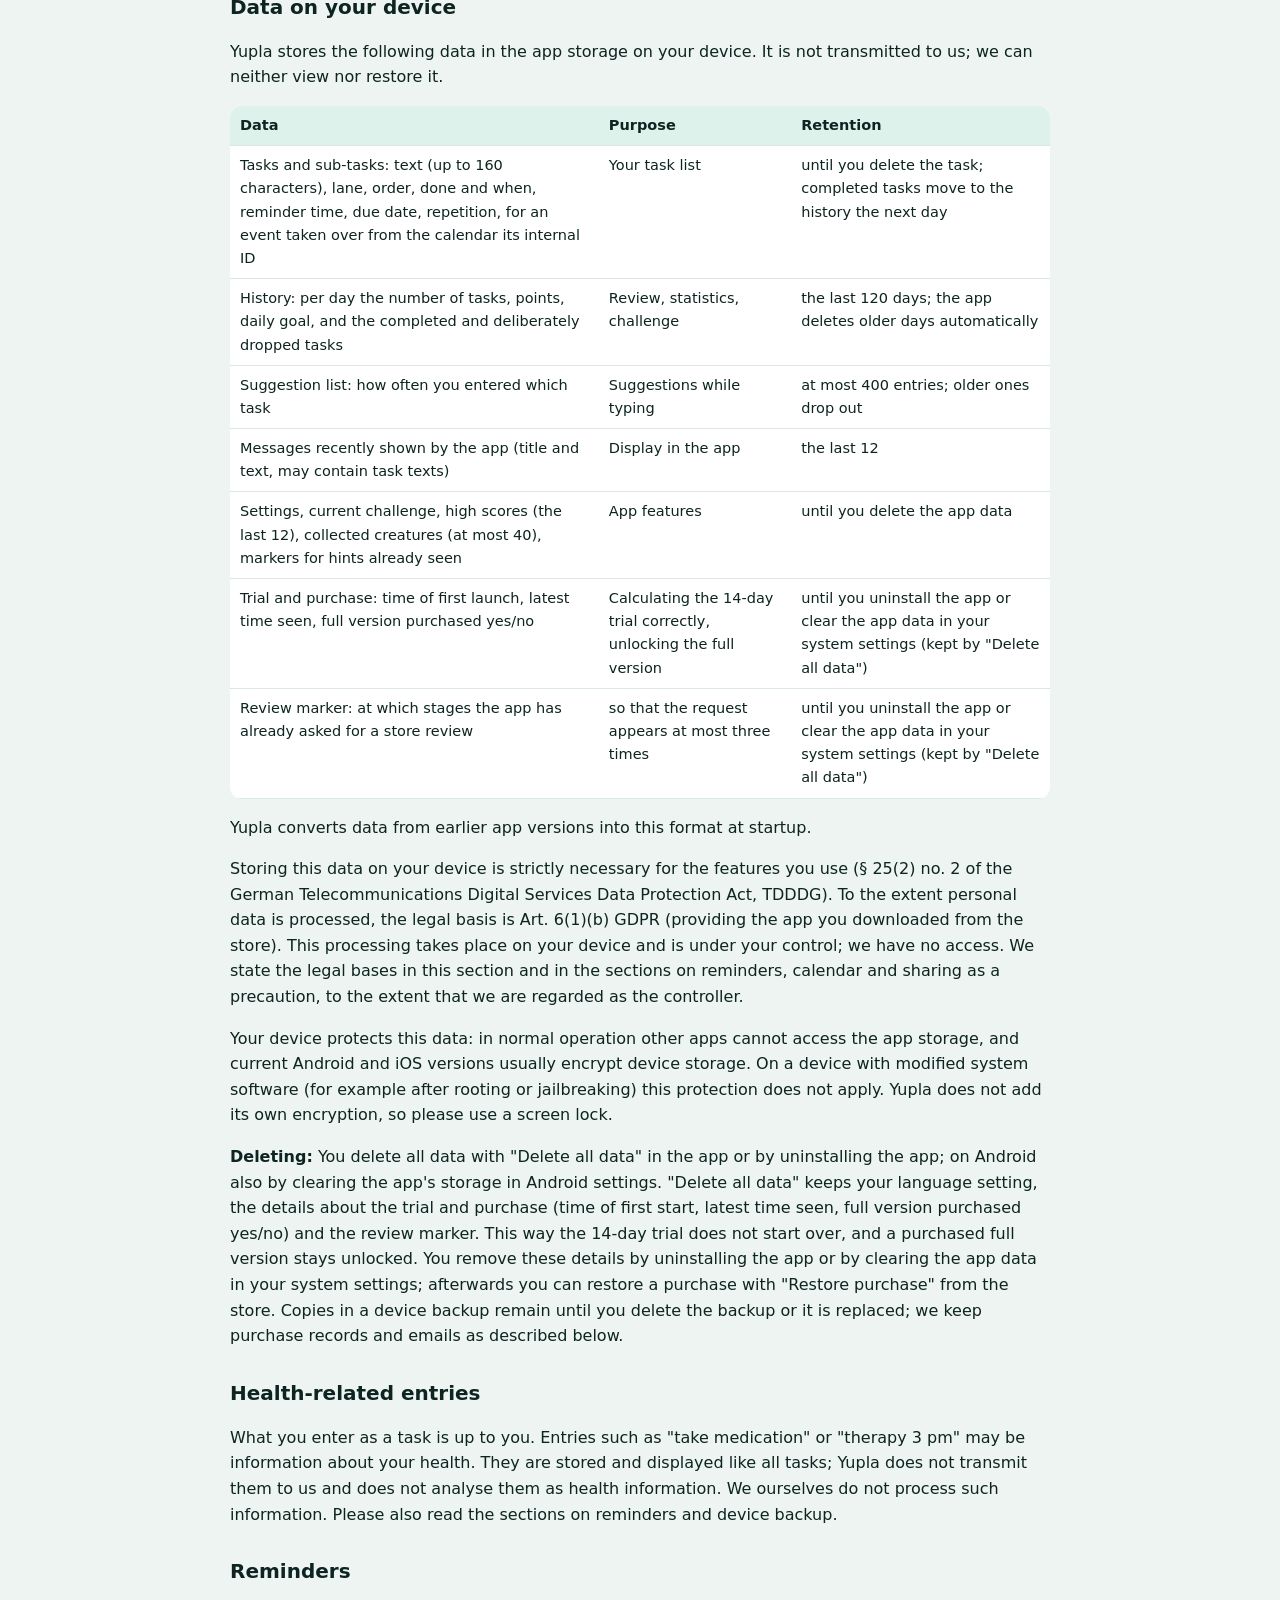
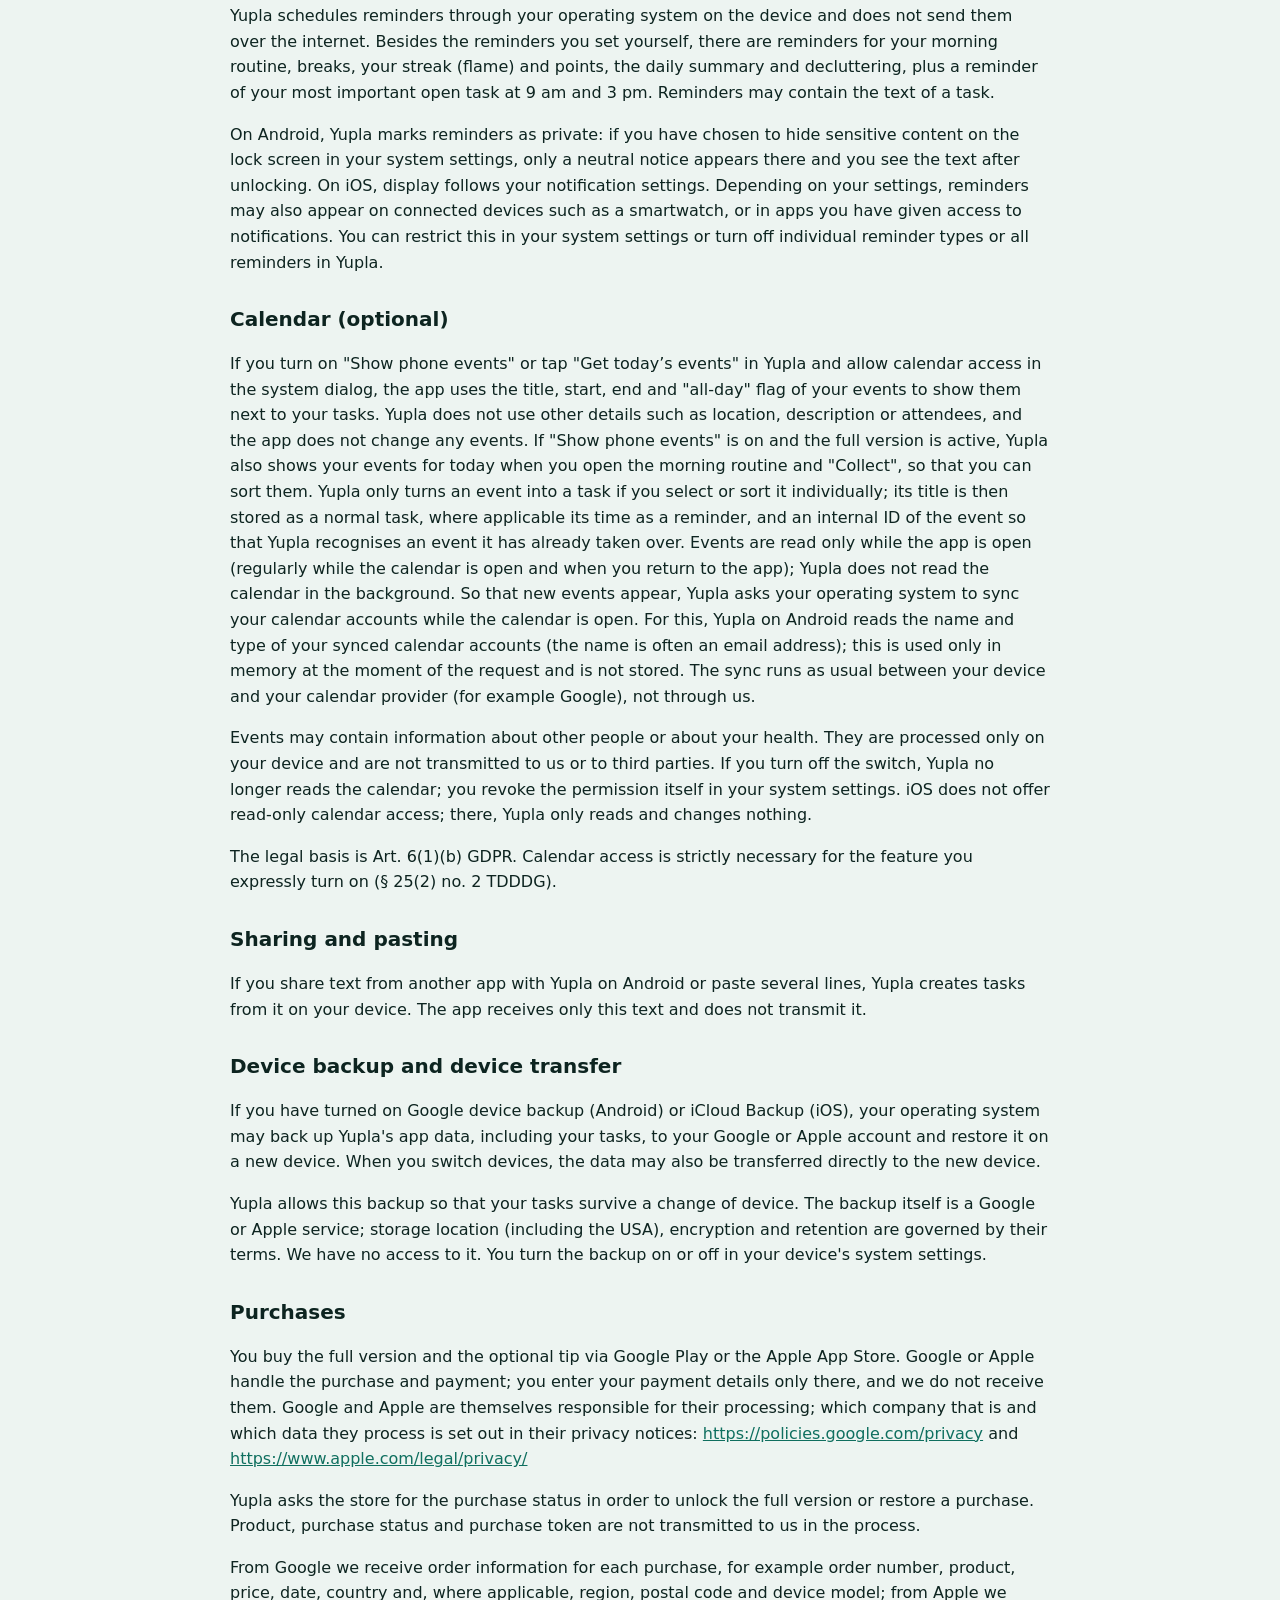
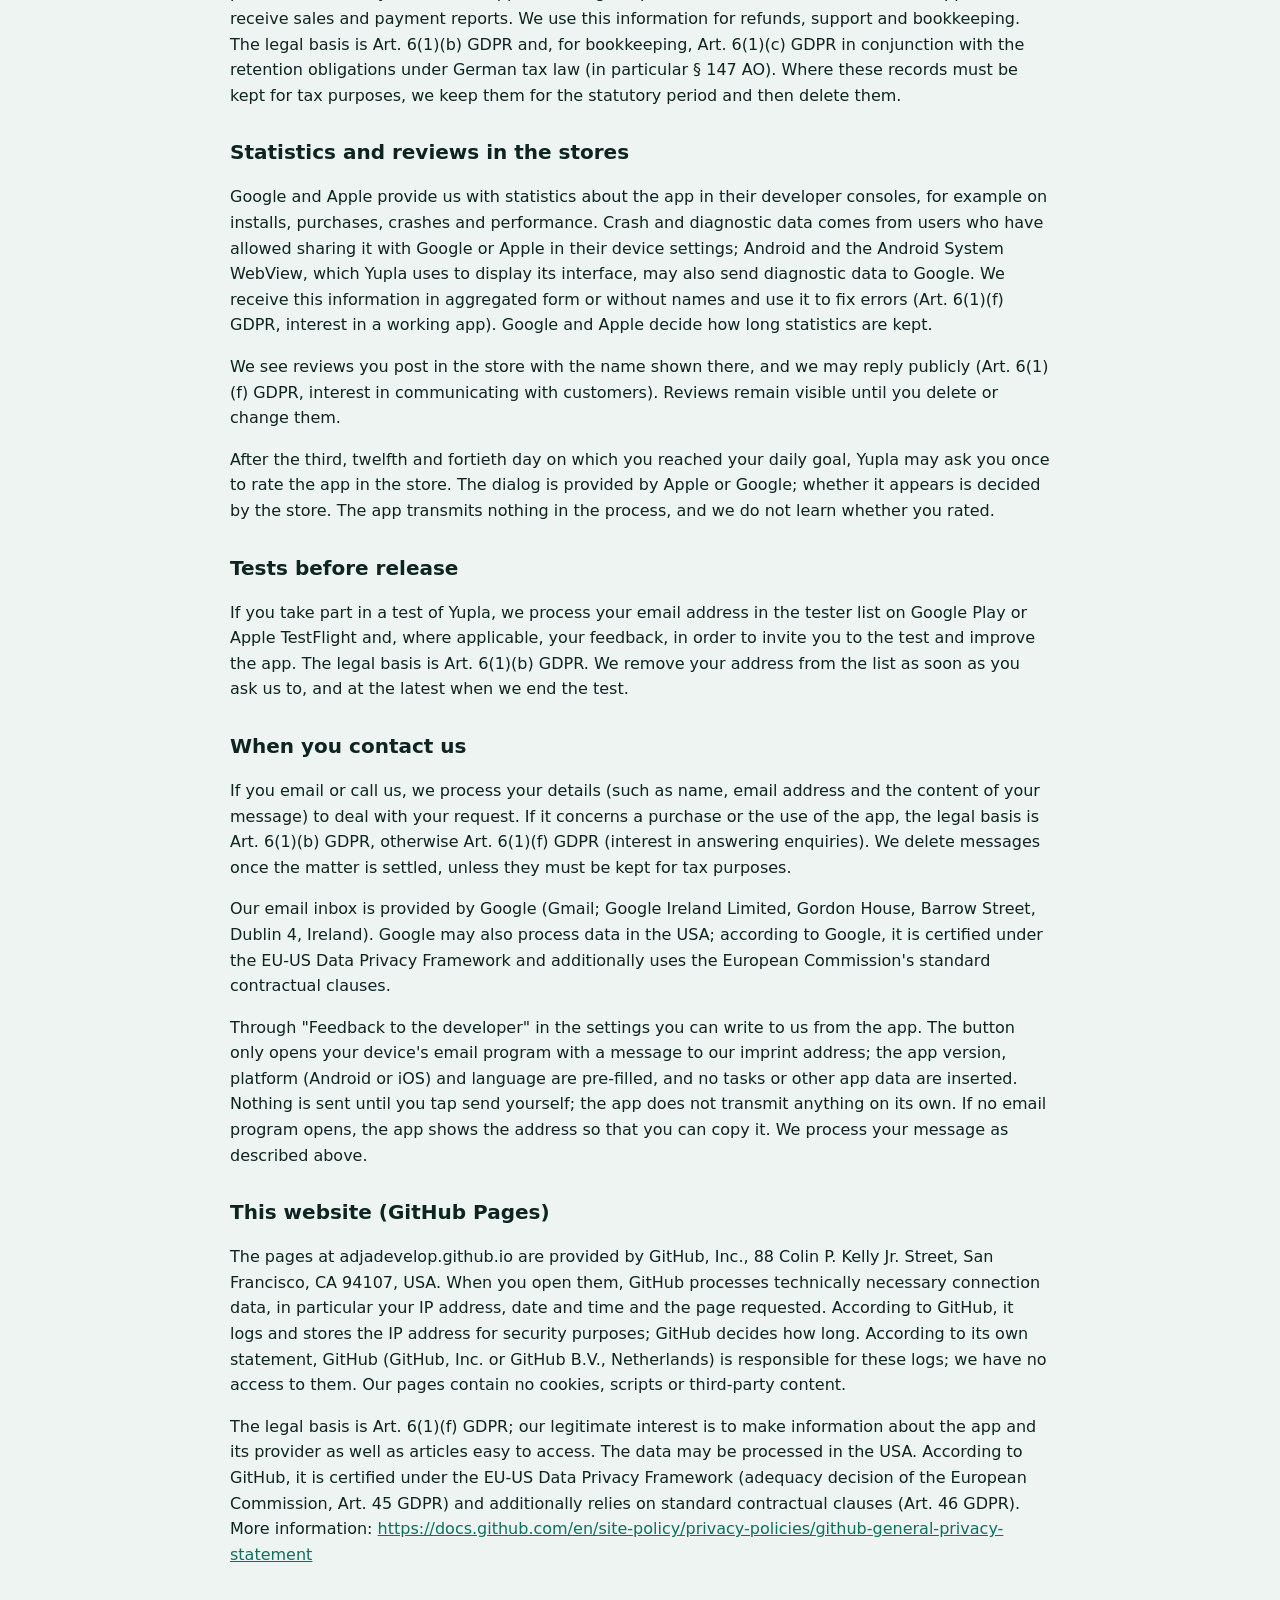
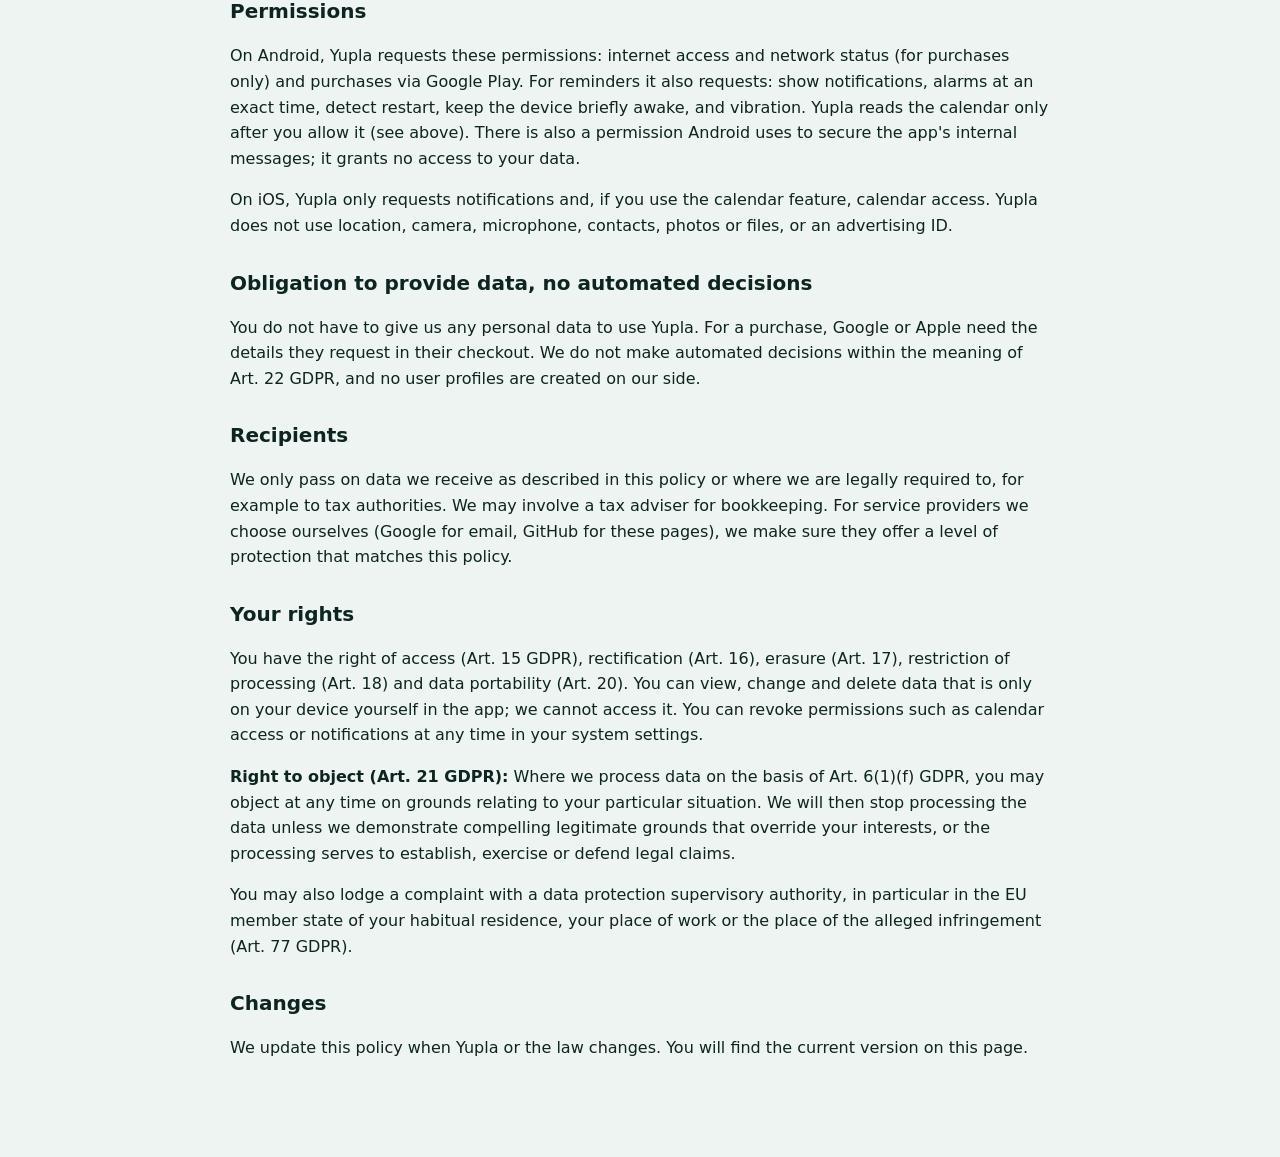
==== commit 5c0a2a1c: "Rechtstexte: Ersetzung H (Bewertungsdialog, 1.0.48), Anschrift Leipzig" ====
--- a/datenschutz.html
+++ b/datenschutz.html
@@ -24,7 +24,7 @@
 <li>Daten erhalten wir, wenn Sie uns schreiben, einen Kauf tätigen, eine Bewertung abgeben oder an einem Test teilnehmen; beim Aufruf dieser Website verarbeitet GitHub Verbindungsdaten.</li>
 </ul>
 <h2>Verantwortlicher</h2>
-<p>Adrian Bürkner (Geschäftsbezeichnung: AJ-Dev)<br>c/o flexdienst – #22234, Kurt-Schumacher-Straße 74, 67663 Kaiserslautern, Deutschland
+<p>Adrian Bürkner (Geschäftsbezeichnung: AJ-Dev)<br>Nonnenstraße 11, 04229 Leipzig, Deutschland
 E-Mail: <a href="mailto:adjadevelop@gmail.com">adjadevelop@gmail.com</a>, Telefon: +49 160 92601712</p>
 <p>Diese Erklärung gilt für die App Yupla unter Android und iOS und für die Website unter adjadevelop.github.io/gamifymynotes einschließlich der dortigen Artikel (die Adresse stammt aus dem früheren Projektnamen).</p>
 <h2>Daten auf Ihrem Gerät</h2>
@@ -68,12 +68,17 @@
 <td>14-Tage-Testphase richtig berechnen, Vollversion freischalten</td>
 <td>bis zur Deinstallation oder dem Löschen der App-Daten in den Systemeinstellungen (bleibt bei „Alle Daten löschen“ erhalten)</td>
 </tr>
+<tr>
+<td>Bewertungs-Merker: an welchen Stufen die App schon um eine Store-Bewertung gebeten hat</td>
+<td>damit die Bitte höchstens dreimal erscheint</td>
+<td>bis zur Deinstallation oder dem Löschen der App-Daten in den Systemeinstellungen (bleibt bei „Alle Daten löschen“ erhalten)</td>
+</tr>
 </tbody>
 </table>
 <p>Daten aus früheren Versionen der App übernimmt Yupla beim Start in dieses Format.</p>
 <p>Das Speichern dieser Daten auf Ihrem Gerät ist für die Funktionen, die Sie nutzen, unbedingt erforderlich (§ 25 Abs. 2 Nr. 2 TDDDG). Soweit dabei personenbezogene Daten verarbeitet werden, ist Rechtsgrundlage Art. 6 Abs. 1 lit. b DSGVO (Bereitstellung der App, die Sie aus dem Store geladen haben). Diese Verarbeitung findet auf Ihrem Gerät statt und steht unter Ihrer Kontrolle; wir haben keinen Zugriff. Die Rechtsgrundlagen in diesem und den folgenden Abschnitten zu Erinnerungen, Kalender und Teilen nennen wir vorsorglich, soweit wir dafür als Verantwortliche gelten.</p>
 <p>Die Daten schützt Ihr Gerät: Andere Apps haben im Normalbetrieb keinen Zugriff auf den App-Speicher, und aktuelle Android- und iOS-Versionen verschlüsseln den Gerätespeicher in der Regel. Auf einem Gerät mit veränderter Systemsoftware (zum Beispiel nach einem Root oder Jailbreak) gilt dieser Schutz nicht. Yupla verschlüsselt die Daten nicht zusätzlich. Nutzen Sie deshalb eine Bildschirmsperre.</p>
-<p><strong>Löschen:</strong> Alle Daten löschen Sie in der App mit „Alle Daten löschen“ oder durch Deinstallieren der App, unter Android auch in den Android-Einstellungen über den Speicher der App. Bei „Alle Daten löschen“ bleiben Ihre Sprachwahl sowie die Angaben zu Testphase und Kauf erhalten (Zeitpunkt des ersten Starts, zuletzt gesehener Zeitpunkt, Vollversion gekauft ja/nein). So beginnt die 14-tägige Testphase nicht von vorn, und eine gekaufte Vollversion bleibt freigeschaltet. Diese Angaben entfernen Sie durch Deinstallieren der App oder durch Löschen der App-Daten in den Systemeinstellungen; einen Kauf können Sie danach über „Kauf wiederherstellen“ beim Store zurückholen. Kopien in einer Gerätesicherung bleiben bestehen, bis Sie die Sicherung löschen oder sie ersetzt wird; Kaufbelege und E-Mails bewahren wir wie unten beschrieben auf.</p>
+<p><strong>Löschen:</strong> Alle Daten löschen Sie in der App mit „Alle Daten löschen“ oder durch Deinstallieren der App, unter Android auch in den Android-Einstellungen über den Speicher der App. Bei „Alle Daten löschen“ bleiben Ihre Sprachwahl, die Angaben zu Testphase und Kauf (Zeitpunkt des ersten Starts, zuletzt gesehener Zeitpunkt, Vollversion gekauft ja/nein) sowie der Bewertungs-Merker erhalten. So beginnt die 14-tägige Testphase nicht von vorn, und eine gekaufte Vollversion bleibt freigeschaltet. Diese Angaben entfernen Sie durch Deinstallieren der App oder durch Löschen der App-Daten in den Systemeinstellungen; einen Kauf können Sie danach über „Kauf wiederherstellen“ beim Store zurückholen. Kopien in einer Gerätesicherung bleiben bestehen, bis Sie die Sicherung löschen oder sie ersetzt wird; Kaufbelege und E-Mails bewahren wir wie unten beschrieben auf.</p>
 <h2>Gesundheitsbezogene Einträge</h2>
 <p>Was Sie als Aufgabe eintragen, bestimmen Sie. Einträge wie „Medikament nehmen“ oder „Therapie 15 Uhr“ können Angaben zu Ihrer Gesundheit sein. Sie werden wie alle Aufgaben gespeichert und angezeigt; Yupla überträgt sie nicht an uns und wertet sie nicht als Gesundheitsangaben aus. Wir selbst verarbeiten solche Angaben nicht. Beachten Sie die Abschnitte zu Erinnerungen und zur Gerätesicherung.</p>
 <h2>Erinnerungen</h2>
@@ -95,11 +100,12 @@
 <h2>Statistiken und Bewertungen in den Stores</h2>
 <p>Google und Apple stellen uns in ihren Entwickler-Konsolen Statistiken zur App bereit, etwa zu Installationen, Käufen, Abstürzen und Leistung. Absturz- und Diagnosedaten stammen dabei von Nutzerinnen und Nutzern, die deren Weitergabe an Google bzw. Apple in den Geräteeinstellungen erlaubt haben; Android und die Android System WebView, mit der Yupla seine Oberfläche anzeigt, können ebenfalls Diagnosedaten an Google senden. Wir erhalten diese Angaben zusammengefasst oder ohne Namen und nutzen sie, um Fehler zu beheben (Art. 6 Abs. 1 lit. f DSGVO, Interesse an einer funktionierenden App). Wie lange Statistiken gespeichert werden, legen Google und Apple fest.</p>
 <p>Bewertungen, die Sie im Store abgeben, sehen wir mit dem dort angezeigten Namen, und wir können öffentlich darauf antworten (Art. 6 Abs. 1 lit. f DSGVO, Interesse an Kundenkommunikation). Bewertungen bleiben sichtbar, bis Sie sie löschen oder ändern.</p>
+<p>Nach dem dritten, zwölften und vierzigsten Tag mit erreichtem Tagesziel kann Yupla Sie einmal bitten, die App im Store zu bewerten. Den Dialog stellt Apple bzw. Google bereit; ob er erscheint, entscheidet der Store. Die App überträgt dabei nichts, und wir erfahren nicht, ob Sie bewertet haben.</p>
 <h2>Tests vor Veröffentlichung</h2>
 <p>Nehmen Sie an einem Test von Yupla teil, verarbeiten wir Ihre E-Mail-Adresse in der Testerliste bei Google Play bzw. Apple TestFlight und gegebenenfalls Ihr Feedback, um Sie zum Test einzuladen und die App zu verbessern. Rechtsgrundlage ist Art. 6 Abs. 1 lit. b DSGVO. Wir entfernen Ihre Adresse aus der Liste, sobald Sie uns darum bitten, spätestens wenn wir den Test beenden.</p>
 <h2>Wenn Sie uns kontaktieren</h2>
 <p>Schreiben Sie uns eine E-Mail oder rufen Sie an, verarbeiten wir Ihre Angaben (etwa Name, E-Mail-Adresse, Inhalt der Nachricht), um Ihr Anliegen zu bearbeiten. Geht es um einen Kauf oder die Nutzung der App, ist Rechtsgrundlage Art. 6 Abs. 1 lit. b DSGVO, sonst Art. 6 Abs. 1 lit. f DSGVO (Interesse, Anfragen zu beantworten). Wir löschen die Nachrichten, wenn das Anliegen erledigt ist, es sei denn, sie sind steuerlich aufzubewahren.</p>
-<p>Unser E-Mail-Postfach stellt Google bereit (Gmail; Google Ireland Limited, Gordon House, Barrow Street, Dublin 4, Irland). Google kann dabei Daten auch in den USA verarbeiten; nach eigenen Angaben ist Google nach dem EU-US Data Privacy Framework zertifiziert und nutzt zusätzlich Standardvertragsklauseln der EU-Kommission. Briefe an unsere Anschrift nimmt flexdienst entgegen und leitet sie an uns weiter.</p>
+<p>Unser E-Mail-Postfach stellt Google bereit (Gmail; Google Ireland Limited, Gordon House, Barrow Street, Dublin 4, Irland). Google kann dabei Daten auch in den USA verarbeiten; nach eigenen Angaben ist Google nach dem EU-US Data Privacy Framework zertifiziert und nutzt zusätzlich Standardvertragsklauseln der EU-Kommission.</p>
 <p>Über „Feedback an den Entwickler“ in den Einstellungen können Sie uns aus der App schreiben. Der Knopf öffnet nur das E-Mail-Programm Ihres Geräts mit einer Nachricht an unsere Impressums-Adresse; Version, Plattform (Android oder iOS) und Sprache der App sind vorausgefüllt, Aufgaben oder andere App-Daten werden nicht eingefügt. Gesendet wird erst, wenn Sie selbst auf Senden tippen; die App überträgt dabei nichts selbst. Öffnet sich kein E-Mail-Programm, zeigt die App die Adresse zum Kopieren. Wir verarbeiten Ihre Nachricht wie oben beschrieben.</p>
 <h2>Diese Website (GitHub Pages)</h2>
 <p>Die Seiten unter adjadevelop.github.io stellt GitHub, Inc., 88 Colin P. Kelly Jr. Street, San Francisco, CA 94107, USA, bereit. Beim Aufruf verarbeitet GitHub technisch notwendige Verbindungsdaten, insbesondere Ihre IP-Adresse, Datum und Uhrzeit sowie die aufgerufene Seite. Nach eigenen Angaben protokolliert und speichert GitHub die IP-Adresse aus Sicherheitsgründen; wie lange, legt GitHub fest. Für diese Protokolle ist nach eigener Erklärung GitHub (GitHub, Inc. bzw. GitHub B.V., Niederlande) verantwortlich; wir haben darauf keinen Zugriff. Unsere Seiten enthalten keine Cookies, Skripte oder Inhalte von Dritten.</p>
@@ -110,7 +116,7 @@
 <h2>Pflicht zur Bereitstellung, keine automatisierten Entscheidungen</h2>
 <p>Sie müssen uns für die Nutzung von Yupla keine personenbezogenen Daten angeben. Für einen Kauf benötigen Google bzw. Apple die Angaben, die sie in ihrem Kaufvorgang abfragen. Wir treffen keine automatisierten Entscheidungen im Sinne von Art. 22 DSGVO, und bei uns entstehen keine Nutzerprofile.</p>
 <h2>Empfänger</h2>
-<p>Daten, die wir erhalten, geben wir nur weiter, soweit es in dieser Erklärung beschrieben ist oder wir gesetzlich dazu verpflichtet sind, etwa an Finanzbehörden. Für die Buchhaltung können wir eine steuerberatende Stelle einbeziehen. Bei Dienstleistern, die wir selbst auswählen (Google für E-Mail, GitHub für diese Seiten, flexdienst für die Post), achten wir darauf, dass sie ein Schutzniveau bieten, das dieser Erklärung entspricht.</p>
+<p>Daten, die wir erhalten, geben wir nur weiter, soweit es in dieser Erklärung beschrieben ist oder wir gesetzlich dazu verpflichtet sind, etwa an Finanzbehörden. Für die Buchhaltung können wir eine steuerberatende Stelle einbeziehen. Bei Dienstleistern, die wir selbst auswählen (Google für E-Mail, GitHub für diese Seiten), achten wir darauf, dass sie ein Schutzniveau bieten, das dieser Erklärung entspricht.</p>
 <h2>Ihre Rechte</h2>
 <p>Sie haben das Recht auf Auskunft (Art. 15 DSGVO), Berichtigung (Art. 16), Löschung (Art. 17), Einschränkung der Verarbeitung (Art. 18) und Datenübertragbarkeit (Art. 20). Daten, die nur auf Ihrem Gerät liegen, können Sie in der App selbst ansehen, ändern und löschen; wir können darauf nicht zugreifen. Berechtigungen wie den Kalenderzugriff oder Benachrichtigungen können Sie jederzeit in den Systemeinstellungen entziehen.</p>
 <p><strong>Widerspruchsrecht (Art. 21 DSGVO):</strong> Verarbeiten wir Daten auf Grundlage von Art. 6 Abs. 1 lit. f DSGVO, können Sie aus Gründen, die sich aus Ihrer besonderen Situation ergeben, jederzeit widersprechen. Wir verarbeiten die Daten dann nicht mehr, es sei denn, wir weisen zwingende schutzwürdige Gründe nach, die Ihre Interessen überwiegen, oder die Verarbeitung dient der Geltendmachung, Ausübung oder Verteidigung von Rechtsansprüchen.</p>
@@ -131,7 +137,7 @@
 <li>We receive data when you write to us, make a purchase, post a review or take part in a test; when you open this website, GitHub processes connection data.</li>
 </ul>
 <h2>Controller</h2>
-<p>Adrian Bürkner (trading name: AJ-Dev)<br>c/o flexdienst – #22234, Kurt-Schumacher-Straße 74, 67663 Kaiserslautern, Germany
+<p>Adrian Bürkner (trading name: AJ-Dev)<br>Nonnenstraße 11, 04229 Leipzig, Germany
 Email: <a href="mailto:adjadevelop@gmail.com">adjadevelop@gmail.com</a>, phone: +49 160 92601712</p>
 <p>This policy applies to the Yupla app on Android and iOS and to the website at adjadevelop.github.io/gamifymynotes including the articles there (the address comes from the project's former name).</p>
 <h2>Data on your device</h2>
@@ -175,12 +181,17 @@
 <td>Calculating the 14-day trial correctly, unlocking the full version</td>
 <td>until you uninstall the app or clear the app data in your system settings (kept by "Delete all data")</td>
 </tr>
+<tr>
+<td>Review marker: at which stages the app has already asked for a store review</td>
+<td>so that the request appears at most three times</td>
+<td>until you uninstall the app or clear the app data in your system settings (kept by "Delete all data")</td>
+</tr>
 </tbody>
 </table>
 <p>Yupla converts data from earlier app versions into this format at startup.</p>
 <p>Storing this data on your device is strictly necessary for the features you use (§ 25(2) no. 2 of the German Telecommunications Digital Services Data Protection Act, TDDDG). To the extent personal data is processed, the legal basis is Art. 6(1)(b) GDPR (providing the app you downloaded from the store). This processing takes place on your device and is under your control; we have no access. We state the legal bases in this section and in the sections on reminders, calendar and sharing as a precaution, to the extent that we are regarded as the controller.</p>
 <p>Your device protects this data: in normal operation other apps cannot access the app storage, and current Android and iOS versions usually encrypt device storage. On a device with modified system software (for example after rooting or jailbreaking) this protection does not apply. Yupla does not add its own encryption, so please use a screen lock.</p>
-<p><strong>Deleting:</strong> You delete all data with "Delete all data" in the app or by uninstalling the app; on Android also by clearing the app's storage in Android settings. "Delete all data" keeps your language setting and the details about the trial and purchase (time of first start, latest time seen, full version purchased yes/no). This way the 14-day trial does not start over, and a purchased full version stays unlocked. You remove these details by uninstalling the app or by clearing the app data in your system settings; afterwards you can restore a purchase with "Restore purchase" from the store. Copies in a device backup remain until you delete the backup or it is replaced; we keep purchase records and emails as described below.</p>
+<p><strong>Deleting:</strong> You delete all data with "Delete all data" in the app or by uninstalling the app; on Android also by clearing the app's storage in Android settings. "Delete all data" keeps your language setting, the details about the trial and purchase (time of first start, latest time seen, full version purchased yes/no) and the review marker. This way the 14-day trial does not start over, and a purchased full version stays unlocked. You remove these details by uninstalling the app or by clearing the app data in your system settings; afterwards you can restore a purchase with "Restore purchase" from the store. Copies in a device backup remain until you delete the backup or it is replaced; we keep purchase records and emails as described below.</p>
 <h2>Health-related entries</h2>
 <p>What you enter as a task is up to you. Entries such as "take medication" or "therapy 3 pm" may be information about your health. They are stored and displayed like all tasks; Yupla does not transmit them to us and does not analyse them as health information. We ourselves do not process such information. Please also read the sections on reminders and device backup.</p>
 <h2>Reminders</h2>
@@ -202,11 +213,12 @@
 <h2>Statistics and reviews in the stores</h2>
 <p>Google and Apple provide us with statistics about the app in their developer consoles, for example on installs, purchases, crashes and performance. Crash and diagnostic data comes from users who have allowed sharing it with Google or Apple in their device settings; Android and the Android System WebView, which Yupla uses to display its interface, may also send diagnostic data to Google. We receive this information in aggregated form or without names and use it to fix errors (Art. 6(1)(f) GDPR, interest in a working app). Google and Apple decide how long statistics are kept.</p>
 <p>We see reviews you post in the store with the name shown there, and we may reply publicly (Art. 6(1)(f) GDPR, interest in communicating with customers). Reviews remain visible until you delete or change them.</p>
+<p>After the third, twelfth and fortieth day on which you reached your daily goal, Yupla may ask you once to rate the app in the store. The dialog is provided by Apple or Google; whether it appears is decided by the store. The app transmits nothing in the process, and we do not learn whether you rated.</p>
 <h2>Tests before release</h2>
 <p>If you take part in a test of Yupla, we process your email address in the tester list on Google Play or Apple TestFlight and, where applicable, your feedback, in order to invite you to the test and improve the app. The legal basis is Art. 6(1)(b) GDPR. We remove your address from the list as soon as you ask us to, and at the latest when we end the test.</p>
 <h2>When you contact us</h2>
 <p>If you email or call us, we process your details (such as name, email address and the content of your message) to deal with your request. If it concerns a purchase or the use of the app, the legal basis is Art. 6(1)(b) GDPR, otherwise Art. 6(1)(f) GDPR (interest in answering enquiries). We delete messages once the matter is settled, unless they must be kept for tax purposes.</p>
-<p>Our email inbox is provided by Google (Gmail; Google Ireland Limited, Gordon House, Barrow Street, Dublin 4, Ireland). Google may also process data in the USA; according to Google, it is certified under the EU-US Data Privacy Framework and additionally uses the European Commission's standard contractual clauses. Letters to our address are received by flexdienst and forwarded to us.</p>
+<p>Our email inbox is provided by Google (Gmail; Google Ireland Limited, Gordon House, Barrow Street, Dublin 4, Ireland). Google may also process data in the USA; according to Google, it is certified under the EU-US Data Privacy Framework and additionally uses the European Commission's standard contractual clauses.</p>
 <p>Through "Feedback to the developer" in the settings you can write to us from the app. The button only opens your device's email program with a message to our imprint address; the app version, platform (Android or iOS) and language are pre-filled, and no tasks or other app data are inserted. Nothing is sent until you tap send yourself; the app does not transmit anything on its own. If no email program opens, the app shows the address so that you can copy it. We process your message as described above.</p>
 <h2>This website (GitHub Pages)</h2>
 <p>The pages at adjadevelop.github.io are provided by GitHub, Inc., 88 Colin P. Kelly Jr. Street, San Francisco, CA 94107, USA. When you open them, GitHub processes technically necessary connection data, in particular your IP address, date and time and the page requested. According to GitHub, it logs and stores the IP address for security purposes; GitHub decides how long. According to its own statement, GitHub (GitHub, Inc. or GitHub B.V., Netherlands) is responsible for these logs; we have no access to them. Our pages contain no cookies, scripts or third-party content.</p>
@@ -217,7 +229,7 @@
 <h2>Obligation to provide data, no automated decisions</h2>
 <p>You do not have to give us any personal data to use Yupla. For a purchase, Google or Apple need the details they request in their checkout. We do not make automated decisions within the meaning of Art. 22 GDPR, and no user profiles are created on our side.</p>
 <h2>Recipients</h2>
-<p>We only pass on data we receive as described in this policy or where we are legally required to, for example to tax authorities. We may involve a tax adviser for bookkeeping. For service providers we choose ourselves (Google for email, GitHub for these pages, flexdienst for post), we make sure they offer a level of protection that matches this policy.</p>
+<p>We only pass on data we receive as described in this policy or where we are legally required to, for example to tax authorities. We may involve a tax adviser for bookkeeping. For service providers we choose ourselves (Google for email, GitHub for these pages), we make sure they offer a level of protection that matches this policy.</p>
 <h2>Your rights</h2>
 <p>You have the right of access (Art. 15 GDPR), rectification (Art. 16), erasure (Art. 17), restriction of processing (Art. 18) and data portability (Art. 20). You can view, change and delete data that is only on your device yourself in the app; we cannot access it. You can revoke permissions such as calendar access or notifications at any time in your system settings.</p>
 <p><strong>Right to object (Art. 21 GDPR):</strong> Where we process data on the basis of Art. 6(1)(f) GDPR, you may object at any time on grounds relating to your particular situation. We will then stop processing the data unless we demonstrate compelling legitimate grounds that override your interests, or the processing serves to establish, exercise or defend legal claims.</p>
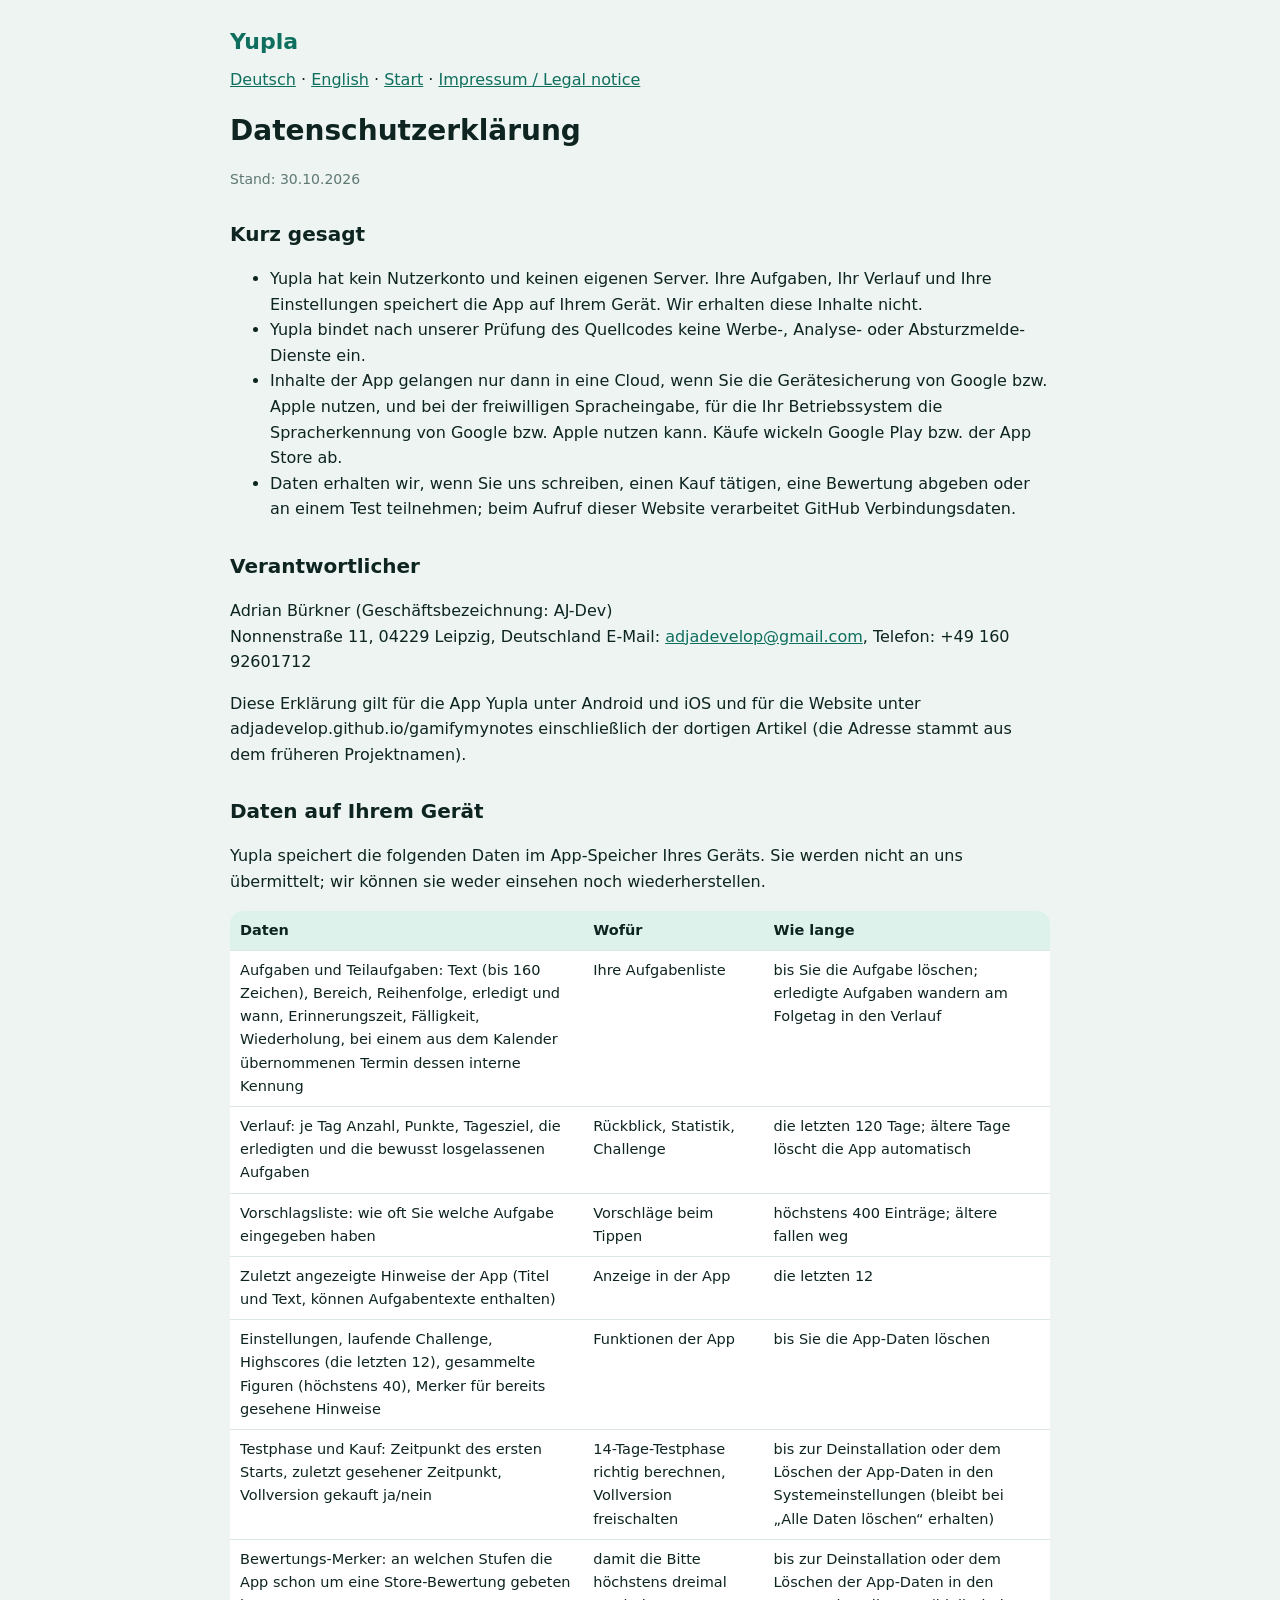
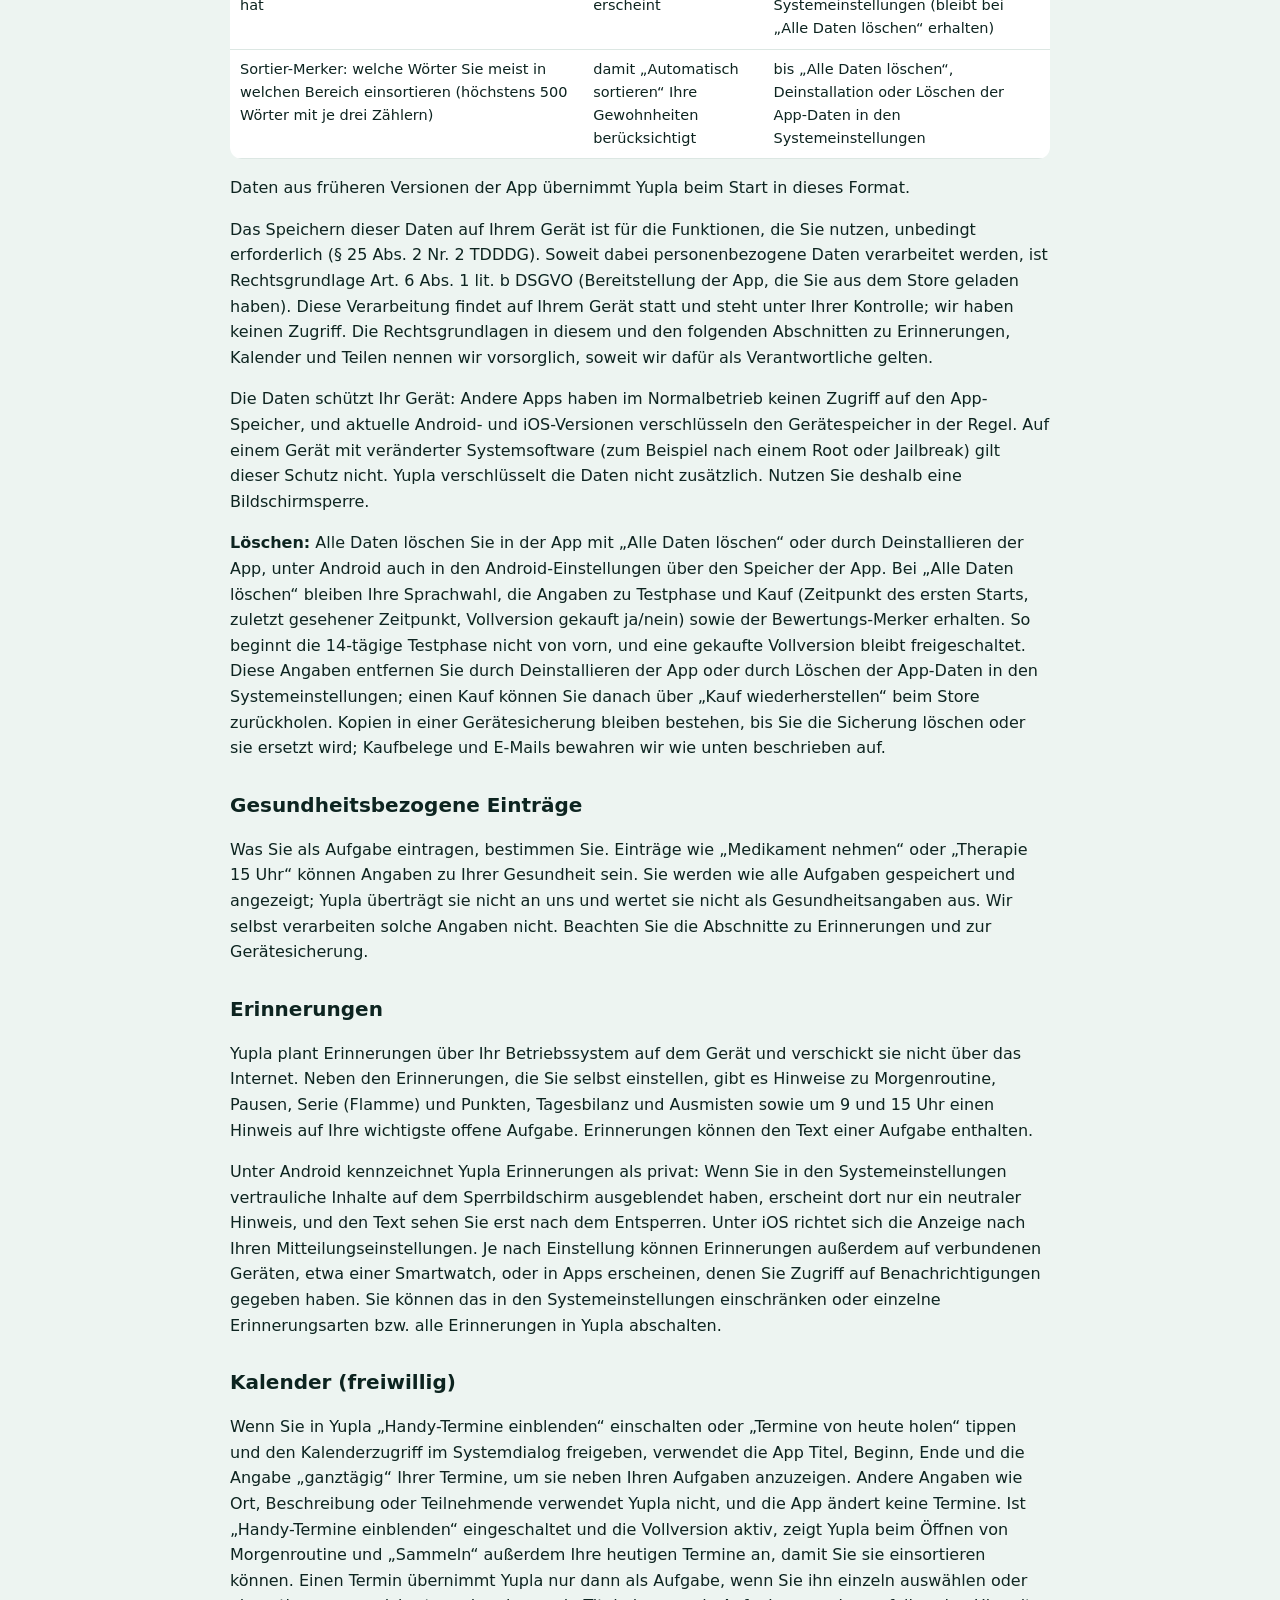
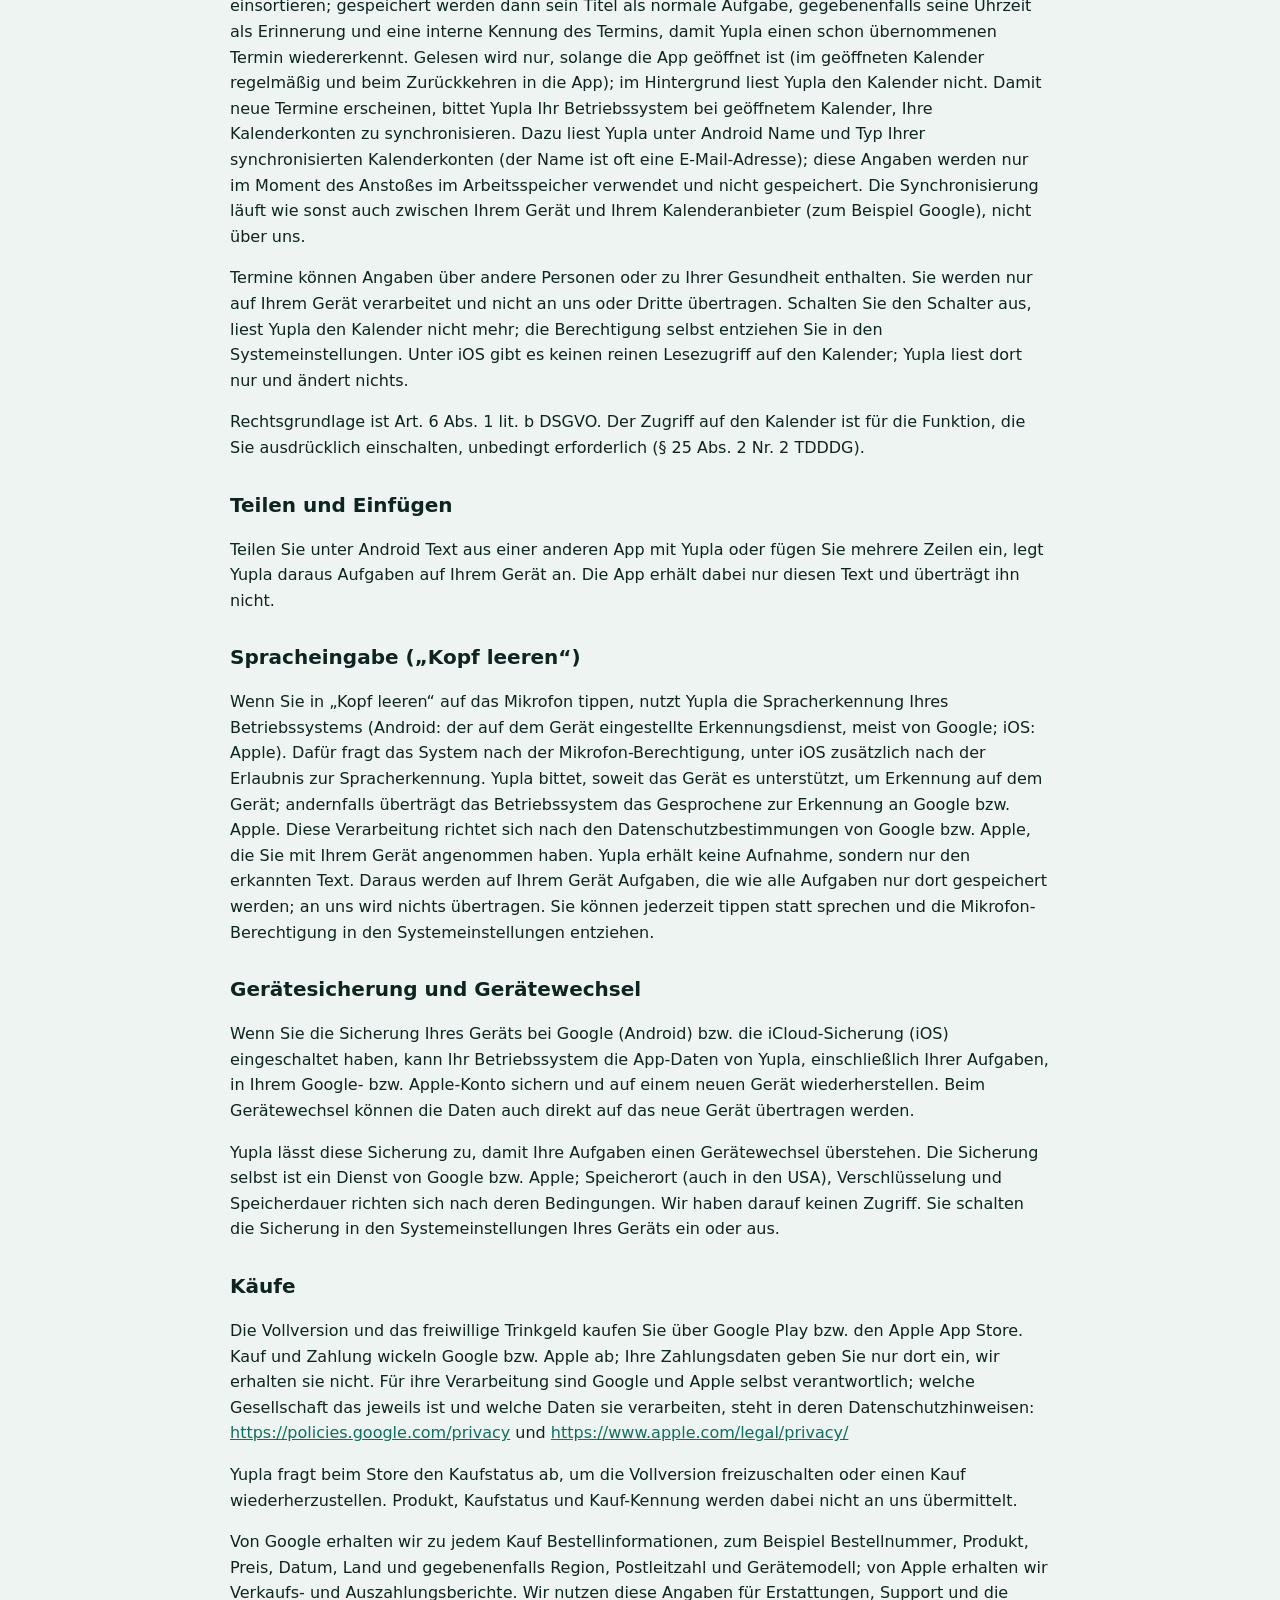
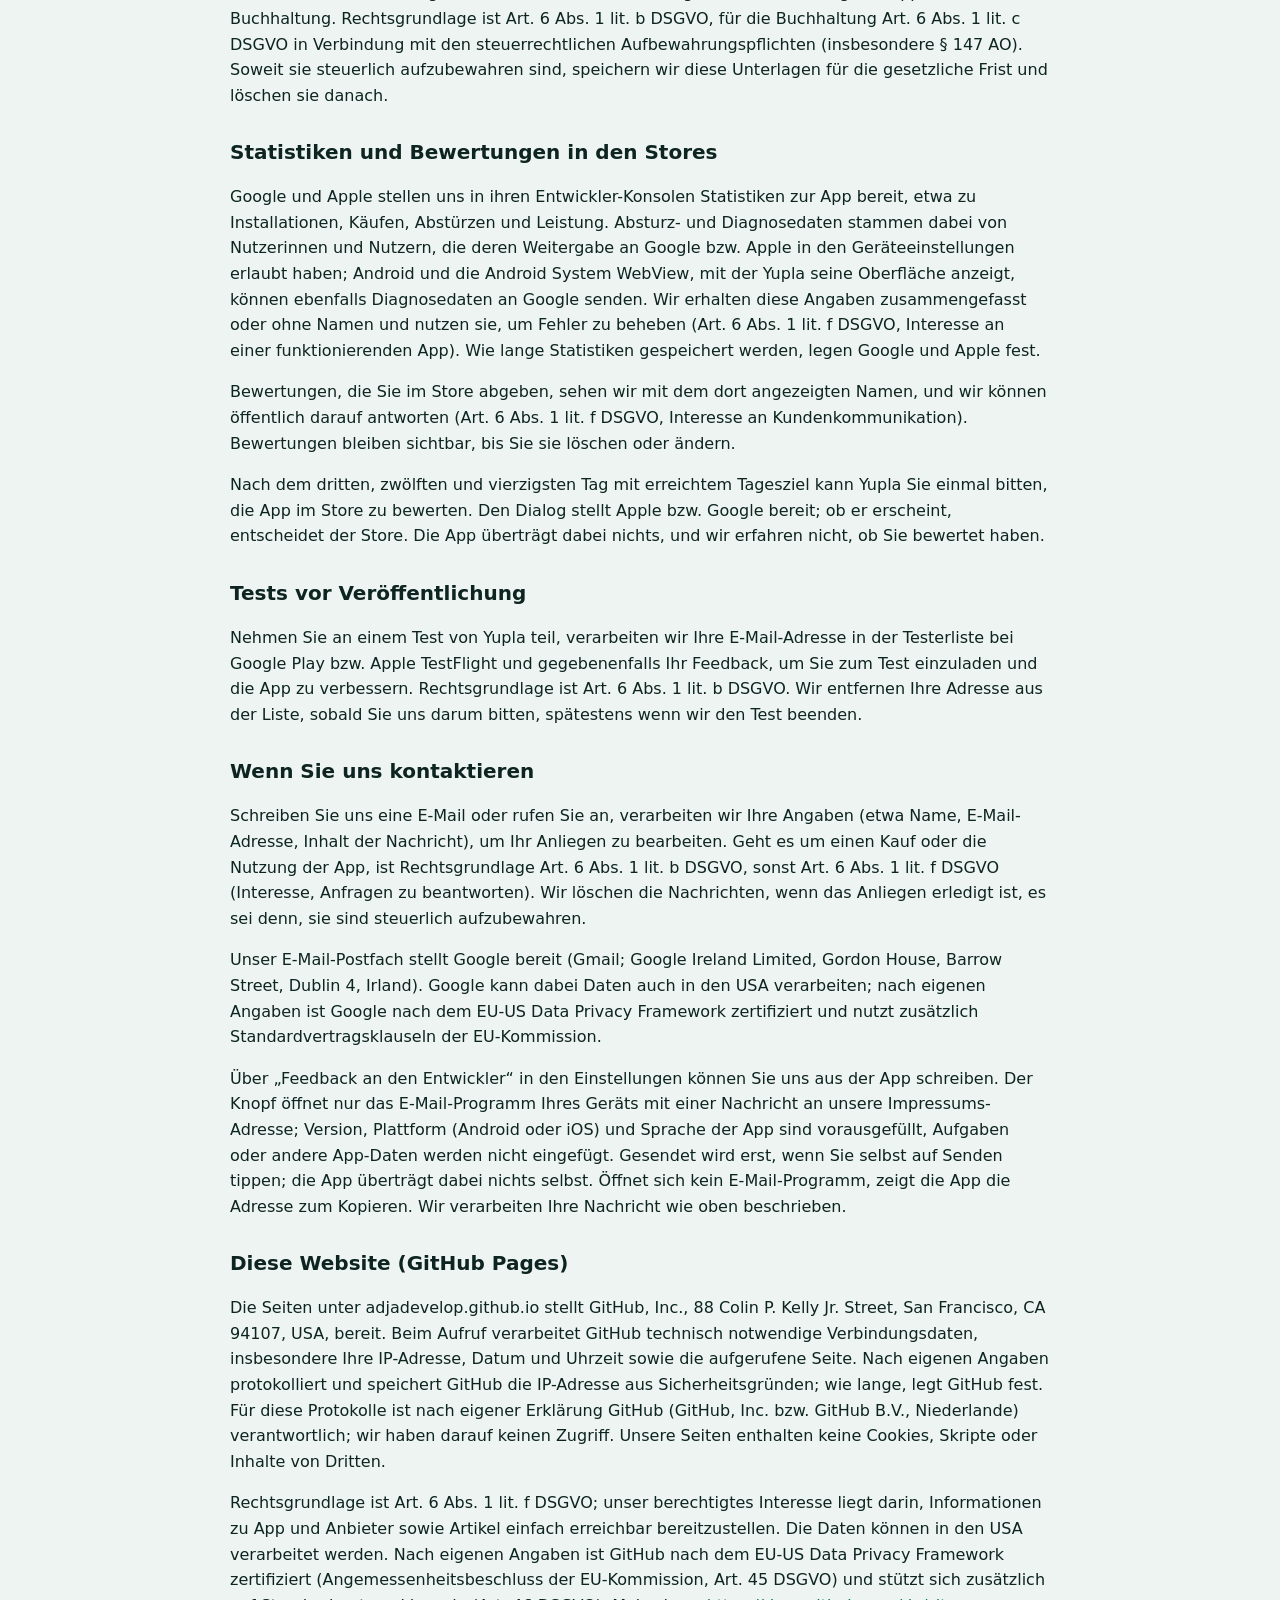
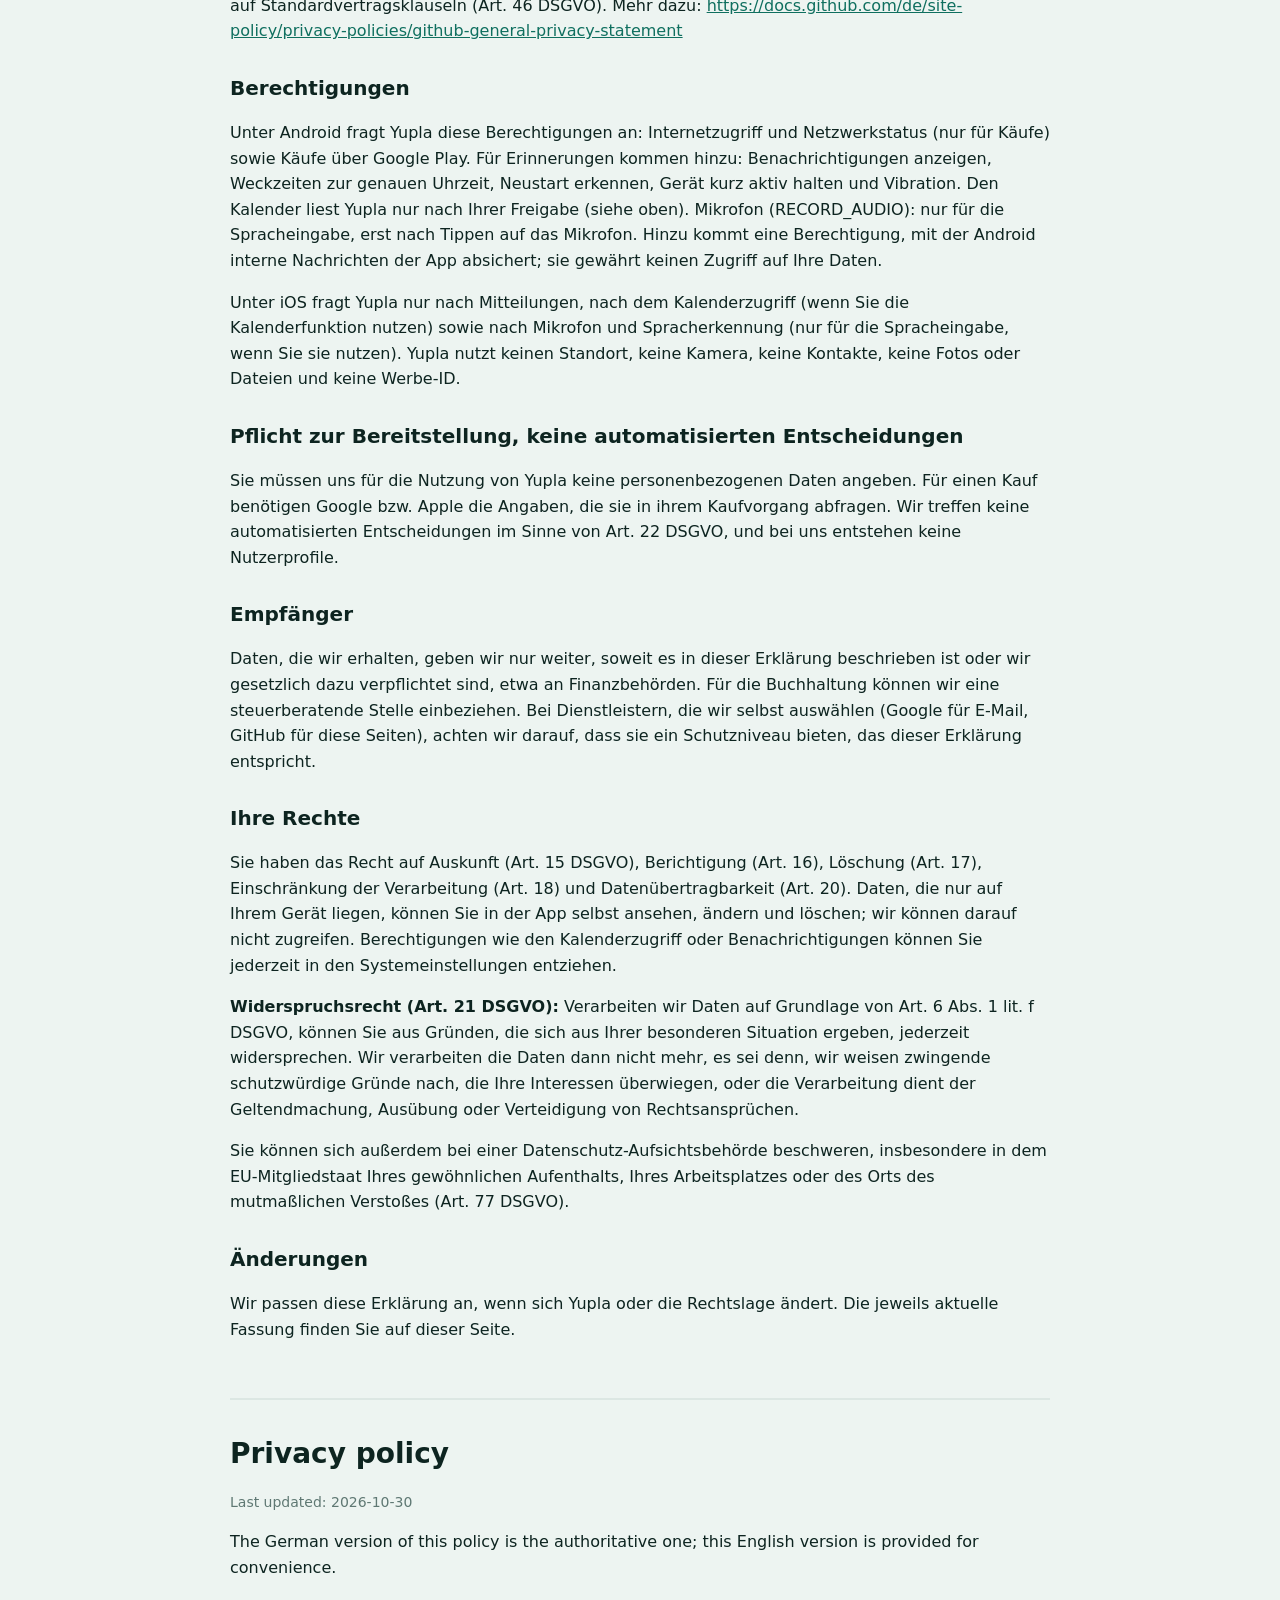
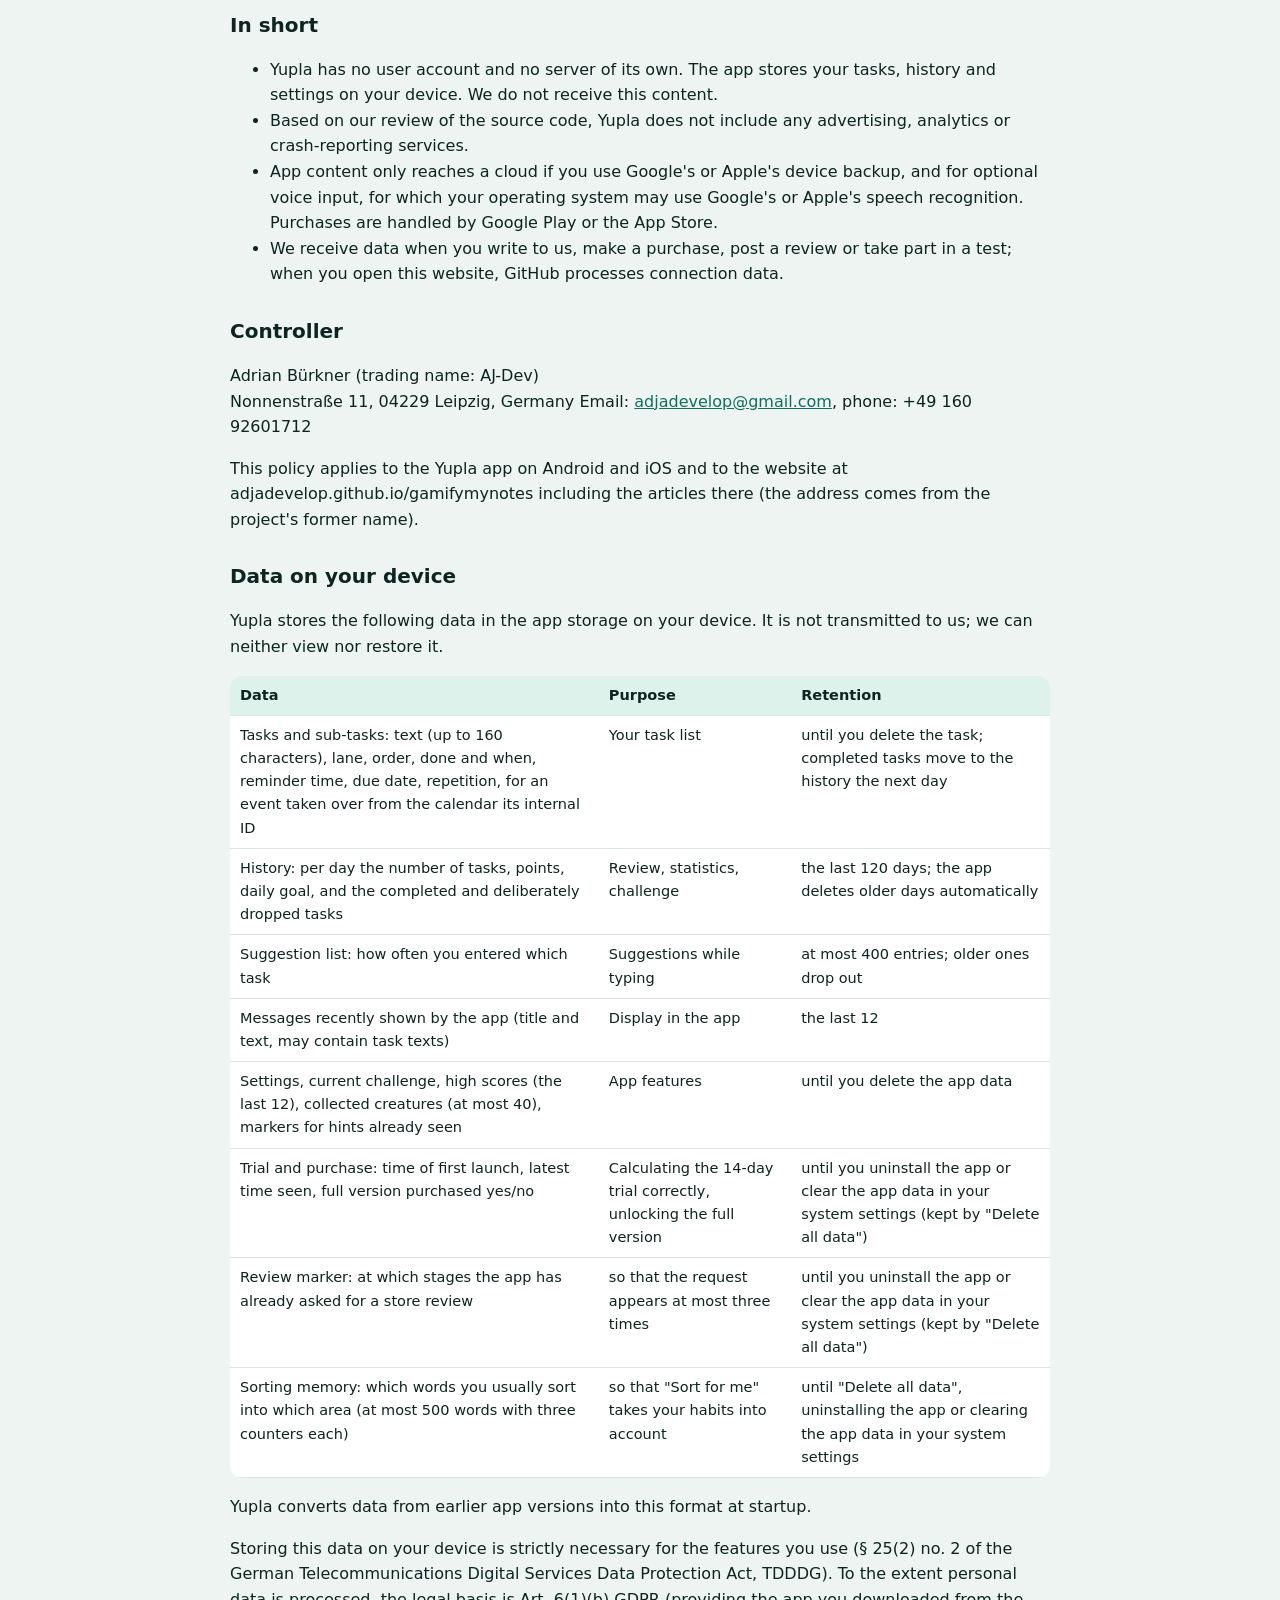
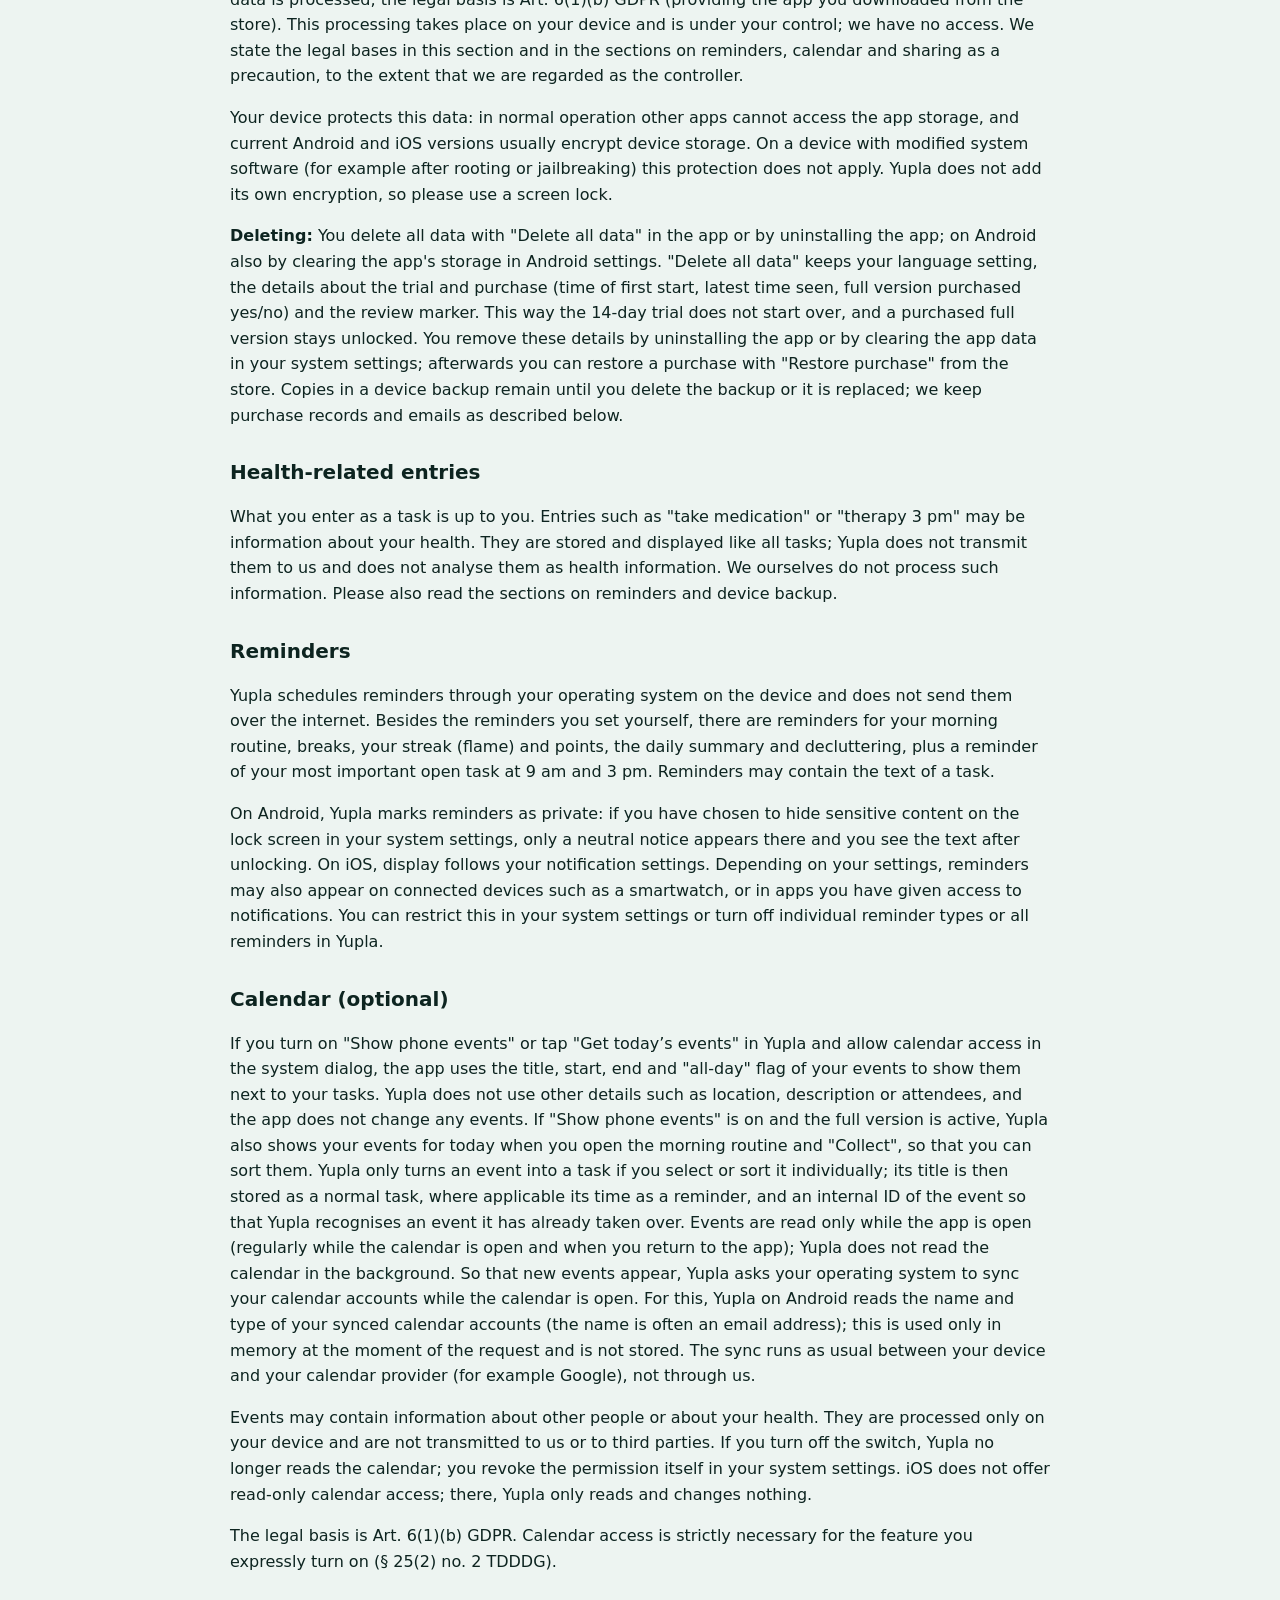
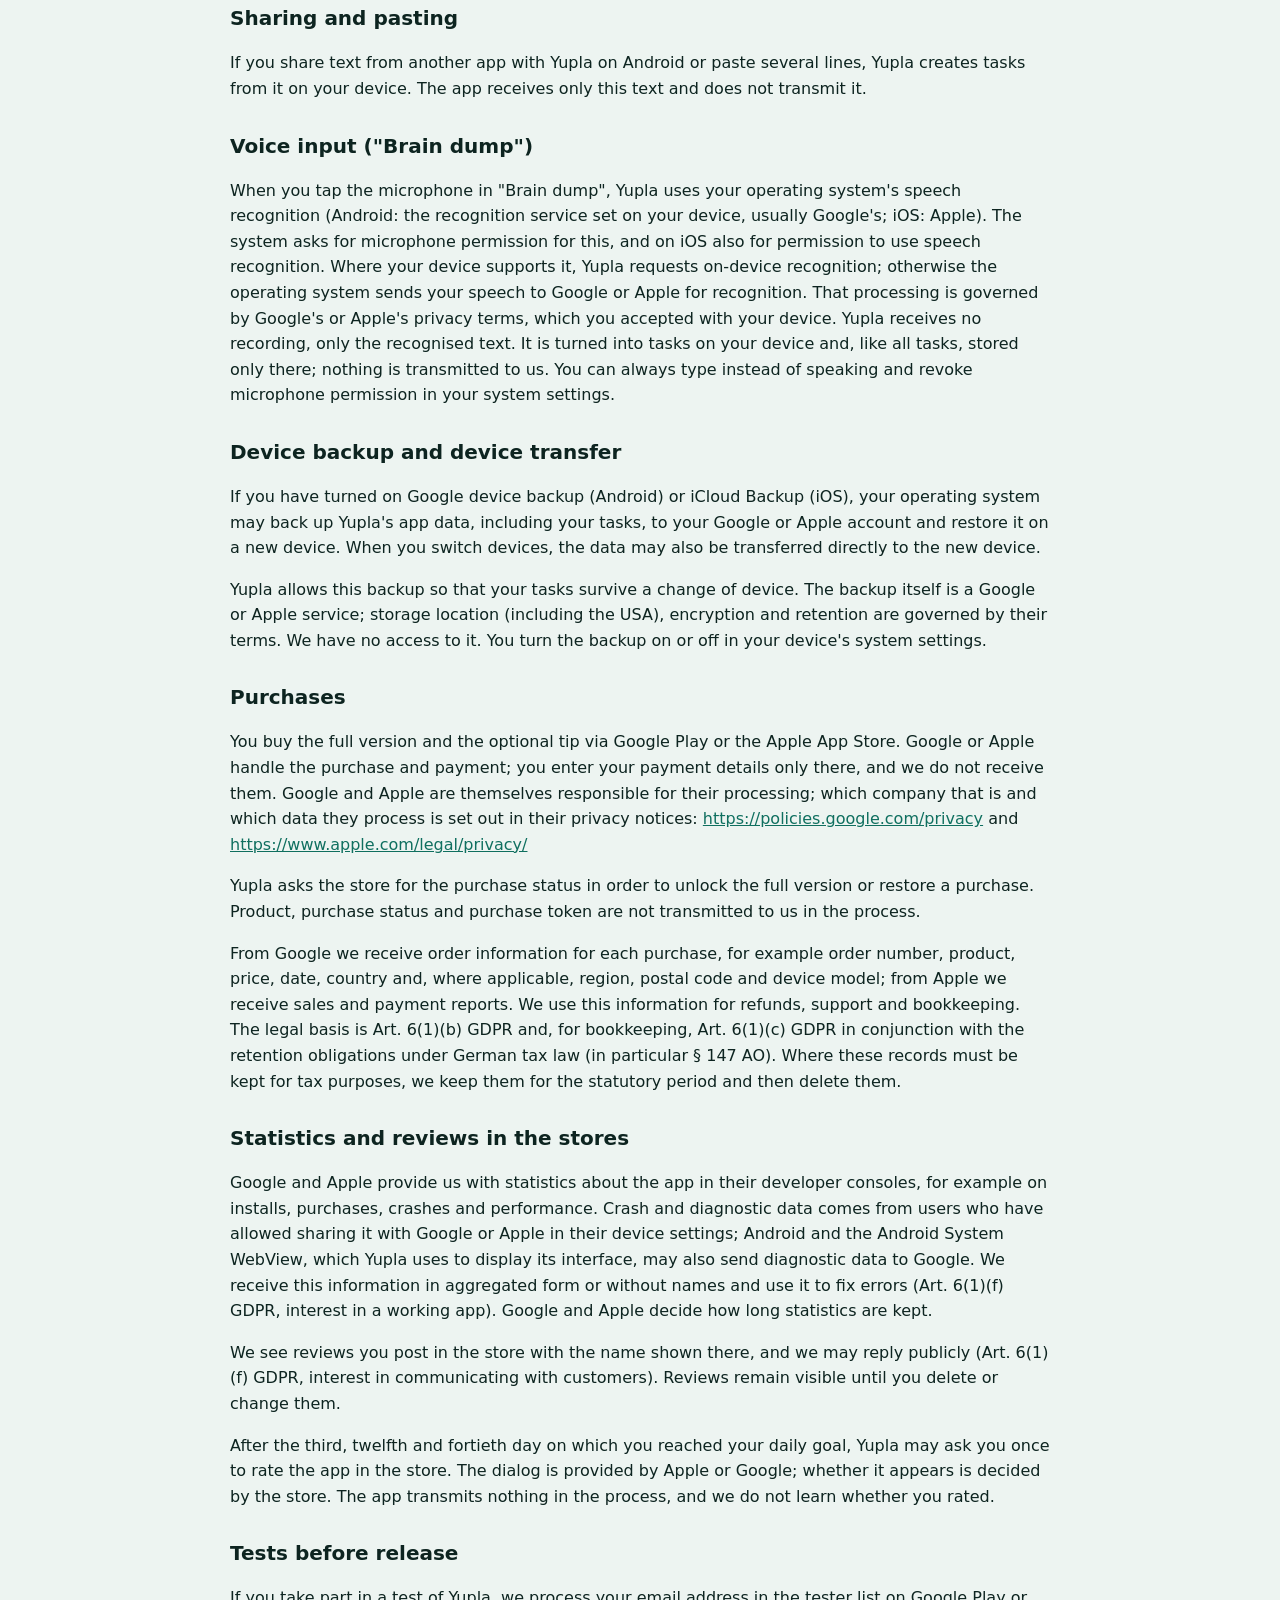
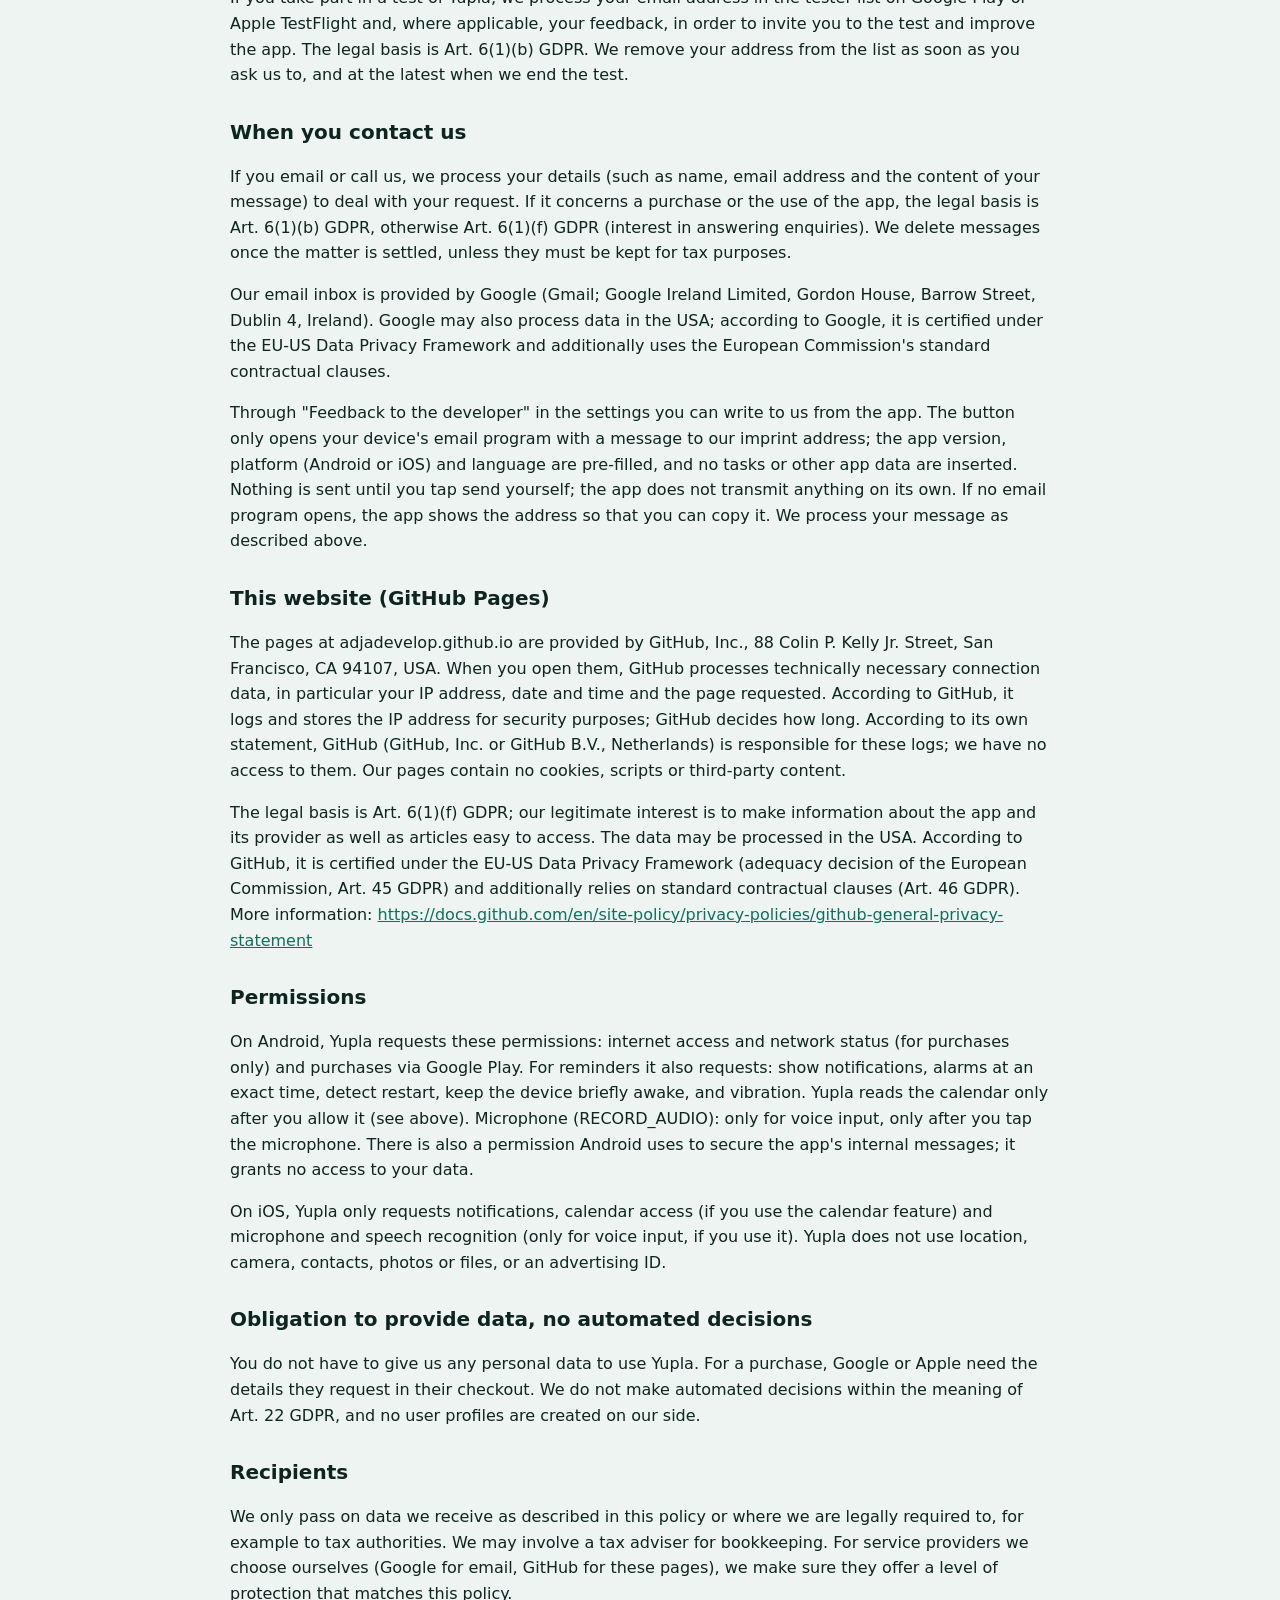
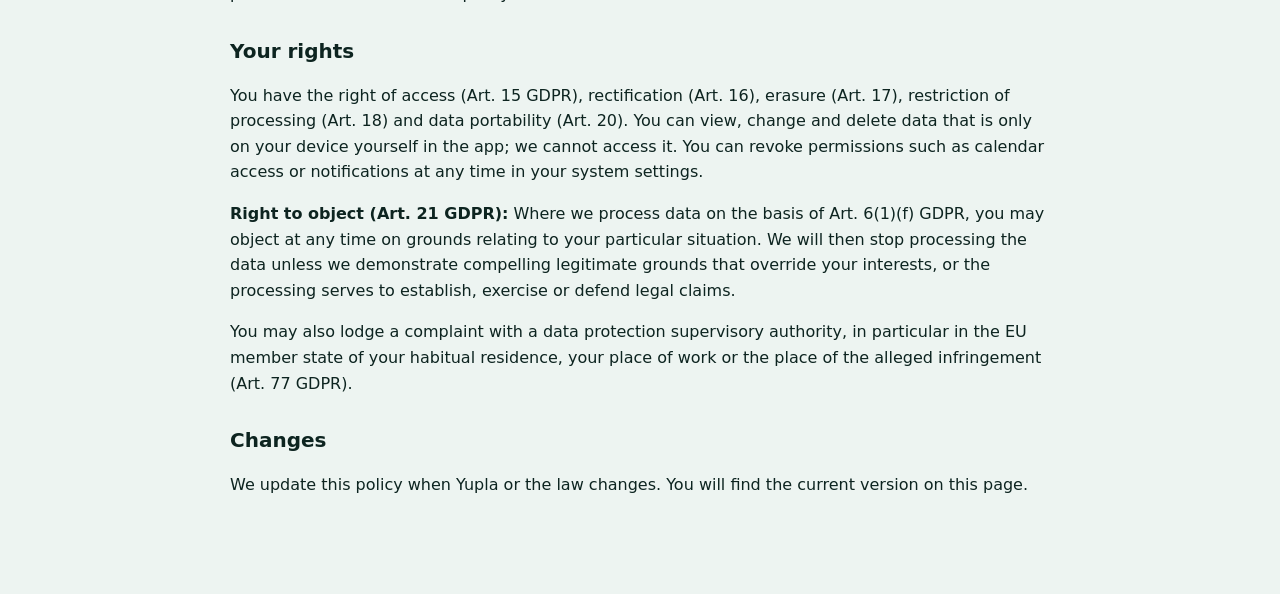
==== commit c883832b: "Datenschutz: Spracheingabe (K-A), Sortier-Merker, Berechtigungen Mikrofon Co-Authored-By: Claude Opu" ====
--- a/datenschutz.html
+++ b/datenschutz.html
@@ -15,12 +15,12 @@
 
 <section id="de" lang="de">
 <h1>Datenschutzerklärung</h1>
-<p class="muted">Stand: 22.10.2026</p>
+<p class="muted">Stand: 30.10.2026</p>
 <h2>Kurz gesagt</h2>
 <ul>
 <li>Yupla hat kein Nutzerkonto und keinen eigenen Server. Ihre Aufgaben, Ihr Verlauf und Ihre Einstellungen speichert die App auf Ihrem Gerät. Wir erhalten diese Inhalte nicht.</li>
 <li>Yupla bindet nach unserer Prüfung des Quellcodes keine Werbe-, Analyse- oder Absturzmelde-Dienste ein.</li>
-<li>Inhalte der App gelangen nur dann in eine Cloud, wenn Sie die Gerätesicherung von Google bzw. Apple nutzen. Käufe wickeln Google Play bzw. der App Store ab.</li>
+<li>Inhalte der App gelangen nur dann in eine Cloud, wenn Sie die Gerätesicherung von Google bzw. Apple nutzen, und bei der freiwilligen Spracheingabe, für die Ihr Betriebssystem die Spracherkennung von Google bzw. Apple nutzen kann. Käufe wickeln Google Play bzw. der App Store ab.</li>
 <li>Daten erhalten wir, wenn Sie uns schreiben, einen Kauf tätigen, eine Bewertung abgeben oder an einem Test teilnehmen; beim Aufruf dieser Website verarbeitet GitHub Verbindungsdaten.</li>
 </ul>
 <h2>Verantwortlicher</h2>
@@ -72,6 +72,11 @@
 <td>Bewertungs-Merker: an welchen Stufen die App schon um eine Store-Bewertung gebeten hat</td>
 <td>damit die Bitte höchstens dreimal erscheint</td>
 <td>bis zur Deinstallation oder dem Löschen der App-Daten in den Systemeinstellungen (bleibt bei „Alle Daten löschen“ erhalten)</td>
+</tr>
+<tr>
+<td>Sortier-Merker: welche Wörter Sie meist in welchen Bereich einsortieren (höchstens 500 Wörter mit je drei Zählern)</td>
+<td>damit „Automatisch sortieren“ Ihre Gewohnheiten berücksichtigt</td>
+<td>bis „Alle Daten löschen“, Deinstallation oder Löschen der App-Daten in den Systemeinstellungen</td>
 </tr>
 </tbody>
 </table>
@@ -90,6 +95,8 @@
 <p>Rechtsgrundlage ist Art. 6 Abs. 1 lit. b DSGVO. Der Zugriff auf den Kalender ist für die Funktion, die Sie ausdrücklich einschalten, unbedingt erforderlich (§ 25 Abs. 2 Nr. 2 TDDDG).</p>
 <h2>Teilen und Einfügen</h2>
 <p>Teilen Sie unter Android Text aus einer anderen App mit Yupla oder fügen Sie mehrere Zeilen ein, legt Yupla daraus Aufgaben auf Ihrem Gerät an. Die App erhält dabei nur diesen Text und überträgt ihn nicht.</p>
+<h2>Spracheingabe („Kopf leeren“)</h2>
+<p>Wenn Sie in „Kopf leeren“ auf das Mikrofon tippen, nutzt Yupla die Spracherkennung Ihres Betriebssystems (Android: der auf dem Gerät eingestellte Erkennungsdienst, meist von Google; iOS: Apple). Dafür fragt das System nach der Mikrofon-Berechtigung, unter iOS zusätzlich nach der Erlaubnis zur Spracherkennung. Yupla bittet, soweit das Gerät es unterstützt, um Erkennung auf dem Gerät; andernfalls überträgt das Betriebssystem das Gesprochene zur Erkennung an Google bzw. Apple. Diese Verarbeitung richtet sich nach den Datenschutzbestimmungen von Google bzw. Apple, die Sie mit Ihrem Gerät angenommen haben. Yupla erhält keine Aufnahme, sondern nur den erkannten Text. Daraus werden auf Ihrem Gerät Aufgaben, die wie alle Aufgaben nur dort gespeichert werden; an uns wird nichts übertragen. Sie können jederzeit tippen statt sprechen und die Mikrofon-Berechtigung in den Systemeinstellungen entziehen.</p>
 <h2>Gerätesicherung und Gerätewechsel</h2>
 <p>Wenn Sie die Sicherung Ihres Geräts bei Google (Android) bzw. die iCloud-Sicherung (iOS) eingeschaltet haben, kann Ihr Betriebssystem die App-Daten von Yupla, einschließlich Ihrer Aufgaben, in Ihrem Google- bzw. Apple-Konto sichern und auf einem neuen Gerät wiederherstellen. Beim Gerätewechsel können die Daten auch direkt auf das neue Gerät übertragen werden.</p>
 <p>Yupla lässt diese Sicherung zu, damit Ihre Aufgaben einen Gerätewechsel überstehen. Die Sicherung selbst ist ein Dienst von Google bzw. Apple; Speicherort (auch in den USA), Verschlüsselung und Speicherdauer richten sich nach deren Bedingungen. Wir haben darauf keinen Zugriff. Sie schalten die Sicherung in den Systemeinstellungen Ihres Geräts ein oder aus.</p>
@@ -111,8 +118,8 @@
 <p>Die Seiten unter adjadevelop.github.io stellt GitHub, Inc., 88 Colin P. Kelly Jr. Street, San Francisco, CA 94107, USA, bereit. Beim Aufruf verarbeitet GitHub technisch notwendige Verbindungsdaten, insbesondere Ihre IP-Adresse, Datum und Uhrzeit sowie die aufgerufene Seite. Nach eigenen Angaben protokolliert und speichert GitHub die IP-Adresse aus Sicherheitsgründen; wie lange, legt GitHub fest. Für diese Protokolle ist nach eigener Erklärung GitHub (GitHub, Inc. bzw. GitHub B.V., Niederlande) verantwortlich; wir haben darauf keinen Zugriff. Unsere Seiten enthalten keine Cookies, Skripte oder Inhalte von Dritten.</p>
 <p>Rechtsgrundlage ist Art. 6 Abs. 1 lit. f DSGVO; unser berechtigtes Interesse liegt darin, Informationen zu App und Anbieter sowie Artikel einfach erreichbar bereitzustellen. Die Daten können in den USA verarbeitet werden. Nach eigenen Angaben ist GitHub nach dem EU-US Data Privacy Framework zertifiziert (Angemessenheitsbeschluss der EU-Kommission, Art. 45 DSGVO) und stützt sich zusätzlich auf Standardvertragsklauseln (Art. 46 DSGVO). Mehr dazu: <a href="https://docs.github.com/de/site-policy/privacy-policies/github-general-privacy-statement">https://docs.github.com/de/site-policy/privacy-policies/github-general-privacy-statement</a></p>
 <h2>Berechtigungen</h2>
-<p>Unter Android fragt Yupla diese Berechtigungen an: Internetzugriff und Netzwerkstatus (nur für Käufe) sowie Käufe über Google Play. Für Erinnerungen kommen hinzu: Benachrichtigungen anzeigen, Weckzeiten zur genauen Uhrzeit, Neustart erkennen, Gerät kurz aktiv halten und Vibration. Den Kalender liest Yupla nur nach Ihrer Freigabe (siehe oben). Hinzu kommt eine Berechtigung, mit der Android interne Nachrichten der App absichert; sie gewährt keinen Zugriff auf Ihre Daten.</p>
-<p>Unter iOS fragt Yupla nur Mitteilungen und, wenn Sie die Kalenderfunktion nutzen, den Kalenderzugriff an. Yupla nutzt keinen Standort, keine Kamera, kein Mikrofon, keine Kontakte, keine Fotos oder Dateien und keine Werbe-ID.</p>
+<p>Unter Android fragt Yupla diese Berechtigungen an: Internetzugriff und Netzwerkstatus (nur für Käufe) sowie Käufe über Google Play. Für Erinnerungen kommen hinzu: Benachrichtigungen anzeigen, Weckzeiten zur genauen Uhrzeit, Neustart erkennen, Gerät kurz aktiv halten und Vibration. Den Kalender liest Yupla nur nach Ihrer Freigabe (siehe oben). Mikrofon (RECORD_AUDIO): nur für die Spracheingabe, erst nach Tippen auf das Mikrofon. Hinzu kommt eine Berechtigung, mit der Android interne Nachrichten der App absichert; sie gewährt keinen Zugriff auf Ihre Daten.</p>
+<p>Unter iOS fragt Yupla nur nach Mitteilungen, nach dem Kalenderzugriff (wenn Sie die Kalenderfunktion nutzen) sowie nach Mikrofon und Spracherkennung (nur für die Spracheingabe, wenn Sie sie nutzen). Yupla nutzt keinen Standort, keine Kamera, keine Kontakte, keine Fotos oder Dateien und keine Werbe-ID.</p>
 <h2>Pflicht zur Bereitstellung, keine automatisierten Entscheidungen</h2>
 <p>Sie müssen uns für die Nutzung von Yupla keine personenbezogenen Daten angeben. Für einen Kauf benötigen Google bzw. Apple die Angaben, die sie in ihrem Kaufvorgang abfragen. Wir treffen keine automatisierten Entscheidungen im Sinne von Art. 22 DSGVO, und bei uns entstehen keine Nutzerprofile.</p>
 <h2>Empfänger</h2>
@@ -127,13 +134,13 @@
 
 <section id="en" lang="en">
 <h1>Privacy policy</h1>
-<p class="muted">Last updated: 2026-10-22</p>
+<p class="muted">Last updated: 2026-10-30</p>
 <p>The German version of this policy is the authoritative one; this English version is provided for convenience.</p>
 <h2>In short</h2>
 <ul>
 <li>Yupla has no user account and no server of its own. The app stores your tasks, history and settings on your device. We do not receive this content.</li>
 <li>Based on our review of the source code, Yupla does not include any advertising, analytics or crash-reporting services.</li>
-<li>App content only reaches a cloud if you use Google's or Apple's device backup. Purchases are handled by Google Play or the App Store.</li>
+<li>App content only reaches a cloud if you use Google's or Apple's device backup, and for optional voice input, for which your operating system may use Google's or Apple's speech recognition. Purchases are handled by Google Play or the App Store.</li>
 <li>We receive data when you write to us, make a purchase, post a review or take part in a test; when you open this website, GitHub processes connection data.</li>
 </ul>
 <h2>Controller</h2>
@@ -185,6 +192,11 @@
 <td>Review marker: at which stages the app has already asked for a store review</td>
 <td>so that the request appears at most three times</td>
 <td>until you uninstall the app or clear the app data in your system settings (kept by "Delete all data")</td>
+</tr>
+<tr>
+<td>Sorting memory: which words you usually sort into which area (at most 500 words with three counters each)</td>
+<td>so that "Sort for me" takes your habits into account</td>
+<td>until "Delete all data", uninstalling the app or clearing the app data in your system settings</td>
 </tr>
 </tbody>
 </table>
@@ -203,6 +215,8 @@
 <p>The legal basis is Art. 6(1)(b) GDPR. Calendar access is strictly necessary for the feature you expressly turn on (§ 25(2) no. 2 TDDDG).</p>
 <h2>Sharing and pasting</h2>
 <p>If you share text from another app with Yupla on Android or paste several lines, Yupla creates tasks from it on your device. The app receives only this text and does not transmit it.</p>
+<h2>Voice input ("Brain dump")</h2>
+<p>When you tap the microphone in "Brain dump", Yupla uses your operating system's speech recognition (Android: the recognition service set on your device, usually Google's; iOS: Apple). The system asks for microphone permission for this, and on iOS also for permission to use speech recognition. Where your device supports it, Yupla requests on-device recognition; otherwise the operating system sends your speech to Google or Apple for recognition. That processing is governed by Google's or Apple's privacy terms, which you accepted with your device. Yupla receives no recording, only the recognised text. It is turned into tasks on your device and, like all tasks, stored only there; nothing is transmitted to us. You can always type instead of speaking and revoke microphone permission in your system settings.</p>
 <h2>Device backup and device transfer</h2>
 <p>If you have turned on Google device backup (Android) or iCloud Backup (iOS), your operating system may back up Yupla's app data, including your tasks, to your Google or Apple account and restore it on a new device. When you switch devices, the data may also be transferred directly to the new device.</p>
 <p>Yupla allows this backup so that your tasks survive a change of device. The backup itself is a Google or Apple service; storage location (including the USA), encryption and retention are governed by their terms. We have no access to it. You turn the backup on or off in your device's system settings.</p>
@@ -224,8 +238,8 @@
 <p>The pages at adjadevelop.github.io are provided by GitHub, Inc., 88 Colin P. Kelly Jr. Street, San Francisco, CA 94107, USA. When you open them, GitHub processes technically necessary connection data, in particular your IP address, date and time and the page requested. According to GitHub, it logs and stores the IP address for security purposes; GitHub decides how long. According to its own statement, GitHub (GitHub, Inc. or GitHub B.V., Netherlands) is responsible for these logs; we have no access to them. Our pages contain no cookies, scripts or third-party content.</p>
 <p>The legal basis is Art. 6(1)(f) GDPR; our legitimate interest is to make information about the app and its provider as well as articles easy to access. The data may be processed in the USA. According to GitHub, it is certified under the EU-US Data Privacy Framework (adequacy decision of the European Commission, Art. 45 GDPR) and additionally relies on standard contractual clauses (Art. 46 GDPR). More information: <a href="https://docs.github.com/en/site-policy/privacy-policies/github-general-privacy-statement">https://docs.github.com/en/site-policy/privacy-policies/github-general-privacy-statement</a></p>
 <h2>Permissions</h2>
-<p>On Android, Yupla requests these permissions: internet access and network status (for purchases only) and purchases via Google Play. For reminders it also requests: show notifications, alarms at an exact time, detect restart, keep the device briefly awake, and vibration. Yupla reads the calendar only after you allow it (see above). There is also a permission Android uses to secure the app's internal messages; it grants no access to your data.</p>
-<p>On iOS, Yupla only requests notifications and, if you use the calendar feature, calendar access. Yupla does not use location, camera, microphone, contacts, photos or files, or an advertising ID.</p>
+<p>On Android, Yupla requests these permissions: internet access and network status (for purchases only) and purchases via Google Play. For reminders it also requests: show notifications, alarms at an exact time, detect restart, keep the device briefly awake, and vibration. Yupla reads the calendar only after you allow it (see above). Microphone (RECORD_AUDIO): only for voice input, only after you tap the microphone. There is also a permission Android uses to secure the app's internal messages; it grants no access to your data.</p>
+<p>On iOS, Yupla only requests notifications, calendar access (if you use the calendar feature) and microphone and speech recognition (only for voice input, if you use it). Yupla does not use location, camera, contacts, photos or files, or an advertising ID.</p>
 <h2>Obligation to provide data, no automated decisions</h2>
 <p>You do not have to give us any personal data to use Yupla. For a purchase, Google or Apple need the details they request in their checkout. We do not make automated decisions within the meaning of Art. 22 GDPR, and no user profiles are created on our side.</p>
 <h2>Recipients</h2>
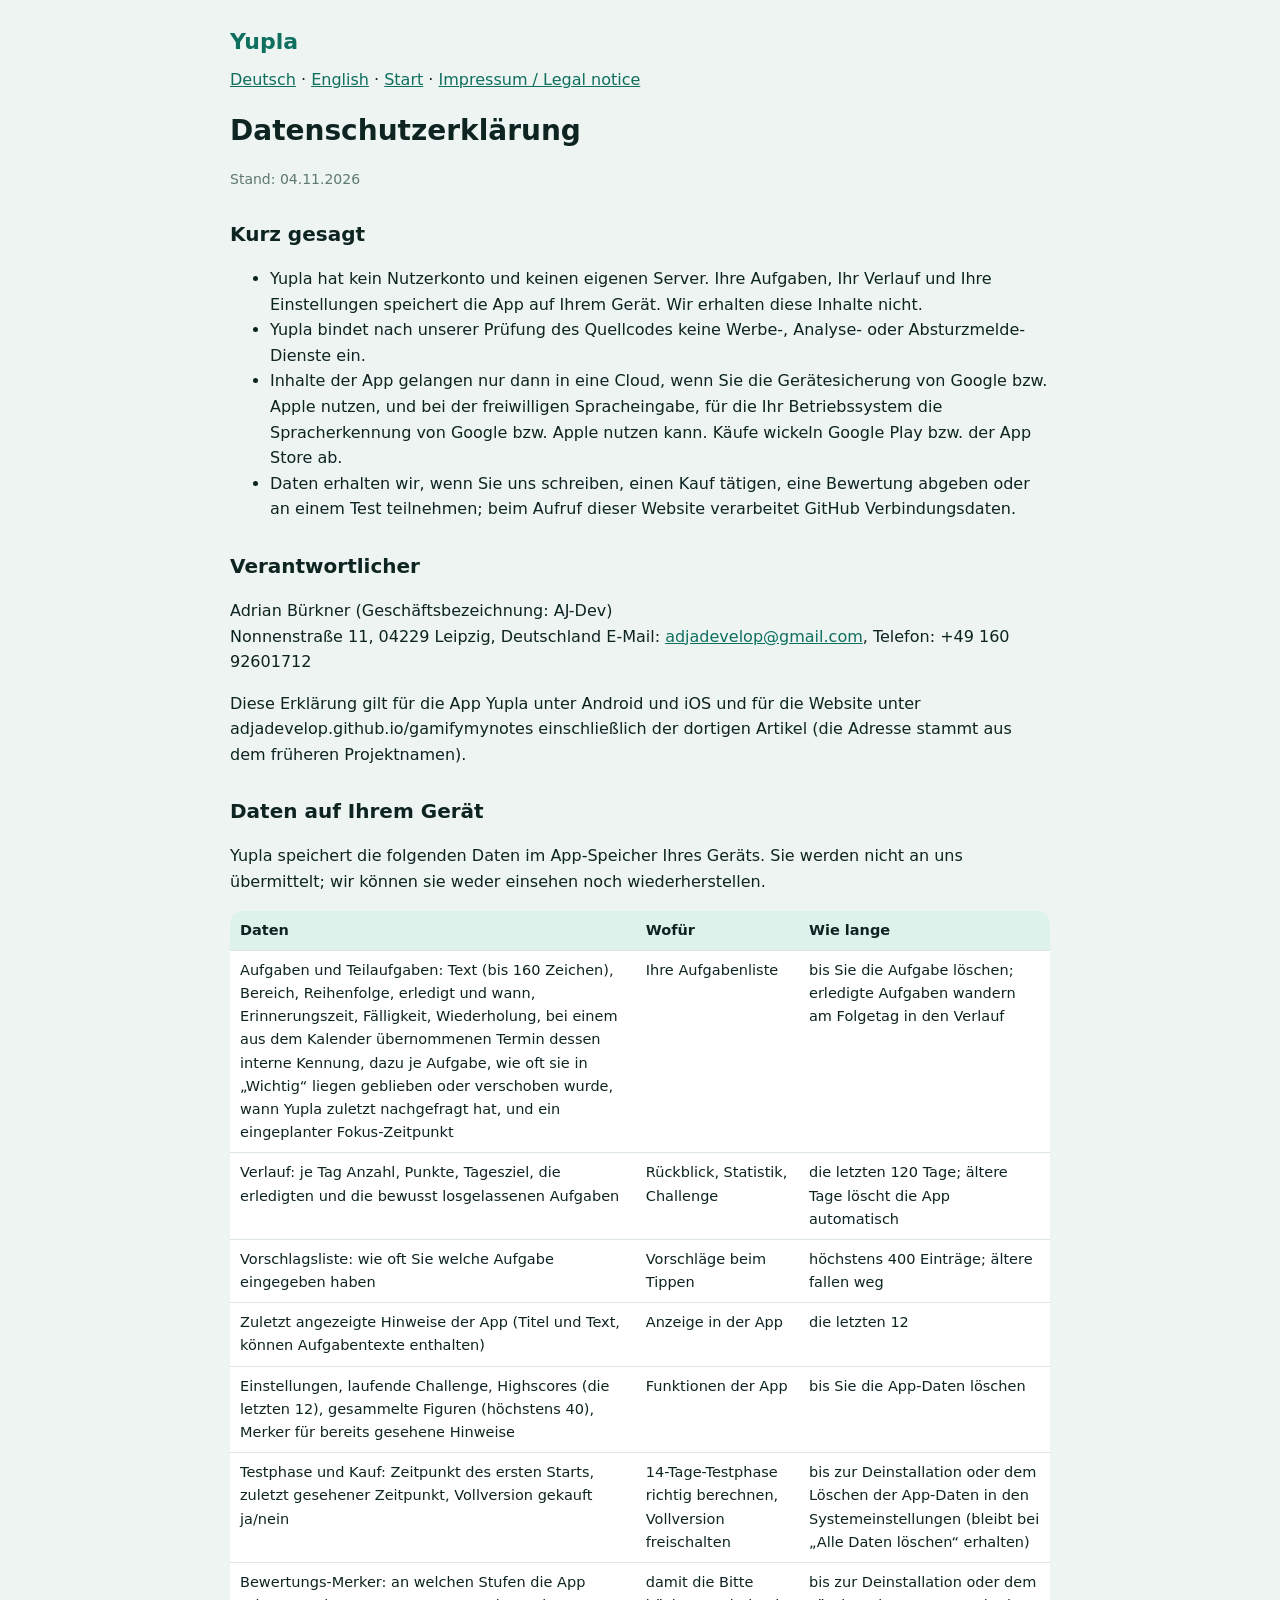
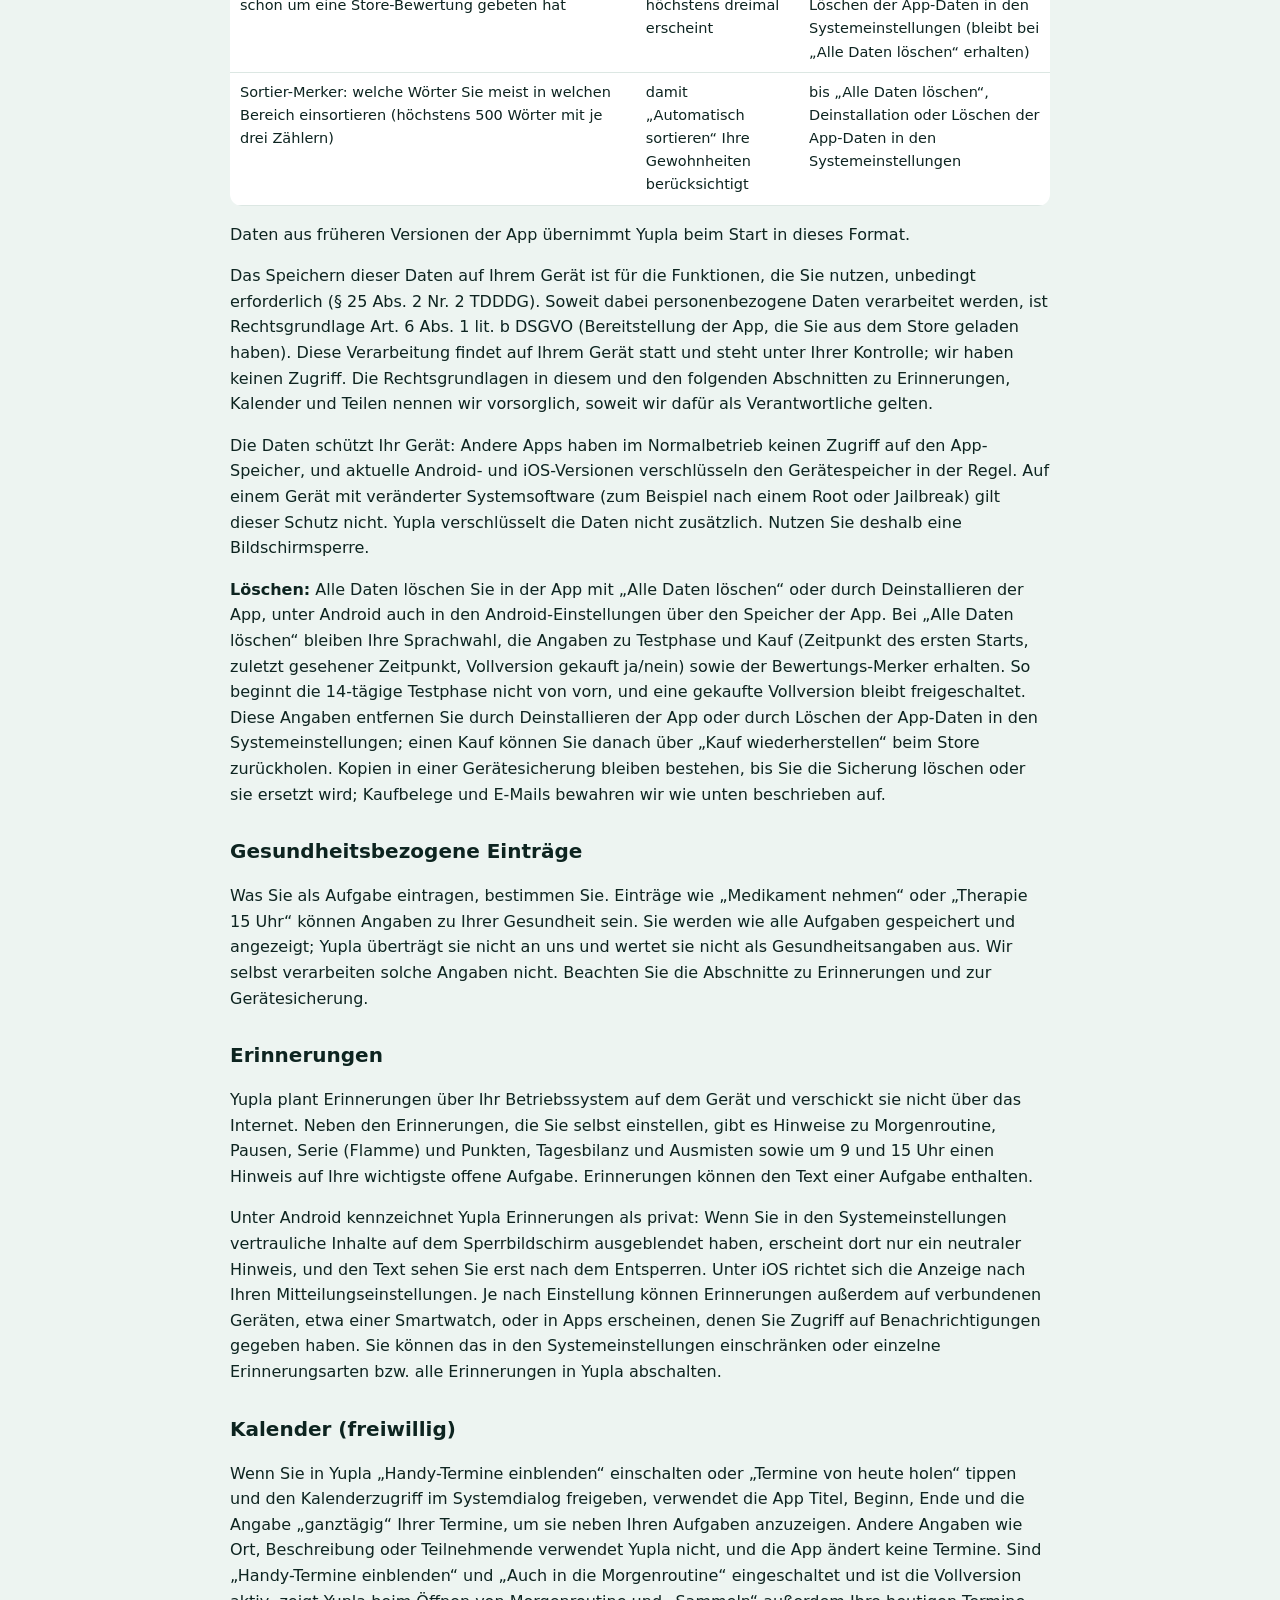
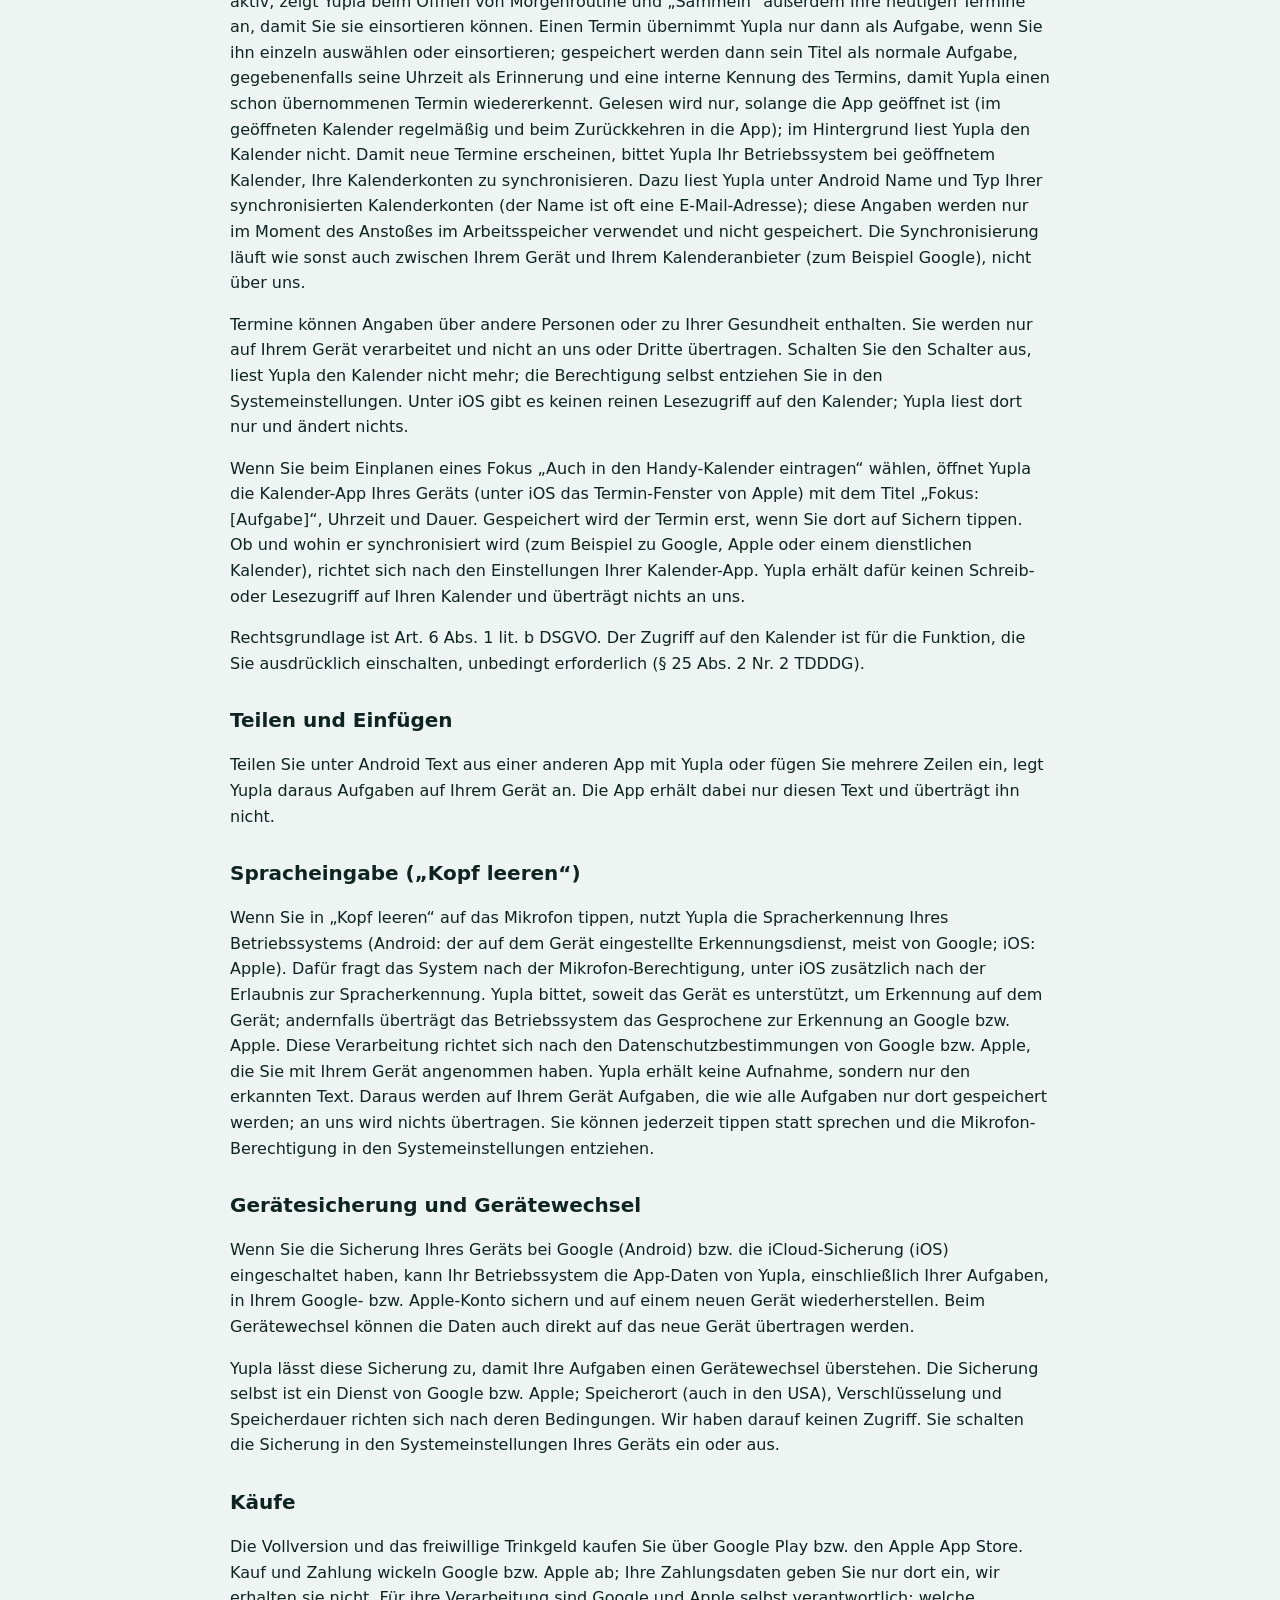
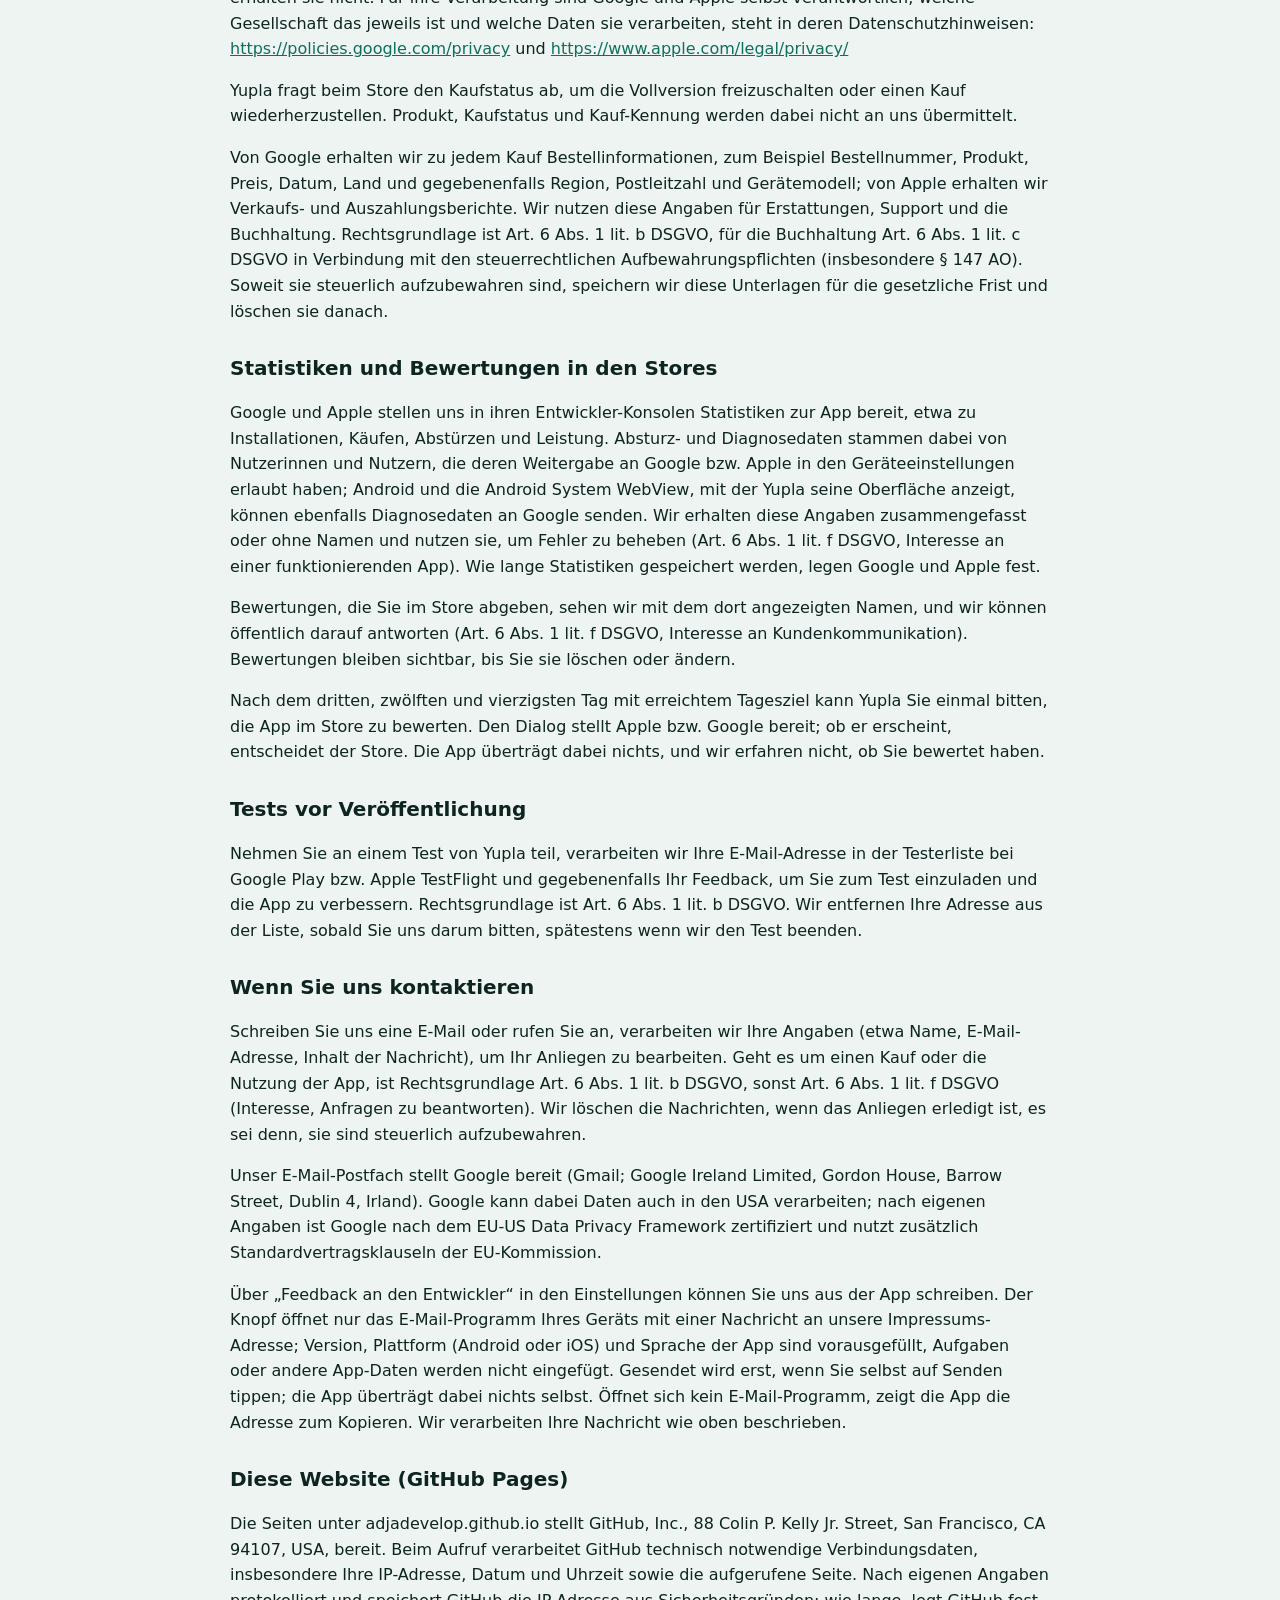
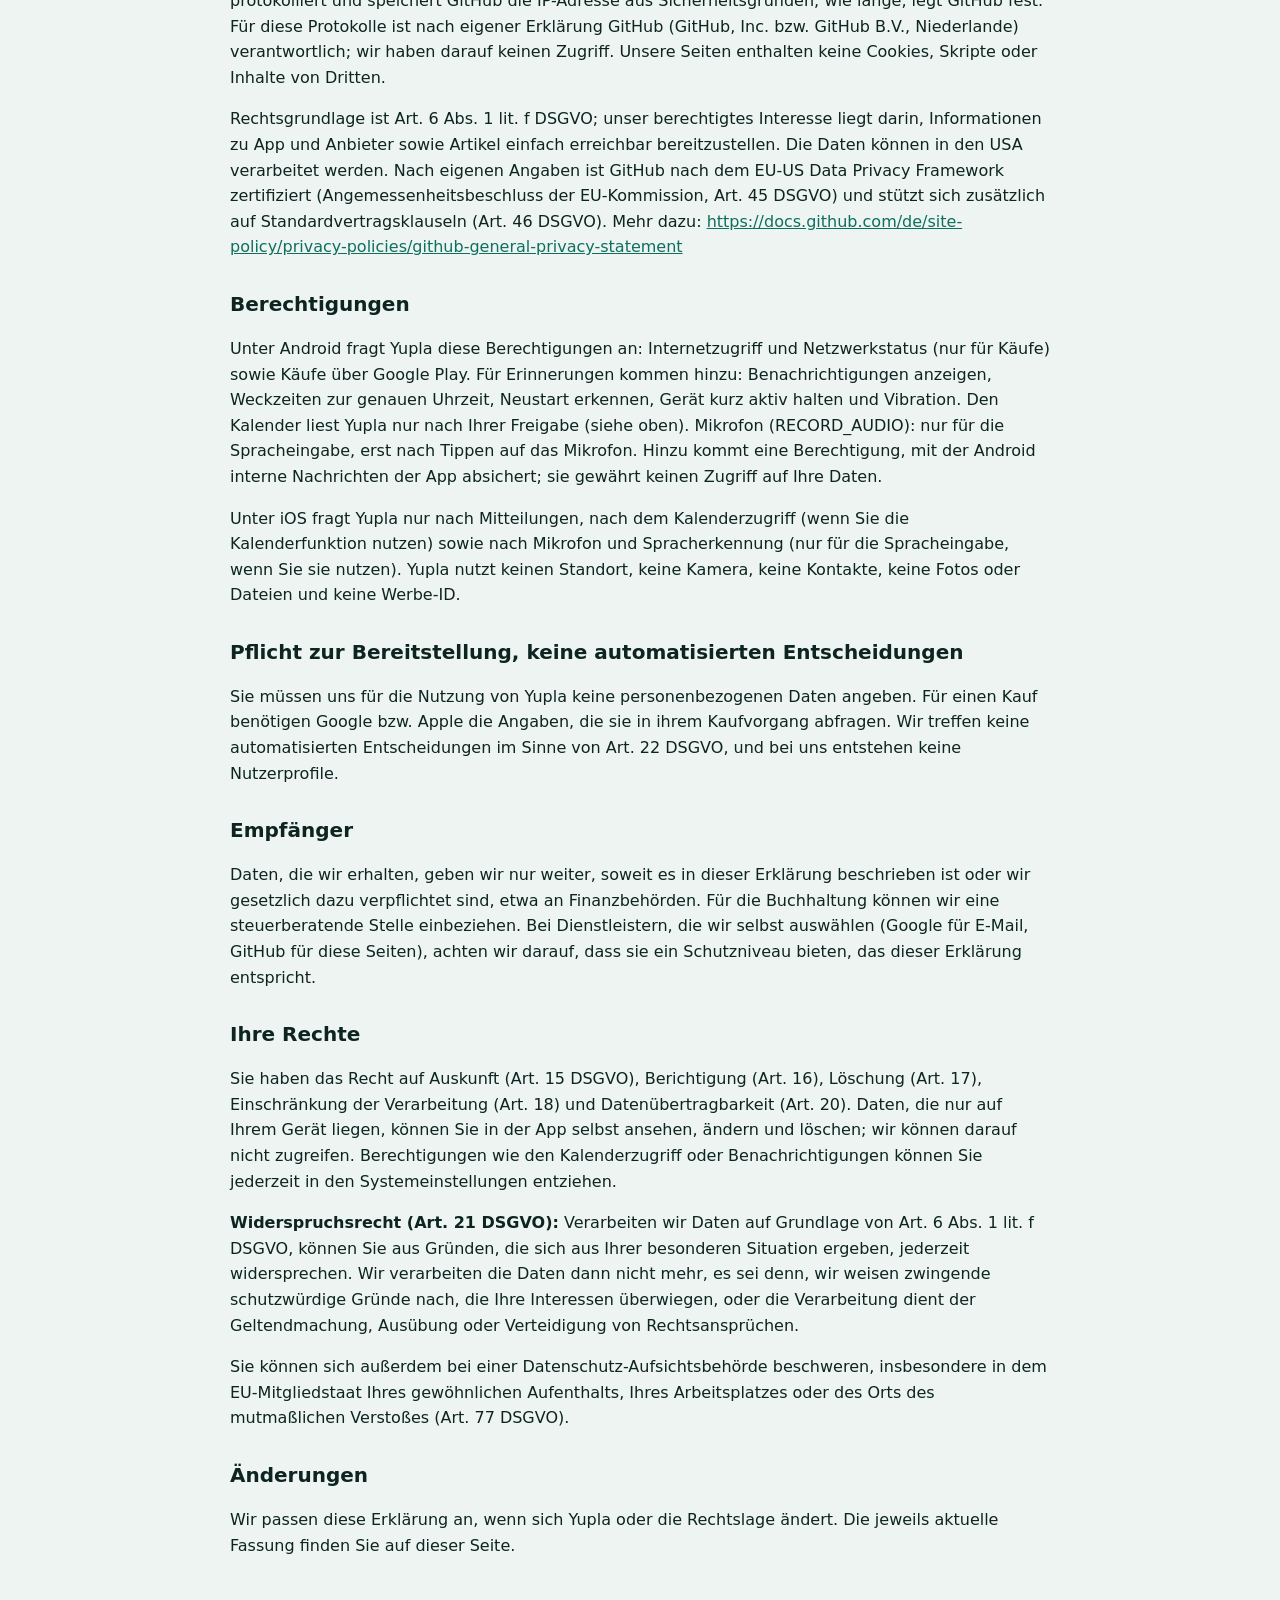
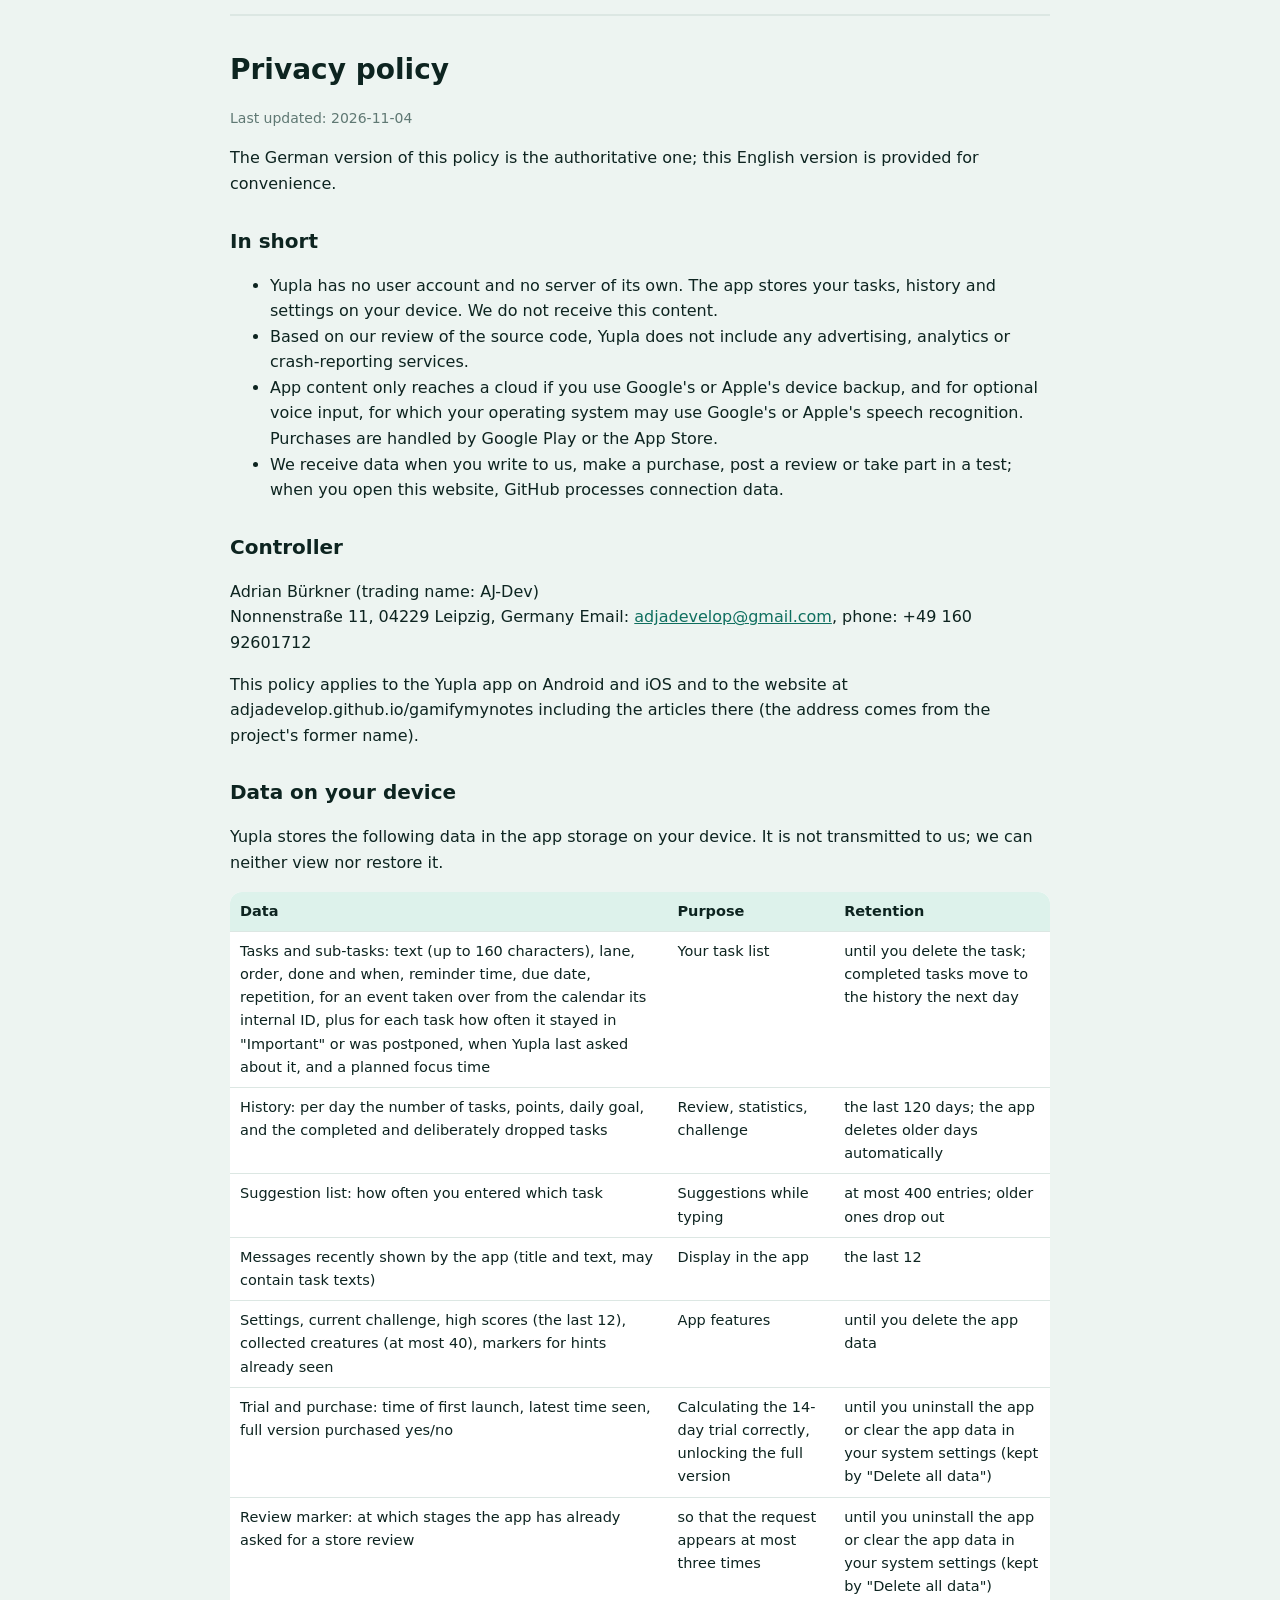
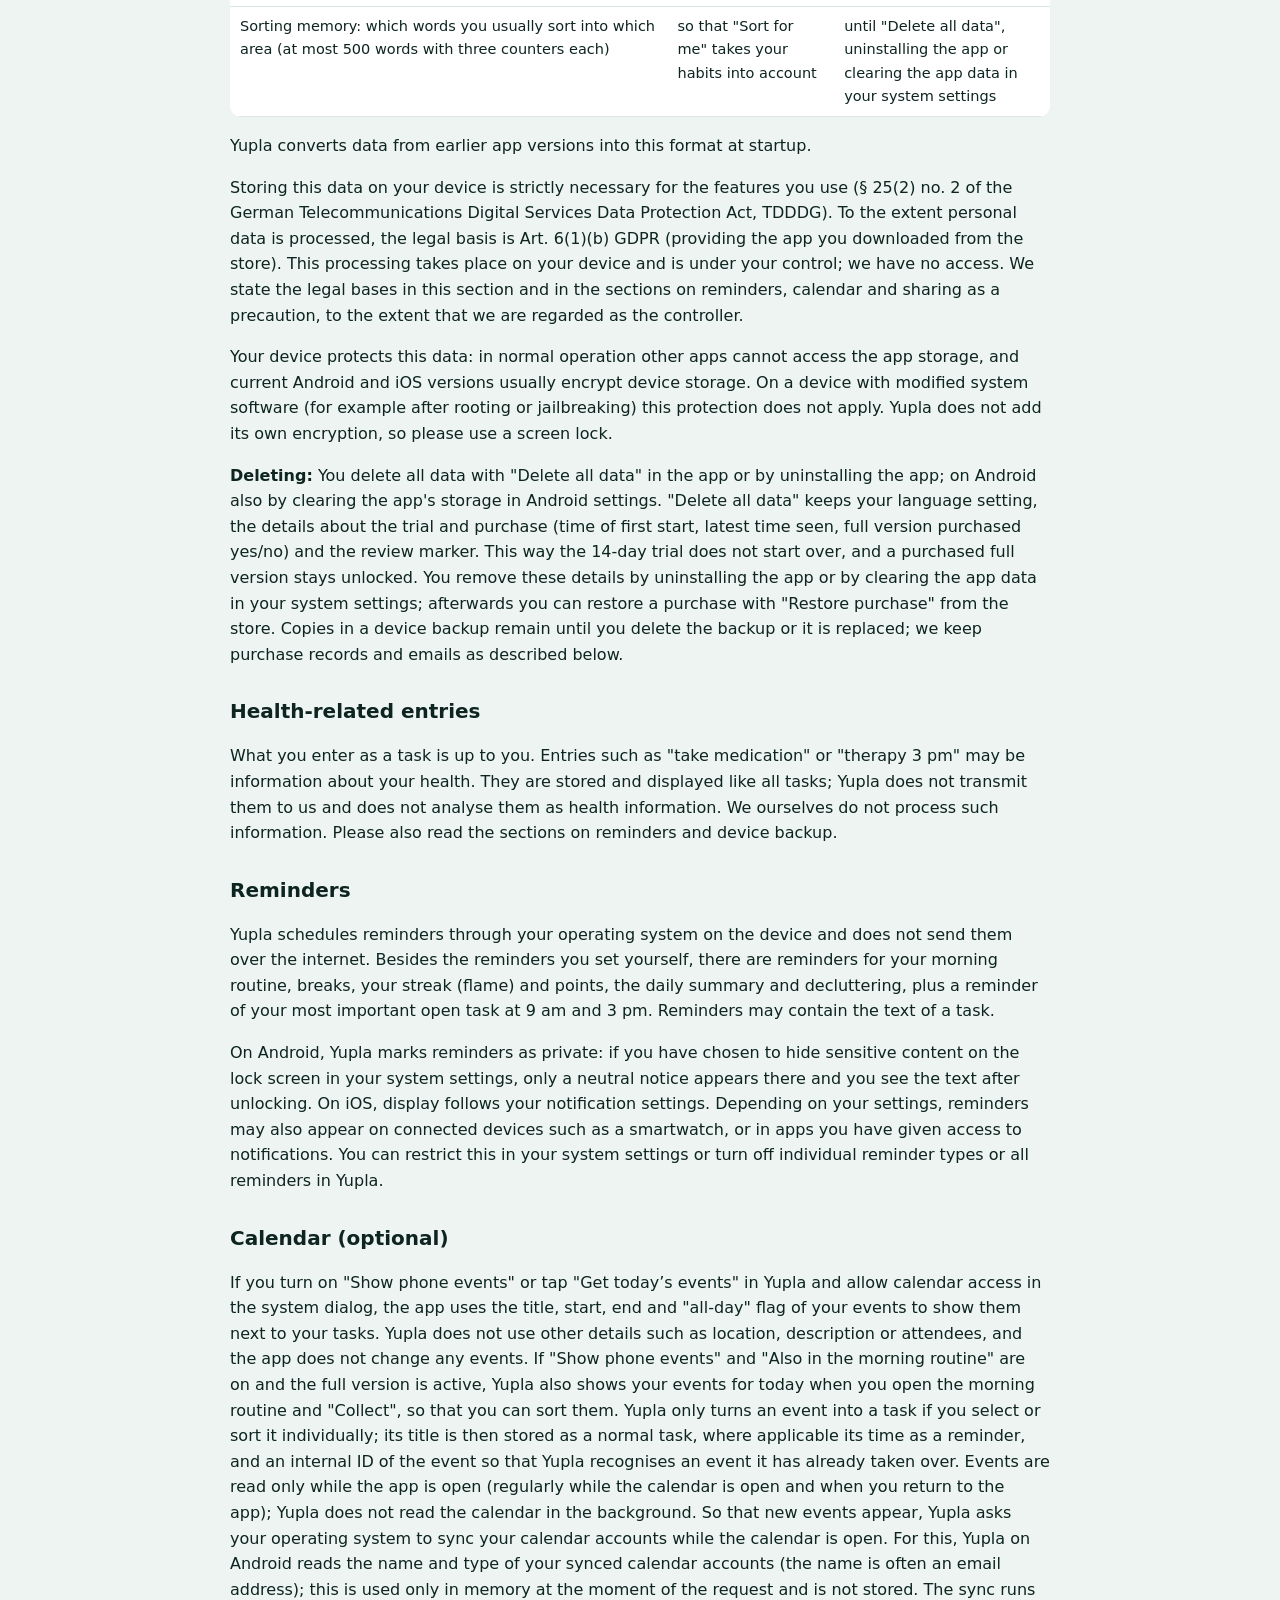
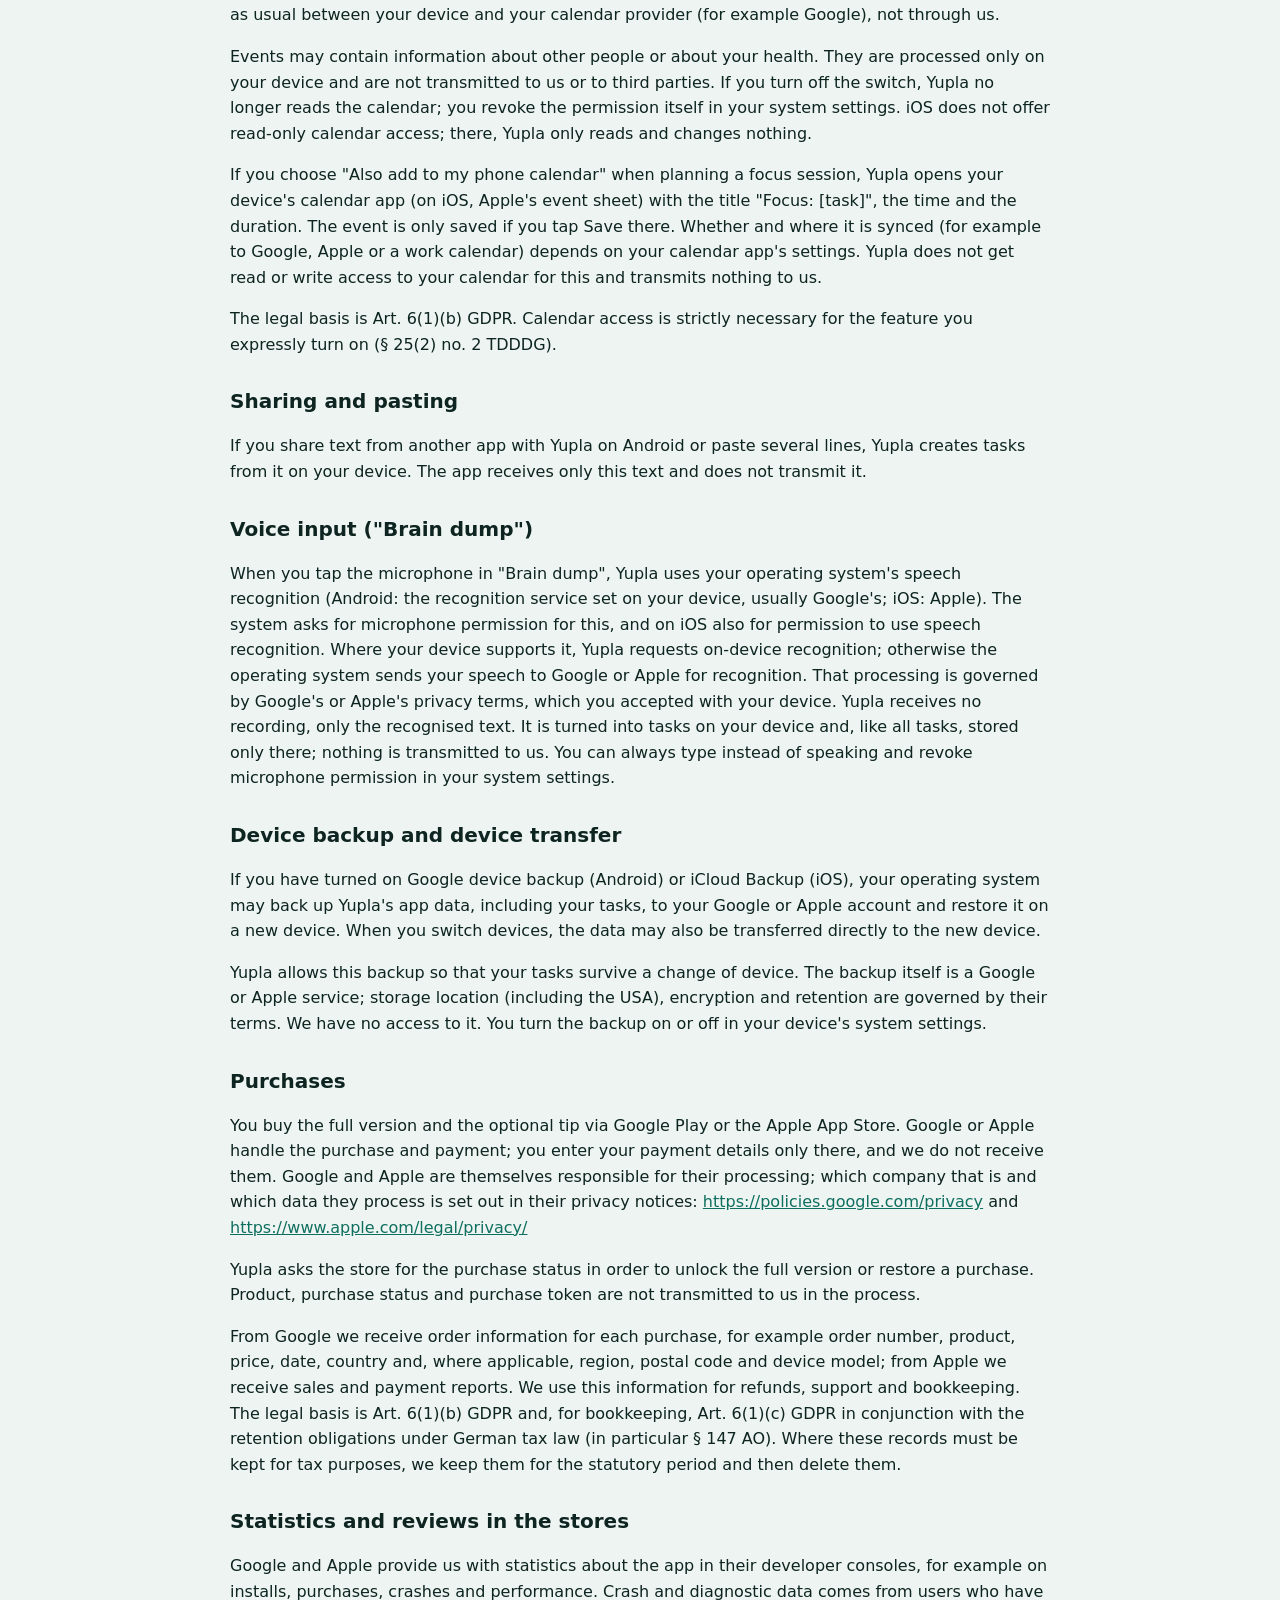
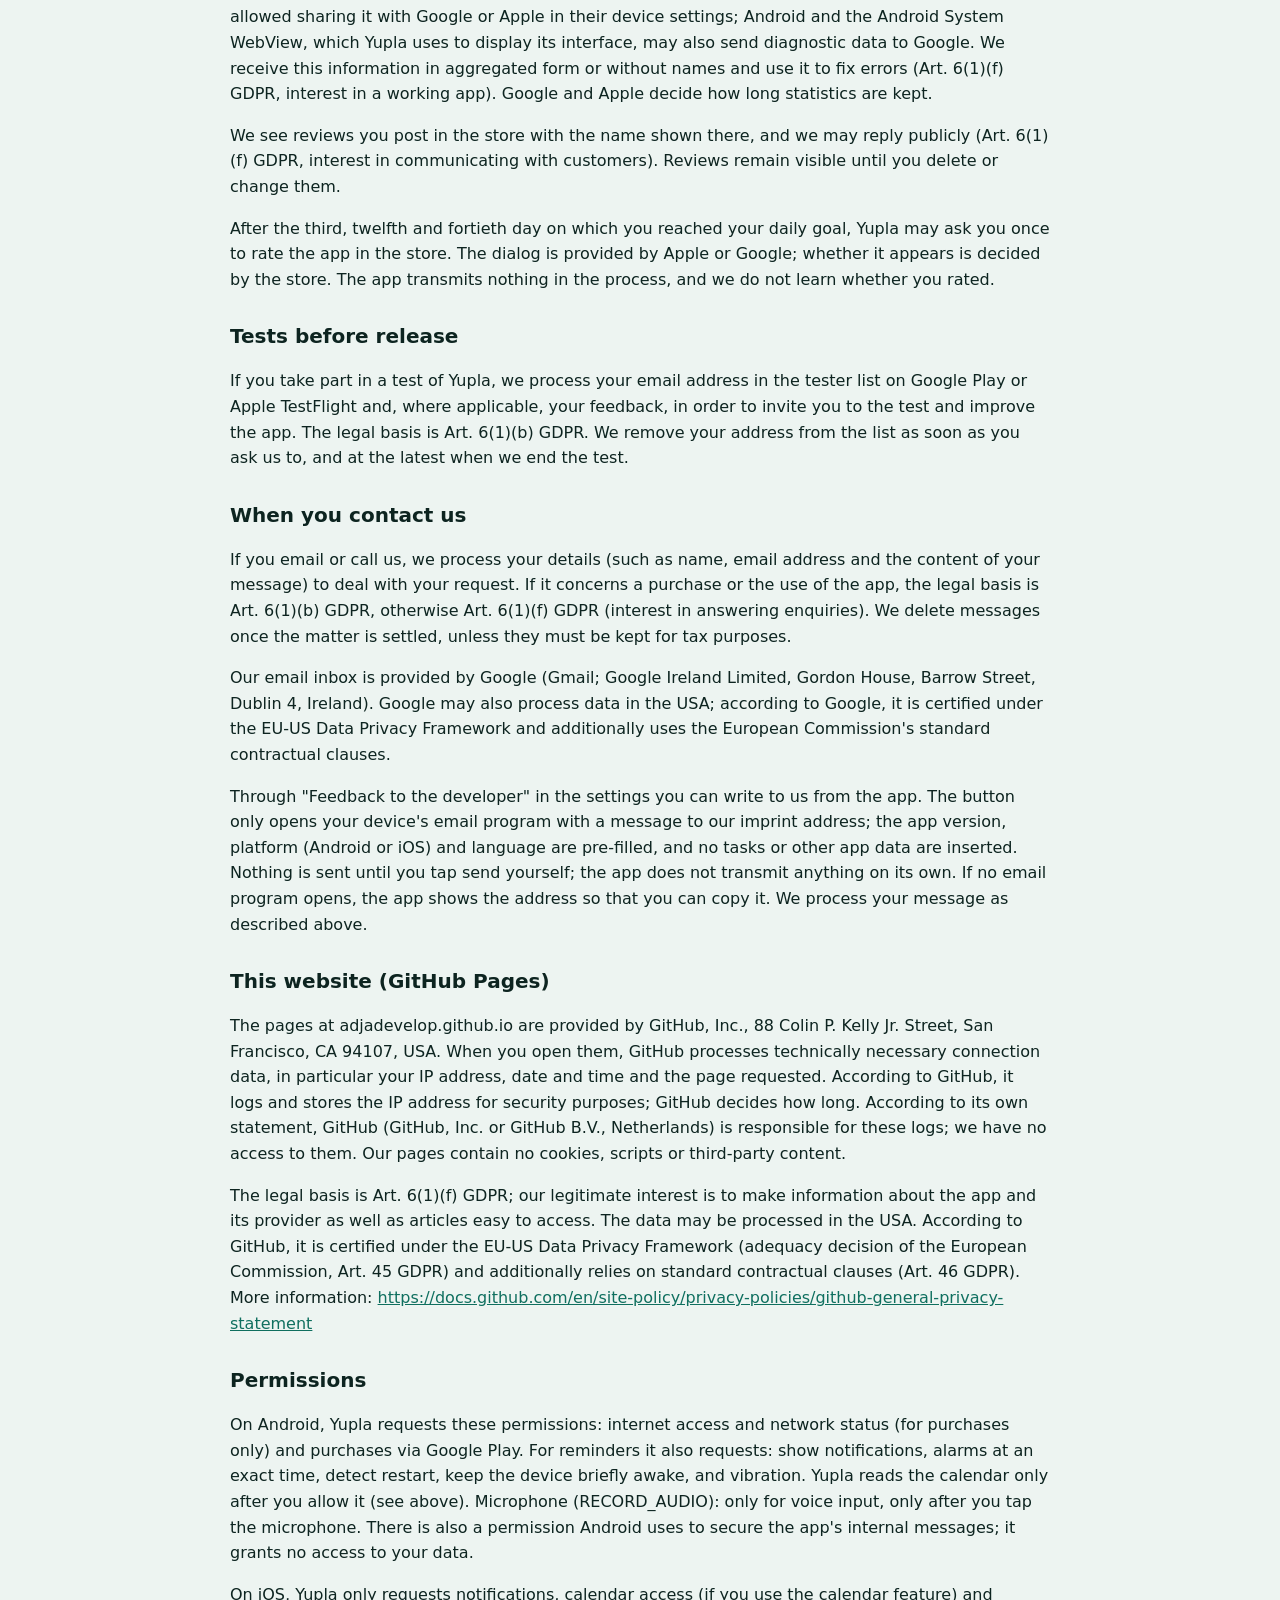
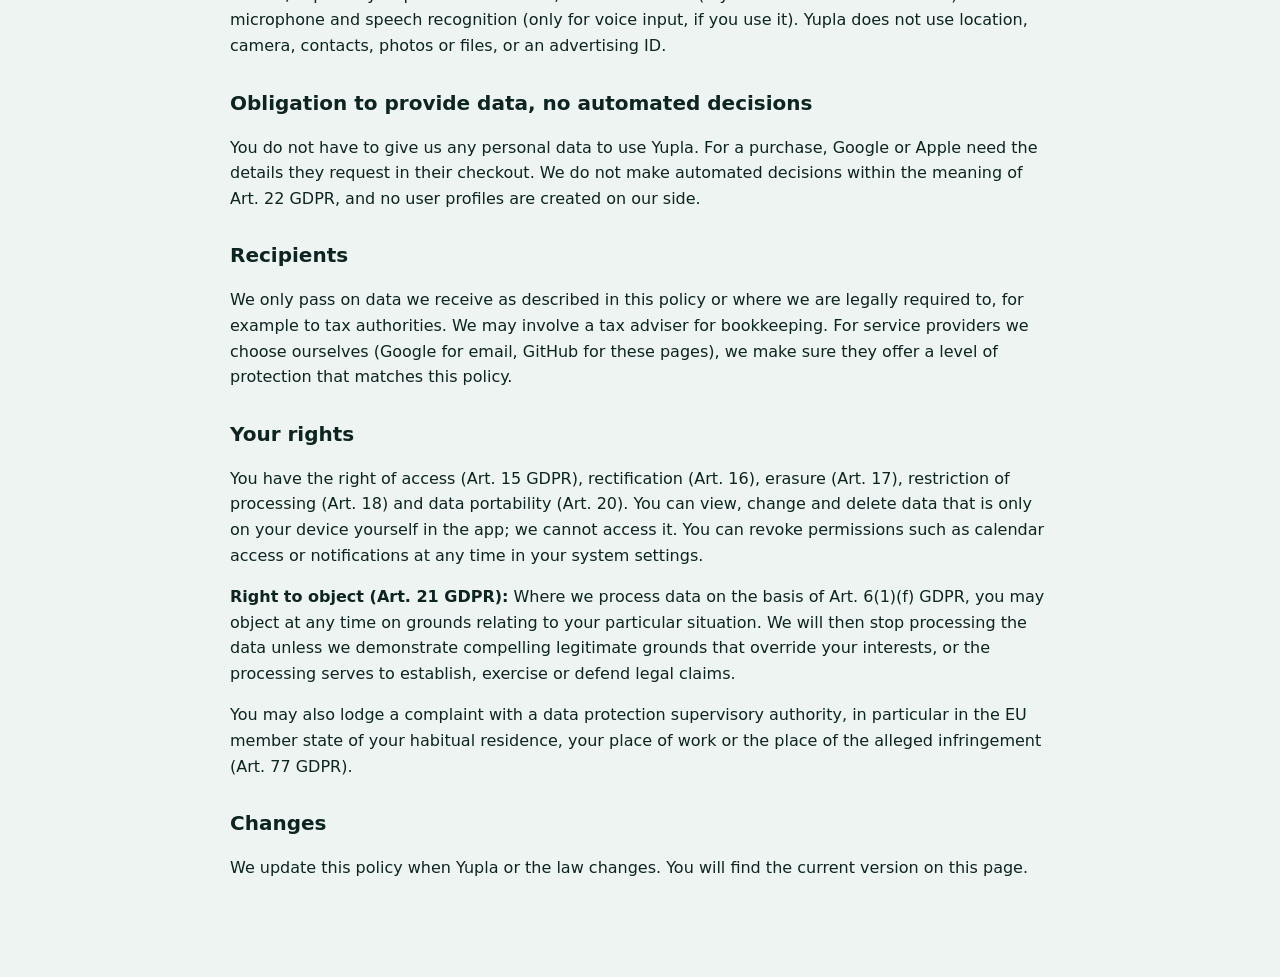
==== commit 94982a34: "Datenschutz: Fokus im Handy-Kalender, Hängt-fest-Angaben, Morgenroutine-Schalter" ====
--- a/datenschutz.html
+++ b/datenschutz.html
@@ -15,7 +15,7 @@
 
 <section id="de" lang="de">
 <h1>Datenschutzerklärung</h1>
-<p class="muted">Stand: 30.10.2026</p>
+<p class="muted">Stand: 04.11.2026</p>
 <h2>Kurz gesagt</h2>
 <ul>
 <li>Yupla hat kein Nutzerkonto und keinen eigenen Server. Ihre Aufgaben, Ihr Verlauf und Ihre Einstellungen speichert die App auf Ihrem Gerät. Wir erhalten diese Inhalte nicht.</li>
@@ -39,7 +39,7 @@
 </thead>
 <tbody>
 <tr>
-<td>Aufgaben und Teilaufgaben: Text (bis 160 Zeichen), Bereich, Reihenfolge, erledigt und wann, Erinnerungszeit, Fälligkeit, Wiederholung, bei einem aus dem Kalender übernommenen Termin dessen interne Kennung</td>
+<td>Aufgaben und Teilaufgaben: Text (bis 160 Zeichen), Bereich, Reihenfolge, erledigt und wann, Erinnerungszeit, Fälligkeit, Wiederholung, bei einem aus dem Kalender übernommenen Termin dessen interne Kennung, dazu je Aufgabe, wie oft sie in „Wichtig“ liegen geblieben oder verschoben wurde, wann Yupla zuletzt nachgefragt hat, und ein eingeplanter Fokus-Zeitpunkt</td>
 <td>Ihre Aufgabenliste</td>
 <td>bis Sie die Aufgabe löschen; erledigte Aufgaben wandern am Folgetag in den Verlauf</td>
 </tr>
@@ -90,8 +90,9 @@
 <p>Yupla plant Erinnerungen über Ihr Betriebssystem auf dem Gerät und verschickt sie nicht über das Internet. Neben den Erinnerungen, die Sie selbst einstellen, gibt es Hinweise zu Morgenroutine, Pausen, Serie (Flamme) und Punkten, Tagesbilanz und Ausmisten sowie um 9 und 15 Uhr einen Hinweis auf Ihre wichtigste offene Aufgabe. Erinnerungen können den Text einer Aufgabe enthalten.</p>
 <p>Unter Android kennzeichnet Yupla Erinnerungen als privat: Wenn Sie in den Systemeinstellungen vertrauliche Inhalte auf dem Sperrbildschirm ausgeblendet haben, erscheint dort nur ein neutraler Hinweis, und den Text sehen Sie erst nach dem Entsperren. Unter iOS richtet sich die Anzeige nach Ihren Mitteilungseinstellungen. Je nach Einstellung können Erinnerungen außerdem auf verbundenen Geräten, etwa einer Smartwatch, oder in Apps erscheinen, denen Sie Zugriff auf Benachrichtigungen gegeben haben. Sie können das in den Systemeinstellungen einschränken oder einzelne Erinnerungsarten bzw. alle Erinnerungen in Yupla abschalten.</p>
 <h2>Kalender (freiwillig)</h2>
-<p>Wenn Sie in Yupla „Handy-Termine einblenden“ einschalten oder „Termine von heute holen“ tippen und den Kalenderzugriff im Systemdialog freigeben, verwendet die App Titel, Beginn, Ende und die Angabe „ganztägig“ Ihrer Termine, um sie neben Ihren Aufgaben anzuzeigen. Andere Angaben wie Ort, Beschreibung oder Teilnehmende verwendet Yupla nicht, und die App ändert keine Termine. Ist „Handy-Termine einblenden“ eingeschaltet und die Vollversion aktiv, zeigt Yupla beim Öffnen von Morgenroutine und „Sammeln“ außerdem Ihre heutigen Termine an, damit Sie sie einsortieren können. Einen Termin übernimmt Yupla nur dann als Aufgabe, wenn Sie ihn einzeln auswählen oder einsortieren; gespeichert werden dann sein Titel als normale Aufgabe, gegebenenfalls seine Uhrzeit als Erinnerung und eine interne Kennung des Termins, damit Yupla einen schon übernommenen Termin wiedererkennt. Gelesen wird nur, solange die App geöffnet ist (im geöffneten Kalender regelmäßig und beim Zurückkehren in die App); im Hintergrund liest Yupla den Kalender nicht. Damit neue Termine erscheinen, bittet Yupla Ihr Betriebssystem bei geöffnetem Kalender, Ihre Kalenderkonten zu synchronisieren. Dazu liest Yupla unter Android Name und Typ Ihrer synchronisierten Kalenderkonten (der Name ist oft eine E-Mail-Adresse); diese Angaben werden nur im Moment des Anstoßes im Arbeitsspeicher verwendet und nicht gespeichert. Die Synchronisierung läuft wie sonst auch zwischen Ihrem Gerät und Ihrem Kalenderanbieter (zum Beispiel Google), nicht über uns.</p>
+<p>Wenn Sie in Yupla „Handy-Termine einblenden“ einschalten oder „Termine von heute holen“ tippen und den Kalenderzugriff im Systemdialog freigeben, verwendet die App Titel, Beginn, Ende und die Angabe „ganztägig“ Ihrer Termine, um sie neben Ihren Aufgaben anzuzeigen. Andere Angaben wie Ort, Beschreibung oder Teilnehmende verwendet Yupla nicht, und die App ändert keine Termine. Sind „Handy-Termine einblenden“ und „Auch in die Morgenroutine“ eingeschaltet und ist die Vollversion aktiv, zeigt Yupla beim Öffnen von Morgenroutine und „Sammeln“ außerdem Ihre heutigen Termine an, damit Sie sie einsortieren können. Einen Termin übernimmt Yupla nur dann als Aufgabe, wenn Sie ihn einzeln auswählen oder einsortieren; gespeichert werden dann sein Titel als normale Aufgabe, gegebenenfalls seine Uhrzeit als Erinnerung und eine interne Kennung des Termins, damit Yupla einen schon übernommenen Termin wiedererkennt. Gelesen wird nur, solange die App geöffnet ist (im geöffneten Kalender regelmäßig und beim Zurückkehren in die App); im Hintergrund liest Yupla den Kalender nicht. Damit neue Termine erscheinen, bittet Yupla Ihr Betriebssystem bei geöffnetem Kalender, Ihre Kalenderkonten zu synchronisieren. Dazu liest Yupla unter Android Name und Typ Ihrer synchronisierten Kalenderkonten (der Name ist oft eine E-Mail-Adresse); diese Angaben werden nur im Moment des Anstoßes im Arbeitsspeicher verwendet und nicht gespeichert. Die Synchronisierung läuft wie sonst auch zwischen Ihrem Gerät und Ihrem Kalenderanbieter (zum Beispiel Google), nicht über uns.</p>
 <p>Termine können Angaben über andere Personen oder zu Ihrer Gesundheit enthalten. Sie werden nur auf Ihrem Gerät verarbeitet und nicht an uns oder Dritte übertragen. Schalten Sie den Schalter aus, liest Yupla den Kalender nicht mehr; die Berechtigung selbst entziehen Sie in den Systemeinstellungen. Unter iOS gibt es keinen reinen Lesezugriff auf den Kalender; Yupla liest dort nur und ändert nichts.</p>
+<p>Wenn Sie beim Einplanen eines Fokus „Auch in den Handy-Kalender eintragen“ wählen, öffnet Yupla die Kalender-App Ihres Geräts (unter iOS das Termin-Fenster von Apple) mit dem Titel „Fokus: [Aufgabe]“, Uhrzeit und Dauer. Gespeichert wird der Termin erst, wenn Sie dort auf Sichern tippen. Ob und wohin er synchronisiert wird (zum Beispiel zu Google, Apple oder einem dienstlichen Kalender), richtet sich nach den Einstellungen Ihrer Kalender-App. Yupla erhält dafür keinen Schreib- oder Lesezugriff auf Ihren Kalender und überträgt nichts an uns.</p>
 <p>Rechtsgrundlage ist Art. 6 Abs. 1 lit. b DSGVO. Der Zugriff auf den Kalender ist für die Funktion, die Sie ausdrücklich einschalten, unbedingt erforderlich (§ 25 Abs. 2 Nr. 2 TDDDG).</p>
 <h2>Teilen und Einfügen</h2>
 <p>Teilen Sie unter Android Text aus einer anderen App mit Yupla oder fügen Sie mehrere Zeilen ein, legt Yupla daraus Aufgaben auf Ihrem Gerät an. Die App erhält dabei nur diesen Text und überträgt ihn nicht.</p>
@@ -134,7 +135,7 @@
 
 <section id="en" lang="en">
 <h1>Privacy policy</h1>
-<p class="muted">Last updated: 2026-10-30</p>
+<p class="muted">Last updated: 2026-11-04</p>
 <p>The German version of this policy is the authoritative one; this English version is provided for convenience.</p>
 <h2>In short</h2>
 <ul>
@@ -159,7 +160,7 @@
 </thead>
 <tbody>
 <tr>
-<td>Tasks and sub-tasks: text (up to 160 characters), lane, order, done and when, reminder time, due date, repetition, for an event taken over from the calendar its internal ID</td>
+<td>Tasks and sub-tasks: text (up to 160 characters), lane, order, done and when, reminder time, due date, repetition, for an event taken over from the calendar its internal ID, plus for each task how often it stayed in "Important" or was postponed, when Yupla last asked about it, and a planned focus time</td>
 <td>Your task list</td>
 <td>until you delete the task; completed tasks move to the history the next day</td>
 </tr>
@@ -210,8 +211,9 @@
 <p>Yupla schedules reminders through your operating system on the device and does not send them over the internet. Besides the reminders you set yourself, there are reminders for your morning routine, breaks, your streak (flame) and points, the daily summary and decluttering, plus a reminder of your most important open task at 9 am and 3 pm. Reminders may contain the text of a task.</p>
 <p>On Android, Yupla marks reminders as private: if you have chosen to hide sensitive content on the lock screen in your system settings, only a neutral notice appears there and you see the text after unlocking. On iOS, display follows your notification settings. Depending on your settings, reminders may also appear on connected devices such as a smartwatch, or in apps you have given access to notifications. You can restrict this in your system settings or turn off individual reminder types or all reminders in Yupla.</p>
 <h2>Calendar (optional)</h2>
-<p>If you turn on "Show phone events" or tap "Get today’s events" in Yupla and allow calendar access in the system dialog, the app uses the title, start, end and "all-day" flag of your events to show them next to your tasks. Yupla does not use other details such as location, description or attendees, and the app does not change any events. If "Show phone events" is on and the full version is active, Yupla also shows your events for today when you open the morning routine and "Collect", so that you can sort them. Yupla only turns an event into a task if you select or sort it individually; its title is then stored as a normal task, where applicable its time as a reminder, and an internal ID of the event so that Yupla recognises an event it has already taken over. Events are read only while the app is open (regularly while the calendar is open and when you return to the app); Yupla does not read the calendar in the background. So that new events appear, Yupla asks your operating system to sync your calendar accounts while the calendar is open. For this, Yupla on Android reads the name and type of your synced calendar accounts (the name is often an email address); this is used only in memory at the moment of the request and is not stored. The sync runs as usual between your device and your calendar provider (for example Google), not through us.</p>
+<p>If you turn on "Show phone events" or tap "Get today’s events" in Yupla and allow calendar access in the system dialog, the app uses the title, start, end and "all-day" flag of your events to show them next to your tasks. Yupla does not use other details such as location, description or attendees, and the app does not change any events. If "Show phone events" and "Also in the morning routine" are on and the full version is active, Yupla also shows your events for today when you open the morning routine and "Collect", so that you can sort them. Yupla only turns an event into a task if you select or sort it individually; its title is then stored as a normal task, where applicable its time as a reminder, and an internal ID of the event so that Yupla recognises an event it has already taken over. Events are read only while the app is open (regularly while the calendar is open and when you return to the app); Yupla does not read the calendar in the background. So that new events appear, Yupla asks your operating system to sync your calendar accounts while the calendar is open. For this, Yupla on Android reads the name and type of your synced calendar accounts (the name is often an email address); this is used only in memory at the moment of the request and is not stored. The sync runs as usual between your device and your calendar provider (for example Google), not through us.</p>
 <p>Events may contain information about other people or about your health. They are processed only on your device and are not transmitted to us or to third parties. If you turn off the switch, Yupla no longer reads the calendar; you revoke the permission itself in your system settings. iOS does not offer read-only calendar access; there, Yupla only reads and changes nothing.</p>
+<p>If you choose "Also add to my phone calendar" when planning a focus session, Yupla opens your device's calendar app (on iOS, Apple's event sheet) with the title "Focus: [task]", the time and the duration. The event is only saved if you tap Save there. Whether and where it is synced (for example to Google, Apple or a work calendar) depends on your calendar app's settings. Yupla does not get read or write access to your calendar for this and transmits nothing to us.</p>
 <p>The legal basis is Art. 6(1)(b) GDPR. Calendar access is strictly necessary for the feature you expressly turn on (§ 25(2) no. 2 TDDDG).</p>
 <h2>Sharing and pasting</h2>
 <p>If you share text from another app with Yupla on Android or paste several lines, Yupla creates tasks from it on your device. The app receives only this text and does not transmit it.</p>
